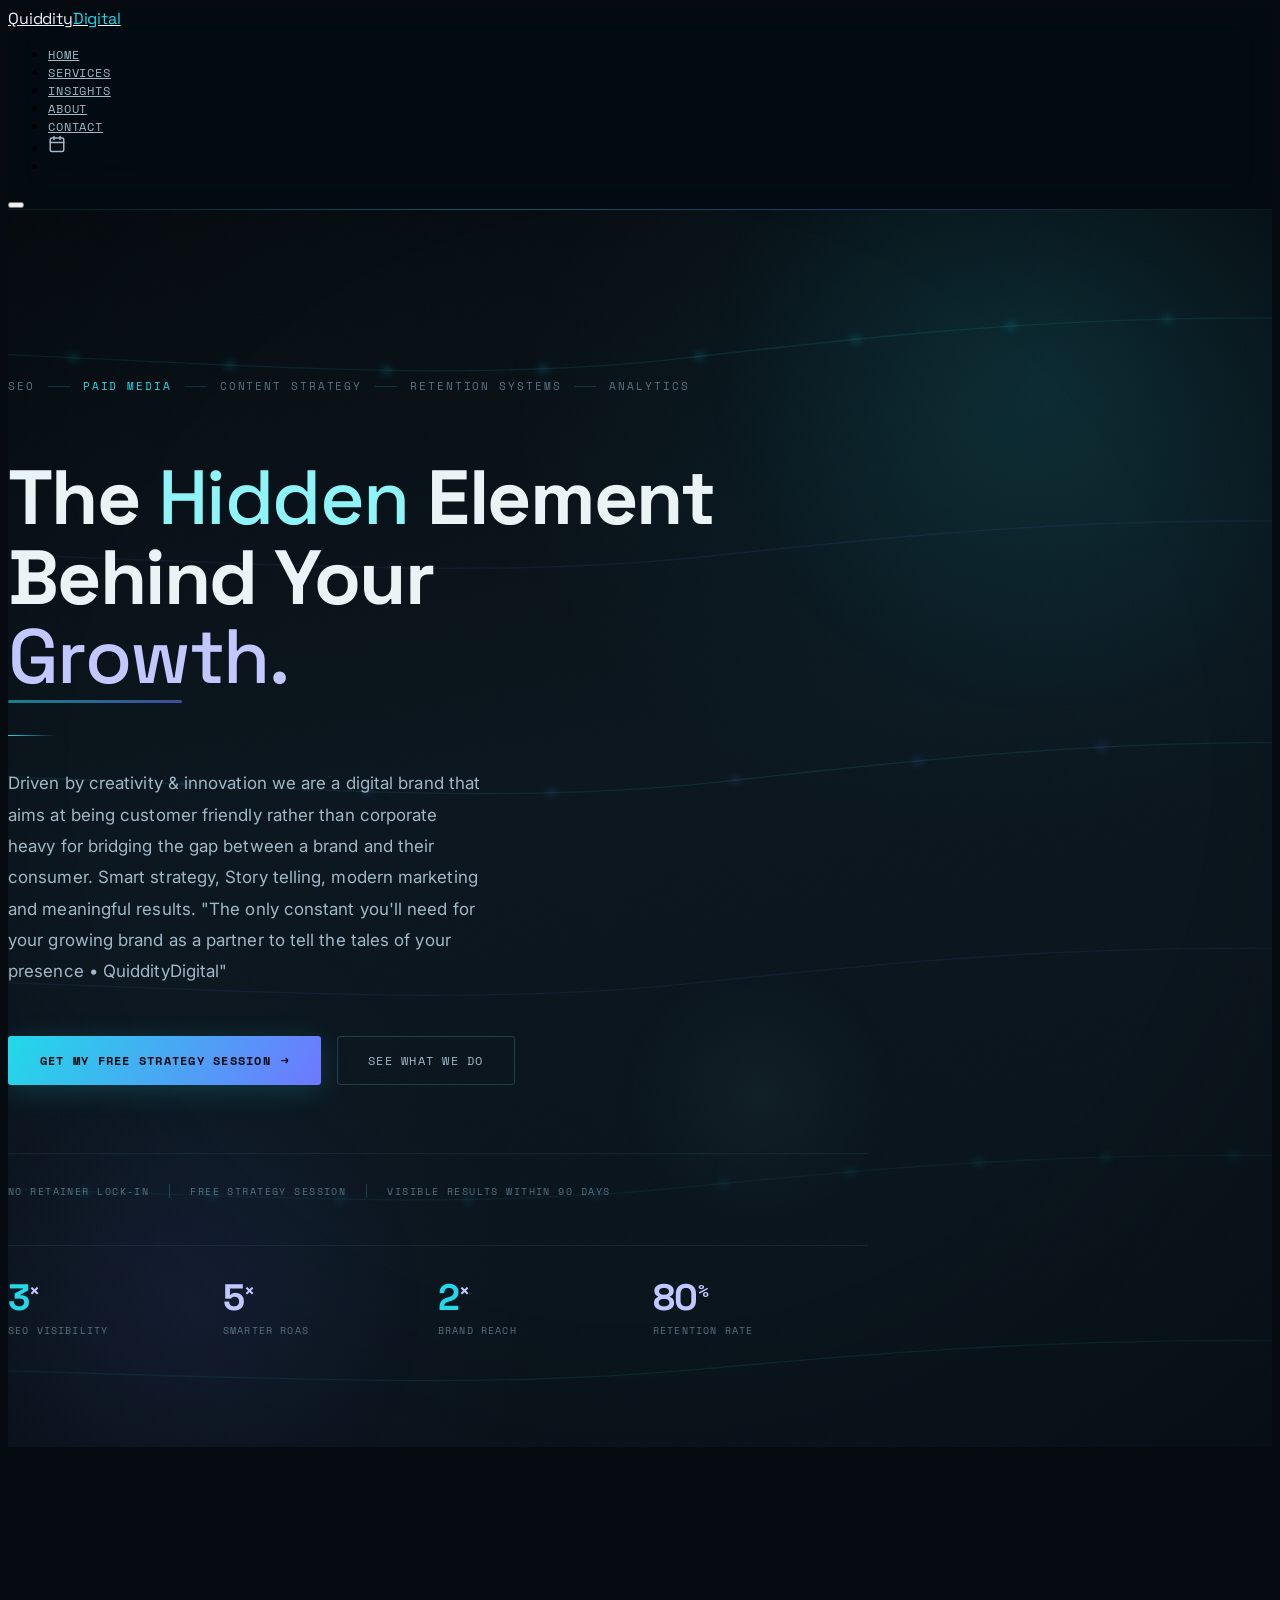
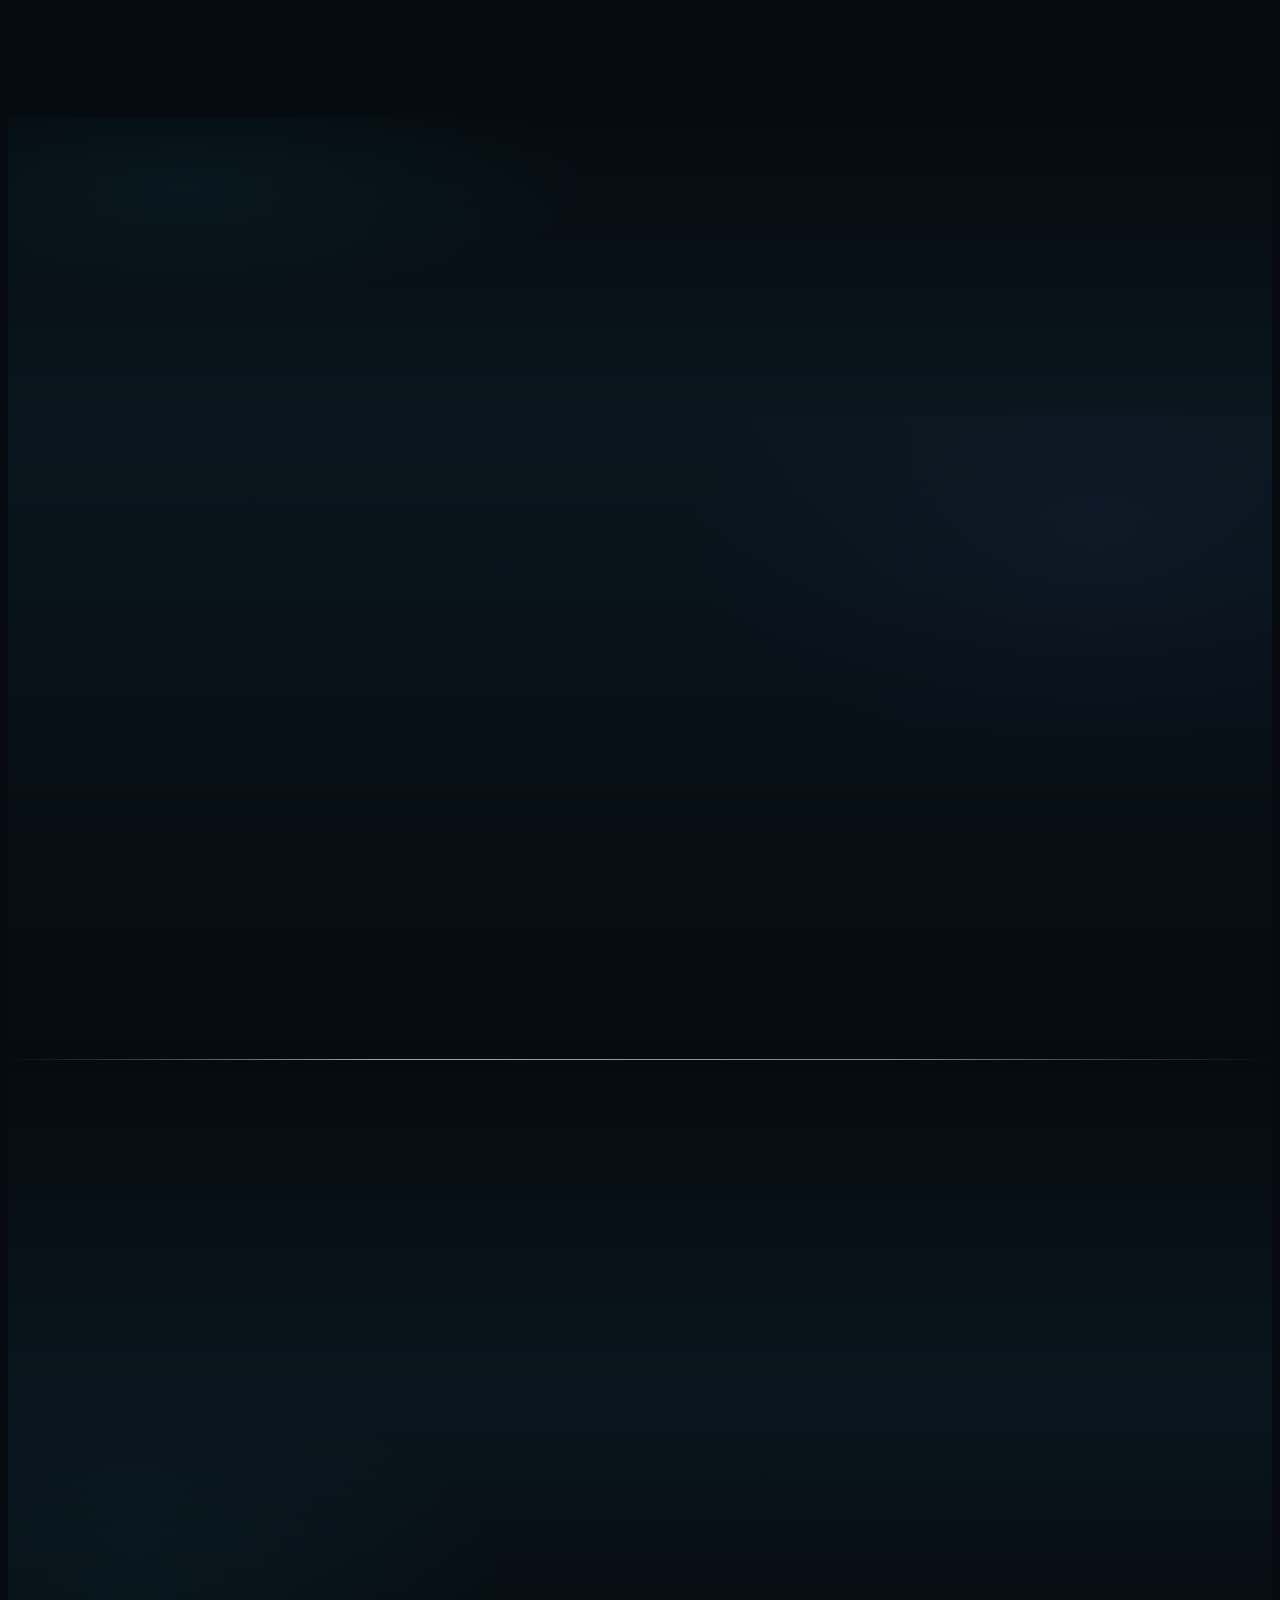
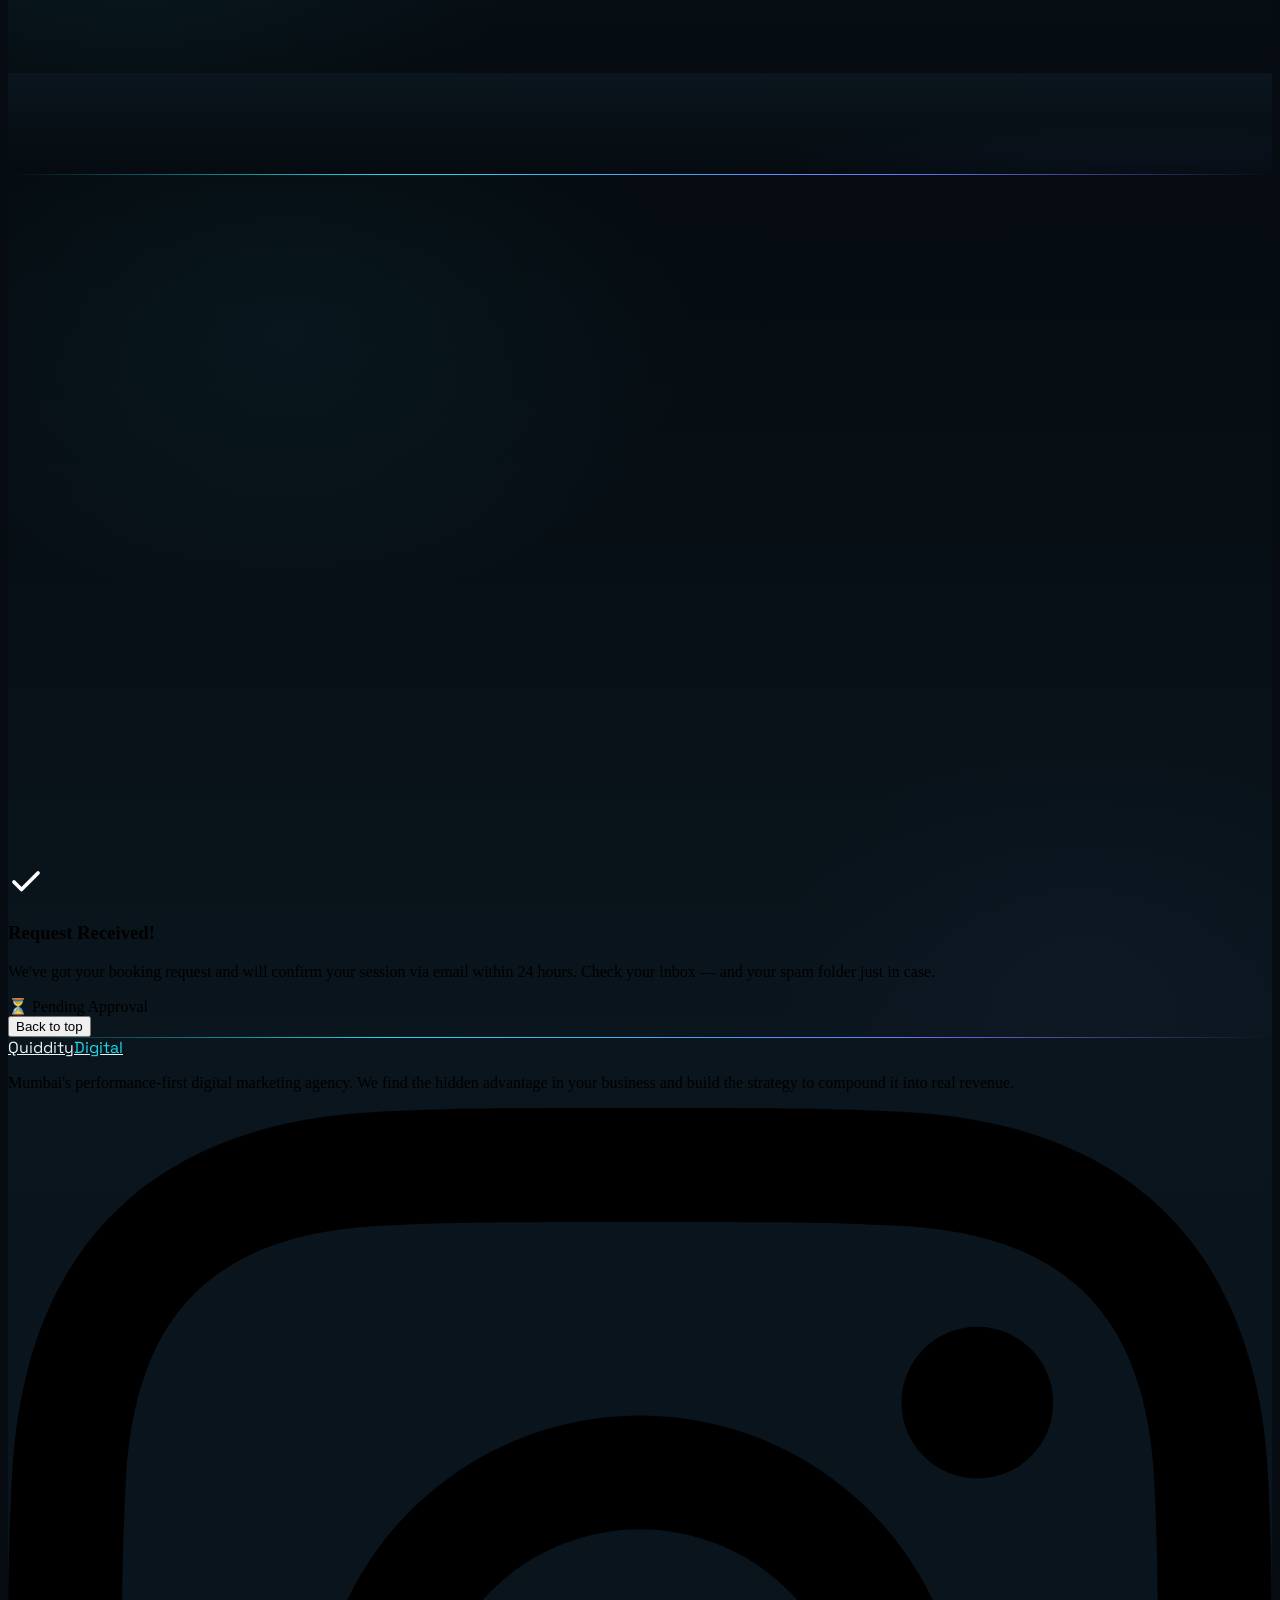
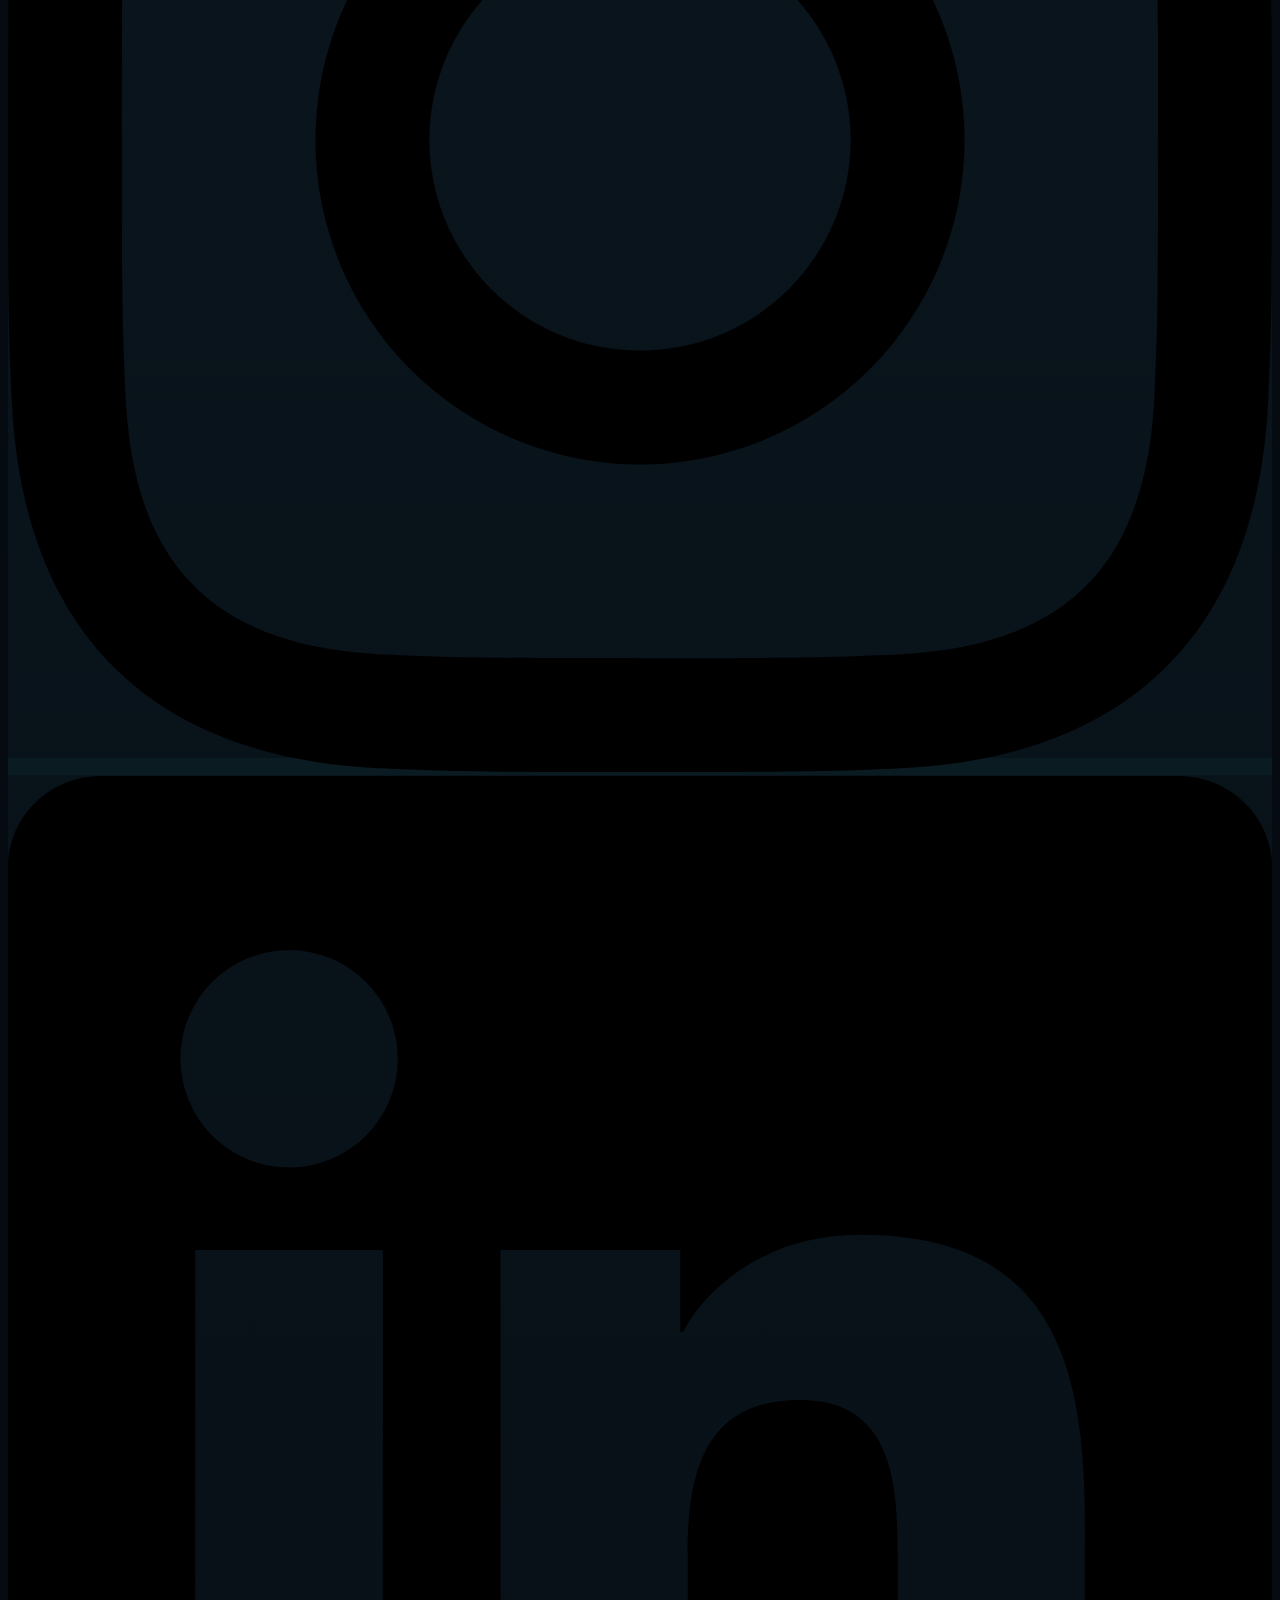
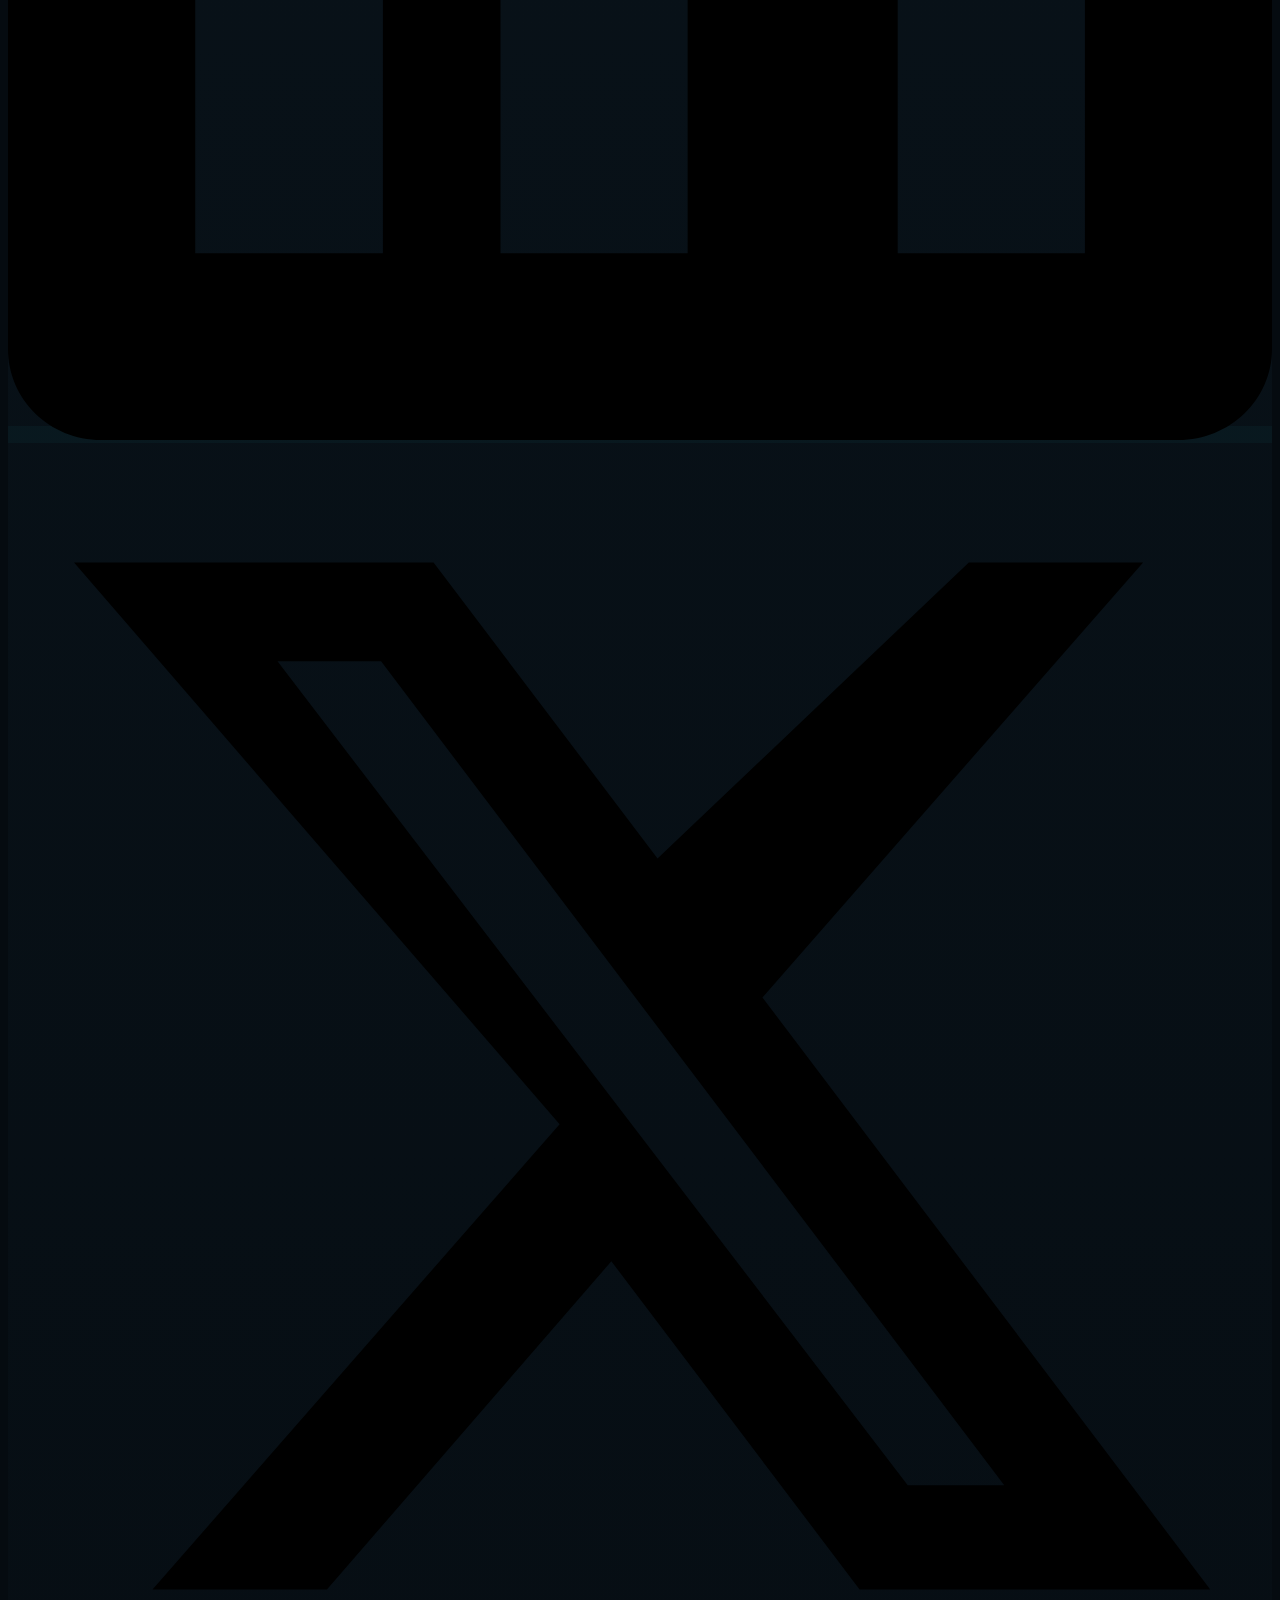
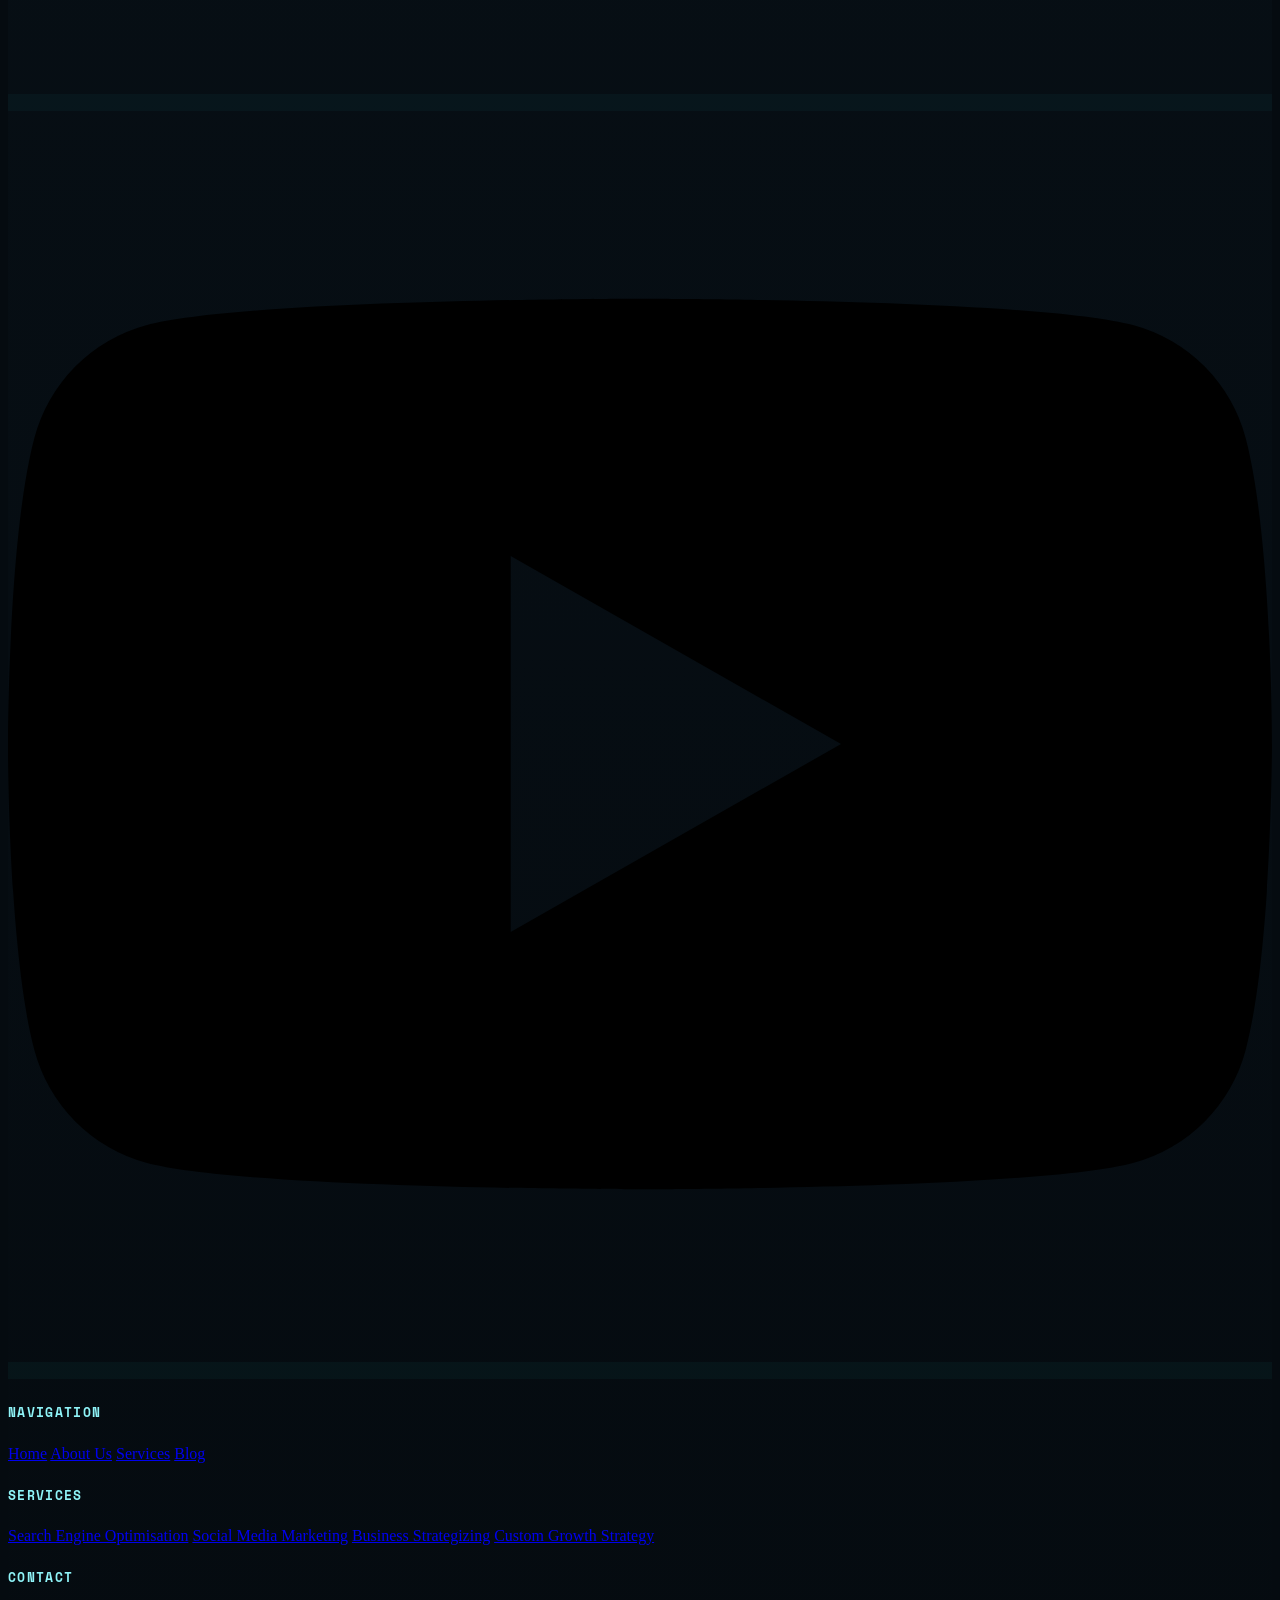
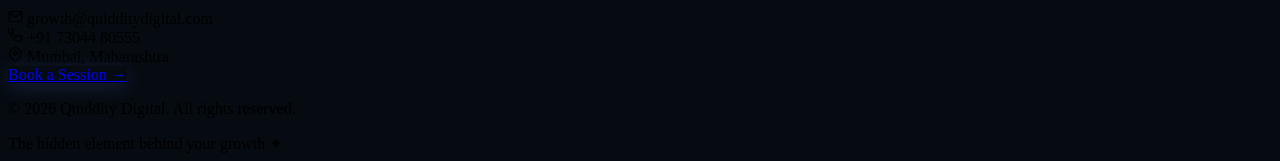
==== index.html @ 029eda93 "Add files via upload" ====
<!DOCTYPE html>
<html lang="en">
<head>
  <meta charset="UTF-8"/>
  <meta name="viewport" content="width=device-width, initial-scale=1.0"/>
  <meta name="robots" content="index, follow, max-snippet:-1, max-image-preview:large, max-video-preview:-1"/>
  <meta name="twitter:site" content="@QuiddityDigi"/>
  <title>Quiddity Digital — Tailored Marketing Solutions</title>
  <meta name="description" content="Driven by creativity & innovation we are a digital brand that aims at being customer friendly rather than corporate heavy for bridging the gap between a brand and their consumer. Smart strategy, Story telling, modern marketing and meaningful results."/>
  <meta name="author" content="Quiddity Digital"/>
  <meta name="keywords" content="digital marketing agency Mumbai, digital marketing agency India,  SEO agency India, social media marketing, business strategy consultant, growth consultancy Mumbai, decision intelligence"/>
  <meta property="og:type" content="website"/>
  <meta property="og:title" content="Quiddity Digital — The Hidden Element Behind Your Growth"/>
  <meta property="og:description" content="Driven by creativity & innovation we are a digital brand that aims at being customer friendly rather than corporate heavy for bridging the gap between a brand and their consumer. Smart strategy, Story telling, modern marketing and meaningful results."/>
  <meta property="og:url" content="https://quidditydigital.com"/>
  <meta property="og:image" content="https://quidditydigital.com/assets/og-image.png"/>
  <meta name="twitter:card" content="summary_large_image"/>
  <meta name="twitter:title" content="Quiddity Digital — The Hidden Element Behind Your Growth"/>
  <meta name="twitter:description" content="Driven by creativity & innovation we are a digital brand that aims at being customer friendly rather than corporate heavy for bridging the gap between a brand and their consumer. Smart strategy, Story telling, modern marketing and meaningful results."/>
  <meta property="og:image:width"  content="1200"/>
  <meta property="og:image:height" content="630"/>
  <meta property="og:locale"       content="en_IN"/>
  <meta name="twitter:image"       content="https://quidditydigital.com/assets/og-image.png"/>
  <link rel="canonical" href="https://quidditydigital.com"/>
  <!-- Font preconnect MUST come before the stylesheet link -->
  <link rel="preconnect" href="https://fonts.googleapis.com"/>
  <link rel="preconnect" href="https://fonts.gstatic.com" crossorigin/>
  <link rel="stylesheet" href="styles.css"/>
  <link rel="stylesheet" href="ocean-current.css"/>
  <style>
    /* Layout-only rules not covered by ocean-current.css */
    .about-copy-full { max-width: 780px; margin: 0 auto }
    .about-copy-full .section-h2 { margin-bottom: 24px }
    .about-copy-full .about-quiddity-badge { margin-bottom: 24px }
    .about-copy-full .body-p { margin-bottom: 16px }
    .about-stats-row {
      display: flex; gap: 40px; flex-wrap: wrap;
      margin: 36px 0 32px; padding: 28px 32px;
      background: rgba(22,49,62,.55); border: 1px solid var(--edge);
      border-radius: 8px; backdrop-filter: blur(6px);
    }
    .about-stat { flex: 1; min-width: 100px }
    .as-n { font-family: var(--ff-h); font-size: 2rem; font-weight: 700; color: var(--current); line-height: 1; margin-bottom: 5px }
    .as-l { font-family: var(--ff-mono); font-size: .62rem; text-transform: uppercase; letter-spacing: .12em; color: var(--text-muted) }
    @media (max-width: 600px) { .about-stats-row { gap: 24px; padding: 20px } .as-n { font-size: 1.65rem } }
  </style>
  <!-- LocalBusiness JSON-LD structured data -->
  <script type="application/ld+json">
  {
    "@context": "https://schema.org",
    "@type": "ProfessionalService",
    "name": "Quiddity Digital",
    "description": "Driven by creativity & innovation we are a digital brand that aims at being customer friendly rather than corporate heavy for bridging the gap between a brand and their consumer. Smart strategy, Story telling, modern marketing and meaningful results.",
    "url": "https://quidditydigital.com",
    "logo": { "@type": "ImageObject", "url": "https://quidditydigital.com/assets/logo.png" },
    "image": "https://quidditydigital.com/assets/logo.png",
    "email": "growth@quidditydigital.com",
    "telephone": "+917304480555",
    "address": {
      "@type": "PostalAddress",
      "addressLocality": "Mumbai",
      "addressRegion": "Maharashtra",
      "addressCountry": "IN"
    },
    "areaServed": [
      { "@type": "City", "name": "Mumbai" },
      { "@type": "Country", "name": "India" }
    ],
    "hasOfferCatalog": {
      "@type": "OfferCatalog",
      "name": "Digital Marketing Services",
      "itemListElement": [
        { "@type": "Offer", "itemOffered": { "@type": "Service", "name": "Search Engine Optimisation" } },
        { "@type": "Offer", "itemOffered": { "@type": "Service", "name": "Google & Meta Ads" } },
        { "@type": "Offer", "itemOffered": { "@type": "Service", "name": "Social Media Marketing" } },
        { "@type": "Offer", "itemOffered": { "@type": "Service", "name": "Content Marketing" } },
        { "@type": "Offer", "itemOffered": { "@type": "Service", "name": "Custom Growth Strategy" } }
      ]
    },
    "sameAs": [
      "https://www.instagram.com/quiddity_digital",
      "https://www.linkedin.com/company/quiddity-digital",
      "https://x.com/QuiddityDigi"
    ]
  }
  </script>

  <!-- GA4 — enable by setting CONFIG.FEATURES.ANALYTICS_ENABLED = true and CONFIG.GA4_ID in config.js -->
  <script>
    document.addEventListener('DOMContentLoaded', function() {
      if (typeof CONFIG === 'undefined' || !CONFIG.FEATURES.ANALYTICS_ENABLED || !CONFIG.GA4_ID) return;
      var s = document.createElement('script');
      s.src = 'https://www.googletagmanager.com/gtag/js?id=' + CONFIG.GA4_ID;
      s.async = true; document.head.appendChild(s);
      window.dataLayer = window.dataLayer || [];
      function gtag(){dataLayer.push(arguments);}
      gtag('js', new Date()); gtag('config', CONFIG.GA4_ID, { anonymize_ip: true });
    });
  </script>
  <!-- Favicons -->
  <link rel="icon" type="image/x-icon"       href="/assets/favicon.ico"/>
  <link rel="icon" type="image/svg+xml"      href="/assets/favicon.svg"/>
  <link rel="icon" type="image/png" sizes="32x32" href="/assets/favicon-32x32.png"/>
  <link rel="icon" type="image/png" sizes="16x16" href="/assets/favicon-16x16.png"/>
  <link rel="apple-touch-icon" sizes="180x180"    href="/assets/apple-touch-icon.png"/>
  <link rel="manifest"                            href="/site.webmanifest"/>
  <meta name="theme-color" content="#0BC4DC"/>
  <meta name="msapplication-TileColor" content="#0f1924"/>
</head>
<body>

<!-- ══════════════════════════════════════════
     NAVBAR
     ══════════════════════════════════════════ -->
<nav id="navbar">
  <div class="container nav-wrap">
    <a href="#home" class="nav-logo">Quiddity<em>Digital</em></a>

    <ul class="nav-links" id="navLinks">
      <li><a href="#home">Home</a></li>
      <li><a href="#services">Services</a></li>
      <li><a href="#blogs">Insights</a></li>
      <li><a href="#about">About</a></li>
      <li><a href="#contact">Contact</a></li>
      <li>
        <a href="#booking" class="nav-cal-icon" aria-label="Book a session" title="Book a free strategy session">
          <svg width="18" height="18" viewBox="0 0 24 24" fill="none" stroke="currentColor" stroke-width="2" stroke-linecap="round" stroke-linejoin="round">
            <rect x="3" y="4" width="18" height="18" rx="2" ry="2"/>
            <line x1="16" y1="2" x2="16" y2="6"/>
            <line x1="8" y1="2" x2="8" y2="6"/>
            <line x1="3" y1="10" x2="21" y2="10"/>
          </svg>
        </a>
      </li>
      <li><a href="#booking" class="nav-cta">Book a Session</a></li>
    </ul>

    <button class="hamburger" id="hamburger" aria-label="Toggle menu" aria-expanded="false">
      <span></span><span></span><span></span>
    </button>
  </div>
</nav>


<!-- ══════════════════════════════════════════
     HERO  #home  — Deep Ocean Editorial
     ══════════════════════════════════════════ -->
<section id="home">

  <!-- ── Current Field — abstract flowing channel lines ─────────── -->
  <svg class="current-field" aria-hidden="true" preserveAspectRatio="xMidYMid slice"
       viewBox="0 0 1440 900" xmlns="http://www.w3.org/2000/svg">
    <defs>
      <filter id="curBlur" x="-20%" y="-200%" width="140%" height="500%">
        <feGaussianBlur stdDeviation="3"/>
      </filter>
    </defs>
    <!-- Base threads — static, very faint -->
    <path class="cl cl--a" d="M-150,105 C220,82 490,138 750,108 S1150,65  1590,98"/>
    <path class="cl cl--b" d="M-150,255 C240,230 510,280 770,252 S1160,215 1590,245"/>
    <path class="cl cl--a" d="M-150,415 C250,390 520,445 780,416 S1165,375 1590,405"/>
    <path class="cl cl--b" d="M-150,565 C225,542 495,590 755,563 S1150,525 1590,556"/>
    <path class="cl cl--c" d="M-150,715 C215,693 485,738 745,712 S1145,677 1590,706"/>
    <path class="cl cl--a" d="M-150,848 C230,828 500,868 760,844 S1155,814 1590,838"/>
    <!-- Traveling pulse segments — glow rendered by filter -->
    <path class="cl cl--a cl--pulse" d="M-150,105 C220,82 490,138 750,108 S1150,65  1590,98"/>
    <path class="cl cl--b cl--pulse" d="M-150,415 C250,390 520,445 780,416 S1165,375 1590,405"/>
    <path class="cl cl--c cl--pulse" d="M-150,715 C215,693 485,738 745,712 S1145,677 1590,706"/>
  </svg>

  <!-- Atmospheric layers (visual only, aria-hidden) -->
  <div class="hero-ocean-canvas" aria-hidden="true">
    <div class="bio-orb bio-orb--a"></div>
    <div class="bio-orb bio-orb--b"></div>
    <div class="bio-orb bio-orb--c"></div>
  </div>
  <div class="hero-particles" id="heroParticles" aria-hidden="true"></div>

  <div class="container">
    <div class="hero-inner">
      <div class="hero-copy hero-editorial">

        <!-- Discipline strip (replaces eyebrow pill) -->
        <div class="hero-eyebrow">
          <div class="discipline-strip">
            <span class="discipline-item active">SEO</span>
            <span class="discipline-sep"></span>
            <span class="discipline-item">Paid Media</span>
            <span class="discipline-sep"></span>
            <span class="discipline-item">Content Strategy</span>
            <span class="discipline-sep"></span>
            <span class="discipline-item">Retention Systems</span>
            <span class="discipline-sep"></span>
            <span class="discipline-item">Analytics</span>
          </div>
        </div>

        <!-- Headline — original text, new typographic treatment -->
        <h1 class="hero-h1">
          <span class="h1-line">The <em>Hidden</em> Element</span>
          <span class="h1-line">Behind Your</span>
          <span class="h1-line h1-accent">Growth.</span>
        </h1>

        <span class="hero-rule"></span>

        <!-- Original subtext preserved verbatim -->
        <p class="hero-sub">
          Driven by creativity &amp; innovation we are a digital brand that aims at being customer friendly rather than corporate heavy for bridging the gap between a brand and their consumer. Smart strategy, Story telling, modern marketing and meaningful results. "The only constant you'll need for your growing brand as a partner to tell the tales of your presence • QuiddityDigital"
        </p>

        <!-- Original CTAs preserved -->
        <div class="hero-actions">
          <a href="#booking" class="btn-ocean-primary">Get My Free Strategy Session <span class="btn-arr">→</span></a>
          <a href="#services" class="btn-ocean-ghost">See What We Do</a>
        </div>

        <!-- Original trust bar text preserved, star icons removed for editorial cleanliness -->
        <div class="hero-trust-bar">
          <span class="trust-item">No retainer lock-in</span>
          <span class="trust-sep">&nbsp;</span>
          <span class="trust-item">Free strategy session</span>
          <span class="trust-sep">&nbsp;</span>
          <span class="trust-item">Visible results within 90 days</span>
        </div>

        <!-- Stats row — preserved but styled for dark theme -->
        <div class="hero-stats">
          <div class="hstat">
            <span class="hstat-n">3<sup>×</sup></span>
            <span class="hstat-l">SEO Visibility</span>
          </div>
          <div class="hstat">
            <span class="hstat-n">5<sup>×</sup></span>
            <span class="hstat-l">Smarter ROAS</span>
          </div>
          <div class="hstat">
            <span class="hstat-n">2<sup>×</sup></span>
            <span class="hstat-l">Brand Reach</span>
          </div>
          <div class="hstat">
            <span class="hstat-n">80<sup>%</sup></span>
            <span class="hstat-l">Retention Rate</span>
          </div>
        </div>

      </div>
      <!-- Hero image column intentionally removed for asymmetric editorial layout -->
    </div>
  </div>
</section>


<!-- ══════════════════════════════════════════
     SIGNAL BAND — Our manifesto as a current readout
     ══════════════════════════════════════════ -->
<div class="philosophy-band signal-band reveal">
  <div class="philosophy-inner signal-inner">

    <!-- Glyph: three flowing current lines + node -->
    <div class="signal-glyph" aria-hidden="true">
      <svg viewBox="0 0 88 72" fill="none" xmlns="http://www.w3.org/2000/svg">
        <path d="M0,16 Q22,4 44,16 T88,16"  stroke="rgba(34,217,232,.40)" stroke-width="1.5" stroke-linecap="round"/>
        <path d="M0,36 Q22,22 44,36 T88,36"  stroke="rgba(34,217,232,.75)" stroke-width="2"   stroke-linecap="round"/>
        <path d="M0,56 Q22,42 44,56 T88,56"  stroke="rgba(110,120,255,.45)" stroke-width="1.5" stroke-linecap="round"/>
        <circle cx="44" cy="36" r="3.5" fill="rgba(34,217,232,.9)"/>
        <circle cx="44" cy="36" r="8"   stroke="rgba(34,217,232,.28)" stroke-width="1" fill="none"/>
      </svg>
    </div>

    <!-- Meta: instrument label -->
    <div class="signal-meta">
      <span class="signal-tag">Signal</span>
      <span class="signal-coords">Quiddity · Mumbai</span>
    </div>

    <!-- The statement -->
    <p class="philosophy-quote signal-text">
      Marketing should <span class="hl">compound</span>,<br>not reset every month.
    </p>

  </div>
</div>


<!-- ══════════════════════════════════════════
     ABOUT  #about
     ══════════════════════════════════════════ -->
<section id="about">
  <div class="container">
    <div class="about-copy-full reveal">

      <div class="section-tag">About Us</div>
      <h2 class="section-h2">India's <span class="c-blue">performance-first</span> digital agency</h2>

      <div class="about-quiddity-badge">
        <span class="aq-word">Quid·di·ty</span>
        <span class="aq-phonetic">/ˈkwɪdɪti/</span>
        <span class="aq-def">The essential nature of a thing — the quality that makes it irreplaceable.</span>
      </div>

      <p class="body-p">That's what we find in every business we work with. The one channel your competitors are sleeping on. The one audience segment that converts at 3× the rate. The one message that turns browsers into buyers.</p>
      <p class="body-p">Based in Mumbai, we work with founders, D2C brands, SaaS startups, and established businesses across India. Every client gets our full attention — direct access to the strategists, not junior account managers.</p>

      <div class="pillar-list">
        <div class="pillar">
          <span class="p-dot p-dot--blue"></span>
          Bespoke strategy — built around your margins and your market, not a template
        </div>
        <div class="pillar">
          <span class="p-dot p-dot--cta"></span>
          Full-funnel transparency — you see exactly what's running, what's working, and why
        </div>
        <div class="pillar">
          <span class="p-dot p-dot--dark"></span>
          Free strategy call — no commitment, no pitch deck, just honest clarity
        </div>
      </div>

    </div>
  </div>
</section>


<!-- ══════════════════════════════════════════
     HOW WE HELP  #help
     ══════════════════════════════════════════ -->
<section id="help">
  <div class="container">
    <div class="help-head reveal">
      <div class="section-tag">Our Process</div>
      <h2 class="section-h2">Diagnosis before <span class="c-cta">prescription</span></h2>
      <p class="body-p">Most agencies skip straight to selling you a package. We find the actual problem first — then build the solution around it.</p>
    </div>

    <div class="hc-grid">
      <div class="hc reveal d1">
        <div class="hc-n">01</div>
        <div class="hc-icon hci--grey">
          <img src="assets/Diagnose.png" alt="Audit & Diagnose">
        </div>
        <h3>Audit &amp; Diagnose</h3>
        <p>A forensic review of your current SEO, ad spend, landing pages, and competitors. We surface exactly where revenue is leaking and which growth channels are being under-leveraged.</p>
        <span class="hc-tag">Discovery &amp; Audit</span>
      </div>
      <div class="hc reveal d2">
        <div class="hc-n">02</div>
        <div class="hc-icon hci--grey">
          <img src="assets/Roadmap.png" alt="Build Your Roadmap">
        </div>
        <h3>Build Your Roadmap</h3>
        <p>A custom multi-channel growth plan — specific to your business, budget, and target audience. Every channel earns its place based on data, not guesswork or agency convenience.</p>
        <span class="hc-tag hct--cta">Data-Driven Strategy</span>
      </div>
      <div class="hc reveal d3">
        <div class="hc-n">03</div>
        <div class="hc-icon hci--grey">
          <img src="assets/Execute.png" alt="Execute & Compound">
        </div>
        <h3>Execute &amp; Compound</h3>
        <p>We launch, test, and optimise continuously. Weekly reporting you can actually read, honest assessments of what's working, and a team that treats your budget like it's their own.</p>
        <span class="hc-tag">Performance &amp; ROI</span>
      </div>
    </div>
  </div>
</section>


<!-- ══════════════════════════════════════════
     SERVICES  #services
     ══════════════════════════════════════════ -->
<section id="services">
  <div class="container">
    <div class="svc-head">
      <div class="reveal">
        <div class="section-tag">What We Do</div>
        <h2 class="section-h2">Services engineered for <span class="c-blue">profit</span></h2>
      </div>
      <p class="body-p reveal d1" style="max-width:340px">Every service we offer is measured by one number: your revenue growth.</p>
    </div>

    <div class="svc-list">

      <div class="svc-row reveal">
        <span class="svc-i">01</span>
        <div class="svc-b">
          <div class="svc-cat">SEO</div>
          <div class="svc-title">Search Engine Optimisation</div>
          <div class="svc-desc">Technical SEO, keyword strategy, and content that ranks for high-commercial-intent searches — the kind where your prospect already has their wallet out. We've moved clients from page 3 to position 1 for terms worth ₹10L+ per month in organic value.</div>
        </div>
      </div>

      <div class="svc-row reveal">
        <span class="svc-i">02</span>
        <div class="svc-b">
          <div class="svc-cat">Social</div>
          <div class="svc-title">Social Media Marketing</div>
          <div class="svc-desc">Platform-native content for Instagram, LinkedIn, and YouTube built to grow audiences that actually buy. We focus on community trust — because warm audiences convert at 4× the rate of cold traffic and cost a fraction of the ad spend.</div>
        </div>
      </div>

      <div class="svc-row reveal">
        <span class="svc-i">03</span>
        <div class="svc-b">
          <div class="svc-cat">Business</div>
          <div class="svc-title">Business Strategizing and Decision Making</div>
          <div class="svc-desc">Clarity before execution. We work with founders and leadership teams to map the real growth levers inside their business — cutting through noise to identify the highest-leverage decisions. Strategy that's built on your numbers, not industry templates.</div>
        </div>
      </div>

      <div class="svc-row svc-row--featured reveal">
        <span class="svc-i">04</span>
        <div class="svc-b">
          <div class="svc-cat svc-cat--cta">Premium</div>
          <div class="svc-title">Custom Growth Strategy</div>
          <div class="svc-desc">The full picture. A bespoke multi-channel growth engine combining SEO, paid media, content, and CRO — built entirely around your business model, your CAC targets, and the revenue milestones you're working toward. This is what fast-growing brands actually need.</div>
        </div>
      </div>

    </div>

    <div class="svc-cta-strip reveal">
      <div class="svc-cta-copy">
        <span class="svc-cta-q">Not sure which service fits your stage?</span>
        <span class="svc-cta-sub">In 30 minutes we'll identify your highest-leverage growth opportunity and give you a clear recommendation — at zero cost and zero obligation.</span>
      </div>
      <a href="#booking" class="btn btn-cta">Book a Free Strategy Call <span class="btn-arr">→</span></a>
    </div>

  </div>
</section>


<!-- ══════════════════════════════════════════
     BLOGS  #blogs
     ══════════════════════════════════════════ -->
<section id="blogs">
  <div class="container">
    <div class="blogs-head reveal">
      <div>
        <div class="section-tag">Insights</div>
        <h2 class="section-h2">From the <span class="c-cta">blog</span></h2>
      </div>
      <a href="/all-posts.html" class="btn btn-ghost btn-sm">All posts →</a>
    </div>

    <div class="blog-grid" id="homeBlogGrid">
      <div class="blog-card blog-skeleton"></div>
      <div class="blog-card blog-skeleton"></div>
      <div class="blog-card blog-skeleton"></div>
    </div>
  </div>
</section>





<!-- ══════════════════════════════════════════
     BOOKING  #booking
     ══════════════════════════════════════════ -->
<section id="booking">
  <div class="container">

    <div class="booking-head reveal">
      <div class="section-tag">Get Started</div>
      <h2 class="section-h2">Book a free <span class="c-blue">strategy session</span></h2>
      <p class="body-p">30 minutes. Zero commitment. We'll diagnose your biggest growth blocker and tell you exactly what we'd do about it — whether you work with us or not.</p>
      <p style="font-size:.85rem;color:var(--tx-lt);margin-top:4px">Slots within the next 7 days are unavailable — the earliest available date is highlighted on the calendar.</p>
      <div class="tz-pill" id="tzPill">🌐 Detecting timezone…</div>
    </div>

    <div class="booking-shell reveal d1" id="bookingShell">

      <!-- Step tabs -->
      <div class="steps-bar">
        <div class="step-btn active" id="tab1">
          <span class="s-num">Step 01</span>
          <span class="s-title">Pick Date &amp; Time</span>
        </div>
        <div class="step-btn" id="tab2">
          <span class="s-num">Step 02</span>
          <span class="s-title">Your Details</span>
        </div>
      </div>

      <!-- STEP 1 -->
      <div class="step-panel active" id="step1">
        <p class="panel-lbl">Select an available date</p>

        <div class="cal-wrap">
          <div class="cal-header">
            <div class="cal-title" id="calTitle">Loading…</div>
            <div class="cal-nav">
              <button id="calPrev" aria-label="Previous month">&#8249;</button>
              <button id="calNext" aria-label="Next month">&#8250;</button>
            </div>
          </div>
          <div class="cal-grid">
            <div class="cal-dow">
              <span>Su</span><span>Mo</span><span>Tu</span>
              <span>We</span><span>Th</span><span>Fr</span><span>Sa</span>
            </div>
            <div class="cal-days" id="calDays"></div>
          </div>
          <div class="cal-legend">
            <div class="leg-item"><span class="leg-dot leg-dot--avail"></span>Available</div>
            <div class="leg-item"><span class="leg-dot leg-dot--block"></span>Unavailable</div>
            <div class="leg-item"><span class="leg-dot leg-dot--sel"></span>Selected</div>
          </div>
        </div>

        <div class="picked-date-show" id="pickedDateShow">
          <span>📅</span>
          <span class="pds-text" id="pickedDateText"></span>
          <span class="pds-chip">⏳ Request Pending</span>
        </div>

        <p class="panel-lbl" style="margin-top:28px">Select a time slot</p>
        <div class="times-row" id="timeGrid"></div>
        <div class="custom-wrap" id="customWrap">
          <input type="time" id="customTimeField"/>
          <span>Your preferred time</span>
        </div>

        <div class="panel-footer">
          <button class="btn btn-cta" onclick="proceedStep1()">
            Continue to Details <span class="btn-arr">→</span>
          </button>
        </div>
      </div>

      <!-- STEP 2 -->
      <div class="step-panel" id="step2">

        <div class="book-summary" id="bookSummary"></div>

        <form id="bookingForm" novalidate>
          <!--
            HONEYPOT: visually hidden, never touched by real users.
            Bots fill it — doPost() silently succeeds and discards the submission.
          -->
          <input
            type="text"
            id="__hp"
            name="__hp"
            value=""
            tabindex="-1"
            autocomplete="off"
            aria-hidden="true"
            style="position:absolute;left:-9999px;opacity:0;pointer-events:none;width:0;height:0;"
          />
          <div class="form-grid">
            <div class="fg">
              <label for="fName">Your Name <span class="req">*</span></label>
              <input type="text" id="fName" placeholder="e.g. Amaan Khan" required/>
            </div>
            <div class="fg">
              <label for="fEmail">Email Address <span class="req">*</span></label>
              <input type="email" id="fEmail" placeholder="you@yourcompany.com" required autocomplete="email"/>
              <span class="field-hint" id="fEmailHint"></span>
            </div>
            <div class="fg">
              <label for="fPhone">WhatsApp / Phone <span class="opt">(optional)</span></label>
              <input type="tel" id="fPhone" placeholder="+91 73044 80555"/>
            </div>
            <div class="fg">
              <label for="fBiz">Type of Business <span class="req">*</span></label>
              <input type="text" id="fBiz" placeholder="e.g. D2C Brand, SaaS, Local Service" required/>
            </div>
            <div class="fg fg-full">
              <label for="fGoals">What's your biggest growth challenge right now?</label>
              <textarea id="fGoals" rows="3" placeholder="E.g. Our ads aren't converting. We're getting traffic but no sales. We've tried SEO but it's not moving. We have no clear strategy…"></textarea>
            </div>
            <div class="fg fg-full">
              <label>Services you're most interested in</label>
              <div class="checks-grid">
                <label class="chk"><input type="checkbox" class="svc-chk" value="SEO"/> Search Engine Optimisation</label>
                <label class="chk"><input type="checkbox" class="svc-chk" value="Social Media"/> Social Media Marketing</label>
                <label class="chk"><input type="checkbox" class="svc-chk" value="Paid Ads"/> Google &amp; Meta Ads</label>
                <label class="chk"><input type="checkbox" class="svc-chk" value="Content"/> Content Marketing</label>
                <label class="chk"><input type="checkbox" class="svc-chk" value="Custom Strategy"/> Custom Growth Strategy</label>
                <label class="chk"><input type="checkbox" class="svc-chk" value="Analytics"/> Analytics &amp; Reporting</label>
              </div>
            </div>
          </div>

          <div class="form-footer">
            <button type="button" class="btn btn-ghost btn-sm" onclick="goToStep(1)">← Back</button>
            <button type="submit" class="btn btn-cta" id="submitBtn">Request My Session →</button>
            <span class="form-note">You'll receive a confirmation email once we approve your slot.</span>
          </div>
        </form>

      </div>
    </div>

    <!-- Success state -->
    <div id="bookingSuccess">
      <div class="success-ring">
        <svg width="36" height="36" viewBox="0 0 24 24" fill="none" stroke="#ffffff" stroke-width="2.5" stroke-linecap="round" stroke-linejoin="round">
          <polyline points="20 6 9 17 4 12"/>
        </svg>
      </div>
      <h3>Request Received!</h3>
      <p>We've got your booking request and will confirm your session via email within 24 hours. Check your inbox — and your spam folder just in case.</p>
      <div class="success-actions">
        <div class="pending-chip">⏳ Pending Approval</div>
        <button class="btn btn-outline btn-sm" onclick="window.scrollTo({top:0,behavior:'smooth'})">Back to top</button>
      </div>
    </div>

  </div>
</section>


<!-- ══════════════════════════════════════════
     FOOTER  #contact
     ══════════════════════════════════════════ -->
<footer id="contact">
  <div class="container">
    <div class="footer-grid">

      <div class="footer-brand">
        <a href="#home" class="footer-logo">Quiddity<em>Digital</em></a>
        <p class="footer-desc">Mumbai's performance-first digital marketing agency. We find the hidden advantage in your business and build the strategy to compound it into real revenue.</p>
        <div class="socials">
          <a href="https://www.instagram.com/quiddity_digital?utm_source=ig_web_button_share_sheet&igsh=ZDNlZDc0MzIxNw==" class="s-lnk" aria-label="Instagram" target="_blank" rel="noopener noreferrer">
            <svg viewBox="0 0 24 24" xmlns="http://www.w3.org/2000/svg"><path d="M12 2.163c3.204 0 3.584.012 4.85.07 3.252.148 4.771 1.691 4.919 4.919.058 1.265.069 1.645.069 4.849 0 3.205-.012 3.584-.069 4.849-.149 3.225-1.664 4.771-4.919 4.919-1.266.058-1.644.07-4.85.07-3.204 0-3.584-.012-4.849-.07-3.26-.149-4.771-1.699-4.919-4.92-.058-1.265-.07-1.644-.07-4.849 0-3.204.013-3.583.07-4.849.149-3.227 1.664-4.771 4.919-4.919 1.266-.057 1.645-.069 4.849-.069zM12 0C8.741 0 8.333.014 7.053.072 2.695.272.273 2.69.073 7.052.014 8.333 0 8.741 0 12c0 3.259.014 3.668.072 4.948.2 4.358 2.618 6.78 6.98 6.98C8.333 23.986 8.741 24 12 24c3.259 0 3.668-.014 4.948-.072 4.354-.2 6.782-2.618 6.979-6.98.059-1.28.073-1.689.073-4.948 0-3.259-.014-3.667-.072-4.947-.196-4.354-2.617-6.78-6.979-6.98C15.668.014 15.259 0 12 0zm0 5.838a6.162 6.162 0 100 12.324 6.162 6.162 0 000-12.324zM12 16a4 4 0 110-8 4 4 0 010 8zm6.406-11.845a1.44 1.44 0 100 2.881 1.44 1.44 0 000-2.881z"/></svg>
          </a>
          <a href="https://www.linkedin.com/company/quiddity-digital" class="s-lnk" aria-label="LinkedIn" target="_blank" rel="noopener noreferrer">
            <svg viewBox="0 0 24 24" xmlns="http://www.w3.org/2000/svg"><path d="M20.447 20.452h-3.554v-5.569c0-1.328-.027-3.037-1.852-3.037-1.853 0-2.136 1.445-2.136 2.939v5.667H9.351V9h3.414v1.561h.046c.477-.9 1.637-1.85 3.37-1.85 3.601 0 4.267 2.37 4.267 5.455v6.286zM5.337 7.433a2.062 2.062 0 01-2.063-2.065 2.064 2.064 0 112.063 2.065zm1.782 13.019H3.555V9h3.564v11.452zM22.225 0H1.771C.792 0 0 .774 0 1.729v20.542C0 23.227.792 24 1.771 24h20.451C23.2 24 24 23.227 24 22.271V1.729C24 .774 23.2 0 22.222 0h.003z"/></svg>
          </a>
          <a href="https://x.com/QuiddityDigi" class="s-lnk" aria-label="Twitter/X" target="_blank" rel="noopener noreferrer">
            <svg viewBox="0 0 24 24" xmlns="http://www.w3.org/2000/svg"><path d="M18.244 2.25h3.308l-7.227 8.26 8.502 11.24H16.17l-4.714-6.231-5.401 6.231H2.744l7.73-8.835L1.254 2.25H8.08l4.253 5.622zm-1.161 17.52h1.833L7.084 4.126H5.117z"/></svg>
          </a>
          <a href="#" class="s-lnk" aria-label="YouTube" aria-hidden="true">
            <svg viewBox="0 0 24 24" xmlns="http://www.w3.org/2000/svg"><path d="M23.498 6.186a3.016 3.016 0 00-2.122-2.136C19.505 3.545 12 3.545 12 3.545s-7.505 0-9.377.505A3.017 3.017 0 00.502 6.186C0 8.07 0 12 0 12s0 3.93.502 5.814a3.016 3.016 0 002.122 2.136c1.871.505 9.376.505 9.376.505s7.505 0 9.377-.505a3.015 3.015 0 002.122-2.136C24 15.93 24 12 24 12s0-3.93-.502-5.814zM9.545 15.568V8.432L15.818 12l-6.273 3.568z"/></svg>
          </a>
        </div>
      </div>

      <div class="footer-col">
        <h5>Navigation</h5>
        <div class="f-links">
          <a href="#home">Home</a>
          <a href="#about">About Us</a>
          <a href="#services">Services</a>
          <a href="#blogs">Blog</a>
        </div>
      </div>

      <div class="footer-col">
        <h5>Services</h5>
        <div class="f-links">
          <a href="#services">Search Engine Optimisation</a>
          <a href="#services">Social Media Marketing</a>
          <a href="#services">Business Strategizing</a>
          <a href="#services">Custom Growth Strategy</a>
        </div>
      </div>

      <div class="footer-col">
        <h5>Contact</h5>
        <div class="f-contact">
          <div class="f-ci">
            <svg width="15" height="15" viewBox="0 0 24 24" fill="none" stroke="currentColor" stroke-width="1.8" stroke-linecap="round" stroke-linejoin="round"><path d="M4 4h16c1.1 0 2 .9 2 2v12c0 1.1-.9 2-2 2H4c-1.1 0-2-.9-2-2V6c0-1.1.9-2 2-2z"/><polyline points="22,6 12,13 2,6"/></svg>
            growth@quidditydigital.com
          </div>
          <div class="f-ci">
            <svg width="15" height="15" viewBox="0 0 24 24" fill="none" stroke="currentColor" stroke-width="1.8" stroke-linecap="round" stroke-linejoin="round"><path d="M22 16.92v3a2 2 0 01-2.18 2 19.79 19.79 0 01-8.63-3.07A19.5 19.5 0 013.07 9.81a19.79 19.79 0 01-3.07-8.63A2 2 0 012 .18h3a2 2 0 012 1.72c.127.96.361 1.903.7 2.81a2 2 0 01-.45 2.11L6.09 7.91a16 16 0 006 6l1.27-1.27a2 2 0 012.11-.45c.907.339 1.85.573 2.81.7A2 2 0 0122 14.92z"/></svg>
            <a href="tel:+917304480555" style="color:inherit;text-decoration:none">+91 73044 80555</a>
          </div>
          <div class="f-ci">
            <svg width="15" height="15" viewBox="0 0 24 24" fill="none" stroke="currentColor" stroke-width="1.8" stroke-linecap="round" stroke-linejoin="round"><path d="M21 10c0 7-9 13-9 13s-9-6-9-13a9 9 0 0118 0z"/><circle cx="12" cy="10" r="3"/></svg>
            Mumbai, Maharashtra
          </div>
        </div>
        <a href="#booking" class="btn btn-cta btn-sm footer-cta-btn">Book a Session →</a>
      </div>

    </div>

    <div class="footer-bottom">
      <p>© 2026 Quiddity Digital. All rights reserved.</p>
      <span>The hidden element behind your growth ✦</span>
    </div>
  </div>
</footer>

<!-- config.js must load synchronously before notion.js and script.js -->
<script src="config.js"></script>
<script src="notion.js"></script>
<script src="script.js" defer></script>

<!-- ── HIDDEN CURRENT — atmosphere & interaction ── -->
<script>
(function(){
  'use strict';

  /* ── 1. Navbar: add/remove scrolled class for glass effect ── */
  var nav = document.getElementById('navbar');
  if (nav) {
    function updateNav() {
      nav.classList.toggle('navbar-scrolled', window.scrollY > 32);
    }
    window.addEventListener('scroll', updateNav, { passive: true });
    updateNav();
  }

  /* ── 2. Bioluminescent particles — 70% cyan, 30% violet ── */
  var pc = document.getElementById('heroParticles');
  if (pc) {
    for (var i = 0; i < 34; i++) {
      var el = document.createElement('div');
      var isViolet = Math.random() < 0.3;
      el.className = 'particle' + (isViolet ? ' p-violet' : '');
      var size = (Math.random() * 1.8 + 0.8).toFixed(1);
      el.style.cssText = [
        'width:'  + size + 'px',
        'height:' + size + 'px',
        'left:'   + (Math.random() * 100).toFixed(1) + '%',
        'bottom:' + (Math.random() * 55).toFixed(1) + '%',
        'animation-duration:'  + (Math.random() * 16 + 10).toFixed(1) + 's',
        'animation-delay:-'    + (Math.random() * 20).toFixed(1) + 's'
      ].join(';');
      pc.appendChild(el);
    }
  }

  /* ── 3. Discipline strip: calm cyclic highlight ── */
  var items = document.querySelectorAll('.discipline-item');
  if (items.length) {
    var cur = 0;
    setInterval(function() {
      items[cur].classList.remove('active');
      cur = (cur + 1) % items.length;
      items[cur].classList.add('active');
    }, 2800);
  }
})();
</script>
</body>
</html>
---- ocean-current.css ----
/* ================================================================
   QUIDDITY DIGITAL — ocean-current.css
   "Hidden Current" — Visual Identity System
   Abstract deep-ocean / bioluminescent / technological aesthetic.
   Typography: Space Grotesk (display) · Inter (body) · Space Mono (data/labels)
   Replaces hero-redesign.css. Loaded after styles.css on every page.
   ================================================================ */

@import url('https://fonts.googleapis.com/css2?family=Space+Grotesk:wght@400;500;600;700&family=Space+Mono:wght@400;700&family=Inter:wght@400;500;600;700&display=swap');

/* ── DESIGN TOKENS ─────────────────────────────────────────────
   Core palette: abyss / depth (structure) · current / undertow (the
   two bioluminescent currents — primary cyan & secondary violet).
   ──────────────────────────────────────────────────────────── */
:root {
  --abyss:         #050B10;
  --depth-1:       #0A151D;
  --depth-2:       #0F202B;
  --depth-3:       #16313E;

  --current:       #22D9E8;
  --current-soft:  #8FF4F8;
  --current-dim:   #0E8C99;

  --undertow:      #6E78FF;
  --undertow-soft: #C2C8FF;
  --undertow-dim:  #41479E;

  --text-bright:   #EAF4F7;
  --text-soft:     #9FB9C7;
  --text-muted:    #56727F;

  --edge:          rgba(110,228,240,.08);
  --edge-strong:   rgba(110,228,240,.20);
  --edge-violet:   rgba(120,130,255,.18);

  --ease-current:  cubic-bezier(.22,.61,.36,1);
  --dur-a: 130s;
  --dur-b: 95s;
  --dur-c: 170s;

  /* ── remap legacy tokens so the existing component library
     re-themes automatically without per-rule edits ── */
  --blue:        var(--current);
  --blue-d:      #6FE6F1;
  --blue-l:      rgba(34,217,232,.07);
  --blue-mid:    rgba(34,217,232,.14);
  --blue-border: rgba(34,217,232,.26);

  --cta-from: var(--undertow);
  --cta-to:   var(--current);

  --white:   var(--depth-1);
  --bg:      var(--abyss);
  --bg-blue: #0B1E27;
  --border:   var(--edge);
  --border-d: var(--edge-strong);

  --tx:     var(--text-bright);
  --tx-sub: var(--text-soft);
  --tx-lt:  var(--text-muted);

  --red:   #FF6B6B;
  --green: #34D8A8;

  --ff-h:    'Space Grotesk', sans-serif;
  --ff-b:    'Inter', sans-serif;
  --ff-mono: 'Space Mono', monospace;

  --shadow-sm:   0 2px 14px rgba(0,0,0,.3);
  --shadow:      0 10px 32px rgba(0,0,0,.4);
  --shadow-md:   0 16px 48px rgba(0,0,0,.5);
  --shadow-blue: 0 8px 32px rgba(34,217,232,.20);
  --shadow-cta:  0 10px 36px rgba(110,120,255,.26);
}

/* ── GLOBAL BASE ──────────────────────────────────────────────── */
html, body { background: var(--abyss); }
* { scrollbar-color: var(--current-dim) var(--depth-1); }
::selection { background: rgba(34,217,232,.25); color: var(--text-bright); }

@keyframes fadeInUp { from { opacity: 0; transform: translateY(28px) } to { opacity: 1; transform: none } }

.reveal { opacity: 0; transform: translateY(20px); transition: opacity .9s var(--ease-current), transform .9s var(--ease-current) }
.reveal.in { opacity: 1; transform: none }


/* ════════════════════════════════════════════════════════════
   NAVBAR — glass, blur, cyan/violet edge glow
   ════════════════════════════════════════════════════════════ */
#navbar {
  background: rgba(5,11,16,.5) !important;
  backdrop-filter: blur(20px) saturate(160%) !important;
  -webkit-backdrop-filter: blur(20px) saturate(160%) !important;
  box-shadow: none !important;
  border-bottom: 1px solid var(--edge) !important;
  transition: background .7s var(--ease-current), border-color .7s var(--ease-current), box-shadow .7s var(--ease-current);
}
#navbar::after {
  content: '';
  position: absolute; left: 0; right: 0; bottom: -1px; height: 1px;
  background: linear-gradient(90deg, transparent 4%, var(--current) 35%, var(--undertow) 65%, transparent 96%);
  opacity: .3;
  pointer-events: none;
}
#navbar.navbar-scrolled {
  background: rgba(5,11,16,.8) !important;
  border-bottom-color: var(--edge-strong) !important;
  box-shadow: 0 12px 40px rgba(0,0,0,.35) !important;
}
.nav-logo { color: var(--text-bright) !important; font-family: var(--ff-h) !important; letter-spacing: -.01em !important; font-style: normal !important }
.nav-logo em { color: var(--current) !important; font-style: normal !important }
.nav-links a:not(.nav-cta) {
  color: var(--text-soft) !important;
  font-family: var(--ff-mono) !important;
  font-size: .76rem !important;
  letter-spacing: .07em !important;
  text-transform: uppercase !important;
}
.nav-links a:not(.nav-cta):hover { color: var(--text-bright) !important; background: rgba(34,217,232,.06) !important }
.nav-links a.nav-cta {
  font-family: var(--ff-h) !important;
  text-transform: none !important;
  letter-spacing: .01em !important;
  font-size: .85rem !important;
  color: var(--abyss) !important;
}
.nav-cal-icon { color: var(--current-soft) !important }
.hamburger span { background: var(--text-bright) !important }


/* ════════════════════════════════════════════════════════════
   HERO  #home — Hidden Current
   ════════════════════════════════════════════════════════════ */
#home {
  min-height: 100vh;
  background:
    radial-gradient(ellipse 70% 60% at 78% 18%, rgba(34,217,232,.06) 0%, transparent 55%),
    radial-gradient(ellipse 60% 70% at 8% 92%,  rgba(110,120,255,.05) 0%, transparent 55%),
    linear-gradient(170deg, var(--abyss) 0%, var(--depth-1) 45%, #08121A 100%) !important;
  position: relative;
  overflow: hidden;
  display: flex;
  flex-direction: column;
  justify-content: center;
}
#home::before, #home::after { display: none !important }

/* atmospheric canvas — noise + vignette */
.hero-ocean-canvas { position: absolute; inset: 0; pointer-events: none; z-index: 0; overflow: hidden }
.hero-ocean-canvas::before {
  content: ''; position: absolute; inset: 0; opacity: .025;
  background-image: url("data:image/svg+xml,%3Csvg viewBox='0 0 256 256' xmlns='http://www.w3.org/2000/svg'%3E%3Cfilter id='n'%3E%3CfeTurbulence type='fractalNoise' baseFrequency='0.9' numOctaves='4' stitchTiles='stitch'/%3E%3C/filter%3E%3Crect width='100%25' height='100%25' filter='url(%23n)'/%3E%3C/svg%3E");
  background-size: 200px 200px;
}
.hero-ocean-canvas::after {
  content: ''; position: absolute; inset: 0;
  background: radial-gradient(ellipse 100% 100% at 50% 45%, transparent 45%, rgba(3,6,9,.6) 100%);
}

/* drifting glow orbs — cyan + violet, asymmetric, very slow */
.bio-orb { position: absolute; border-radius: 50%; pointer-events: none; will-change: transform }
.bio-orb--a {
  width: 760px; height: 760px; top: -220px; right: -160px;
  background: radial-gradient(circle, rgba(34,217,232,.085) 0%, transparent 65%);
  animation: drift-a var(--dur-a) ease-in-out infinite alternate;
}
.bio-orb--b {
  width: 560px; height: 560px; bottom: -140px; left: -100px;
  background: radial-gradient(circle, rgba(110,120,255,.07) 0%, transparent 60%);
  animation: drift-b var(--dur-c) ease-in-out infinite alternate;
}
.bio-orb--c {
  width: 340px; height: 340px; top: 58%; left: 46%;
  background: radial-gradient(circle, rgba(143,244,248,.045) 0%, transparent 60%);
  animation: drift-c var(--dur-b) ease-in-out infinite alternate;
}
@keyframes drift-a { 0% { transform: translate(0,0) scale(1) } 100% { transform: translate(-60px,40px) scale(1.07) } }
@keyframes drift-b { 0% { transform: translate(0,0) scale(1) } 100% { transform: translate(50px,-35px) scale(1.05) } }
@keyframes drift-c { 0% { transform: translate(0,0) scale(.96) } 100% { transform: translate(30px,24px) scale(1.04) } }

/* ── CURRENT FIELD — the signature element ──────────────────
   Layered, slow-flowing channel lines with a traveling glow
   segment. Abstract "data current" rather than literal waves. */
.current-field { position: absolute; inset: 0; width: 100%; height: 100%; z-index: 0 }
.cl { fill: none; stroke-linecap: round }
.cl--a { stroke: var(--current);  opacity: .10; stroke-width: 1 }
.cl--b { stroke: var(--undertow); opacity: .09; stroke-width: 1 }
.cl--c { stroke: var(--current);  opacity: .06; stroke-width: 1 }
.cl--pulse { stroke-width: 2.4; filter: url(#curBlur) }
.cl--a.cl--pulse { stroke: var(--current);  opacity: .50; stroke-dasharray: 4 110; animation: curflow var(--dur-a) linear infinite }
.cl--b.cl--pulse { stroke: var(--undertow); opacity: .45; stroke-dasharray: 4 130; animation: curflow var(--dur-c) linear infinite reverse; animation-delay: -30s }
.cl--c.cl--pulse { stroke: var(--current);  opacity: .35; stroke-dasharray: 3 90;  animation: curflow var(--dur-b) linear infinite; animation-delay: -60s }
@keyframes curflow { to { stroke-dashoffset: -1200 } }

/* bioluminescent particles — cyan + violet */
.hero-particles { position: absolute; inset: 0; pointer-events: none }
.particle {
  position: absolute; border-radius: 50%; opacity: 0;
  background: var(--current);
  box-shadow: 0 0 6px var(--current);
  animation: float-up linear infinite;
}
.particle.p-violet { background: var(--undertow); box-shadow: 0 0 6px var(--undertow) }
@keyframes float-up {
  0%   { opacity: 0;   transform: translateY(0) }
  10%  { opacity: .5 }
  82%  { opacity: .12 }
  100% { opacity: 0;   transform: translateY(-170px) }
}

/* ── HERO LAYOUT ─────────────────────────────────────────────── */
.hero-inner { display: grid; grid-template-columns: 1fr; gap: 0; padding: 0; align-items: stretch; position: relative; z-index: 1 }
.hero-editorial { padding: 168px 0 110px; max-width: 860px }

/* discipline strip — instrument readout, mono */
.hero-eyebrow { display: flex !important; align-items: center !important; gap: 0 !important; margin-bottom: 44px !important }
.discipline-strip { display: flex; align-items: center; gap: 0; flex-wrap: nowrap; opacity: 0; animation: fadeInUp .8s var(--ease-current) .1s forwards }
.discipline-item {
  font-family: var(--ff-mono); font-size: .66rem; font-weight: 400;
  letter-spacing: .18em; text-transform: uppercase; color: var(--text-muted);
  white-space: nowrap; transition: color 1.2s var(--ease-current);
}
.discipline-item.active { color: var(--current) }
.discipline-sep { width: 22px; height: 1px; background: rgba(34,217,232,.18); margin: 0 13px; flex-shrink: 0 }

/* headline */
.hero-h1 {
  font-family: var(--ff-h) !important;
  font-weight: 700 !important;
  font-style: normal !important;
  font-size: clamp(2.9rem, 6vw, 5.7rem) !important;
  line-height: 1.04 !important;
  letter-spacing: -.02em !important;
  color: var(--text-bright) !important;
  margin-bottom: 0 !important;
  max-width: 840px;
  opacity: 0;
  animation: fadeInUp 1s var(--ease-current) .25s forwards;
}
.hero-h1 .h1-line { display: block }
.hero-h1 em {
  font-style: normal !important; font-family: inherit !important;
  font-weight: 500 !important; font-size: 1em !important;
  letter-spacing: inherit !important; color: var(--current-soft) !important;
}
.hero-h1 .h1-accent {
  position: relative; display: inline-block;
  font-style: normal !important; font-family: inherit !important;
  font-weight: 500 !important; font-size: 1em !important;
  letter-spacing: inherit !important; color: var(--undertow-soft) !important;
}
.hero-h1 .h1-accent::after {
  content: ''; position: absolute; left: 0; bottom: -.08em;
  width: 62%; height: 3px; border-radius: 2px;
  background: linear-gradient(90deg, var(--current), var(--undertow));
  opacity: .55;
}

.hero-rule {
  display: block; width: 48px; height: 1px;
  background: linear-gradient(90deg, var(--current), transparent);
  margin: 38px 0 32px; opacity: 0;
  animation: fadeInUp .7s var(--ease-current) .55s forwards;
}

.hero-sub {
  font-family: var(--ff-b) !important; font-size: 1.06rem !important; font-weight: 400 !important;
  line-height: 1.85 !important; color: var(--text-soft) !important; max-width: 480px !important;
  margin-bottom: 48px !important; letter-spacing: .005em;
  opacity: 0; animation: fadeInUp .8s var(--ease-current) .45s forwards;
}

.hero-actions { display: flex !important; flex-wrap: wrap !important; gap: 16px !important; margin-bottom: 68px !important; opacity: 0; animation: fadeInUp .8s var(--ease-current) .6s forwards }

.btn-ocean-primary {
  display: inline-flex; align-items: center; gap: 10px; padding: 15px 32px;
  font-family: var(--ff-mono); font-size: .78rem; font-weight: 700; letter-spacing: .1em; text-transform: uppercase;
  color: var(--abyss);
  background: linear-gradient(120deg, var(--current) 0%, var(--undertow) 100%);
  border: none; border-radius: 3px; cursor: pointer; text-decoration: none;
  transition: transform .4s var(--ease-current), box-shadow .4s var(--ease-current);
  box-shadow: 0 6px 28px rgba(34,217,232,.18);
}
.btn-ocean-primary:hover { transform: translateY(-3px); box-shadow: 0 10px 36px rgba(110,120,255,.32) }
.btn-ocean-primary .btn-arr { transition: transform .4s var(--ease-current); display: inline-block }
.btn-ocean-primary:hover .btn-arr { transform: translateX(5px) }

.btn-ocean-ghost {
  display: inline-flex; align-items: center; gap: 10px; padding: 14px 30px;
  font-family: var(--ff-mono); font-size: .78rem; font-weight: 400; letter-spacing: .1em; text-transform: uppercase;
  color: var(--text-soft); background: transparent; border: 1px solid var(--edge-strong); border-radius: 3px;
  cursor: pointer; text-decoration: none;
  transition: color .4s, border-color .4s, transform .4s var(--ease-current);
}
.btn-ocean-ghost:hover { color: var(--current-soft); border-color: rgba(34,217,232,.4); transform: translateY(-2px) }

/* proof strip */
.hero-trust-bar { display: flex !important; flex-wrap: wrap !important; align-items: center !important; gap: 0 !important; margin-bottom: 0 !important; opacity: 0; animation: fadeInUp .7s var(--ease-current) .75s forwards; border-top: 1px solid var(--edge) !important; padding-top: 30px !important }
.trust-item { display: inline-flex !important; align-items: center !important; font-family: var(--ff-mono) !important; font-size: .64rem !important; font-weight: 400 !important; letter-spacing: .14em !important; text-transform: uppercase !important; color: var(--text-muted) !important; transition: color .3s !important; padding: 0 20px !important }
.trust-item:first-child { padding-left: 0 !important }
.trust-item svg { display: none !important }
.trust-item:hover { color: var(--text-soft) !important }
.trust-sep { width: 1px !important; height: 14px !important; background: var(--edge-strong) !important; display: inline-block !important; font-size: 0 !important }

/* stats row */
.hero-stats { display: flex !important; flex-wrap: wrap !important; gap: 0 !important; margin-top: 46px !important; padding-top: 34px !important; border-top: 1px solid var(--edge) !important; opacity: 0; animation: fadeInUp .7s var(--ease-current) .88s forwards }
.hstat { flex: 1; min-width: 100px; padding: 0 32px 0 0 !important; position: relative }
.hstat-n { font-family: var(--ff-h) !important; font-size: 2.3rem !important; font-weight: 700 !important; line-height: 1 !important; color: var(--current) !important; letter-spacing: -.02em !important }
.hstat-n sup { font-family: var(--ff-mono) !important; font-size: .5em !important; font-weight: 700 !important; vertical-align: super !important; color: var(--undertow-soft) !important }
.hstat-l { font-family: var(--ff-mono) !important; font-size: .6rem !important; font-weight: 400 !important; letter-spacing: .12em !important; text-transform: uppercase !important; color: var(--text-muted) !important; margin-top: 6px !important; display: block !important }
.hstat:nth-child(even) .hstat-n { color: var(--undertow-soft) !important }

.hero-img-col { display: none !important }


/* ════════════════════════════════════════════════════════════
   SIGNAL BAND — replaces the editorial pull-quote.
   Framed as an instrument readout, not a magazine quote.
   ════════════════════════════════════════════════════════════ */
.philosophy-band, .signal-band {
  background-image:
    linear-gradient(90deg, transparent, var(--current) 30%, var(--undertow) 70%, transparent),
    radial-gradient(ellipse 50% 100% at 85% 50%, rgba(110,120,255,.045) 0%, transparent 60%),
    linear-gradient(180deg, var(--depth-1) 0%, var(--abyss) 100%);
  background-size: 100% 1px, auto, auto;
  background-position: top, center, center;
  background-repeat: no-repeat, no-repeat, no-repeat;
  background-color: var(--abyss);
  padding: 64px 0;
  position: relative;
  overflow: hidden;
  border-bottom: 1px solid var(--edge);
}
.philosophy-band::before, .philosophy-band::after,
.signal-band::before, .signal-band::after { display: none !important }

.philosophy-inner, .signal-inner {
  max-width: 1160px; margin: 0 auto; padding: 0 28px;
  display: flex; align-items: center; gap: 40px; flex-wrap: wrap;
}

.signal-glyph { flex-shrink: 0; width: 88px; opacity: .85; line-height: 0 }
.signal-glyph svg { width: 100%; height: auto; display: block }

.signal-meta, .philosophy-band > .philosophy-inner > div:first-child {
  flex-shrink: 0; display: flex; flex-direction: column; gap: 6px;
  font-family: var(--ff-mono);
  padding-right: 32px; border-right: 1px solid var(--edge);
}
.signal-tag, .philosophy-label { font-size: .62rem !important; letter-spacing: .24em !important; text-transform: uppercase !important; color: var(--text-muted) !important; font-weight: 700 !important; font-family: var(--ff-mono) !important; margin-bottom: 0 !important }
.signal-coords { font-size: .7rem; letter-spacing: .04em; color: var(--current-soft) }
.philosophy-marker { display: none !important }

.signal-text, .philosophy-quote {
  flex: 1; min-width: 240px;
  font-family: var(--ff-h) !important; font-weight: 400 !important; font-style: normal !important;
  font-size: clamp(1.3rem, 2.4vw, 1.85rem) !important; line-height: 1.4 !important;
  letter-spacing: -.005em !important; color: var(--text-bright) !important;
}
.signal-text .hl, .philosophy-quote em {
  color: var(--current-soft) !important; font-weight: 600 !important;
  font-style: normal !important; font-family: inherit !important; font-size: 1em !important; letter-spacing: inherit !important;
}
.philosophy-attr { display: none !important }
blockquote .signal-text { font-style: normal }


/* ════════════════════════════════════════════════════════════
   SECTION AMBIENT BACKGROUNDS — asymmetric depth glows
   ════════════════════════════════════════════════════════════ */
#about {
  background-image:
    radial-gradient(ellipse 60% 70% at 14% 22%, rgba(34,217,232,.05) 0%, transparent 55%),
    linear-gradient(180deg, var(--abyss) 0%, var(--depth-1) 100%) !important;
}
#help {
  background-image:
    linear-gradient(90deg, transparent, var(--current) 30%, var(--undertow) 70%, transparent),
    radial-gradient(ellipse 60% 65% at 86% 18%, rgba(110,120,255,.05) 0%, transparent 55%),
    linear-gradient(180deg, var(--depth-1) 0%, var(--abyss) 100%) !important;
  background-size: 100% 1px, auto, auto !important;
  background-position: bottom, center, center !important;
  background-repeat: no-repeat, no-repeat, no-repeat !important;
}
#services {
  background-image:
    radial-gradient(ellipse 55% 60% at 10% 85%, rgba(34,217,232,.045) 0%, transparent 55%),
    linear-gradient(180deg, var(--abyss) 0%, var(--depth-1) 55%, var(--abyss) 100%) !important;
}
#blogs {
  background-image:
    linear-gradient(90deg, transparent, var(--current) 30%, var(--undertow) 70%, transparent),
    radial-gradient(ellipse 55% 65% at 90% 82%, rgba(110,120,255,.045) 0%, transparent 55%),
    linear-gradient(180deg, var(--depth-1) 0%, var(--abyss) 100%) !important;
  background-size: 100% 1px, auto, auto !important;
  background-position: bottom, center, center !important;
  background-repeat: no-repeat, no-repeat, no-repeat !important;
}
#booking {
  background-image:
    radial-gradient(ellipse 60% 60% at 22% 18%, rgba(34,217,232,.05) 0%, transparent 55%),
    radial-gradient(ellipse 45% 50% at 85% 92%, rgba(110,120,255,.04) 0%, transparent 55%),
    linear-gradient(180deg, var(--abyss) 0%, var(--depth-1) 100%) !important;
}
#about::before, #about::after,
#help::before, #help::after,
#services::before, #services::after,
#blogs::before, #blogs::after,
#booking::before, #booking::after { display: none !important }

/* shared accent overrides */
.c-cta, .svc-cat--cta { color: var(--undertow-soft) !important }


/* ════════════════════════════════════════════════════════════
   BUTTONS
   ════════════════════════════════════════════════════════════ */
.btn-cta { box-shadow: 0 4px 20px rgba(110,120,255,.18) !important }
.btn-cta:hover { box-shadow: var(--shadow-cta) !important }
.btn-ghost:hover { background: var(--blue-l) !important; color: var(--current-soft) !important; border-color: var(--current) !important }


/* ════════════════════════════════════════════════════════════
   HOW WE HELP — asymmetric stagger + current-edge hover
   ════════════════════════════════════════════════════════════ */
.hc-grid { align-items: start }
.hc {
  --off: 0px;
  transform: translateY(var(--off));
  transition: transform .6s var(--ease-current), border-color .5s, background .5s, box-shadow .5s;
  position: relative; overflow: hidden;
  background: rgba(15,32,43,.55) !important;
  border-color: var(--edge) !important;
  backdrop-filter: blur(6px);
}
.hc:nth-child(2) { --off: 30px }
.hc:nth-child(3) { --off: 12px }
.hc:hover { transform: translateY(calc(var(--off) - 6px)); border-color: var(--edge-strong) !important; background: rgba(15,32,43,.8) !important; box-shadow: var(--shadow-md) }
.hc::after { display: none !important }
.hc::before {
  content: ''; position: absolute; top: 0; left: 0; right: 0; height: 2px;
  background: linear-gradient(90deg, transparent, var(--current), var(--undertow), transparent);
  transform: scaleX(0); transform-origin: left; transition: transform .8s var(--ease-current);
}
.hc:hover::before { transform: scaleX(1) }
.hc-n { color: rgba(34,217,232,.32) !important; font-family: var(--ff-mono) !important; font-size: .64rem !important; letter-spacing: .16em !important; font-weight: 700 !important }
.hc h3 { color: var(--text-bright) !important; font-family: var(--ff-h) !important; font-weight: 600 !important }
.hc p { color: var(--text-soft) !important; font-family: var(--ff-b) !important }
.hci--grey { background: var(--depth-2) !important; border: 1px solid var(--edge) !important }
.hc-tag { background: var(--blue-l) !important; color: var(--current-soft) !important; border: 1px solid var(--edge) !important; font-family: var(--ff-mono) !important; letter-spacing: .08em !important; font-weight: 400 !important }
.hct--cta { background: rgba(110,120,255,.08) !important; color: var(--undertow-soft) !important; border: 1px solid var(--edge-violet) !important }


/* ════════════════════════════════════════════════════════════
   SERVICES — gentle alternating asymmetry, mono index/labels
   ════════════════════════════════════════════════════════════ */
.svc-row { border-bottom: 1px solid var(--edge) !important; transition: background .5s, padding-left .5s, border-color .5s }
.svc-row:hover { background: rgba(34,217,232,.025) !important; border-radius: var(--r) }
.svc-i { font-family: var(--ff-mono) !important; color: var(--text-muted) !important; letter-spacing: .12em !important; font-weight: 400 !important }
.svc-cat { font-family: var(--ff-mono) !important; color: var(--current) !important; letter-spacing: .18em !important; font-weight: 400 !important }
.svc-title { color: var(--text-bright) !important; font-family: var(--ff-h) !important; font-weight: 600 !important }
.svc-desc { color: var(--text-soft) !important; font-family: var(--ff-b) !important }
.svc-row--featured { background: rgba(110,120,255,.025) !important; border-color: var(--edge-violet) !important }
.svc-row--featured:hover { background: rgba(110,120,255,.05) !important }
.svc-row:nth-child(even):not(.svc-row--featured) .svc-i { color: var(--undertow-soft) !important }
.svc-row:nth-child(even):not(.svc-row--featured):hover { padding-left: 22px !important }
.svc-row:nth-child(odd):hover { padding-left: 14px !important }


/* ════════════════════════════════════════════════════════════
   ABOUT
   ════════════════════════════════════════════════════════════ */
.about-quiddity-badge { background: rgba(34,217,232,.04) !important; border: 1.5px solid var(--edge-strong) !important; border-left: 4px solid var(--current) !important }
.aq-word { color: var(--current-soft) !important; font-family: var(--ff-h) !important }
.aq-phonetic { color: var(--text-muted) !important; font-family: var(--ff-mono) !important }
.aq-def { color: var(--text-soft) !important }
.pillar { color: var(--text-soft) !important; transition: var(--t) }
.pillar:hover { border-color: var(--edge-strong) !important; color: var(--text-bright) !important; background: rgba(34,217,232,.025) !important }
.p-dot--dark { background: var(--undertow) !important }


/* ════════════════════════════════════════════════════════════
   BLOG GRID — featured + duo (home), depth stagger (all-posts)
   ════════════════════════════════════════════════════════════ */
#homeBlogGrid { grid-template-columns: repeat(2,1fr) !important; align-items: stretch }
#homeBlogGrid > .blog-card:first-child { grid-column: 1 / -1; display: grid; grid-template-columns: 1.15fr 1fr }
#homeBlogGrid > .blog-card:first-child .blog-thumb { aspect-ratio: auto; height: 100%; min-height: 280px }
#homeBlogGrid > .blog-card:first-child .blog-body { padding: 36px 40px; justify-content: center }
#homeBlogGrid > .blog-card:first-child .blog-title { font-size: 1.5rem }

#apGrid { align-items: start }
#apGrid > .blog-card:nth-child(3n+2) { margin-top: 34px }
#apGrid > .blog-card:nth-child(3n)   { margin-top: 14px }

/* shared dark card + current-edge hover */
.blog-card { background: rgba(15,32,43,.55) !important; border-color: var(--edge) !important; backdrop-filter: blur(6px); position: relative }
.blog-card::before {
  content: ''; position: absolute; top: 0; left: 0; right: 0; height: 2px; z-index: 2;
  background: linear-gradient(90deg, transparent, var(--current), var(--undertow), transparent);
  transform: scaleX(0); transform-origin: left; transition: transform .8s var(--ease-current);
}
.blog-card:hover::before { transform: scaleX(1) }
.blog-card:hover { border-color: var(--edge-strong) !important; box-shadow: var(--shadow-md) !important }
.blog-cat, .bc-cat { color: var(--current) !important; background: var(--blue-l) !important; font-family: var(--ff-mono) !important; letter-spacing: .06em !important }
.blog-title, .bc-title { color: var(--text-bright) !important; font-family: var(--ff-h) !important }
.blog-excerpt, .bc-excerpt { color: var(--text-soft) !important }
.blog-meta, .bc-meta { color: var(--text-muted) !important; font-family: var(--ff-mono) !important }
.blog-link, .bc-link { color: var(--current-soft) !important }
.blog-thumb-ph { opacity: .3 }


/* ════════════════════════════════════════════════════════════
   BOOKING
   ════════════════════════════════════════════════════════════ */
.booking-shell { background: rgba(10,21,29,.6) !important; border-color: var(--edge) !important; backdrop-filter: blur(8px); box-shadow: 0 20px 60px rgba(0,0,0,.45) !important }
.cal-wrap { background: var(--depth-2) !important; border-color: var(--edge) !important; box-shadow: none !important }
.cal-header { background: var(--bg-blue) !important; border-color: var(--edge) !important }
.cal-nav button { background: var(--depth-1) !important; border-color: var(--edge) !important }
.cal-nav button:hover:not(:disabled) { background: var(--current) !important; color: var(--abyss) !important; border-color: var(--current) !important }
.cal-day.first-available { background: rgba(34,217,232,.08) !important }
.cal-day.selected { box-shadow: 0 0 18px rgba(34,217,232,.45) !important; color: var(--abyss) !important }
.fg input, .fg select, .fg textarea { background: var(--depth-1) !important; border-color: var(--edge) !important; color: var(--text-bright) !important }
.fg input:focus, .fg select:focus, .fg textarea:focus { background: var(--depth-2) !important; border-color: var(--current) !important; box-shadow: 0 0 0 3px rgba(34,217,232,.1) !important }
.fg input::placeholder, .fg textarea::placeholder { color: var(--text-muted) !important }
.step-btn.active { background: rgba(34,217,232,.05) !important }
.chk { color: var(--text-soft) !important }
.book-summary { background: rgba(34,217,232,.04) !important; border-color: var(--edge-strong) !important }


/* ════════════════════════════════════════════════════════════
   FOOTER
   ════════════════════════════════════════════════════════════ */
footer {
  background-image:
    linear-gradient(90deg, transparent, var(--current) 30%, var(--undertow) 70%, transparent),
    linear-gradient(180deg, var(--depth-1) 0%, var(--abyss) 100%) !important;
  background-size: 100% 1px, auto !important;
  background-position: top, center !important;
  background-repeat: no-repeat, no-repeat !important;
  border-top: none !important;
}
.footer-logo { color: var(--text-bright) !important; font-family: var(--ff-h) !important; font-style: normal !important }
.footer-logo em { color: var(--current) !important; font-style: normal !important }
.footer-bottom { border-color: var(--edge) !important }
.f-links a:hover { color: var(--current-soft) !important }
.s-lnk { background: rgba(34,217,232,.04) !important; border-color: var(--edge) !important }
.s-lnk:hover { background: rgba(34,217,232,.1) !important; border-color: var(--edge-strong) !important }
footer h5 { color: var(--current-soft) !important; font-family: var(--ff-mono) !important; letter-spacing: .1em !important; text-transform: uppercase !important; font-weight: 700 !important }


/* ════════════════════════════════════════════════════════════
   MOBILE — simplify, don't strip. Maintain depth.
   ════════════════════════════════════════════════════════════ */
@media (max-width: 768px) {
  .hero-editorial { padding: 128px 0 80px }
  .hero-h1 { font-size: clamp(2.5rem, 9.5vw, 3.6rem) !important }
  .discipline-strip { flex-wrap: wrap; gap: 8px }
  .discipline-sep { display: none }
  .trust-item { padding: 0 12px !important }

  .cl--c { opacity: .04 }
  .cl--c.cl--pulse { opacity: .22 }
  .bio-orb--c { display: none }

  .philosophy-inner, .signal-inner { flex-direction: column; align-items: flex-start; gap: 20px }
  .signal-meta, .philosophy-band > .philosophy-inner > div:first-child {
    flex-direction: row; align-items: center; gap: 14px;
    padding-right: 0; border-right: none;
    padding-bottom: 16px; border-bottom: 1px solid var(--edge); width: 100%;
  }
  .signal-glyph { width: 64px }

  .hc:nth-child(2), .hc:nth-child(3) { --off: 0px }

  #homeBlogGrid { grid-template-columns: 1fr !important }
  #homeBlogGrid > .blog-card:first-child { grid-column: auto; grid-template-columns: 1fr }
  #homeBlogGrid > .blog-card:first-child .blog-thumb { height: auto; aspect-ratio: 16/9; min-height: 0 }
  #apGrid > .blog-card { margin-top: 0 !important }
}

@media (max-width: 480px) {
  .hero-editorial { padding: 108px 0 64px }
  .hero-h1 { font-size: 2.5rem !important }
  .hero-sub { font-size: .95rem !important }
  .hero-actions { gap: 12px !important }
  .btn-ocean-primary, .btn-ocean-ghost { padding: 13px 22px; font-size: .72rem }
  .signal-band, .philosophy-band { padding: 44px 0 }
  .signal-glyph { width: 56px }
  .signal-text, .philosophy-quote { font-size: 1.15rem !important }
  #homeBlogGrid > .blog-card:first-child .blog-body { padding: 24px }
}


/* ════════════════════════════════════════════════════════════
   REDUCED MOTION — currents fade to calm static glows
   ════════════════════════════════════════════════════════════ */
@media (prefers-reduced-motion: reduce) {
  .bio-orb, .particle, .cl--pulse, .discipline-item, .hero-h1, .hero-sub, .hero-rule,
  .hero-actions, .hero-trust-bar, .hero-stats, .discipline-strip { animation: none !important }
  .cl--pulse { opacity: .18 !important }
  .hero-h1, .hero-sub, .hero-rule, .hero-actions, .hero-trust-bar, .hero-stats, .discipline-strip { opacity: 1 !important; transform: none !important }
  .reveal { transition: opacity .3s ease !important; transform: none !important }
}
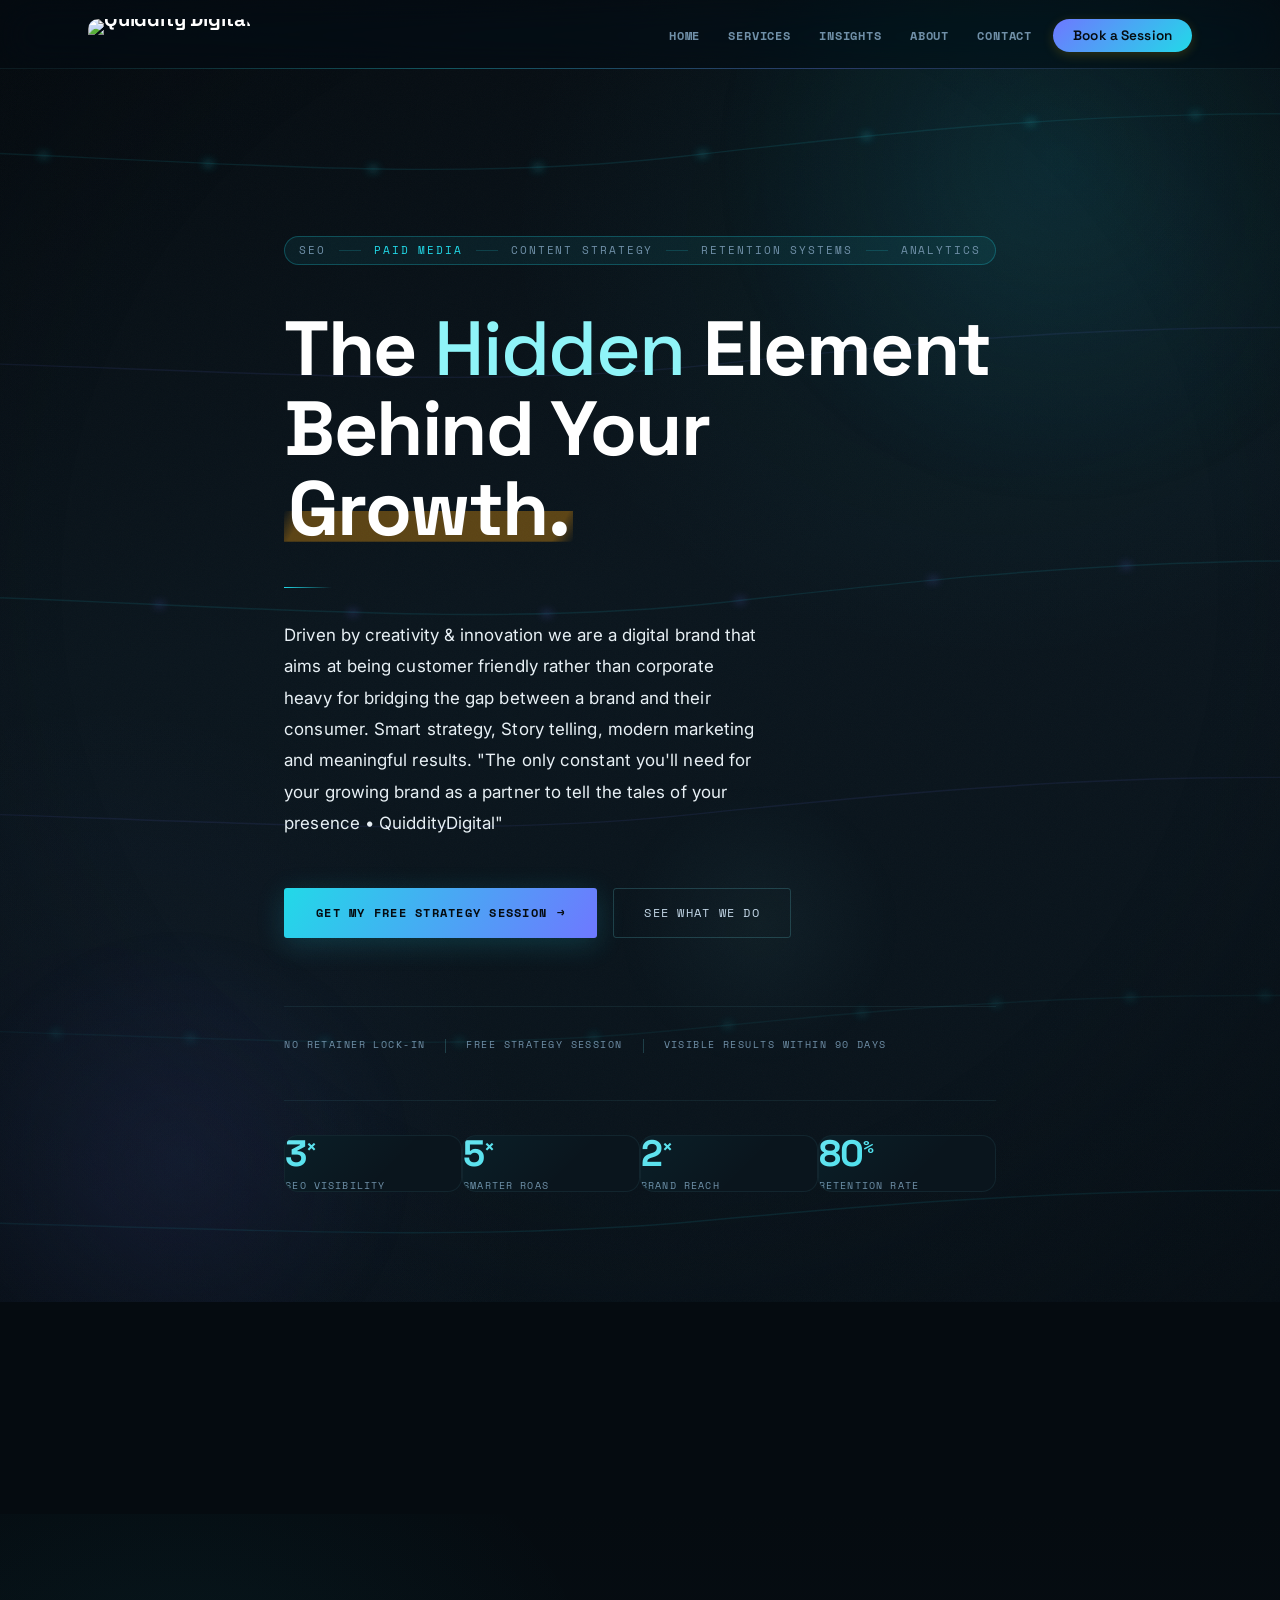
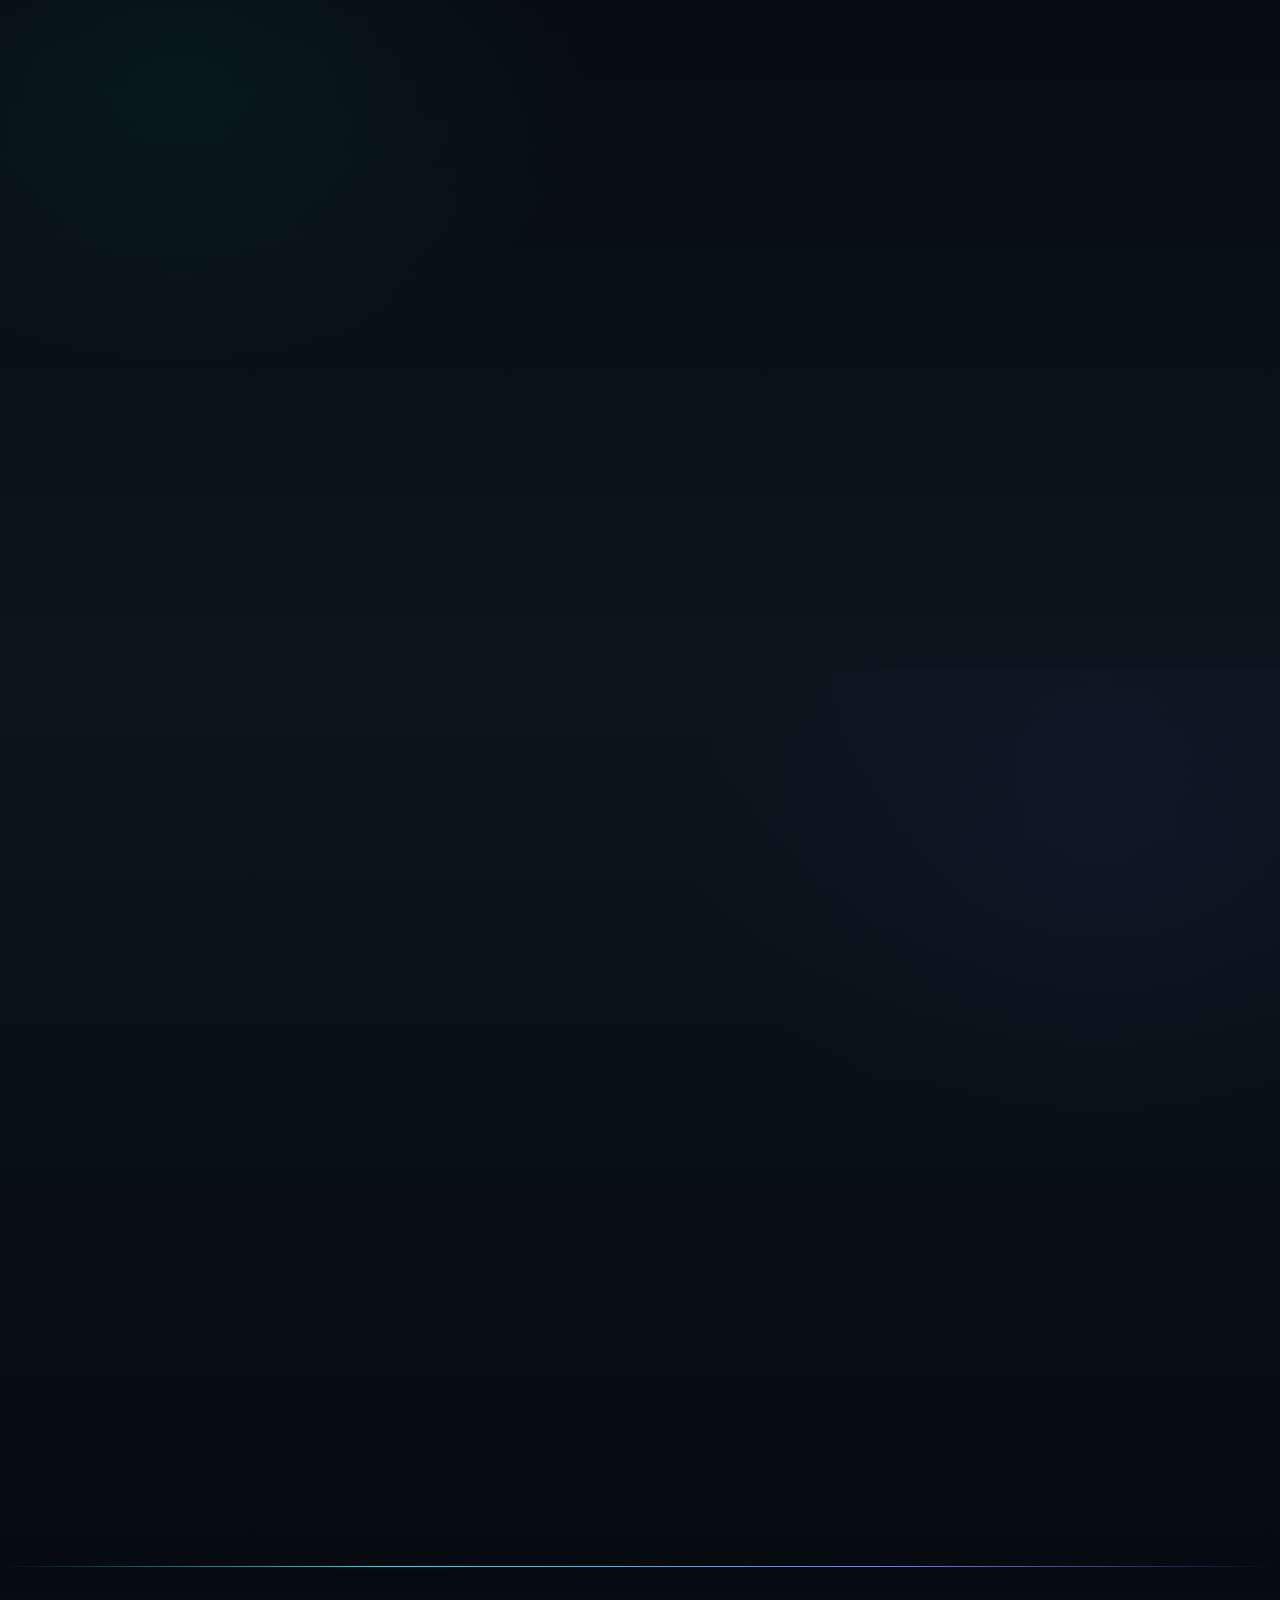
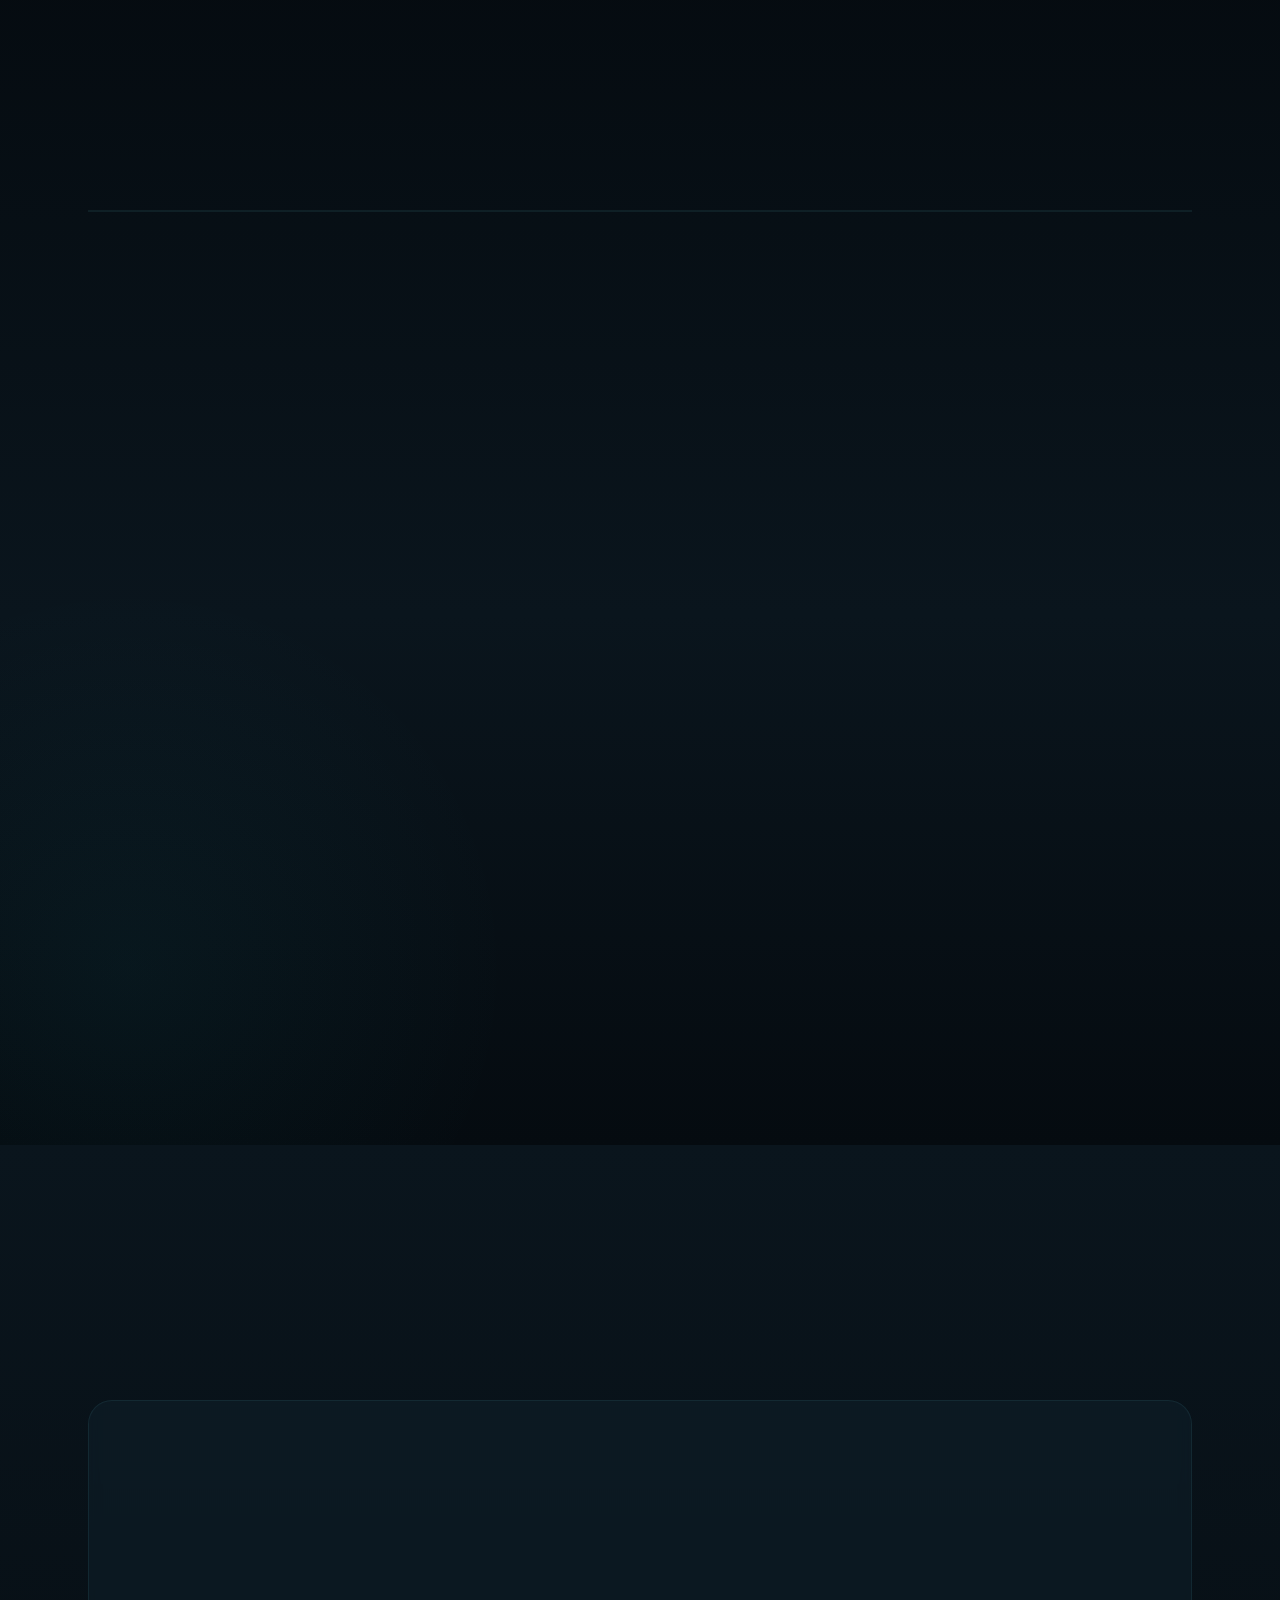
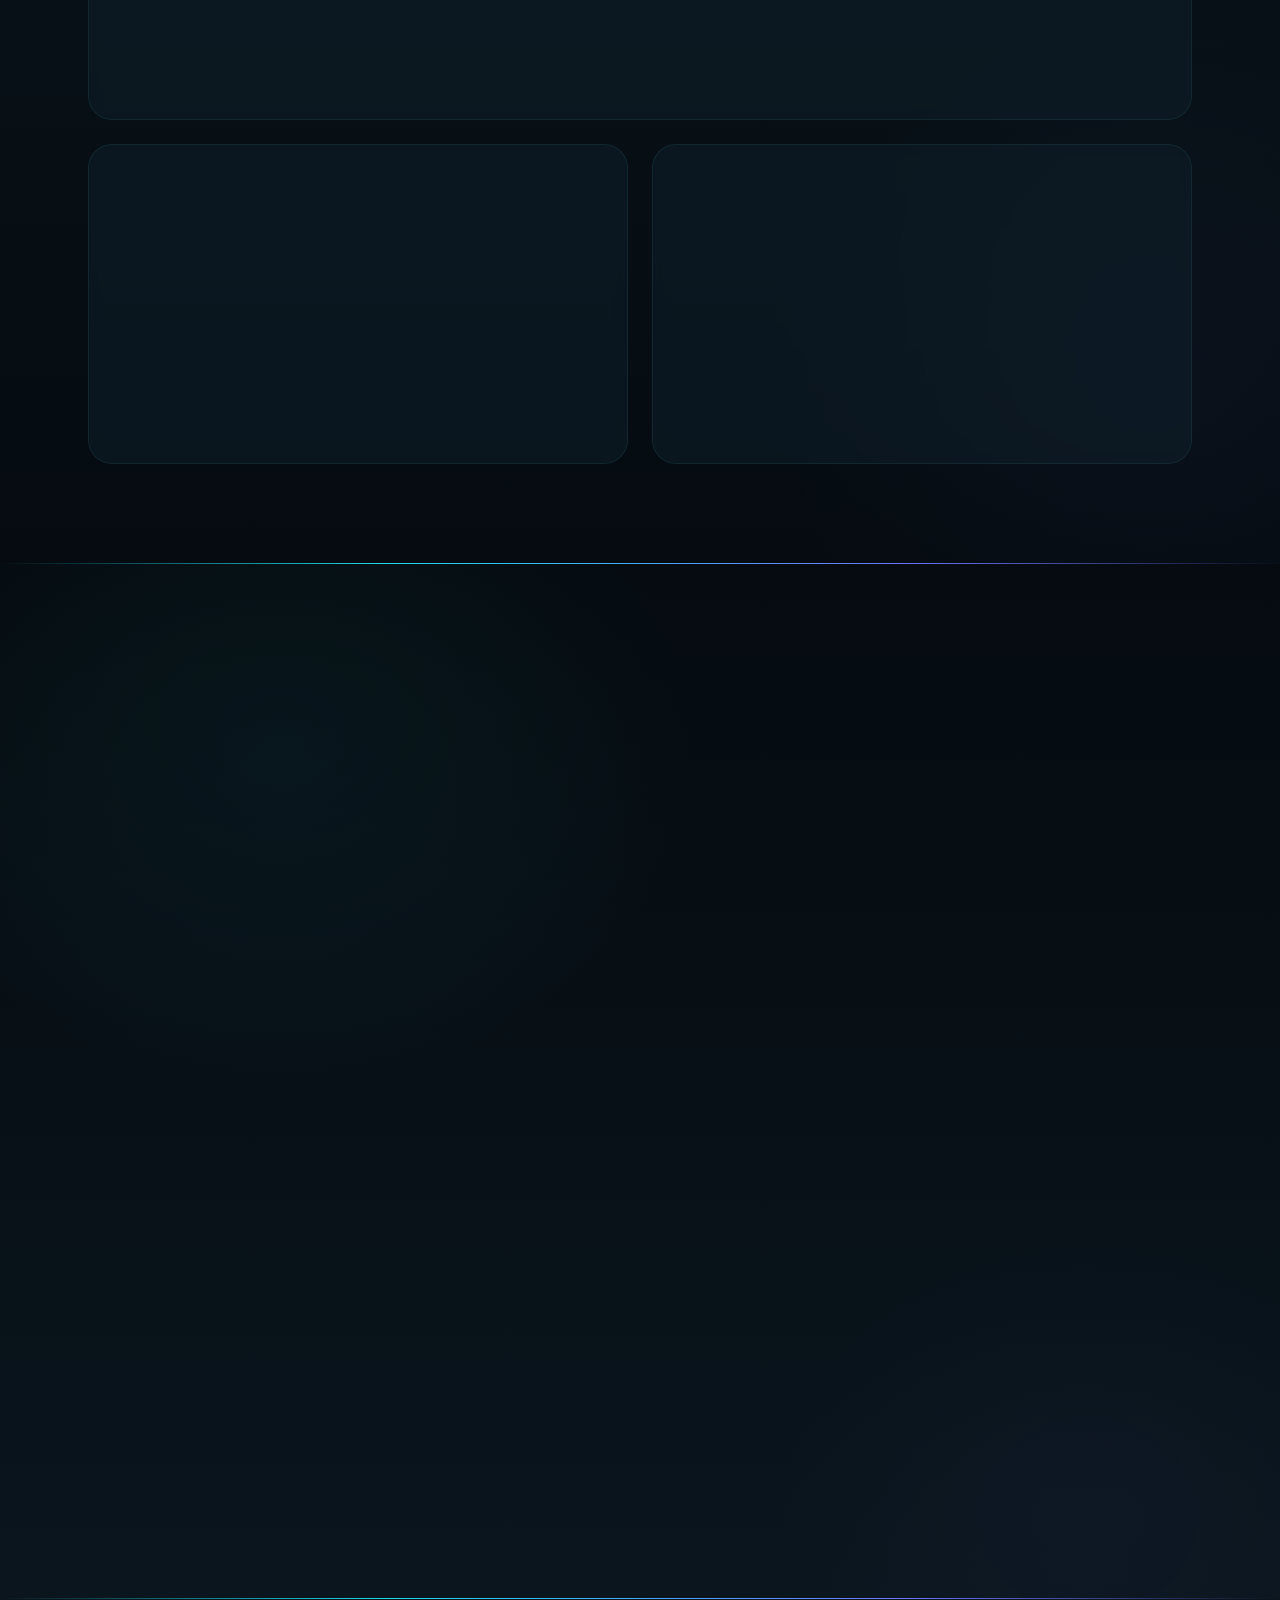
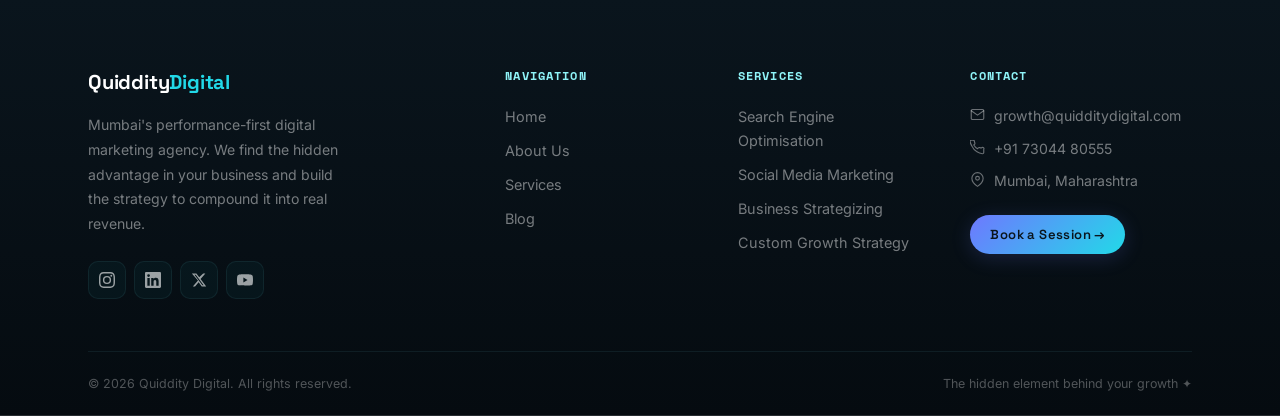
==== commit 606f6bf8: "Add files via upload" ====
--- a/index.html
+++ b/index.html
@@ -114,7 +114,9 @@
      ══════════════════════════════════════════ -->
 <nav id="navbar">
   <div class="container nav-wrap">
-    <a href="#home" class="nav-logo">Quiddity<em>Digital</em></a>
+    <a href="#home" class="nav-logo" aria-label="Quiddity Digital – Home">
+      <span class="nav-logo-wrap"><img src="assets/Header.svg" alt="Quiddity Digital" class="nav-logo-img"></span>
+    </a>
 
     <ul class="nav-links" id="navLinks">
       <li><a href="#home">Home</a></li>
@@ -122,16 +124,6 @@
       <li><a href="#blogs">Insights</a></li>
       <li><a href="#about">About</a></li>
       <li><a href="#contact">Contact</a></li>
-      <li>
-        <a href="#booking" class="nav-cal-icon" aria-label="Book a session" title="Book a free strategy session">
-          <svg width="18" height="18" viewBox="0 0 24 24" fill="none" stroke="currentColor" stroke-width="2" stroke-linecap="round" stroke-linejoin="round">
-            <rect x="3" y="4" width="18" height="18" rx="2" ry="2"/>
-            <line x1="16" y1="2" x2="16" y2="6"/>
-            <line x1="8" y1="2" x2="8" y2="6"/>
-            <line x1="3" y1="10" x2="21" y2="10"/>
-          </svg>
-        </a>
-      </li>
       <li><a href="#booking" class="nav-cta">Book a Session</a></li>
     </ul>
 
--- a/styles.css
+++ b/styles.css
@@ -0,0 +1,1314 @@
+/* ================================================================
+   QUIDDITY DIGITAL — styles.css  v5
+   Theme  : Light / Premium agency
+   Primary: #0BC4DC (brand blue)
+   Accent : #E1AD01 → CTA gradient → #F59E0B
+   BG     : #FFFFFF / #F8F9FA / #F0FAFB
+   Fonts  : Josefin Sans (headings) · Inter (body)
+   ================================================================ */
+
+@import url('https://fonts.googleapis.com/css2?family=Josefin+Sans:wght@300;400;600;700&family=Inter:wght@300;400;500;600&display=swap');
+
+/* ── TOKENS ─────────────────────────────────────────────────────── */
+:root {
+  /* Brand */
+  --blue:        #0BC4DC;
+  --blue-d:      #09a8be;
+  --blue-l:      #e0f8fb;
+  --blue-mid:    rgba(11,196,220,.15);
+  --blue-border: rgba(11,196,220,.3);
+
+  /* CTA gradient */
+  --cta-from:    #E1AD01;
+  --cta-to:      #F59E0B;
+
+  /* Neutrals */
+  --white:   #ffffff;
+  --bg:      #F8F9FA;
+  --bg-blue: #F0FAFB;
+  --border:  #E5E7EB;
+  --border-d:#D1D5DB;
+
+  /* Text */
+  --tx:     #111827;
+  --tx-sub: #6B7280;
+  --tx-lt:  #9CA3AF;
+
+  /* Feedback */
+  --red:     #EF4444;
+  --red-l:   #FEF2F2;
+  --red-b:   #FECACA;
+  --green:   #10B981;
+
+  /* Typography */
+  --ff-h: 'Josefin Sans', sans-serif;
+  --ff-b: 'Inter', sans-serif;
+
+  /* Spacing */
+  --r:    10px;
+  --r-lg: 18px;
+  --r-xl: 24px;
+
+  /* Shadows */
+  --shadow-sm: 0 1px 4px rgba(0,0,0,.06);
+  --shadow:    0 4px 20px rgba(0,0,0,.08);
+  --shadow-md: 0 8px 36px rgba(0,0,0,.12);
+  --shadow-blue: 0 8px 28px rgba(11,196,220,.22);
+  --shadow-cta:  0 8px 28px rgba(225,173,1,.28);
+
+  /* Motion */
+  --ease: cubic-bezier(.4,0,.2,1);
+  --t:    .24s var(--ease);
+}
+
+/* ── RESET ──────────────────────────────────────────────────────── */
+*, *::before, *::after { box-sizing: border-box; margin: 0; padding: 0 }
+html { scroll-behavior: smooth; font-size: 16px; -webkit-font-smoothing: antialiased; -moz-osx-font-smoothing: grayscale }
+body { font-family: var(--ff-b); background: var(--white); color: var(--tx); line-height: 1.65; overflow-x: hidden }
+/* Prevent scroll when mobile nav is open */
+body.nav-open { overflow: hidden }
+img  { max-width: 100%; display: block; border-radius: var(--r) }
+a    { text-decoration: none; color: inherit }
+ul   { list-style: none }
+button { cursor: pointer; font-family: inherit; border: none; background: none }
+input, textarea, select { font-family: inherit }
+
+/* ── LAYOUT ─────────────────────────────────────────────────────── */
+.container { max-width: 1160px; margin: 0 auto; padding: 0 28px }
+
+/* ── SHARED TOKENS ──────────────────────────────────────────────── */
+.section-tag {
+  display: inline-flex;
+  align-items: center;
+  gap: 7px;
+  font-family: var(--ff-h);
+  font-size: .72rem;
+  font-weight: 600;
+  letter-spacing: .12em;
+  text-transform: uppercase;
+  color: var(--blue-d);
+  background: var(--blue-l);
+  padding: 5px 14px;
+  border-radius: 100px;
+  margin-bottom: 16px;
+}
+.section-tag::before { content: ''; width: 6px; height: 6px; border-radius: 50%; background: var(--blue); flex-shrink: 0 }
+
+/*
+ * HEADING TILT FIX:
+ * Josefin Sans italic creates a visible slant on all headings.
+ * We use font-weight + color differentiation only — no italic.
+ * The .c-blue / .c-cta spans provide visual accent via color.
+ */
+.section-h2 {
+  font-family: var(--ff-h);
+  font-weight: 700;
+  font-size: clamp(1.9rem, 3.2vw, 2.7rem);
+  line-height: 1.18;
+  letter-spacing: -.01em;
+  color: var(--tx);
+  margin-bottom: 16px;
+  font-style: normal;
+}
+/* Remove italic from em inside headings — use color only */
+.section-h2 em,
+.section-h2 span {
+  font-style: normal;
+}
+.section-h2 em    { color: var(--blue-d) }
+.c-blue           { color: var(--blue-d) }
+.c-cta            { color: var(--cta-from) }
+
+.body-p { font-size: .97rem; color: var(--tx-sub); line-height: 1.78; margin-bottom: 14px }
+
+/* ── BUTTONS ─────────────────────────────────────────────────────── */
+.btn {
+  display: inline-flex;
+  align-items: center;
+  gap: 8px;
+  padding: 13px 26px;
+  border-radius: 50px;
+  font-family: var(--ff-h);
+  font-weight: 600;
+  font-size: .9rem;
+  letter-spacing: .03em;
+  white-space: nowrap;
+  transition: transform var(--t), box-shadow var(--t), background var(--t), opacity var(--t);
+  cursor: pointer;
+  user-select: none;
+  -webkit-tap-highlight-color: transparent;
+}
+/* ── BUTTON PRESS STATES — feel interactive, not like static images ── */
+.btn:active {
+  transform: scale(.96) !important;
+  opacity: .92;
+}
+
+/* CTA — gradient mustard→orange */
+.btn-cta {
+  background: linear-gradient(135deg, var(--cta-from), var(--cta-to));
+  color: var(--white);
+  box-shadow: 0 4px 16px rgba(225,173,1,.25);
+}
+.btn-cta:hover { transform: translateY(-2px); box-shadow: var(--shadow-cta) }
+.btn-cta:focus-visible { outline: 3px solid var(--cta-from); outline-offset: 3px }
+
+/* Blue outline */
+.btn-outline {
+  background: transparent;
+  color: var(--blue-d);
+  border: 2px solid var(--blue);
+}
+.btn-outline:hover { background: var(--blue-l); transform: translateY(-2px) }
+.btn-outline:focus-visible { outline: 3px solid var(--blue); outline-offset: 3px }
+
+/* Ghost / secondary */
+.btn-ghost {
+  background: transparent;
+  color: var(--tx-sub);
+  border: 1.5px solid var(--border-d);
+}
+.btn-ghost:hover { border-color: var(--blue); color: var(--blue-d); background: var(--blue-l) }
+.btn-ghost:focus-visible { outline: 3px solid var(--blue); outline-offset: 3px }
+
+/* Blue filled */
+.btn-blue {
+  background: var(--blue);
+  color: var(--white);
+  box-shadow: var(--shadow-blue);
+}
+.btn-blue:hover { background: var(--blue-d); transform: translateY(-2px); box-shadow: 0 10px 32px rgba(11,196,220,.3) }
+
+.btn-sm { padding: 9px 20px; font-size: .82rem }
+.btn-arr { transition: transform var(--t); display: inline-block }
+.btn:hover .btn-arr { transform: translateX(4px) }
+
+/* ── REVEAL ─────────────────────────────────────────────────────── */
+.reveal { opacity: 0; transform: translateY(22px); transition: opacity .55s var(--ease), transform .55s var(--ease) }
+.reveal.in { opacity: 1; transform: none }
+.d1 { transition-delay: .08s } .d2 { transition-delay: .16s }
+.d3 { transition-delay: .24s } .d4 { transition-delay: .32s }
+
+
+/* ================================================================
+   NAVBAR
+   ================================================================ */
+#navbar {
+  position: fixed;
+  top: 0; left: 0; right: 0;
+  z-index: 200;
+  background: rgba(255,255,255,.97);
+  backdrop-filter: blur(16px);
+  -webkit-backdrop-filter: blur(16px);
+  box-shadow: 0 1px 0 var(--border), 0 4px 20px rgba(0,0,0,.06);
+  padding: 0;
+}
+#navbar.solid {}
+.nav-wrap {
+  display: flex;
+  align-items: center;
+  justify-content: space-between;
+  height: 68px;
+}
+.nav-logo {
+  font-family: var(--ff-h);
+  font-weight: 700;
+  font-size: 1.25rem;
+  color: var(--tx);
+  letter-spacing: -.01em;
+  font-style: normal;
+  flex-shrink: 0;
+}
+.nav-logo em { font-style: normal; color: var(--blue-d) }
+
+.nav-links { display: flex; align-items: center; gap: 2px }
+.nav-links a {
+  font-family: var(--ff-h);
+  font-size: .8rem;
+  font-weight: 600;
+  letter-spacing: .05em;
+  text-transform: uppercase;
+  color: var(--tx-sub);
+  padding: 7px 13px;
+  border-radius: var(--r);
+  transition: var(--t);
+}
+.nav-links a:hover { color: var(--tx); background: var(--bg) }
+
+.nav-cta {
+  background: linear-gradient(135deg, var(--cta-from), var(--cta-to)) !important;
+  color: var(--white) !important;
+  border-radius: 50px !important;
+  padding: 8px 20px !important;
+  margin-left: 6px;
+  box-shadow: 0 3px 12px rgba(225,173,1,.2);
+  transition: transform var(--t), box-shadow var(--t) !important;
+}
+.nav-cta:hover {
+  transform: translateY(-2px) !important;
+  box-shadow: 0 6px 20px rgba(225,173,1,.35) !important;
+  background: linear-gradient(135deg, var(--cta-from), var(--cta-to)) !important;
+}
+.nav-cta:active { transform: scale(.96) translateY(0) !important }
+
+/* ── HAMBURGER ── */
+.hamburger {
+  display: none;
+  flex-direction: column;
+  gap: 5px;
+  padding: 10px;
+  border-radius: var(--r);
+  transition: background var(--t);
+  z-index: 201;
+}
+.hamburger:hover { background: var(--bg) }
+.hamburger span {
+  display: block;
+  width: 22px;
+  height: 2px;
+  background: var(--tx);
+  border-radius: 2px;
+  transition: transform .3s var(--ease), opacity .3s ease, width .3s ease;
+  transform-origin: center;
+}
+.hamburger.open span:nth-child(1) { transform: translateY(7px) rotate(45deg) }
+.hamburger.open span:nth-child(2) { opacity: 0; transform: scaleX(0) }
+.hamburger.open span:nth-child(3) { transform: translateY(-7px) rotate(-45deg) }
+
+
+/* ================================================================
+   HERO
+   ================================================================ */
+#home {
+  min-height: 100vh;
+  padding-top: 68px;
+  background: var(--white);
+  position: relative;
+  overflow: hidden;
+  display: flex;
+  flex-direction: column;
+  justify-content: center;
+}
+/* Blue blob top-right */
+#home::before {
+  content: '';
+  position: absolute;
+  top: -80px; right: -120px;
+  width: 520px; height: 520px;
+  background: radial-gradient(circle, rgba(11,196,220,.13) 0%, transparent 70%);
+  border-radius: 50%;
+  pointer-events: none;
+}
+/* Yellow blob bottom-left */
+#home::after {
+  content: '';
+  position: absolute;
+  bottom: -60px; left: -80px;
+  width: 420px; height: 420px;
+  background: radial-gradient(circle, rgba(225,173,1,.14) 0%, transparent 70%);
+  border-radius: 50%;
+  pointer-events: none;
+}
+
+.hero-inner {
+  display: grid;
+  grid-template-columns: 1fr 1fr;
+  gap: 56px;
+  align-items: center;
+  padding: 60px 0 48px;
+}
+.hero-eyebrow {
+  display: inline-flex;
+  align-items: center;
+  gap: 8px;
+  background: var(--blue-l);
+  border: 1px solid var(--blue-border);
+  color: var(--blue-d);
+  font-family: var(--ff-h);
+  font-size: .72rem;
+  font-weight: 600;
+  letter-spacing: .1em;
+  text-transform: uppercase;
+  padding: 5px 14px;
+  border-radius: 100px;
+  margin-bottom: 22px;
+}
+.eyebrow-dot { width: 6px; height: 6px; border-radius: 50%; background: var(--blue); animation: blink 2s infinite }
+@keyframes blink { 0%,100%{ opacity:1 } 50%{ opacity:.3 } }
+
+.hero-h1 {
+  font-family: var(--ff-h);
+  font-weight: 700;
+  font-size: clamp(2.4rem, 4.5vw, 3.8rem);
+  line-height: 1.14;
+  letter-spacing: -.01em;
+  color: var(--tx);
+  margin-bottom: 20px;
+  font-style: normal;        /* FIX: no transform/tilt */
+}
+.hero-h1 .c-blue { color: var(--blue-d); font-style: normal }
+.hero-h1 .c-cta  { color: var(--cta-from); font-style: normal }
+
+.hero-sub {
+  font-size: 1.02rem;
+  color: var(--tx-sub);
+  line-height: 1.78;
+  margin-bottom: 28px;
+  max-width: 440px;
+}
+.hero-actions { display: flex; flex-wrap: wrap; gap: 12px; margin-bottom: 20px }
+
+/* Trust bar */
+.hero-trust-bar {
+  display: flex;
+  flex-wrap: wrap;
+  align-items: center;
+  gap: 8px 16px;
+  margin-bottom: 36px;
+}
+.trust-item {
+  display: inline-flex;
+  align-items: center;
+  gap: 5px;
+  font-size: .78rem;
+  color: var(--tx-sub);
+  font-weight: 500;
+}
+.trust-sep { color: var(--border-d); font-size: .8rem }
+
+.hero-stats { display: flex; flex-wrap: wrap; gap: 10px; padding-top: 28px; border-top: 1px solid var(--border) }
+.hstat {
+  flex: 1;
+  min-width: 100px;
+  background: var(--white);
+  border: 1.5px solid var(--border);
+  border-radius: 14px;
+  padding: 14px 16px 13px;
+  position: relative;
+  overflow: hidden;
+  transition: border-color .2s, box-shadow .2s, transform .2s;
+}
+.hstat::before {
+  content: '';
+  position: absolute;
+  inset: 0;
+  background: linear-gradient(135deg, rgba(11,196,220,.06) 0%, transparent 60%);
+  pointer-events: none;
+}
+.hstat:hover {
+  border-color: var(--blue-border);
+  box-shadow: 0 4px 20px rgba(11,196,220,.12);
+  transform: translateY(-2px);
+}
+.hstat-n {
+  display: block;
+  font-family: var(--ff-h);
+  font-weight: 800;
+  font-size: 1.65rem;
+  line-height: 1;
+  letter-spacing: -.03em;
+  font-style: normal;
+  background: linear-gradient(135deg, var(--blue-d) 0%, var(--blue) 100%);
+  -webkit-background-clip: text;
+  -webkit-text-fill-color: transparent;
+  background-clip: text;
+}
+.hstat-n sup {
+  font-size: .52em;
+  font-weight: 700;
+  vertical-align: super;
+}
+.hstat-l {
+  display: block;
+  font-size: .7rem;
+  color: var(--tx-lt);
+  margin-top: 5px;
+  font-weight: 600;
+  letter-spacing: .01em;
+  line-height: 1.3;
+}
+
+/* Hero image */
+.hero-img-col { position: relative }
+.hero-img-card {
+  background: var(--bg-blue);
+  border: 1px solid var(--blue-border);
+  border-radius: var(--r-xl);
+  aspect-ratio: 4/3;
+  overflow: hidden;
+  position: relative;
+  display: flex;
+  align-items: center;
+  justify-content: center;
+}
+.hero-img-card img { width: 100%; height: 100%; object-fit: cover; border-radius: 0 }
+/* Hide placeholder text when a real image loads successfully */
+.hero-img-card img:not([style*="display:none"]) ~ .img-ph { display: none }
+.img-ph {
+  display: flex; flex-direction: column; align-items: center; gap: 12px;
+  color: var(--blue-border);
+  font-family: var(--ff-h);
+  font-size: .75rem;
+  letter-spacing: .08em;
+  text-transform: uppercase;
+}
+.img-ph svg { opacity: .4 }
+
+
+/* ================================================================
+   ABOUT
+   ================================================================ */
+#about {
+  padding: 100px 0;
+  background: var(--bg);
+  position: relative;
+  overflow: hidden;
+}
+/* Yellow blob top-right in about */
+#about::before {
+  content: '';
+  position: absolute;
+  top: -60px; right: -100px;
+  width: 380px; height: 380px;
+  background: radial-gradient(circle, rgba(225,173,1,.1) 0%, transparent 70%);
+  border-radius: 50%;
+  pointer-events: none;
+}
+/* Blue blob bottom-left */
+#about::after {
+  content: '';
+  position: absolute;
+  bottom: -80px; left: -60px;
+  width: 300px; height: 300px;
+  background: radial-gradient(circle, rgba(11,196,220,.08) 0%, transparent 70%);
+  border-radius: 50%;
+  pointer-events: none;
+}
+.about-grid {
+  display: grid;
+  grid-template-columns: 1fr 1fr;
+  gap: 72px;
+  align-items: center;
+}
+
+/* Image mosaic */
+.about-visual { position: relative }
+.av-grid {
+  display: grid;
+  grid-template-columns: 1fr 1fr;
+  grid-template-rows: 200px 200px;
+  gap: 14px;
+}
+.av-cell {
+  border-radius: var(--r-lg);
+  overflow: hidden;
+  position: relative;
+  background: var(--bg-blue);
+  border: 1px solid var(--blue-border);
+  display: flex;
+  align-items: center;
+  justify-content: center;
+}
+.av-cell img { width: 100%; height: 100%; object-fit: cover; border-radius: 0 }
+.av-cell .ph-inner { font-size: 2.4rem; opacity: .5 }
+.av-tall { grid-row: span 2 }
+.av-warm { background: #fff8e6; border-color: rgba(225,173,1,.25) }
+.av-kpi {
+  position: absolute;
+  bottom: -18px; right: -18px;
+  background: var(--blue);
+  color: var(--white);
+  border-radius: var(--r-lg);
+  padding: 16px 20px;
+  text-align: center;
+  box-shadow: var(--shadow-blue);
+}
+.kpi-n { font-family: var(--ff-h); font-size: 2rem; font-weight: 700; line-height: 1; font-style: normal }
+.kpi-l { font-size: .68rem; opacity: .8; margin-top: 4px; text-transform: uppercase; letter-spacing: .08em }
+
+/* Quiddity definition badge */
+.about-quiddity-badge {
+  display: flex;
+  flex-wrap: wrap;
+  align-items: baseline;
+  gap: 8px 12px;
+  background: var(--white);
+  border: 1.5px solid var(--blue-border);
+  border-left: 4px solid var(--blue);
+  border-radius: 0 var(--r) var(--r) 0;
+  padding: 14px 18px;
+  margin-bottom: 20px;
+}
+.aq-word {
+  font-family: var(--ff-h);
+  font-weight: 700;
+  font-size: 1rem;
+  color: var(--blue-d);
+}
+.aq-phonetic {
+  font-family: var(--ff-b);
+  font-size: .78rem;
+  color: var(--tx-lt);
+}
+.aq-def {
+  width: 100%;
+  font-size: .85rem;
+  color: var(--tx-sub);
+  line-height: 1.6;
+  font-style: normal;
+}
+
+/* Copy */
+.pillar-list { display: flex; flex-direction: column; gap: 10px; margin-top: 28px }
+.pillar {
+  display: flex;
+  align-items: center;
+  gap: 12px;
+  padding: 12px 16px;
+  background: var(--white);
+  border: 1px solid var(--border);
+  border-radius: var(--r);
+  font-size: .93rem;
+  color: var(--tx-sub);
+  transition: var(--t);
+}
+.pillar:hover { border-color: var(--blue-border); color: var(--tx); background: var(--bg-blue) }
+.p-dot { width: 8px; height: 8px; border-radius: 50%; flex-shrink: 0 }
+.p-dot--blue   { background: var(--blue) }
+.p-dot--cta    { background: var(--cta-from) }
+.p-dot--dark   { background: var(--tx) }
+
+
+/* ================================================================
+   HOW WE HELP
+   ================================================================ */
+#help {
+  padding: 100px 0;
+  background: var(--white);
+  position: relative;
+  overflow: hidden;
+}
+#help::before {
+  content: '';
+  position: absolute;
+  top: -40px; left: 50%;
+  transform: translateX(-50%);
+  width: 500px; height: 300px;
+  background: radial-gradient(ellipse, rgba(225,173,1,.07) 0%, transparent 70%);
+  border-radius: 50%;
+  pointer-events: none;
+}
+.help-head {
+  text-align: center;
+  max-width: 580px;
+  margin: 0 auto 56px;
+}
+.hc-grid {
+  display: grid;
+  grid-template-columns: repeat(3, 1fr);
+  gap: 22px;
+}
+.hc {
+  background: var(--white);
+  border: 1.5px solid var(--border);
+  border-radius: var(--r-xl);
+  padding: 36px 28px;
+  transition: var(--t);
+  position: relative;
+  overflow: hidden;
+}
+.hc::after {
+  content: '';
+  position: absolute;
+  top: 0; left: 0; right: 0;
+  height: 3px;
+  background: linear-gradient(90deg, var(--blue), var(--blue-d));
+  transform: scaleX(0);
+  transform-origin: left;
+  transition: transform var(--t);
+}
+.hc:hover { box-shadow: var(--shadow-md); transform: translateY(-4px); border-color: var(--blue-border) }
+.hc:hover::after { transform: scaleX(1) }
+.hc-n { font-family: var(--ff-h); font-size: .68rem; font-weight: 600; letter-spacing: .14em; color: var(--tx-lt); margin-bottom: 20px }
+.hc-icon {
+  width: 130px;
+  height: 130px;
+  display: flex;
+  align-items: center;
+  justify-content: center;
+  border-radius: 20px;
+  margin: 0 auto 24px;
+  padding: 14px;
+  flex-shrink: 0;
+}
+.hc-icon img {
+  width: 100%;
+  height: 100%;
+  object-fit: contain;
+  display: block;
+}
+.hci--blue   { background: var(--blue-l); border: 1px solid var(--blue-border) }
+.hci--cta    { background: #fff8e1; border: 1px solid rgba(225,173,1,.25) }
+.hci--grey   { background: #F0F2F5; border: 1px solid #E2E5EA }
+.hc h3 { font-family: var(--ff-h); font-size: 1.1rem; font-weight: 700; color: var(--tx); margin-bottom: 10px; font-style: normal }
+.hc p  { font-size: .9rem; color: var(--tx-sub); line-height: 1.7; margin-bottom: 20px }
+.hc-tag { font-family: var(--ff-h); font-size: .68rem; font-weight: 600; letter-spacing: .1em; text-transform: uppercase; color: var(--blue-d); background: var(--blue-l); padding: 4px 11px; border-radius: 100px; display: inline-block }
+.hct--cta { color: var(--cta-from); background: #fff8e1 }
+
+
+/* ================================================================
+   SERVICES
+   ================================================================ */
+#services { padding: 100px 0; background: var(--bg) }
+.svc-head {
+  display: flex;
+  justify-content: space-between;
+  align-items: flex-end;
+  border-bottom: 2px solid var(--border);
+  padding-bottom: 32px;
+  margin-bottom: 0;
+  gap: 24px;
+}
+.svc-list { display: flex; flex-direction: column }
+.svc-row {
+  display: grid;
+  grid-template-columns: 48px 1fr;
+  gap: 28px;
+  align-items: start;
+  padding: 28px 0;
+  border-bottom: 1px solid var(--border);
+  transition: background var(--t), padding-left var(--t);
+  border-radius: 0;
+}
+.svc-row:hover { background: var(--bg-blue); padding-left: 12px; border-radius: var(--r) }
+.svc-row--featured {
+  background: var(--blue-l);
+  border-color: var(--blue-border);
+  border-radius: var(--r);
+  padding: 28px 24px;
+  margin-top: 12px;
+}
+.svc-row--featured:hover { background: rgba(11,196,220,.14); padding-left: 24px }
+.svc-i {
+  font-family: var(--ff-h);
+  font-size: .68rem;
+  font-weight: 700;
+  letter-spacing: .1em;
+  color: var(--tx-lt);
+  padding-top: 4px;
+}
+.svc-cat { font-family: var(--ff-h); font-size: .68rem; font-weight: 700; letter-spacing: .12em; text-transform: uppercase; color: var(--blue-d); margin-bottom: 5px }
+.svc-cat--cta { color: var(--cta-from) }
+.svc-title { font-family: var(--ff-h); font-size: 1.15rem; font-weight: 700; color: var(--tx); margin-bottom: 5px; font-style: normal }
+.svc-desc  { font-size: .88rem; color: var(--tx-sub); line-height: 1.65 }
+
+/* ── Services bottom CTA strip (replaces right-side tags) ── */
+.svc-cta-strip {
+  display: flex;
+  align-items: center;
+  justify-content: space-between;
+  gap: 28px;
+  flex-wrap: wrap;
+  background: var(--white);
+  border: 1.5px solid var(--border);
+  border-radius: var(--r-xl);
+  padding: 28px 32px;
+  margin-top: 36px;
+}
+.svc-cta-copy { flex: 1; min-width: 240px }
+.svc-cta-q {
+  display: block;
+  font-family: var(--ff-h);
+  font-weight: 700;
+  font-size: 1.05rem;
+  color: var(--tx);
+  margin-bottom: 6px;
+}
+.svc-cta-sub {
+  display: block;
+  font-size: .88rem;
+  color: var(--tx-sub);
+  line-height: 1.65;
+  max-width: 500px;
+}
+
+
+/* ================================================================
+   BLOGS
+   ================================================================ */
+#blogs { padding: 100px 0; background: var(--white) }
+.blogs-head { display: flex; justify-content: space-between; align-items: flex-end; margin-bottom: 44px; gap: 16px }
+.blog-grid { display: grid; grid-template-columns: repeat(3, 1fr); gap: 24px }
+.blog-card {
+  background: var(--white);
+  border: 1.5px solid var(--border);
+  border-radius: var(--r-xl);
+  overflow: hidden;
+  transition: var(--t);
+  display: flex;
+  flex-direction: column;
+}
+.blog-card:hover { box-shadow: var(--shadow-md); transform: translateY(-5px); border-color: var(--blue-border) }
+.blog-thumb {
+  aspect-ratio: 16/9;
+  background: var(--bg-blue);
+  overflow: hidden;
+  display: flex;
+  align-items: center;
+  justify-content: center;
+  position: relative;
+  border-radius: 0;
+}
+.blog-thumb img { width: 100%; height: 100%; object-fit: cover; border-radius: 0; transition: transform .4s var(--ease) }
+.blog-card:hover .blog-thumb img { transform: scale(1.04) }
+.blog-thumb-ph { font-size: 2.8rem; opacity: .4 }
+.bt-overlay { position: absolute; inset: 0; background: linear-gradient(to bottom, transparent 40%, rgba(11,196,220,.06)); pointer-events: none }
+.blog-body { padding: 22px; flex: 1; display: flex; flex-direction: column }
+.blog-meta { display: flex; gap: 8px; align-items: center; font-family: var(--ff-h); font-size: .68rem; font-weight: 600; letter-spacing: .08em; text-transform: uppercase; color: var(--tx-lt); margin-bottom: 10px }
+.bc { color: var(--blue-d) }
+.blog-card h3 { font-family: var(--ff-h); font-size: 1rem; font-weight: 700; color: var(--tx); line-height: 1.42; margin-bottom: 8px; flex: 1; font-style: normal }
+.blog-exc { font-size: .85rem; color: var(--tx-sub); line-height: 1.65; margin-bottom: 16px }
+.blog-cta { font-family: var(--ff-h); font-size: .75rem; font-weight: 700; letter-spacing: .06em; text-transform: uppercase; color: var(--blue-d); display: inline-flex; align-items: center; gap: 5px; transition: gap var(--t) }
+.blog-card:hover .blog-cta { gap: 9px }
+
+
+/* ================================================================
+   TESTIMONIALS
+   ================================================================ */
+#clients { padding: 100px 0; background: var(--bg) }
+.clients-head { text-align: center; margin-bottom: 52px }
+.positioning-banner {
+  background: linear-gradient(135deg, var(--blue-l), #e0f0ff);
+  border: 1px solid var(--blue-border);
+  border-radius: var(--r-xl);
+  padding: 36px 40px;
+  text-align: center;
+  margin-bottom: 56px;
+}
+.positioning-banner h3 { font-family: var(--ff-h); font-size: 1.2rem; font-weight: 700; color: var(--tx); margin-bottom: 8px; font-style: normal }
+.positioning-banner p { font-size: .95rem; color: var(--tx-sub); max-width: 520px; margin: 0 auto }
+
+.testi-grid { display: grid; grid-template-columns: repeat(3, 1fr); gap: 20px }
+.testi-card {
+  background: var(--white);
+  border: 1.5px solid var(--border);
+  border-radius: var(--r-xl);
+  padding: 28px;
+  transition: var(--t);
+}
+.testi-card:hover { box-shadow: var(--shadow-md); border-color: var(--blue-border); transform: translateY(-3px) }
+.testi-stars { color: var(--cta-from); font-size: .95rem; letter-spacing: .08em; margin-bottom: 14px }
+.testi-q { font-size: .93rem; color: var(--tx-sub); line-height: 1.75; margin-bottom: 22px; position: relative; padding-left: 16px }
+.testi-q::before { content: '"'; position: absolute; left: 0; top: -4px; font-size: 1.6rem; color: var(--blue-border); font-family: var(--ff-h); font-style: normal; line-height: 1 }
+.testi-auth { display: flex; align-items: center; gap: 12px }
+.t-av { width: 42px; height: 42px; border-radius: 50%; background: linear-gradient(135deg, var(--blue), var(--blue-d)); display: flex; align-items: center; justify-content: center; font-family: var(--ff-h); font-weight: 700; font-size: .85rem; color: var(--white); flex-shrink: 0 }
+.t-name { font-family: var(--ff-h); font-weight: 700; font-size: .92rem; color: var(--tx); font-style: normal }
+.t-co   { font-size: .78rem; color: var(--tx-lt) }
+
+
+/* ================================================================
+   BOOKING
+   ================================================================ */
+#booking {
+  padding: 100px 0;
+  background: var(--bg-blue);
+  position: relative;
+  overflow: hidden;
+}
+#booking::before {
+  content: '';
+  position: absolute;
+  top: -80px; right: -80px;
+  width: 420px; height: 420px;
+  background: radial-gradient(circle, rgba(225,173,1,.1) 0%, transparent 70%);
+  border-radius: 50%;
+  pointer-events: none;
+}
+#booking::after {
+  content: '';
+  position: absolute;
+  bottom: -60px; left: -60px;
+  width: 300px; height: 300px;
+  background: radial-gradient(circle, rgba(11,196,220,.12) 0%, transparent 70%);
+  border-radius: 50%;
+  pointer-events: none;
+}
+.booking-head { max-width: 620px; margin-bottom: 48px }
+.tz-pill {
+  display: inline-flex;
+  align-items: center;
+  gap: 7px;
+  background: var(--white);
+  border: 1px solid var(--blue-border);
+  color: var(--blue-d);
+  font-family: var(--ff-h);
+  font-size: .72rem;
+  font-weight: 600;
+  letter-spacing: .08em;
+  text-transform: uppercase;
+  padding: 6px 14px;
+  border-radius: 100px;
+  margin-top: 14px;
+}
+
+.booking-shell {
+  background: var(--white);
+  border: 1.5px solid var(--border);
+  border-radius: var(--r-xl);
+  overflow: hidden;
+  box-shadow: var(--shadow);
+}
+
+/* Steps bar */
+.steps-bar { display: grid; grid-template-columns: 1fr 1fr; border-bottom: 1.5px solid var(--border) }
+.step-btn { padding: 18px 28px; border-bottom: 3px solid transparent; transition: var(--t); background: none; text-align: left }
+.s-num   { display: block; font-family: var(--ff-h); font-size: .65rem; font-weight: 600; letter-spacing: .12em; text-transform: uppercase; color: var(--tx-lt); margin-bottom: 3px }
+.s-title { display: block; font-family: var(--ff-h); font-size: .95rem; font-weight: 700; color: var(--tx-sub) }
+.step-btn.active .s-num   { color: var(--blue-d) }
+.step-btn.active .s-title { color: var(--tx) }
+.step-btn.active          { border-bottom-color: var(--blue); background: var(--bg-blue) }
+.step-btn.done .s-num, .step-btn.done .s-title { color: var(--tx-lt) }
+
+.step-panel        { display: none; padding: 36px }
+.step-panel.active { display: block }
+.panel-lbl { font-family: var(--ff-h); font-size: .72rem; font-weight: 600; letter-spacing: .1em; text-transform: uppercase; color: var(--tx-sub); margin-bottom: 14px }
+
+/* ── CALENDAR ── */
+.cal-wrap {
+  background: var(--white);
+  border: 1.5px solid var(--border);
+  border-radius: var(--r-xl);
+  overflow: hidden;
+  max-width: 400px;
+  margin-bottom: 28px;
+  box-shadow: var(--shadow-sm);
+}
+.cal-header {
+  padding: 16px 20px 12px;
+  border-bottom: 1px solid var(--border);
+  display: flex;
+  align-items: center;
+  justify-content: space-between;
+  background: var(--bg-blue);
+}
+.cal-title { font-family: var(--ff-h); font-weight: 700; font-size: .98rem; color: var(--tx); letter-spacing: -.01em; font-style: normal }
+.cal-nav { display: flex; gap: 4px }
+.cal-nav button {
+  width: 30px; height: 30px;
+  border-radius: 8px;
+  background: var(--white);
+  border: 1px solid var(--border);
+  color: var(--tx-sub);
+  font-size: 1rem;
+  display: flex; align-items: center; justify-content: center;
+  transition: var(--t);
+}
+.cal-nav button:hover:not(:disabled) { background: var(--blue); color: var(--white); border-color: var(--blue) }
+.cal-nav button:active:not(:disabled) { transform: scale(.93) }
+.cal-nav button:disabled { opacity: .3; cursor: not-allowed }
+
+.cal-grid { padding: 10px 12px 14px }
+.cal-dow { display: grid; grid-template-columns: repeat(7,1fr); margin-bottom: 4px }
+.cal-dow span { font-family: var(--ff-h); font-size: .65rem; font-weight: 600; letter-spacing: .08em; text-transform: uppercase; color: var(--tx-lt); text-align: center; padding: 5px 0 }
+
+.cal-days { display: grid; grid-template-columns: repeat(7,1fr); gap: 2px }
+.cal-day {
+  aspect-ratio: 1;
+  border-radius: 8px;
+  display: flex; align-items: center; justify-content: center;
+  font-family: var(--ff-h);
+  font-size: .85rem;
+  font-weight: 600;
+  color: var(--tx-sub);
+  cursor: pointer;
+  transition: var(--t);
+  position: relative;
+}
+.cal-day:hover:not(.disabled):not(.blocked):not(.past):not(.other-month) {
+  background: var(--bg-blue);
+  color: var(--blue-d);
+}
+.cal-day:active:not(.disabled):not(.blocked):not(.past):not(.other-month) {
+  transform: scale(.9);
+}
+.cal-day.today { color: var(--blue-d); font-weight: 700 }
+.cal-day.today::after { content:''; position:absolute; bottom:3px; left:50%; transform:translateX(-50%); width:4px; height:4px; border-radius:50%; background:var(--blue) }
+.cal-day.blocked, .cal-day.past { color: var(--tx-lt); cursor: not-allowed; opacity: .45; text-decoration: line-through; text-decoration-color: var(--border-d) }
+.cal-day.other-month { opacity: .2; cursor: not-allowed }
+.cal-day.available  { color: var(--tx) }
+.cal-day.first-available {
+  background: var(--blue-l);
+  color: var(--blue-d);
+  border: 1.5px solid var(--blue-border);
+  font-weight: 700;
+}
+.cal-day.first-available:hover { background: rgba(11,196,220,.2) }
+.cal-day.selected {
+  background: var(--blue) !important;
+  color: var(--white) !important;
+  box-shadow: 0 3px 10px rgba(11,196,220,.35);
+  font-weight: 700;
+}
+
+/* Legend */
+.cal-legend { display: flex; gap: 14px; flex-wrap: wrap; padding: 0 12px 12px; border-top: 1px solid var(--border); padding-top: 10px; margin-top: 4px }
+.leg-item { display: flex; align-items: center; gap: 6px; font-size: .65rem; color: var(--tx-lt); font-family: var(--ff-h); letter-spacing: .06em; text-transform: uppercase }
+.leg-dot { width: 8px; height: 8px; border-radius: 50%; flex-shrink: 0 }
+.leg-dot--avail { background: var(--blue) }
+.leg-dot--block { background: var(--border-d) }
+.leg-dot--sel   { background: linear-gradient(135deg, var(--cta-from), var(--cta-to)) }
+
+/* Picked date confirmation */
+.picked-date-show {
+  display: none;
+  align-items: center;
+  gap: 12px;
+  background: var(--blue-l);
+  border: 1.5px solid var(--blue-border);
+  border-radius: var(--r);
+  padding: 12px 18px;
+  margin-bottom: 24px;
+}
+.picked-date-show.visible { display: flex }
+.pds-text { font-family: var(--ff-h); font-weight: 700; color: var(--blue-d); font-size: .93rem }
+.pds-chip {
+  font-family: var(--ff-h);
+  font-size: .68rem;
+  font-weight: 600;
+  letter-spacing: .08em;
+  text-transform: uppercase;
+  background: linear-gradient(135deg, var(--cta-from), var(--cta-to));
+  color: var(--white);
+  padding: 4px 12px;
+  border-radius: 100px;
+}
+
+/* Time slots */
+.times-row { display: flex; gap: 10px; flex-wrap: wrap }
+.t-btn {
+  background: var(--bg);
+  border: 1.5px solid var(--border);
+  border-radius: 50px;
+  padding: 10px 20px;
+  font-family: var(--ff-h);
+  font-size: .82rem;
+  font-weight: 600;
+  color: var(--tx-sub);
+  cursor: pointer;
+  transition: var(--t);
+  -webkit-tap-highlight-color: transparent;
+}
+.t-btn:hover { border-color: var(--blue); color: var(--blue-d); background: var(--blue-l) }
+.t-btn:active { transform: scale(.93) }
+.t-btn.sel   { background: var(--blue); border-color: var(--blue); color: var(--white); box-shadow: 0 3px 12px rgba(11,196,220,.25) }
+.t-btn.custom{ border-style: dashed }
+
+.custom-wrap { display: none; margin-top: 12px; align-items: center; gap: 12px }
+.custom-wrap.show { display: flex }
+.custom-wrap input {
+  background: var(--white);
+  border: 1.5px solid var(--border);
+  border-radius: var(--r);
+  padding: 10px 16px;
+  color: var(--tx);
+  font-family: var(--ff-h);
+  font-size: .88rem;
+  width: 150px;
+  transition: border-color var(--t);
+}
+.custom-wrap input:focus { outline: none; border-color: var(--blue) }
+.custom-wrap span { font-size: .78rem; color: var(--tx-lt) }
+
+.panel-footer { margin-top: 32px; padding-top: 24px; border-top: 1px solid var(--border); display: flex; justify-content: flex-end }
+
+/* Summary bar step 2 */
+.book-summary {
+  background: var(--bg-blue);
+  border: 1.5px solid var(--blue-border);
+  border-radius: var(--r);
+  padding: 14px 20px;
+  display: flex;
+  align-items: center;
+  gap: 20px;
+  flex-wrap: wrap;
+  margin-bottom: 28px;
+}
+.bs-item { font-family: var(--ff-h); font-size: .78rem; font-weight: 600; color: var(--tx-sub); display: flex; align-items: center; gap: 6px }
+.bs-item strong { color: var(--blue-d); font-weight: 700 }
+
+/* Form */
+.form-grid { display: grid; grid-template-columns: 1fr 1fr; gap: 16px }
+.fg { display: flex; flex-direction: column; gap: 6px }
+.fg-full { grid-column: span 2 }
+.fg label { font-family: var(--ff-h); font-size: .72rem; font-weight: 600; letter-spacing: .06em; text-transform: uppercase; color: var(--tx-sub) }
+.req { color: var(--cta-from); font-style: normal }
+.opt { font-size: .62rem; color: var(--tx-lt); font-style: normal; text-transform: lowercase; letter-spacing: 0 }
+.fg input, .fg textarea {
+  background: var(--bg);
+  border: 1.5px solid var(--border);
+  border-radius: var(--r);
+  padding: 11px 16px;
+  color: var(--tx);
+  font-size: .93rem;
+  transition: border-color var(--t), box-shadow var(--t);
+}
+.fg input::placeholder, .fg textarea::placeholder { color: var(--tx-lt) }
+.fg input:focus, .fg textarea:focus { outline: none; border-color: var(--blue); box-shadow: 0 0 0 3px rgba(11,196,220,.1); background: var(--white) }
+.fg textarea { resize: vertical; min-height: 88px }
+.fg .field-err { font-size: .72rem; color: var(--red); margin-top: 3px; display: flex; align-items: center; gap: 4px }
+.fg .field-err::before { content: '⚠'; font-size: .68rem }
+.fg input.invalid { border-color: var(--red) !important; box-shadow: 0 0 0 3px rgba(239,68,68,.1) !important }
+.fg .field-hint { font-size: .72rem; color: var(--green); margin-top: 3px; display: none }
+.fg .field-hint.show { display: flex; align-items: center; gap: 4px }
+.fg .field-hint::before { content: '✓' }
+
+.checks-grid { display: grid; grid-template-columns: 1fr 1fr; gap: 8px; margin-top: 4px }
+.chk {
+  display: flex; align-items: center; gap: 9px;
+  font-size: .88rem; color: var(--tx-sub);
+  cursor: pointer;
+  padding: 9px 13px;
+  background: var(--bg);
+  border: 1.5px solid var(--border);
+  border-radius: var(--r);
+  transition: var(--t);
+}
+.chk:hover { border-color: var(--blue-border); color: var(--tx); background: var(--blue-l) }
+.chk input[type="checkbox"] { accent-color: var(--blue); width: 15px; height: 15px; flex-shrink: 0 }
+
+.form-footer { display: flex; align-items: center; gap: 14px; flex-wrap: wrap; margin-top: 28px; padding-top: 24px; border-top: 1px solid var(--border) }
+.form-note { font-size: .78rem; color: var(--tx-lt); flex: 1 }
+
+/* ── BOOKING SUCCESS STATE ── */
+#bookingSuccess { display: none; text-align: center; padding: 80px 32px }
+#bookingSuccess.show { display: block }
+
+.success-ring {
+  width: 80px;
+  height: 80px;
+  border-radius: 50%;
+  background: var(--green);
+  border: 4px solid var(--blue-l);
+  display: flex;
+  align-items: center;
+  justify-content: center;
+  margin: 0 auto 28px;
+  animation: popIn .45s var(--ease) both;
+  box-shadow: 0 0 0 8px var(--blue-l);
+}
+@keyframes popIn {
+  0%  { transform: scale(.4); opacity: 0 }
+  60% { transform: scale(1.1) }
+  100%{ transform: scale(1);  opacity: 1 }
+}
+#bookingSuccess h3 {
+  font-family: var(--ff-h);
+  font-size: 2rem;
+  font-weight: 700;
+  color: var(--tx);
+  margin-bottom: 12px;
+  font-style: normal;
+  animation: fadeUp .4s var(--ease) .2s both;
+}
+#bookingSuccess p {
+  color: var(--tx-sub);
+  max-width: 400px;
+  margin: 0 auto 28px;
+  font-size: .97rem;
+  line-height: 1.7;
+  animation: fadeUp .4s var(--ease) .3s both;
+}
+.success-actions {
+  display: flex;
+  align-items: center;
+  justify-content: center;
+  gap: 14px;
+  flex-wrap: wrap;
+  animation: fadeUp .4s var(--ease) .4s both;
+}
+.pending-chip {
+  display: inline-flex;
+  align-items: center;
+  gap: 7px;
+  background: linear-gradient(135deg, var(--cta-from), var(--cta-to));
+  color: var(--white);
+  font-family: var(--ff-h);
+  font-size: .72rem;
+  font-weight: 700;
+  letter-spacing: .1em;
+  text-transform: uppercase;
+  padding: 10px 22px;
+  border-radius: 50px;
+}
+@keyframes fadeUp {
+  from { opacity: 0; transform: translateY(12px) }
+  to   { opacity: 1; transform: none }
+}
+
+
+/* ================================================================
+   FOOTER
+   ================================================================ */
+footer { background: var(--tx); color: rgba(255,255,255,.75) }
+.footer-grid { display: grid; grid-template-columns: 2fr 1fr 1fr 1.2fr; gap: 48px; padding: 68px 0 52px }
+.footer-logo { font-family: var(--ff-h); font-weight: 700; font-size: 1.25rem; color: var(--white); display: block; margin-bottom: 14px; letter-spacing: -.01em; font-style: normal }
+.footer-logo em { font-style: normal; color: var(--blue) }
+.footer-desc { font-size: .88rem; line-height: 1.75; color: rgba(255,255,255,.45); margin-bottom: 24px; max-width: 260px }
+.socials { display: flex; gap: 8px }
+.s-lnk {
+  width: 38px; height: 38px;
+  background: rgba(255,255,255,.08);
+  border: 1px solid rgba(255,255,255,.12);
+  border-radius: 10px;
+  display: flex; align-items: center; justify-content: center;
+  transition: var(--t);
+}
+.s-lnk:hover { background: var(--blue); border-color: var(--blue); transform: translateY(-2px) }
+.s-lnk:active { transform: scale(.92) }
+.s-lnk svg { width: 16px; height: 16px; fill: rgba(255,255,255,.6) }
+.s-lnk:hover svg { fill: var(--white) }
+.footer-col h5 { font-family: var(--ff-h); font-size: .72rem; font-weight: 700; letter-spacing: .12em; text-transform: uppercase; color: var(--white); margin-bottom: 20px }
+.f-links { display: flex; flex-direction: column; gap: 10px }
+.f-links a { font-size: .9rem; color: rgba(255,255,255,.45); transition: color var(--t) }
+.f-links a:hover { color: var(--white) }
+.f-contact { display: flex; flex-direction: column; gap: 11px; margin-bottom: 20px }
+.f-ci { font-size: .88rem; color: rgba(255,255,255,.45); display: flex; align-items: flex-start; gap: 9px; line-height: 1.5 }
+.f-ci svg { flex-shrink: 0; margin-top: 2px; stroke: rgba(255,255,255,.4) }
+
+/* Footer CTA button */
+.footer-cta-btn {
+  display: inline-flex !important;
+  margin-top: 4px;
+}
+
+.footer-bottom { border-top: 1px solid rgba(255,255,255,.08); padding: 22px 0; display: flex; justify-content: space-between; align-items: center; flex-wrap: wrap; gap: 12px }
+.footer-bottom p, .footer-bottom span { font-size: .78rem; color: rgba(255,255,255,.3) }
+
+
+/* ================================================================
+   RESPONSIVE — MOBILE FIRST
+   ================================================================ */
+@media (max-width: 1024px) {
+  .footer-grid { grid-template-columns: 1fr 1fr; gap: 36px }
+  .svc-head { flex-direction: column; align-items: flex-start }
+  .svc-row { grid-template-columns: 40px 1fr }
+}
+
+@media (max-width: 820px) {
+  .hero-inner { grid-template-columns: 1fr; gap: 40px }
+  .hero-sub { max-width: 100% }
+  .about-grid { grid-template-columns: 1fr; gap: 52px }
+  .av-kpi { bottom: -12px; right: 0 }
+  .hc-grid { grid-template-columns: 1fr }
+  .blog-grid { grid-template-columns: 1fr 1fr }
+  .testi-grid { grid-template-columns: 1fr }
+  .blogs-head { flex-direction: column; align-items: flex-start; gap: 14px }
+  .form-grid { grid-template-columns: 1fr }
+  .fg-full { grid-column: span 1 }
+  .checks-grid { grid-template-columns: 1fr }
+  .step-panel { padding: 24px 20px }
+  .footer-grid { grid-template-columns: 1fr 1fr; gap: 28px; padding: 48px 0 36px }
+  .svc-row { grid-template-columns: 1fr }
+  .svc-i { display: none }
+  .svc-cta-strip { flex-direction: column; align-items: flex-start; padding: 24px 22px }
+  .svc-cta-strip .btn { width: 100%; justify-content: center }
+}
+
+@media (max-width: 768px) {
+  .container { padding: 0 18px }
+
+  /* ── MOBILE NAVBAR — smooth slide + fade animation ── */
+  .nav-links {
+    /* Hidden state: slide up + fade out */
+    position: fixed;
+    top: 0;
+    left: 0;
+    right: 0;
+    height: 100vh;
+    padding-top: 90px;
+
+    background: rgba(255,255,255,.98);
+    backdrop-filter: blur(16px);
+    -webkit-backdrop-filter: blur(16px);
+    flex-direction: column;
+    gap: 0;
+    padding: 20px 0 40px;
+    overflow-y: auto;
+    /* Animation */
+    opacity: 0;
+    transform: translateY(-12px);
+    pointer-events: none;
+    transition: opacity .28s var(--ease), transform .28s var(--ease);
+    /* Override desktop display */
+    display: flex !important;
+    border-bottom: none;
+    box-shadow: none;
+  }
+  .nav-links.open {
+    opacity: 1;
+    transform: translateY(0);
+    pointer-events: auto;
+  }
+  .nav-links li { width: 100% }
+  .nav-links a {
+    display: block;
+    border-radius: 0;
+    padding: 16px 28px;
+    border-bottom: 1px solid var(--border);
+    font-size: .9rem;
+    color: var(--tx);
+    letter-spacing: .04em;
+    transition: background var(--t), color var(--t);
+  }
+  .nav-links a:hover { background: var(--bg-blue); color: var(--blue-d) }
+
+  .nav-cta {
+    margin: 12px 28px !important;
+    border-radius: 50px !important;
+    text-align: center;
+    justify-content: center;
+    display: flex !important;
+    border-bottom: none !important;
+  }
+
+  .hamburger { display: flex }
+  .hero-actions { flex-direction: column }
+  .hero-actions .btn { width: 100%; justify-content: center }
+  .hero-stats .hstat:last-child { display: none }
+
+  .hero-img-card { aspect-ratio: 4/2.5 }
+  .cal-wrap { max-width: 100% }
+  .svc-row--featured { padding: 20px 16px }
+  .hero-trust-bar { gap: 6px 12px }
+  .trust-sep { display: none }
+}
+
+@media (max-width: 540px) {
+  .blog-grid { grid-template-columns: 1fr }
+  .footer-grid { grid-template-columns: 1fr }
+  .footer-bottom { flex-direction: column; text-align: center }
+  .hc-grid { gap: 14px }
+  .hero-stats { gap: 8px }
+  .hstat { min-width: 80px; padding: 12px 12px 11px }
+  .positioning-banner { padding: 24px 20px }
+  #bookingSuccess { padding: 60px 20px }
+  .success-actions { flex-direction: column }
+  .pending-chip { width: 100%; justify-content: center }
+  .success-actions .btn { width: 100%; justify-content: center }
+}
+
+
+/* ── BLOG SKELETON LOADER ── */
+.blog-skeleton {
+  min-height: 320px;
+  background: linear-gradient(90deg, var(--bg) 25%, var(--border) 50%, var(--bg) 75%);
+  background-size: 200% 100%;
+  animation: shimmer 1.4s infinite;
+  border-radius: var(--r-xl);
+  border: 1.5px solid var(--border);
+  pointer-events: none;
+}
+@keyframes shimmer {
+  0%   { background-position: 200% 0 }
+  100% { background-position: -200% 0 }
+}
--- a/ocean-current.css
+++ b/ocean-current.css
@@ -3,7 +3,7 @@
    "Hidden Current" — Visual Identity System
    Abstract deep-ocean / bioluminescent / technological aesthetic.
    Typography: Space Grotesk (display) · Inter (body) · Space Mono (data/labels)
-   Replaces hero-redesign.css. Loaded after styles.css on every page.
+   Loaded after styles.css on every page.
    ================================================================ */
 
 @import url('https://fonts.googleapis.com/css2?family=Space+Grotesk:wght@400;500;600;700&family=Space+Mono:wght@400;700&family=Inter:wght@400;500;600;700&display=swap');
@@ -86,6 +86,24 @@
 
 
 /* ════════════════════════════════════════════════════════════
+   DESIGN TOKENS — additions / corrections
+   ════════════════════════════════════════════════════════════ */
+:root {
+  /* Gold — back as a highlighter accent */
+  --gold:      #F59E0B;
+  --gold-hi:   #FBC741;
+  --gold-8:    rgba(245,158,11,.08);
+  --gold-20:   rgba(245,158,11,.20);
+  --gold-35:   rgba(245,158,11,.35);
+
+  /* Text — brighter across the board */
+  --text-bright: #FFFFFF;
+  --text-main:   #E8F0F5;
+  --text-soft:   #C4D8E8;
+  --text-muted:  #7090A8;
+}
+
+/* ════════════════════════════════════════════════════════════
    NAVBAR — glass, blur, cyan/violet edge glow
    ════════════════════════════════════════════════════════════ */
 #navbar {
@@ -103,15 +121,29 @@
   opacity: .3;
   pointer-events: none;
 }
-#navbar.navbar-scrolled {
-  background: rgba(5,11,16,.8) !important;
+#navbar.navbar-scrolled, #navbar.solid {
+  background: rgba(5,11,16,.85) !important;
   border-bottom-color: var(--edge-strong) !important;
   box-shadow: 0 12px 40px rgba(0,0,0,.35) !important;
 }
-.nav-logo { color: var(--text-bright) !important; font-family: var(--ff-h) !important; letter-spacing: -.01em !important; font-style: normal !important }
-.nav-logo em { color: var(--current) !important; font-style: normal !important }
+
+/* ── Logo — pre-cropped wordmark asset (assets/Header.svg).
+   Gold "QUIDDITY" + white "DIGITAL", icon mark already removed
+   at the asset level, so this is just a plain sized image. ── */
+.nav-logo {
+  display: inline-flex !important;
+  align-items: center !important;
+  text-decoration: none !important;
+  line-height: 0 !important;
+}
+.nav-logo-wrap { display: inline-block; line-height: 0 }
+.nav-logo-img { height: 30px; width: auto; display: block }
+@media (max-width: 768px) {
+  .nav-logo-img { height: 20px }
+}
+
 .nav-links a:not(.nav-cta) {
-  color: var(--text-soft) !important;
+  color: var(--text-muted) !important;
   font-family: var(--ff-mono) !important;
   font-size: .76rem !important;
   letter-spacing: .07em !important;
@@ -125,7 +157,6 @@
   font-size: .85rem !important;
   color: var(--abyss) !important;
 }
-.nav-cal-icon { color: var(--current-soft) !important }
 .hamburger span { background: var(--text-bright) !important }
 
 
@@ -247,14 +278,15 @@
 .hero-h1 .h1-accent {
   position: relative; display: inline-block;
   font-style: normal !important; font-family: inherit !important;
-  font-weight: 500 !important; font-size: 1em !important;
-  letter-spacing: inherit !important; color: var(--undertow-soft) !important;
-}
-.hero-h1 .h1-accent::after {
-  content: ''; position: absolute; left: 0; bottom: -.08em;
-  width: 62%; height: 3px; border-radius: 2px;
-  background: linear-gradient(90deg, var(--current), var(--undertow));
-  opacity: .55;
+  font-weight: 700 !important; font-size: 1em !important;
+  letter-spacing: inherit !important;
+  color: var(--text-bright) !important;
+  background-image: linear-gradient(120deg, transparent 0%, var(--gold-35) 7%, var(--gold-35) 93%, transparent 100%);
+  background-size: 100% .4em;
+  background-position: 0 86%;
+  background-repeat: no-repeat;
+  padding: 0 .05em;
+  border-radius: 2px;
 }
 
 .hero-rule {
@@ -266,7 +298,7 @@
 
 .hero-sub {
   font-family: var(--ff-b) !important; font-size: 1.06rem !important; font-weight: 400 !important;
-  line-height: 1.85 !important; color: var(--text-soft) !important; max-width: 480px !important;
+  line-height: 1.85 !important; color: var(--text-main) !important; max-width: 480px !important;
   margin-bottom: 48px !important; letter-spacing: .005em;
   opacity: 0; animation: fadeInUp .8s var(--ease-current) .45s forwards;
 }
@@ -410,7 +442,23 @@
 #booking::before, #booking::after { display: none !important }
 
 /* shared accent overrides */
-.c-cta, .svc-cat--cta { color: var(--undertow-soft) !important }
+.c-cta {
+  color: var(--text-bright) !important;
+  background-image: linear-gradient(120deg, transparent 0%, var(--gold-35) 7%, var(--gold-35) 93%, transparent 100%);
+  background-size: 100% .36em;
+  background-position: 0 88%;
+  background-repeat: no-repeat;
+  padding: 0 .05em;
+  border-radius: 2px;
+}
+.svc-cat--cta { color: var(--undertow-soft) !important }
+
+/* Gold as section highlighter */
+.c-gold { color: var(--gold) !important }
+.section-h2 em, .section-h2 .c-cta { color: var(--undertow-soft) !important }
+
+/* Main content paragraph copy — bright, near-white */
+.body-p { color: var(--text-main) !important }
 
 
 /* ════════════════════════════════════════════════════════════
@@ -446,7 +494,7 @@
 .hc:hover::before { transform: scaleX(1) }
 .hc-n { color: rgba(34,217,232,.32) !important; font-family: var(--ff-mono) !important; font-size: .64rem !important; letter-spacing: .16em !important; font-weight: 700 !important }
 .hc h3 { color: var(--text-bright) !important; font-family: var(--ff-h) !important; font-weight: 600 !important }
-.hc p { color: var(--text-soft) !important; font-family: var(--ff-b) !important }
+.hc p { color: var(--text-main) !important; font-family: var(--ff-b) !important }
 .hci--grey { background: var(--depth-2) !important; border: 1px solid var(--edge) !important }
 .hc-tag { background: var(--blue-l) !important; color: var(--current-soft) !important; border: 1px solid var(--edge) !important; font-family: var(--ff-mono) !important; letter-spacing: .08em !important; font-weight: 400 !important }
 .hct--cta { background: rgba(110,120,255,.08) !important; color: var(--undertow-soft) !important; border: 1px solid var(--edge-violet) !important }
@@ -460,7 +508,7 @@
 .svc-i { font-family: var(--ff-mono) !important; color: var(--text-muted) !important; letter-spacing: .12em !important; font-weight: 400 !important }
 .svc-cat { font-family: var(--ff-mono) !important; color: var(--current) !important; letter-spacing: .18em !important; font-weight: 400 !important }
 .svc-title { color: var(--text-bright) !important; font-family: var(--ff-h) !important; font-weight: 600 !important }
-.svc-desc { color: var(--text-soft) !important; font-family: var(--ff-b) !important }
+.svc-desc { color: var(--text-main) !important; font-family: var(--ff-b) !important }
 .svc-row--featured { background: rgba(110,120,255,.025) !important; border-color: var(--edge-violet) !important }
 .svc-row--featured:hover { background: rgba(110,120,255,.05) !important }
 .svc-row:nth-child(even):not(.svc-row--featured) .svc-i { color: var(--undertow-soft) !important }
@@ -474,8 +522,8 @@
 .about-quiddity-badge { background: rgba(34,217,232,.04) !important; border: 1.5px solid var(--edge-strong) !important; border-left: 4px solid var(--current) !important }
 .aq-word { color: var(--current-soft) !important; font-family: var(--ff-h) !important }
 .aq-phonetic { color: var(--text-muted) !important; font-family: var(--ff-mono) !important }
-.aq-def { color: var(--text-soft) !important }
-.pillar { color: var(--text-soft) !important; transition: var(--t) }
+.aq-def { color: var(--text-main) !important }
+.pillar { color: var(--text-main) !important; transition: var(--t) }
 .pillar:hover { border-color: var(--edge-strong) !important; color: var(--text-bright) !important; background: rgba(34,217,232,.025) !important }
 .p-dot--dark { background: var(--undertow) !important }
 
@@ -487,7 +535,7 @@
 #homeBlogGrid > .blog-card:first-child { grid-column: 1 / -1; display: grid; grid-template-columns: 1.15fr 1fr }
 #homeBlogGrid > .blog-card:first-child .blog-thumb { aspect-ratio: auto; height: 100%; min-height: 280px }
 #homeBlogGrid > .blog-card:first-child .blog-body { padding: 36px 40px; justify-content: center }
-#homeBlogGrid > .blog-card:first-child .blog-title { font-size: 1.5rem }
+#homeBlogGrid > .blog-card:first-child h3 { font-size: 1.5rem }
 
 #apGrid { align-items: start }
 #apGrid > .blog-card:nth-child(3n+2) { margin-top: 34px }
@@ -502,11 +550,11 @@
 }
 .blog-card:hover::before { transform: scaleX(1) }
 .blog-card:hover { border-color: var(--edge-strong) !important; box-shadow: var(--shadow-md) !important }
-.blog-cat, .bc-cat { color: var(--current) !important; background: var(--blue-l) !important; font-family: var(--ff-mono) !important; letter-spacing: .06em !important }
-.blog-title, .bc-title { color: var(--text-bright) !important; font-family: var(--ff-h) !important }
-.blog-excerpt, .bc-excerpt { color: var(--text-soft) !important }
-.blog-meta, .bc-meta { color: var(--text-muted) !important; font-family: var(--ff-mono) !important }
-.blog-link, .bc-link { color: var(--current-soft) !important }
+.bc { color: var(--current) !important; font-family: var(--ff-mono) !important; letter-spacing: .06em !important }
+.blog-card h3 { color: var(--text-bright) !important; font-family: var(--ff-h) !important }
+.blog-exc { color: var(--text-main) !important }
+.blog-meta { color: var(--text-muted) !important; font-family: var(--ff-mono) !important }
+.blog-cta { color: var(--current-soft) !important }
 .blog-thumb-ph { opacity: .3 }
 
 
@@ -524,7 +572,7 @@
 .fg input:focus, .fg select:focus, .fg textarea:focus { background: var(--depth-2) !important; border-color: var(--current) !important; box-shadow: 0 0 0 3px rgba(34,217,232,.1) !important }
 .fg input::placeholder, .fg textarea::placeholder { color: var(--text-muted) !important }
 .step-btn.active { background: rgba(34,217,232,.05) !important }
-.chk { color: var(--text-soft) !important }
+.chk { color: var(--text-main) !important }
 .book-summary { background: rgba(34,217,232,.04) !important; border-color: var(--edge-strong) !important }
 
 
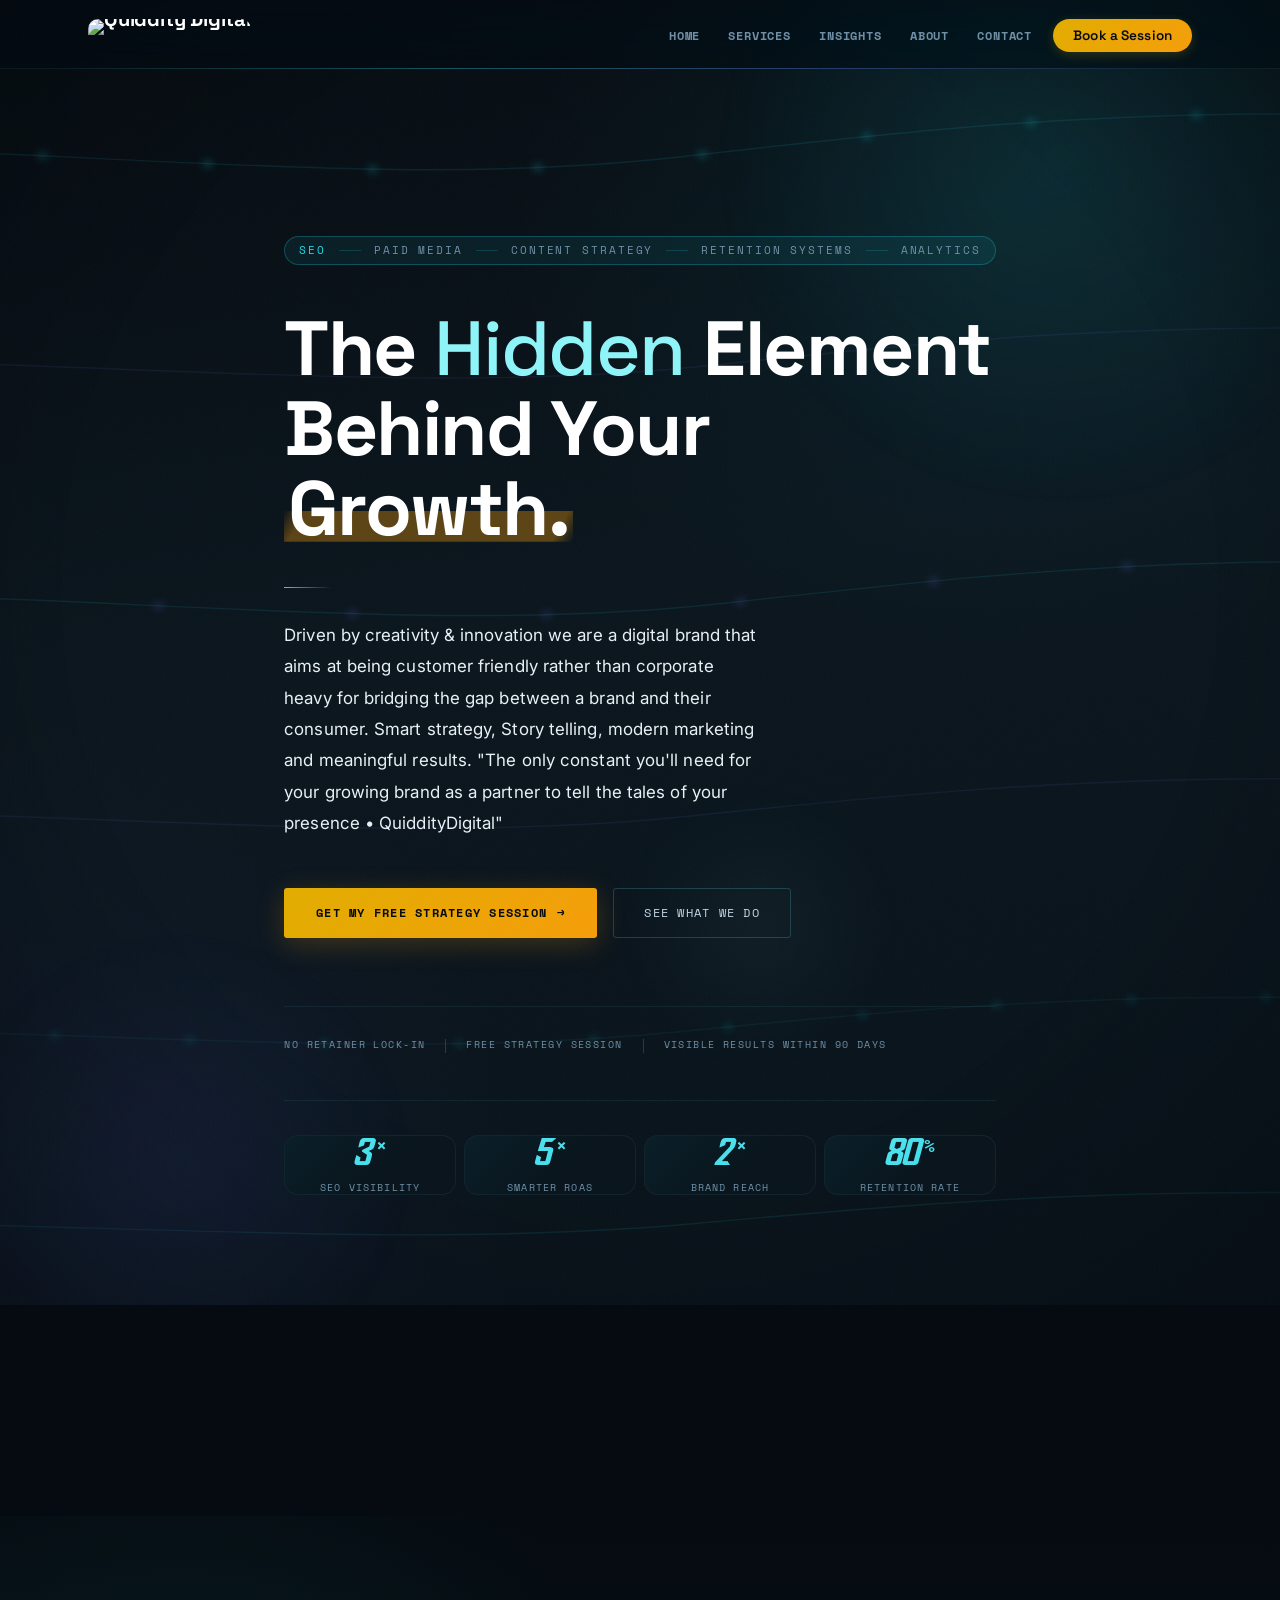
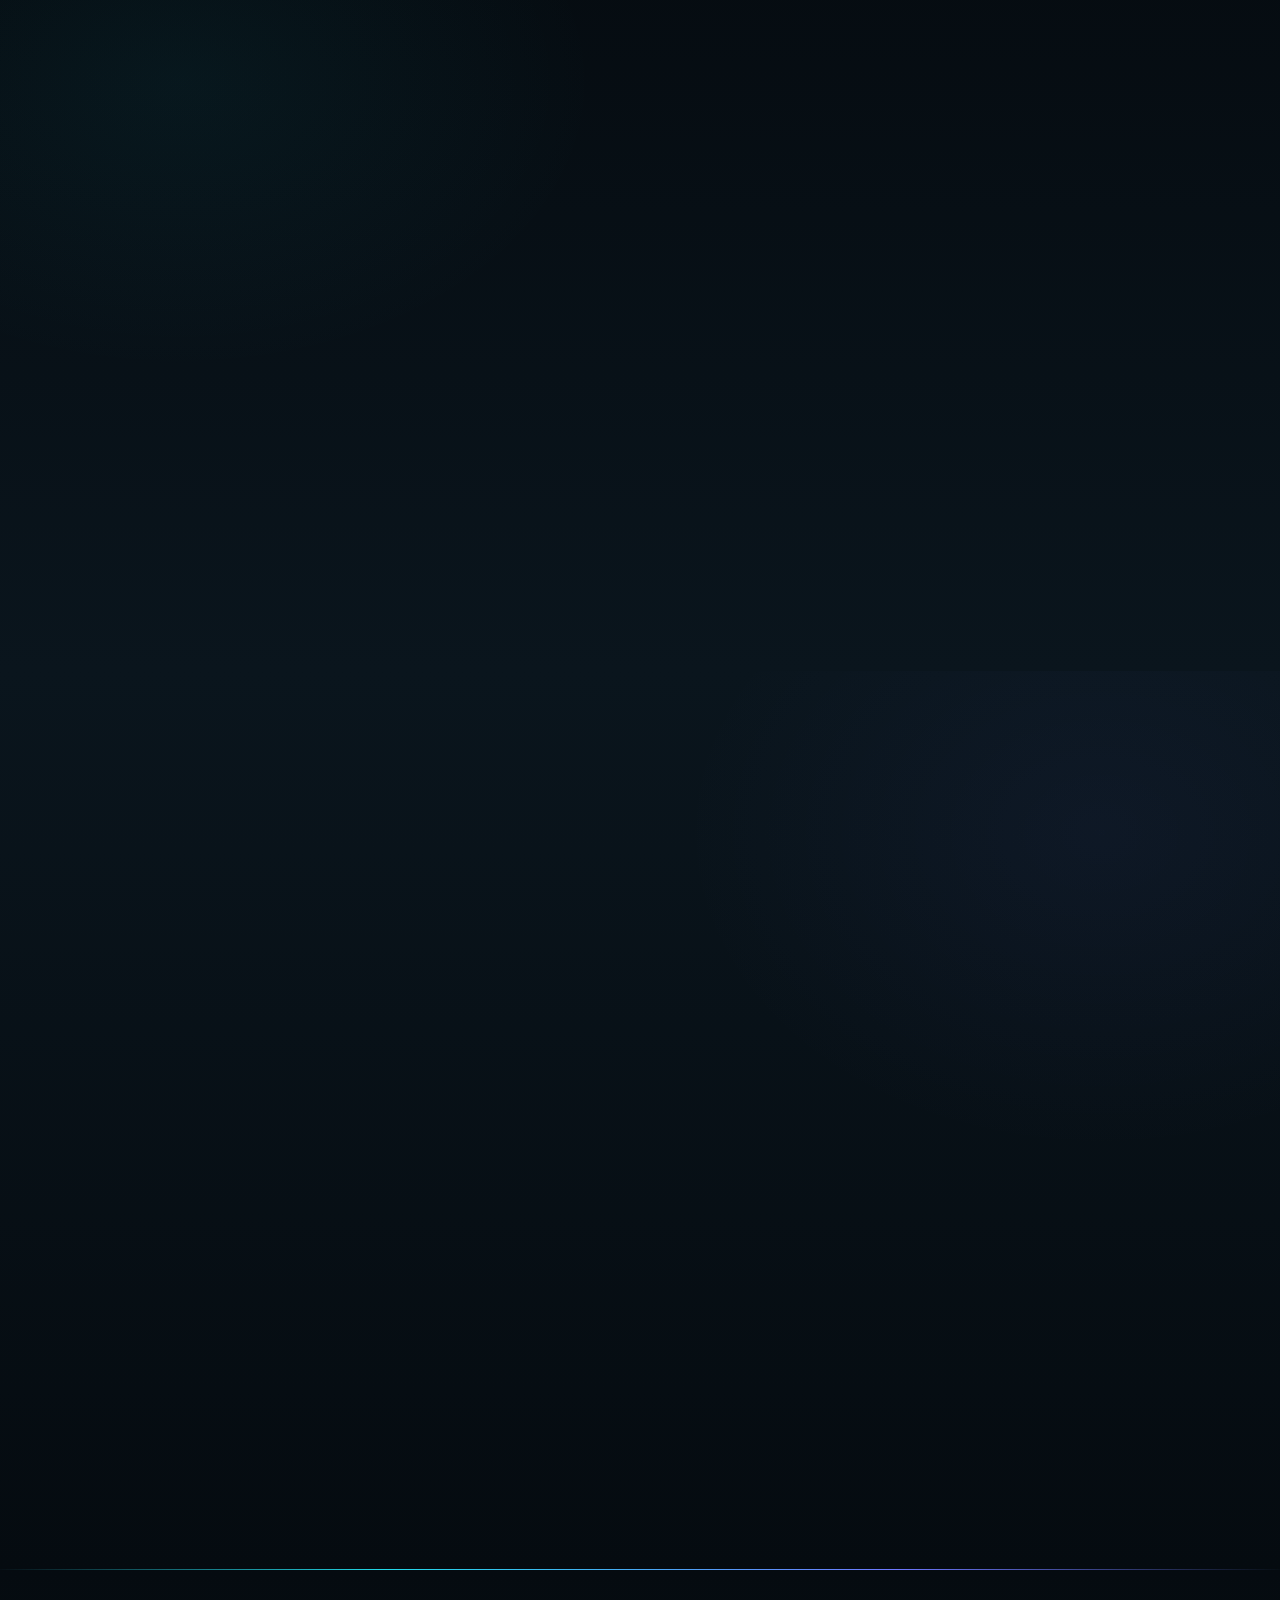
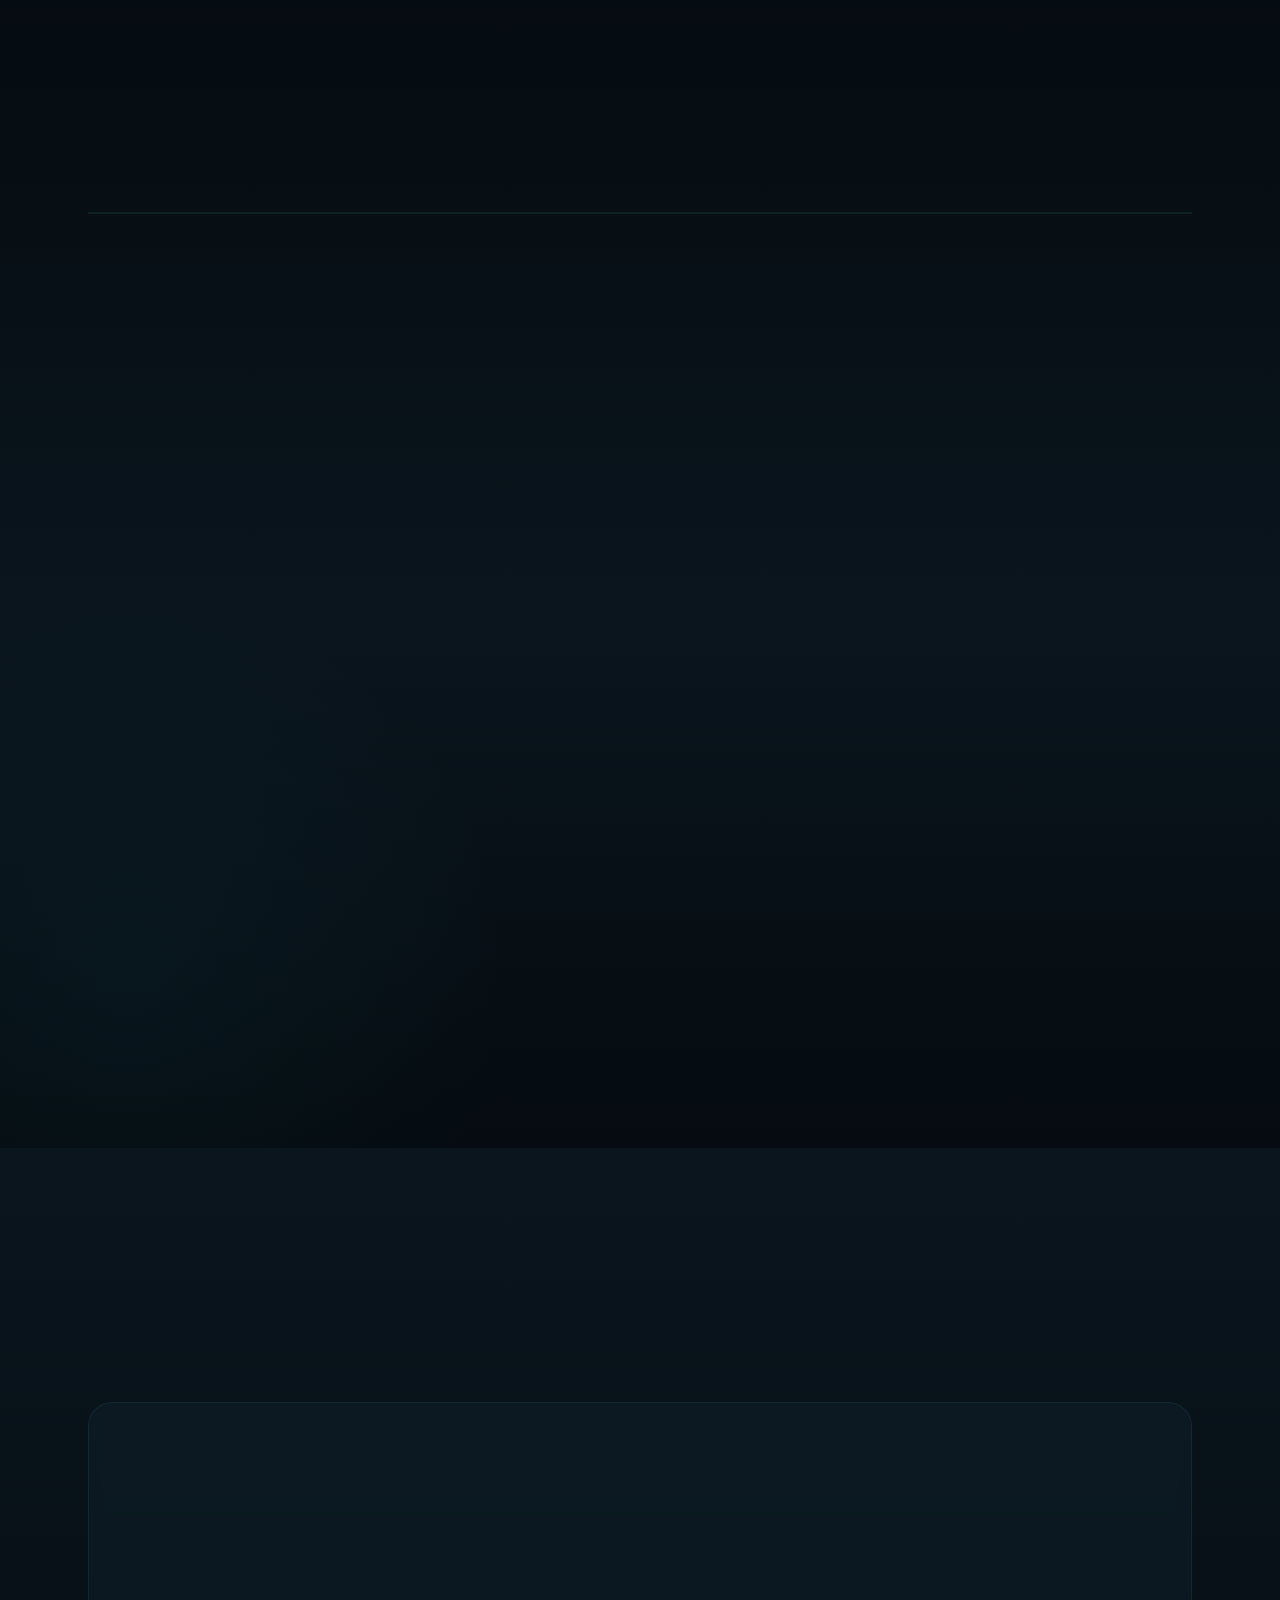
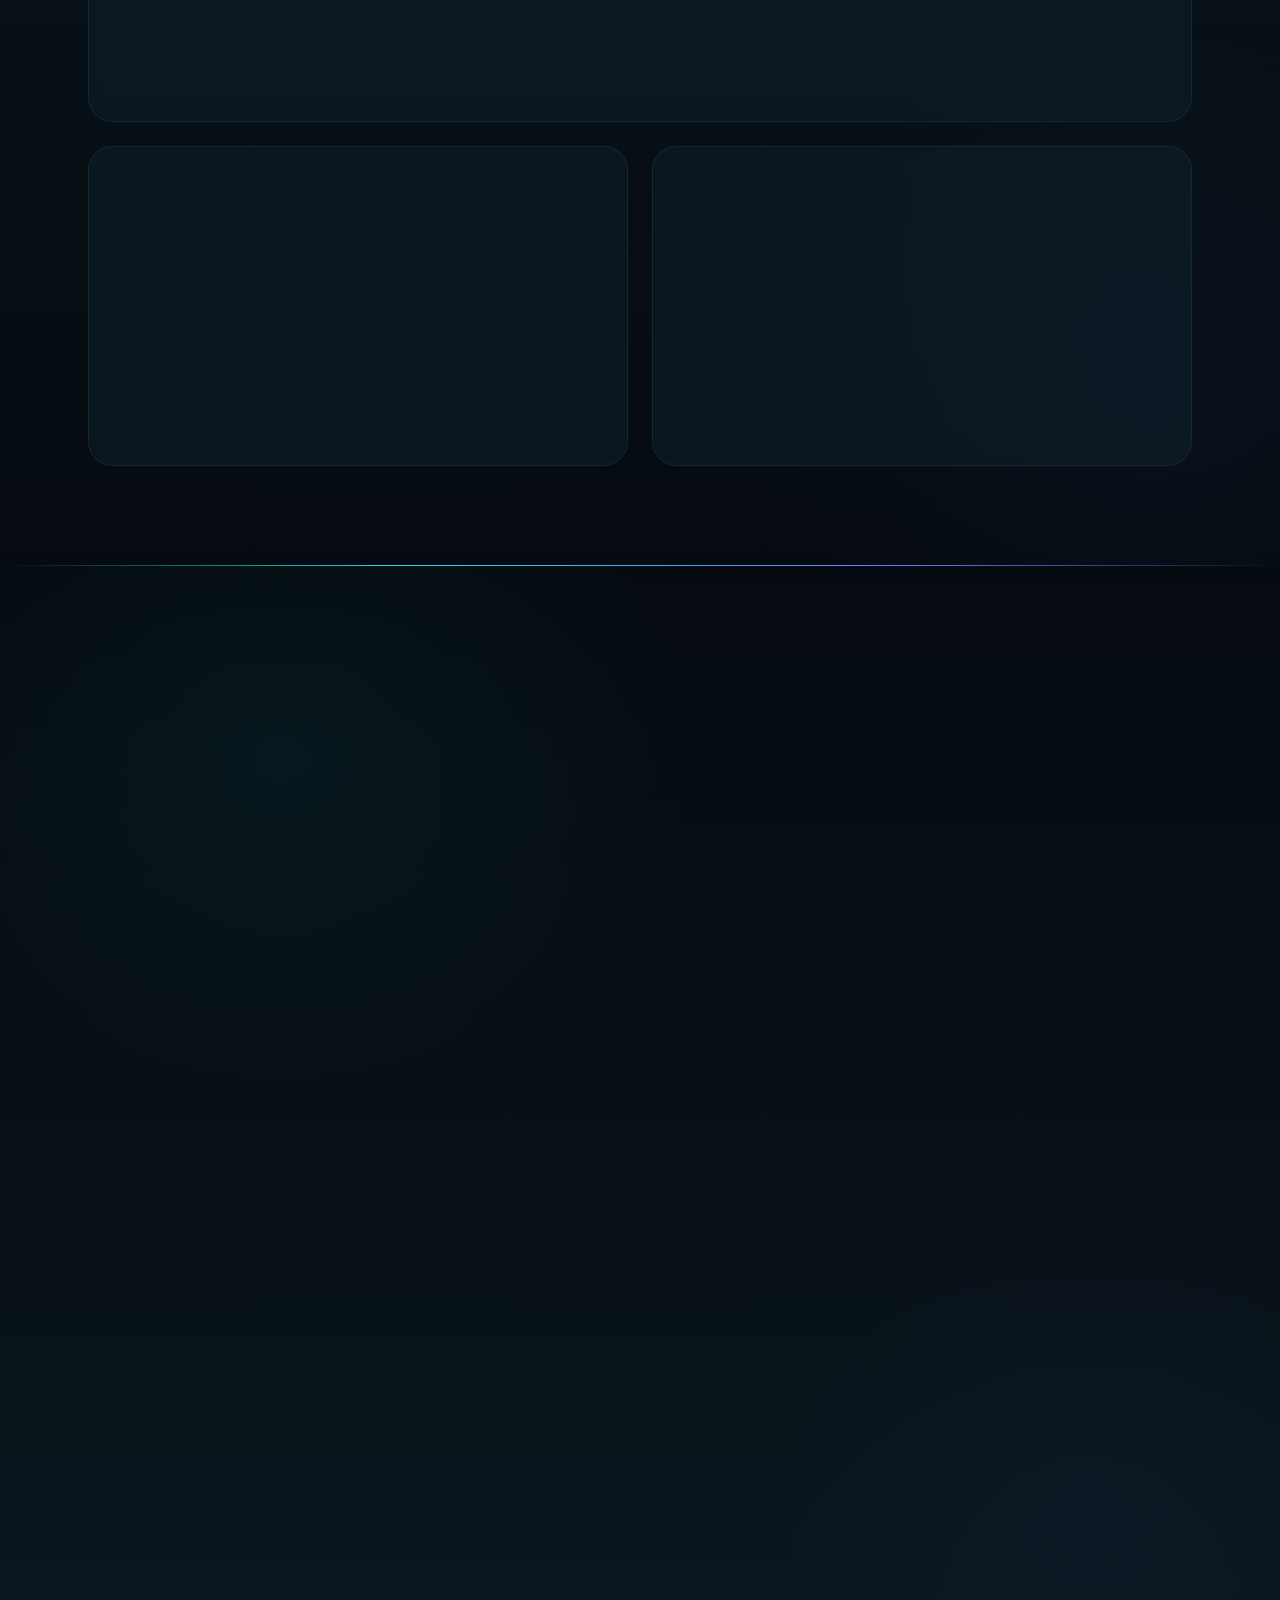
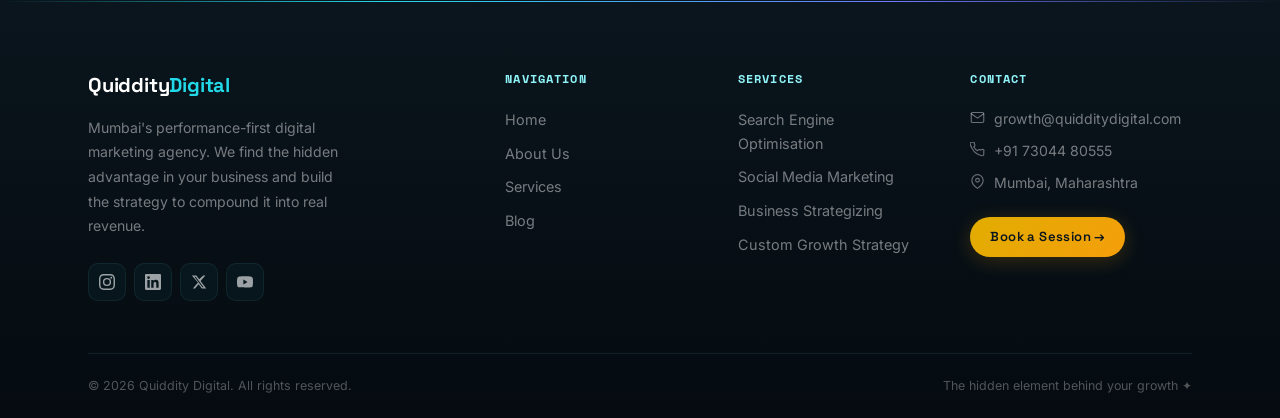
==== commit cdaaa1b4: "Add files via upload" ====
--- a/index.html
+++ b/index.html
@@ -115,7 +115,7 @@
 <nav id="navbar">
   <div class="container nav-wrap">
     <a href="#home" class="nav-logo" aria-label="Quiddity Digital – Home">
-      <span class="nav-logo-wrap"><img src="assets/Header.svg" alt="Quiddity Digital" class="nav-logo-img"></span>
+      <span class="nav-logo-wrap"><img src="assets/Header-wordmark.svg" alt="Quiddity Digital" class="nav-logo-img"></span>
     </a>
 
     <ul class="nav-links" id="navLinks">
@@ -703,17 +703,17 @@
   /* ── 2. Bioluminescent particles — 70% cyan, 30% violet ── */
   var pc = document.getElementById('heroParticles');
   if (pc) {
-    for (var i = 0; i < 34; i++) {
+    for (var i = 0; i < 58; i++) {
       var el = document.createElement('div');
       var isViolet = Math.random() < 0.3;
       el.className = 'particle' + (isViolet ? ' p-violet' : '');
-      var size = (Math.random() * 1.8 + 0.8).toFixed(1);
+      var size = (Math.random() * 2.6 + 1.6).toFixed(1);
       el.style.cssText = [
         'width:'  + size + 'px',
         'height:' + size + 'px',
         'left:'   + (Math.random() * 100).toFixed(1) + '%',
-        'bottom:' + (Math.random() * 55).toFixed(1) + '%',
-        'animation-duration:'  + (Math.random() * 16 + 10).toFixed(1) + 's',
+        'bottom:' + (Math.random() * 62).toFixed(1) + '%',
+        'animation-duration:'  + (Math.random() * 13 + 9).toFixed(1) + 's',
         'animation-delay:-'    + (Math.random() * 20).toFixed(1) + 's'
       ].join(';');
       pc.appendChild(el);
--- a/ocean-current.css
+++ b/ocean-current.css
@@ -2,11 +2,23 @@
    QUIDDITY DIGITAL — ocean-current.css
    "Hidden Current" — Visual Identity System
    Abstract deep-ocean / bioluminescent / technological aesthetic.
-   Typography: Space Grotesk (display) · Inter (body) · Space Mono (data/labels)
+   Typography: Space Grotesk (display) · Inter (body) · Space Mono
+   (data/labels) · Dash Horizon (display numerals only — digits 0-9)
    Loaded after styles.css on every page.
    ================================================================ */
 
 @import url('https://fonts.googleapis.com/css2?family=Space+Grotesk:wght@400;500;600;700&family=Space+Mono:wght@400;700&family=Inter:wght@400;500;600;700&display=swap');
+
+/* Dash Horizon — demo charset is digits + A-Z/a-z only (no symbols).
+   Used ONLY where markup isolates pure digits from any suffix glyph
+   (×, %, +), so the missing-glyph fallback risk is zero. */
+@font-face {
+  font-family: 'Dash Horizon';
+  src: url('public/fonts/Dash-Horizon-Demo.otf') format('opentype');
+  font-weight: 100 900;
+  font-style: normal;
+  font-display: swap;
+}
 
 /* ── DESIGN TOKENS ─────────────────────────────────────────────
    Core palette: abyss / depth (structure) · current / undertow (the
@@ -47,8 +59,10 @@
   --blue-mid:    rgba(34,217,232,.14);
   --blue-border: rgba(34,217,232,.26);
 
-  --cta-from: var(--undertow);
-  --cta-to:   var(--current);
+  /* --cta-from / --cta-to intentionally NOT remapped here —
+     they fall through to styles.css's original gold values
+     (#E1AD01 → #F59E0B). Gold is the site's CTA colour;
+     current/undertow are the ocean-identity accent colours. */
 
   --white:   var(--depth-1);
   --bg:      var(--abyss);
@@ -71,7 +85,7 @@
   --shadow:      0 10px 32px rgba(0,0,0,.4);
   --shadow-md:   0 16px 48px rgba(0,0,0,.5);
   --shadow-blue: 0 8px 32px rgba(34,217,232,.20);
-  --shadow-cta:  0 10px 36px rgba(110,120,255,.26);
+  --shadow-cta:  0 10px 36px rgba(245,158,11,.30);
 }
 
 /* ── GLOBAL BASE ──────────────────────────────────────────────── */
@@ -127,7 +141,7 @@
   box-shadow: 0 12px 40px rgba(0,0,0,.35) !important;
 }
 
-/* ── Logo — pre-cropped wordmark asset (assets/Header.svg).
+/* ── Logo — pre-cropped wordmark asset (assets/Header-wordmark.svg).
    Gold "QUIDDITY" + white "DIGITAL", icon mark already removed
    at the asset level, so this is just a plain sized image. ── */
 .nav-logo {
@@ -229,15 +243,15 @@
 .particle {
   position: absolute; border-radius: 50%; opacity: 0;
   background: var(--current);
-  box-shadow: 0 0 6px var(--current);
+  box-shadow: 0 0 10px var(--current), 0 0 2px var(--current-soft);
   animation: float-up linear infinite;
 }
-.particle.p-violet { background: var(--undertow); box-shadow: 0 0 6px var(--undertow) }
+.particle.p-violet { background: var(--undertow); box-shadow: 0 0 10px var(--undertow), 0 0 2px var(--undertow-soft) }
 @keyframes float-up {
   0%   { opacity: 0;   transform: translateY(0) }
-  10%  { opacity: .5 }
-  82%  { opacity: .12 }
-  100% { opacity: 0;   transform: translateY(-170px) }
+  10%  { opacity: .82 }
+  82%  { opacity: .28 }
+  100% { opacity: 0;   transform: translateY(-230px) }
 }
 
 /* ── HERO LAYOUT ─────────────────────────────────────────────── */
@@ -309,12 +323,12 @@
   display: inline-flex; align-items: center; gap: 10px; padding: 15px 32px;
   font-family: var(--ff-mono); font-size: .78rem; font-weight: 700; letter-spacing: .1em; text-transform: uppercase;
   color: var(--abyss);
-  background: linear-gradient(120deg, var(--current) 0%, var(--undertow) 100%);
+  background: linear-gradient(135deg, var(--cta-from), var(--cta-to));
   border: none; border-radius: 3px; cursor: pointer; text-decoration: none;
   transition: transform .4s var(--ease-current), box-shadow .4s var(--ease-current);
-  box-shadow: 0 6px 28px rgba(34,217,232,.18);
-}
-.btn-ocean-primary:hover { transform: translateY(-3px); box-shadow: 0 10px 36px rgba(110,120,255,.32) }
+  box-shadow: 0 6px 28px rgba(245,158,11,.22);
+}
+.btn-ocean-primary:hover { transform: translateY(-3px); box-shadow: var(--shadow-cta) }
 .btn-ocean-primary .btn-arr { transition: transform .4s var(--ease-current); display: inline-block }
 .btn-ocean-primary:hover .btn-arr { transform: translateX(5px) }
 
@@ -336,9 +350,9 @@
 .trust-sep { width: 1px !important; height: 14px !important; background: var(--edge-strong) !important; display: inline-block !important; font-size: 0 !important }
 
 /* stats row */
-.hero-stats { display: flex !important; flex-wrap: wrap !important; gap: 0 !important; margin-top: 46px !important; padding-top: 34px !important; border-top: 1px solid var(--edge) !important; opacity: 0; animation: fadeInUp .7s var(--ease-current) .88s forwards }
-.hstat { flex: 1; min-width: 100px; padding: 0 32px 0 0 !important; position: relative }
-.hstat-n { font-family: var(--ff-h) !important; font-size: 2.3rem !important; font-weight: 700 !important; line-height: 1 !important; color: var(--current) !important; letter-spacing: -.02em !important }
+.hero-stats { display: flex !important; flex-wrap: wrap !important; gap: 8px !important; margin-top: 46px !important; padding-top: 34px !important; border-top: 1px solid var(--edge) !important; opacity: 0; animation: fadeInUp .7s var(--ease-current) .88s forwards }
+.hstat { flex: 1; min-width: 100px; padding: 0 !important; position: relative; text-align: center }
+.hstat-n { font-family: 'Dash Horizon', var(--ff-h) !important; font-size: 2.3rem !important; font-weight: 700 !important; line-height: 1 !important; color: var(--current) !important; letter-spacing: -.02em !important }
 .hstat-n sup { font-family: var(--ff-mono) !important; font-size: .5em !important; font-weight: 700 !important; vertical-align: super !important; color: var(--undertow-soft) !important }
 .hstat-l { font-family: var(--ff-mono) !important; font-size: .6rem !important; font-weight: 400 !important; letter-spacing: .12em !important; text-transform: uppercase !important; color: var(--text-muted) !important; margin-top: 6px !important; display: block !important }
 .hstat:nth-child(even) .hstat-n { color: var(--undertow-soft) !important }
@@ -391,7 +405,7 @@
   letter-spacing: -.005em !important; color: var(--text-bright) !important;
 }
 .signal-text .hl, .philosophy-quote em {
-  color: var(--current-soft) !important; font-weight: 600 !important;
+  color: var(--gold) !important; font-weight: 600 !important;
   font-style: normal !important; font-family: inherit !important; font-size: 1em !important; letter-spacing: inherit !important;
 }
 .philosophy-attr { display: none !important }
@@ -451,7 +465,7 @@
   padding: 0 .05em;
   border-radius: 2px;
 }
-.svc-cat--cta { color: var(--undertow-soft) !important }
+.svc-cat.svc-cat--cta { color: var(--gold) !important }
 
 /* Gold as section highlighter */
 .c-gold { color: var(--gold) !important }
@@ -464,7 +478,7 @@
 /* ════════════════════════════════════════════════════════════
    BUTTONS
    ════════════════════════════════════════════════════════════ */
-.btn-cta { box-shadow: 0 4px 20px rgba(110,120,255,.18) !important }
+.btn-cta { box-shadow: 0 4px 20px rgba(245,158,11,.20) !important }
 .btn-cta:hover { box-shadow: var(--shadow-cta) !important }
 .btn-ghost:hover { background: var(--blue-l) !important; color: var(--current-soft) !important; border-color: var(--current) !important }
 
@@ -492,12 +506,12 @@
   transform: scaleX(0); transform-origin: left; transition: transform .8s var(--ease-current);
 }
 .hc:hover::before { transform: scaleX(1) }
-.hc-n { color: rgba(34,217,232,.32) !important; font-family: var(--ff-mono) !important; font-size: .64rem !important; letter-spacing: .16em !important; font-weight: 700 !important }
+.hc-n { color: rgba(34,217,232,.32) !important; font-family: 'Dash Horizon', var(--ff-mono) !important; font-size: .64rem !important; letter-spacing: .16em !important; font-weight: 700 !important }
 .hc h3 { color: var(--text-bright) !important; font-family: var(--ff-h) !important; font-weight: 600 !important }
 .hc p { color: var(--text-main) !important; font-family: var(--ff-b) !important }
 .hci--grey { background: var(--depth-2) !important; border: 1px solid var(--edge) !important }
 .hc-tag { background: var(--blue-l) !important; color: var(--current-soft) !important; border: 1px solid var(--edge) !important; font-family: var(--ff-mono) !important; letter-spacing: .08em !important; font-weight: 400 !important }
-.hct--cta { background: rgba(110,120,255,.08) !important; color: var(--undertow-soft) !important; border: 1px solid var(--edge-violet) !important }
+.hct--cta { background: rgba(245,158,11,.08) !important; color: var(--gold) !important; border: 1px solid rgba(245,158,11,.30) !important }
 
 
 /* ════════════════════════════════════════════════════════════
@@ -505,12 +519,12 @@
    ════════════════════════════════════════════════════════════ */
 .svc-row { border-bottom: 1px solid var(--edge) !important; transition: background .5s, padding-left .5s, border-color .5s }
 .svc-row:hover { background: rgba(34,217,232,.025) !important; border-radius: var(--r) }
-.svc-i { font-family: var(--ff-mono) !important; color: var(--text-muted) !important; letter-spacing: .12em !important; font-weight: 400 !important }
+.svc-i { font-family: 'Dash Horizon', var(--ff-mono) !important; color: var(--text-muted) !important; letter-spacing: .12em !important; font-weight: 400 !important }
 .svc-cat { font-family: var(--ff-mono) !important; color: var(--current) !important; letter-spacing: .18em !important; font-weight: 400 !important }
 .svc-title { color: var(--text-bright) !important; font-family: var(--ff-h) !important; font-weight: 600 !important }
 .svc-desc { color: var(--text-main) !important; font-family: var(--ff-b) !important }
-.svc-row--featured { background: rgba(110,120,255,.025) !important; border-color: var(--edge-violet) !important }
-.svc-row--featured:hover { background: rgba(110,120,255,.05) !important }
+.svc-row--featured { background: rgba(245,158,11,.04) !important; border-color: rgba(245,158,11,.22) !important }
+.svc-row--featured:hover { background: rgba(245,158,11,.07) !important }
 .svc-row:nth-child(even):not(.svc-row--featured) .svc-i { color: var(--undertow-soft) !important }
 .svc-row:nth-child(even):not(.svc-row--featured):hover { padding-left: 22px !important }
 .svc-row:nth-child(odd):hover { padding-left: 14px !important }
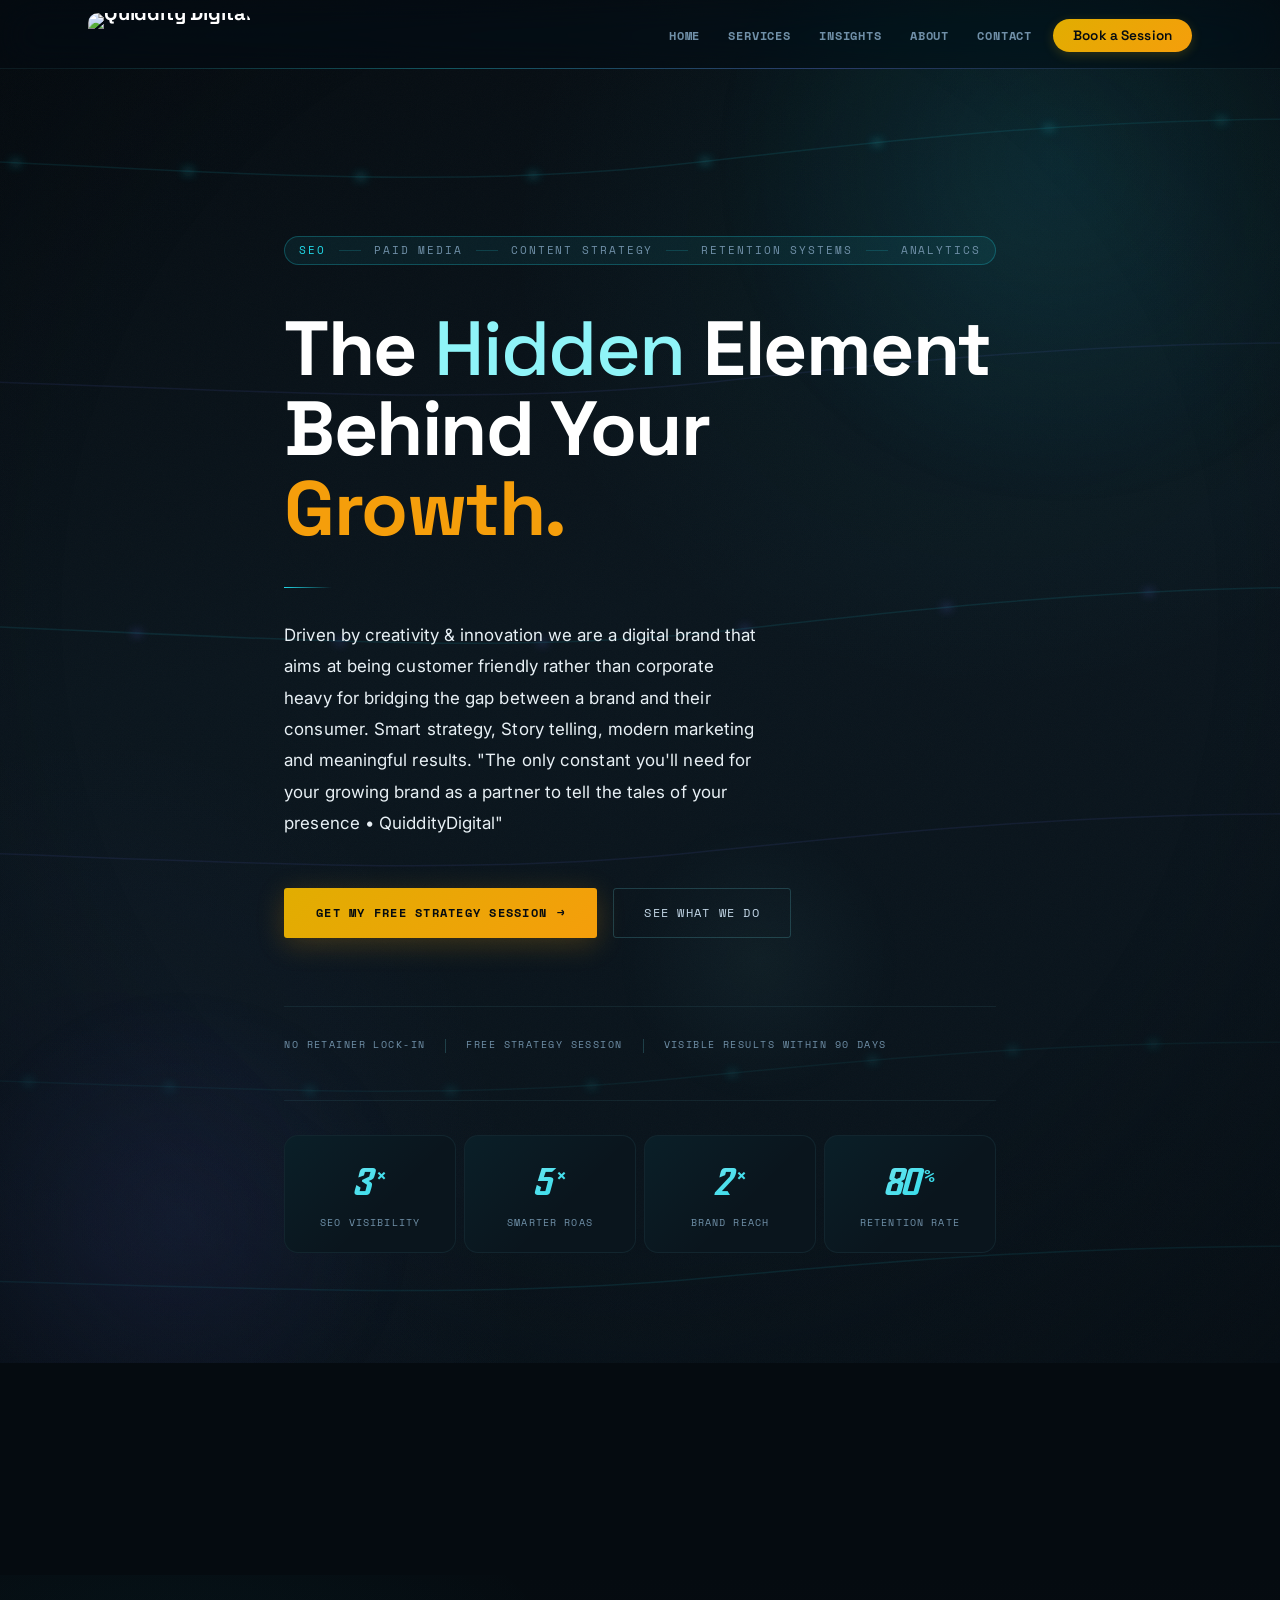
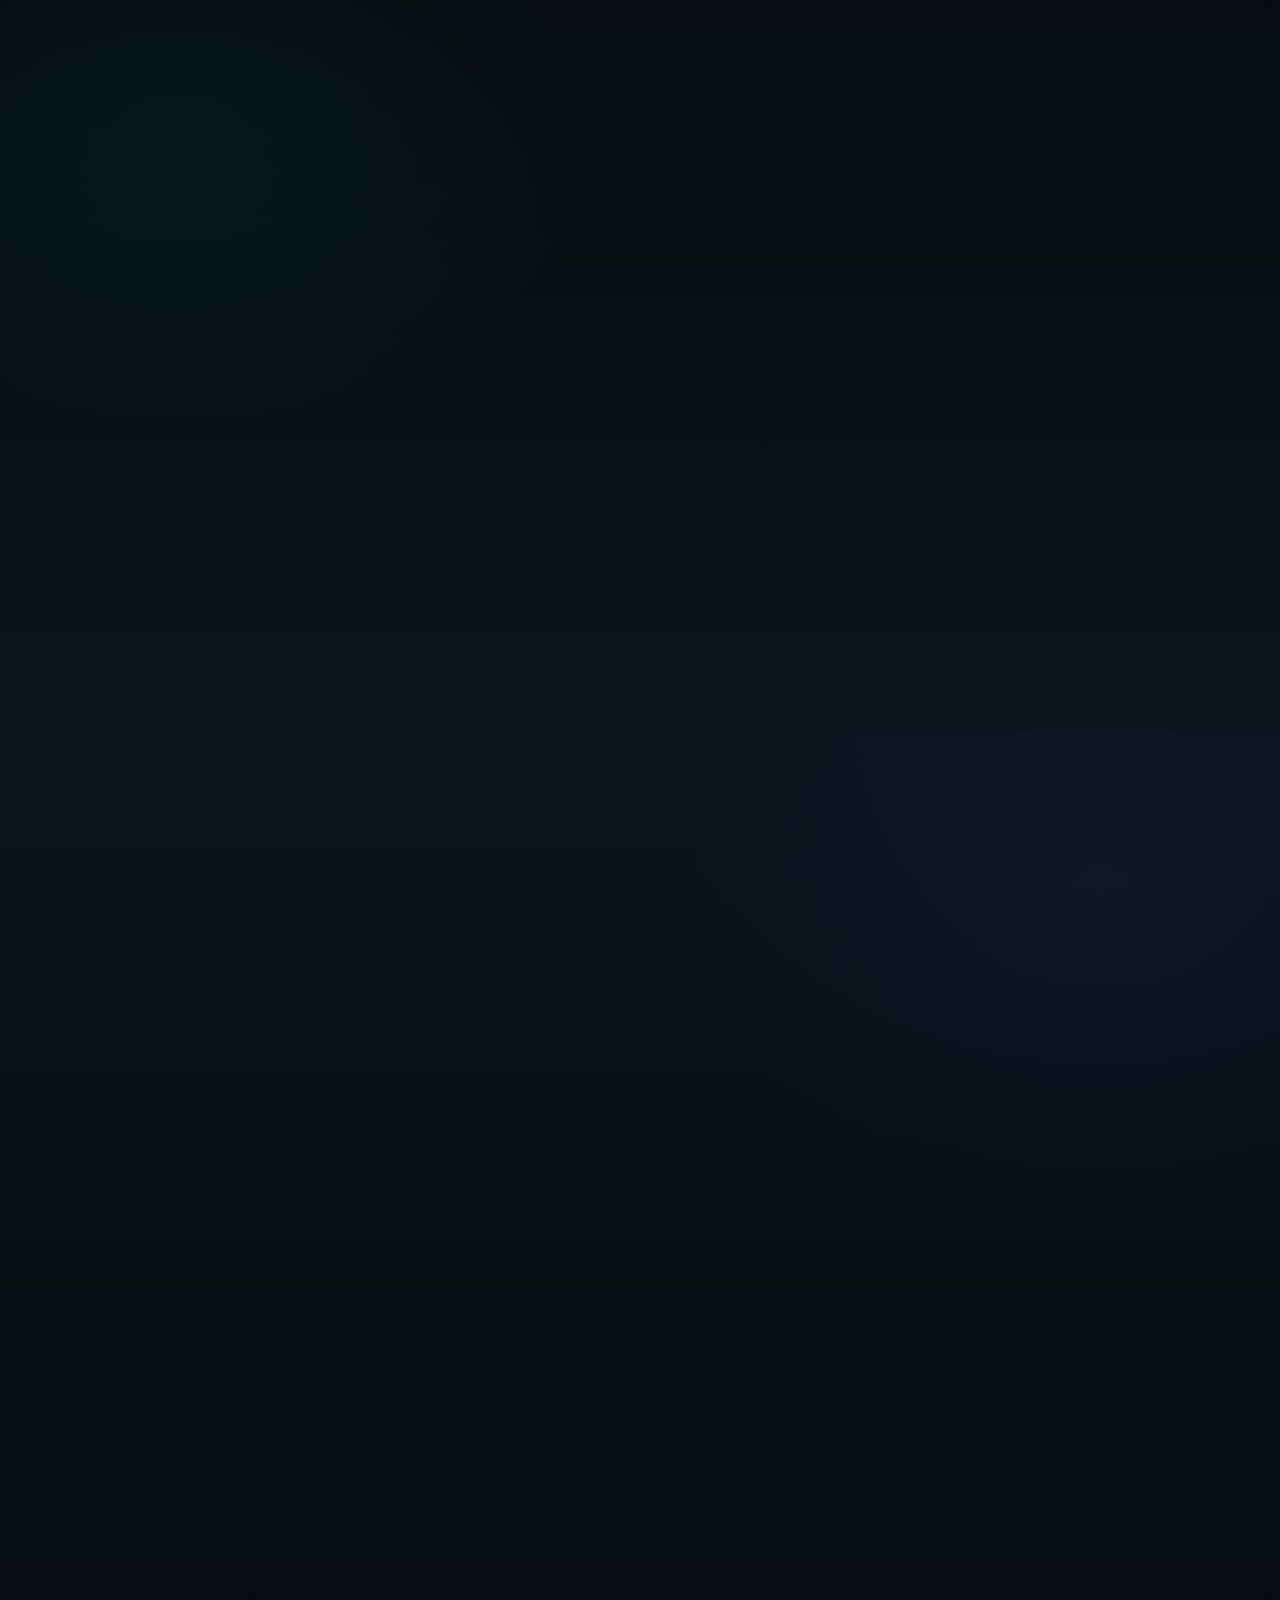
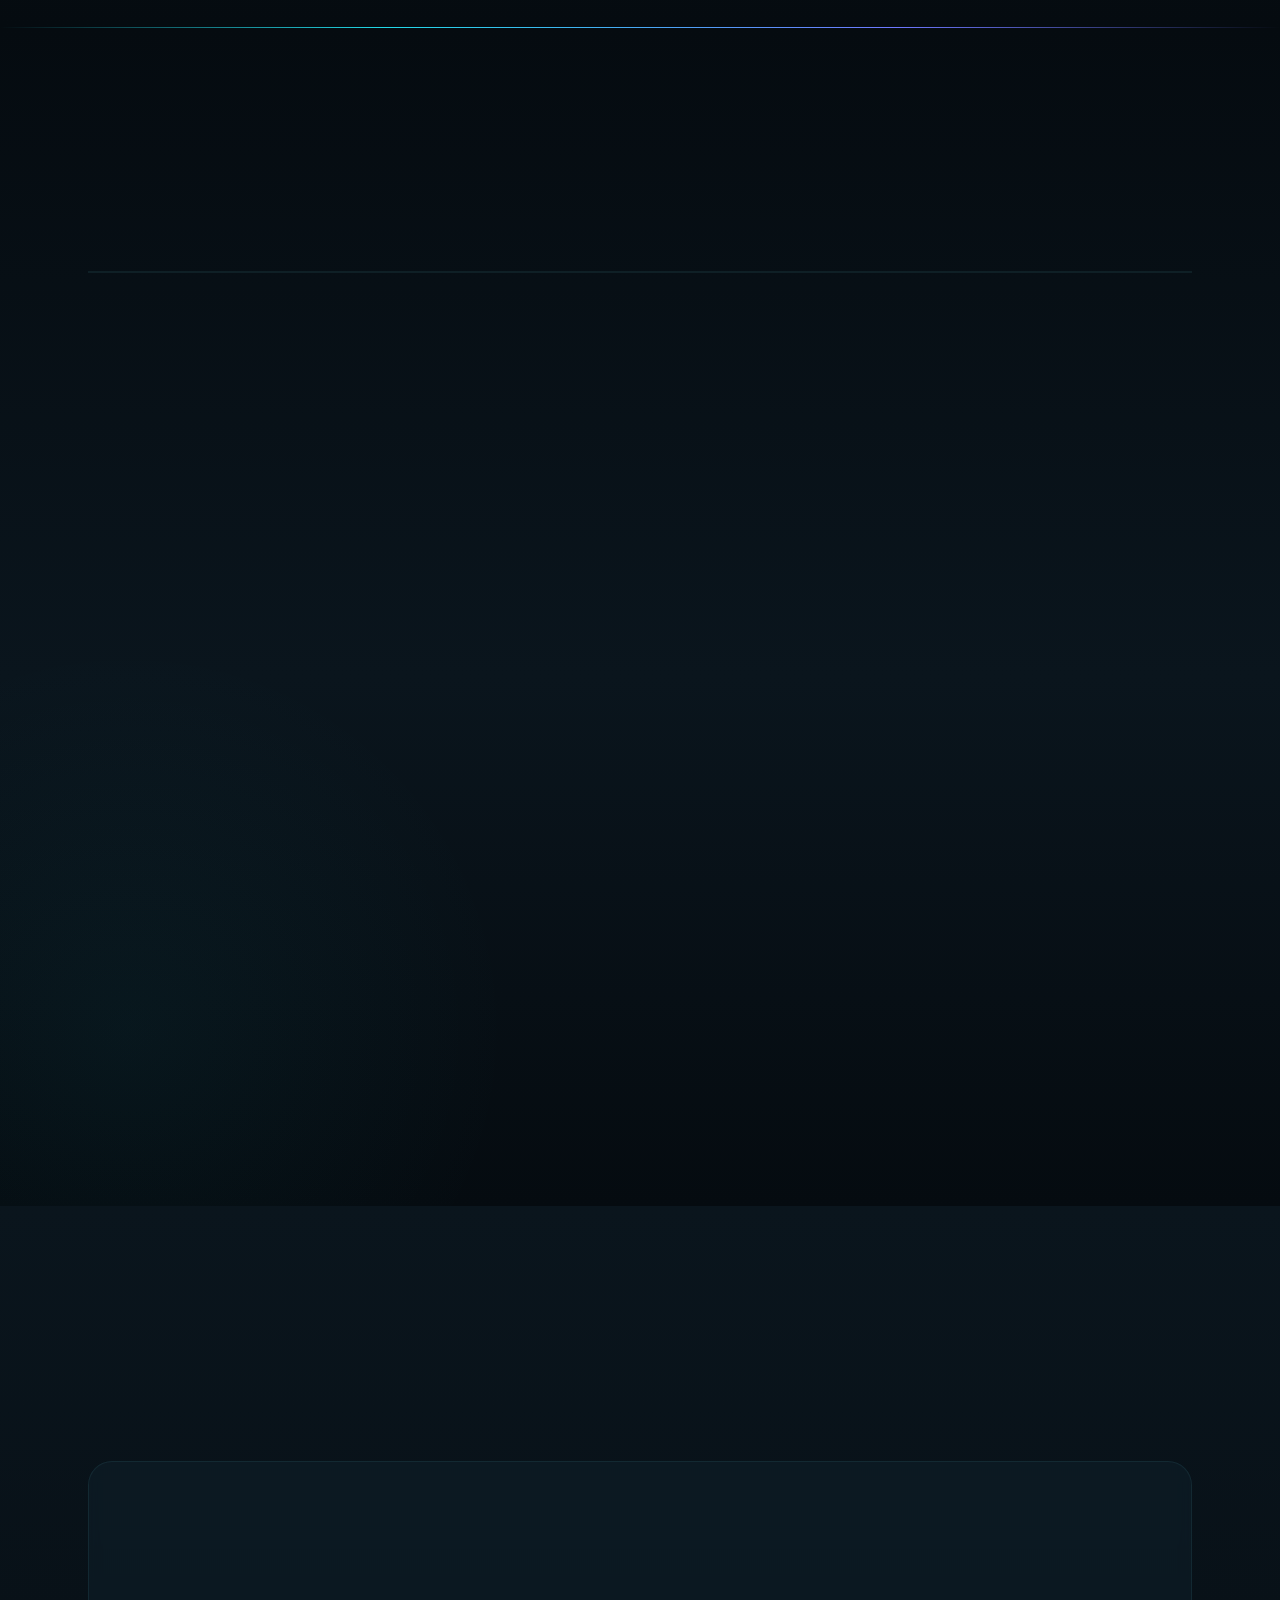
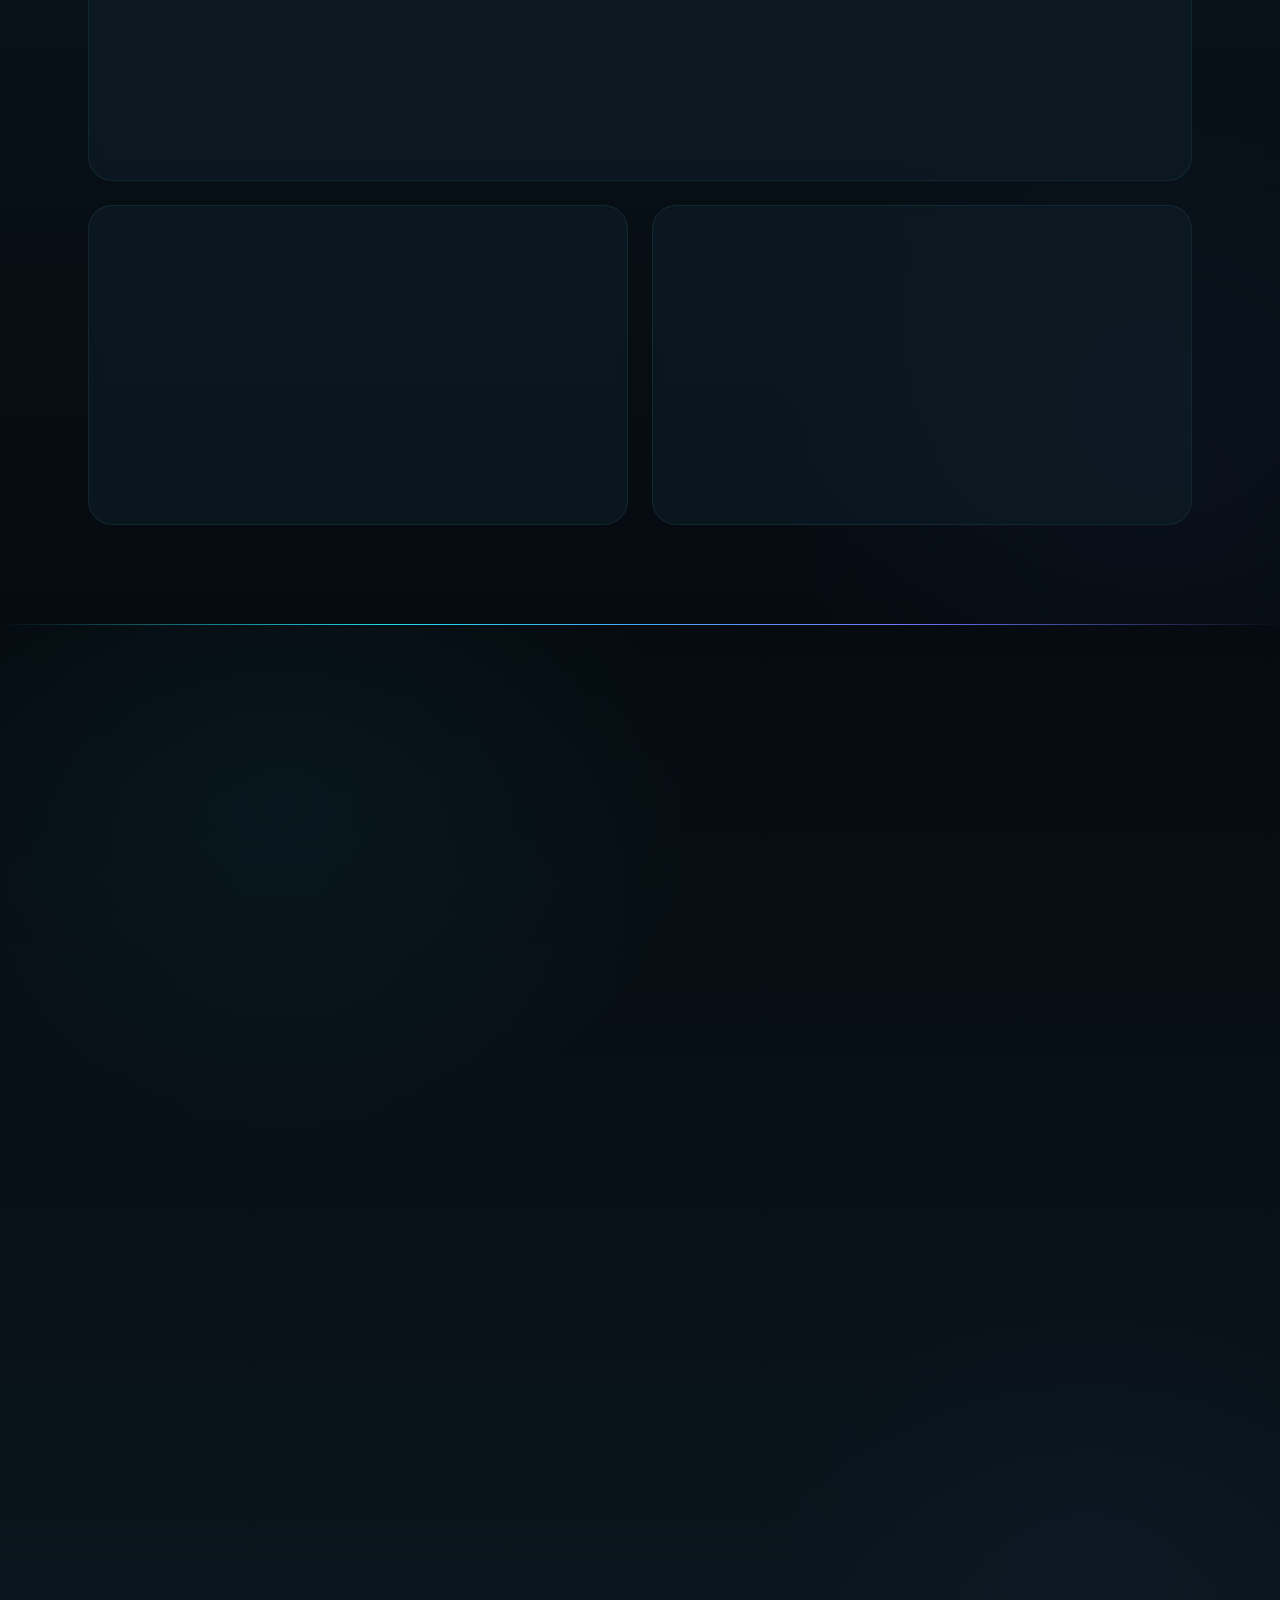
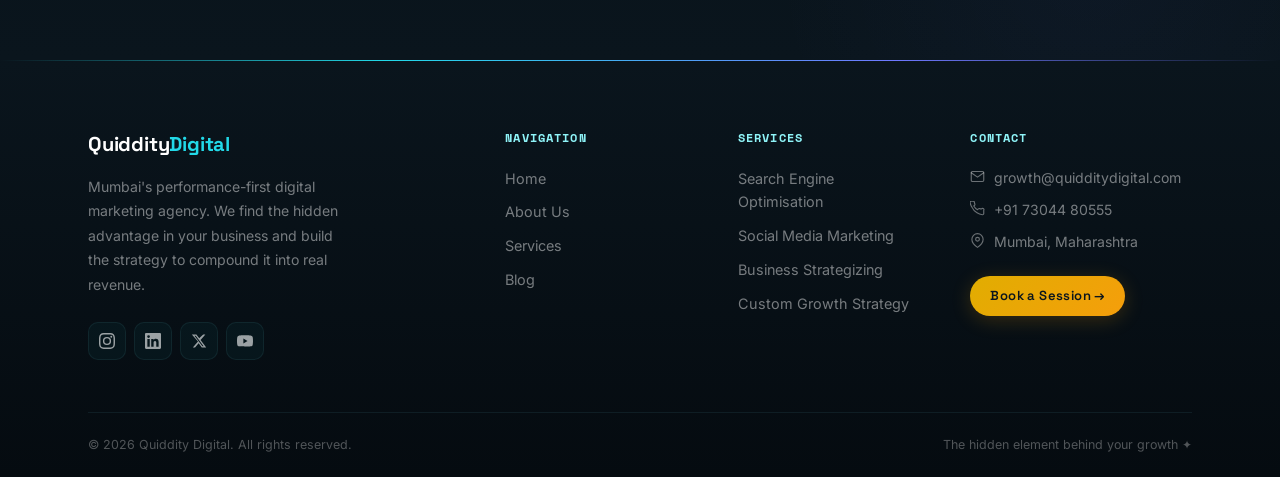
==== commit 870ccbef: "Add files via upload" ====
--- a/index.html
+++ b/index.html
@@ -115,7 +115,7 @@
 <nav id="navbar">
   <div class="container nav-wrap">
     <a href="#home" class="nav-logo" aria-label="Quiddity Digital – Home">
-      <span class="nav-logo-wrap"><img src="assets/Header-wordmark.svg" alt="Quiddity Digital" class="nav-logo-img"></span>
+      <span class="nav-logo-wrap"><img src="assets/Header-wordmark-v3.svg" alt="Quiddity Digital" class="nav-logo-img"></span>
     </a>
 
     <ul class="nav-links" id="navLinks">
--- a/ocean-current.css
+++ b/ocean-current.css
@@ -141,19 +141,28 @@
   box-shadow: 0 12px 40px rgba(0,0,0,.35) !important;
 }
 
-/* ── Logo — pre-cropped wordmark asset (assets/Header-wordmark.svg).
+/* ── Logo — pre-cropped wordmark asset (assets/Header-wordmark-v3.svg).
    Gold "QUIDDITY" + white "DIGITAL", icon mark already removed
-   at the asset level, so this is just a plain sized image. ── */
+   at the asset level, so this is just a plain sized image.
+   Sized larger for a real brand-mark presence; scales down in
+   stages at the existing layout breakpoints, never stretched
+   (height set, width auto preserves the SVG's native ratio). ── */
 .nav-logo {
   display: inline-flex !important;
   align-items: center !important;
   text-decoration: none !important;
   line-height: 0 !important;
 }
-.nav-logo-wrap { display: inline-block; line-height: 0 }
-.nav-logo-img { height: 30px; width: auto; display: block }
+.nav-logo-wrap { display: inline-block; line-height: 0; transition: height .3s var(--ease-current) }
+.nav-logo-img { height: 42px; width: auto; display: block; transition: height .3s var(--ease-current) }
+@media (max-width: 1024px) {
+  .nav-logo-img { height: 36px }
+}
 @media (max-width: 768px) {
-  .nav-logo-img { height: 20px }
+  .nav-logo-img { height: 28px }
+}
+@media (max-width: 480px) {
+  .nav-logo-img { height: 25px }
 }
 
 .nav-links a:not(.nav-cta) {
@@ -290,17 +299,10 @@
   letter-spacing: inherit !important; color: var(--current-soft) !important;
 }
 .hero-h1 .h1-accent {
-  position: relative; display: inline-block;
   font-style: normal !important; font-family: inherit !important;
   font-weight: 700 !important; font-size: 1em !important;
   letter-spacing: inherit !important;
-  color: var(--text-bright) !important;
-  background-image: linear-gradient(120deg, transparent 0%, var(--gold-35) 7%, var(--gold-35) 93%, transparent 100%);
-  background-size: 100% .4em;
-  background-position: 0 86%;
-  background-repeat: no-repeat;
-  padding: 0 .05em;
-  border-radius: 2px;
+  color: var(--gold) !important;
 }
 
 .hero-rule {
@@ -348,11 +350,16 @@
 .trust-item svg { display: none !important }
 .trust-item:hover { color: var(--text-soft) !important }
 .trust-sep { width: 1px !important; height: 14px !important; background: var(--edge-strong) !important; display: inline-block !important; font-size: 0 !important }
+@media (max-width: 768px) {
+  .hero-trust-bar { flex-direction: column !important; align-items: flex-start !important; gap: 12px !important }
+  .trust-item { padding: 0 !important }
+  .trust-sep { display: none !important }
+}
 
 /* stats row */
 .hero-stats { display: flex !important; flex-wrap: wrap !important; gap: 8px !important; margin-top: 46px !important; padding-top: 34px !important; border-top: 1px solid var(--edge) !important; opacity: 0; animation: fadeInUp .7s var(--ease-current) .88s forwards }
-.hstat { flex: 1; min-width: 100px; padding: 0 !important; position: relative; text-align: center }
-.hstat-n { font-family: 'Dash Horizon', var(--ff-h) !important; font-size: 2.3rem !important; font-weight: 700 !important; line-height: 1 !important; color: var(--current) !important; letter-spacing: -.02em !important }
+.hstat { flex: 1; min-width: 100px; padding: 26px 14px 24px !important; position: relative; text-align: center }
+.hstat-n { font-family: 'Dash Horizon', var(--ff-h) !important; font-size: 2.3rem !important; font-weight: 700 !important; line-height: 1.3 !important; color: var(--current) !important; letter-spacing: -.02em !important; display: inline-block !important }
 .hstat-n sup { font-family: var(--ff-mono) !important; font-size: .5em !important; font-weight: 700 !important; vertical-align: super !important; color: var(--undertow-soft) !important }
 .hstat-l { font-family: var(--ff-mono) !important; font-size: .6rem !important; font-weight: 400 !important; letter-spacing: .12em !important; text-transform: uppercase !important; color: var(--text-muted) !important; margin-top: 6px !important; display: block !important }
 .hstat:nth-child(even) .hstat-n { color: var(--undertow-soft) !important }
@@ -389,7 +396,7 @@
 .signal-glyph { flex-shrink: 0; width: 88px; opacity: .85; line-height: 0 }
 .signal-glyph svg { width: 100%; height: auto; display: block }
 
-.signal-meta, .philosophy-band > .philosophy-inner > div:first-child {
+.signal-meta {
   flex-shrink: 0; display: flex; flex-direction: column; gap: 6px;
   font-family: var(--ff-mono);
   padding-right: 32px; border-right: 1px solid var(--edge);
@@ -456,20 +463,11 @@
 #booking::before, #booking::after { display: none !important }
 
 /* shared accent overrides */
-.c-cta {
-  color: var(--text-bright) !important;
-  background-image: linear-gradient(120deg, transparent 0%, var(--gold-35) 7%, var(--gold-35) 93%, transparent 100%);
-  background-size: 100% .36em;
-  background-position: 0 88%;
-  background-repeat: no-repeat;
-  padding: 0 .05em;
-  border-radius: 2px;
-}
+.c-cta { color: var(--gold) !important }
 .svc-cat.svc-cat--cta { color: var(--gold) !important }
 
 /* Gold as section highlighter */
 .c-gold { color: var(--gold) !important }
-.section-h2 em, .section-h2 .c-cta { color: var(--undertow-soft) !important }
 
 /* Main content paragraph copy — bright, near-white */
 .body-p { color: var(--text-main) !important }
@@ -619,19 +617,18 @@
   .hero-h1 { font-size: clamp(2.5rem, 9.5vw, 3.6rem) !important }
   .discipline-strip { flex-wrap: wrap; gap: 8px }
   .discipline-sep { display: none }
-  .trust-item { padding: 0 12px !important }
 
   .cl--c { opacity: .04 }
   .cl--c.cl--pulse { opacity: .22 }
   .bio-orb--c { display: none }
 
   .philosophy-inner, .signal-inner { flex-direction: column; align-items: flex-start; gap: 20px }
-  .signal-meta, .philosophy-band > .philosophy-inner > div:first-child {
+  .signal-meta {
     flex-direction: row; align-items: center; gap: 14px;
     padding-right: 0; border-right: none;
     padding-bottom: 16px; border-bottom: 1px solid var(--edge); width: 100%;
   }
-  .signal-glyph { width: 64px }
+  .signal-glyph { width: 64px !important }
 
   .hc:nth-child(2), .hc:nth-child(3) { --off: 0px }
 
@@ -648,7 +645,7 @@
   .hero-actions { gap: 12px !important }
   .btn-ocean-primary, .btn-ocean-ghost { padding: 13px 22px; font-size: .72rem }
   .signal-band, .philosophy-band { padding: 44px 0 }
-  .signal-glyph { width: 56px }
+  .signal-glyph { width: 56px !important }
   .signal-text, .philosophy-quote { font-size: 1.15rem !important }
   #homeBlogGrid > .blog-card:first-child .blog-body { padding: 24px }
 }
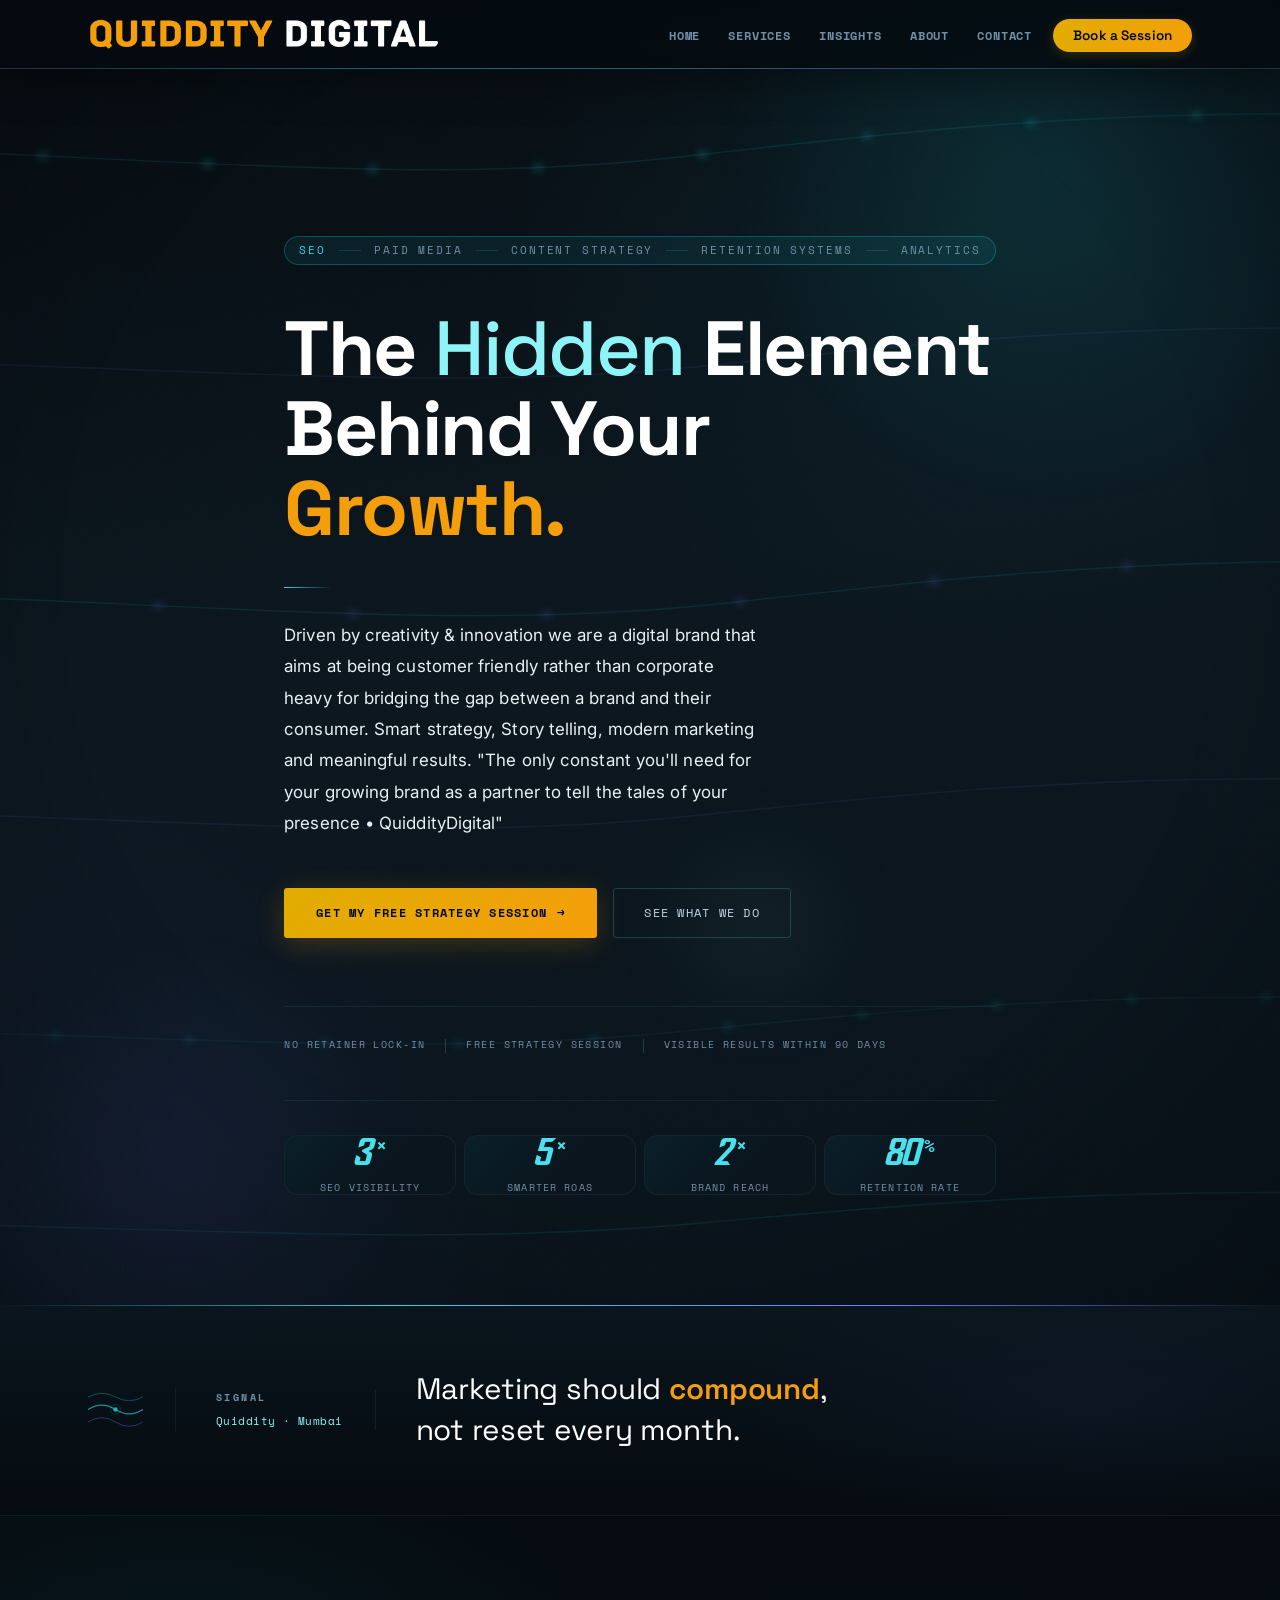
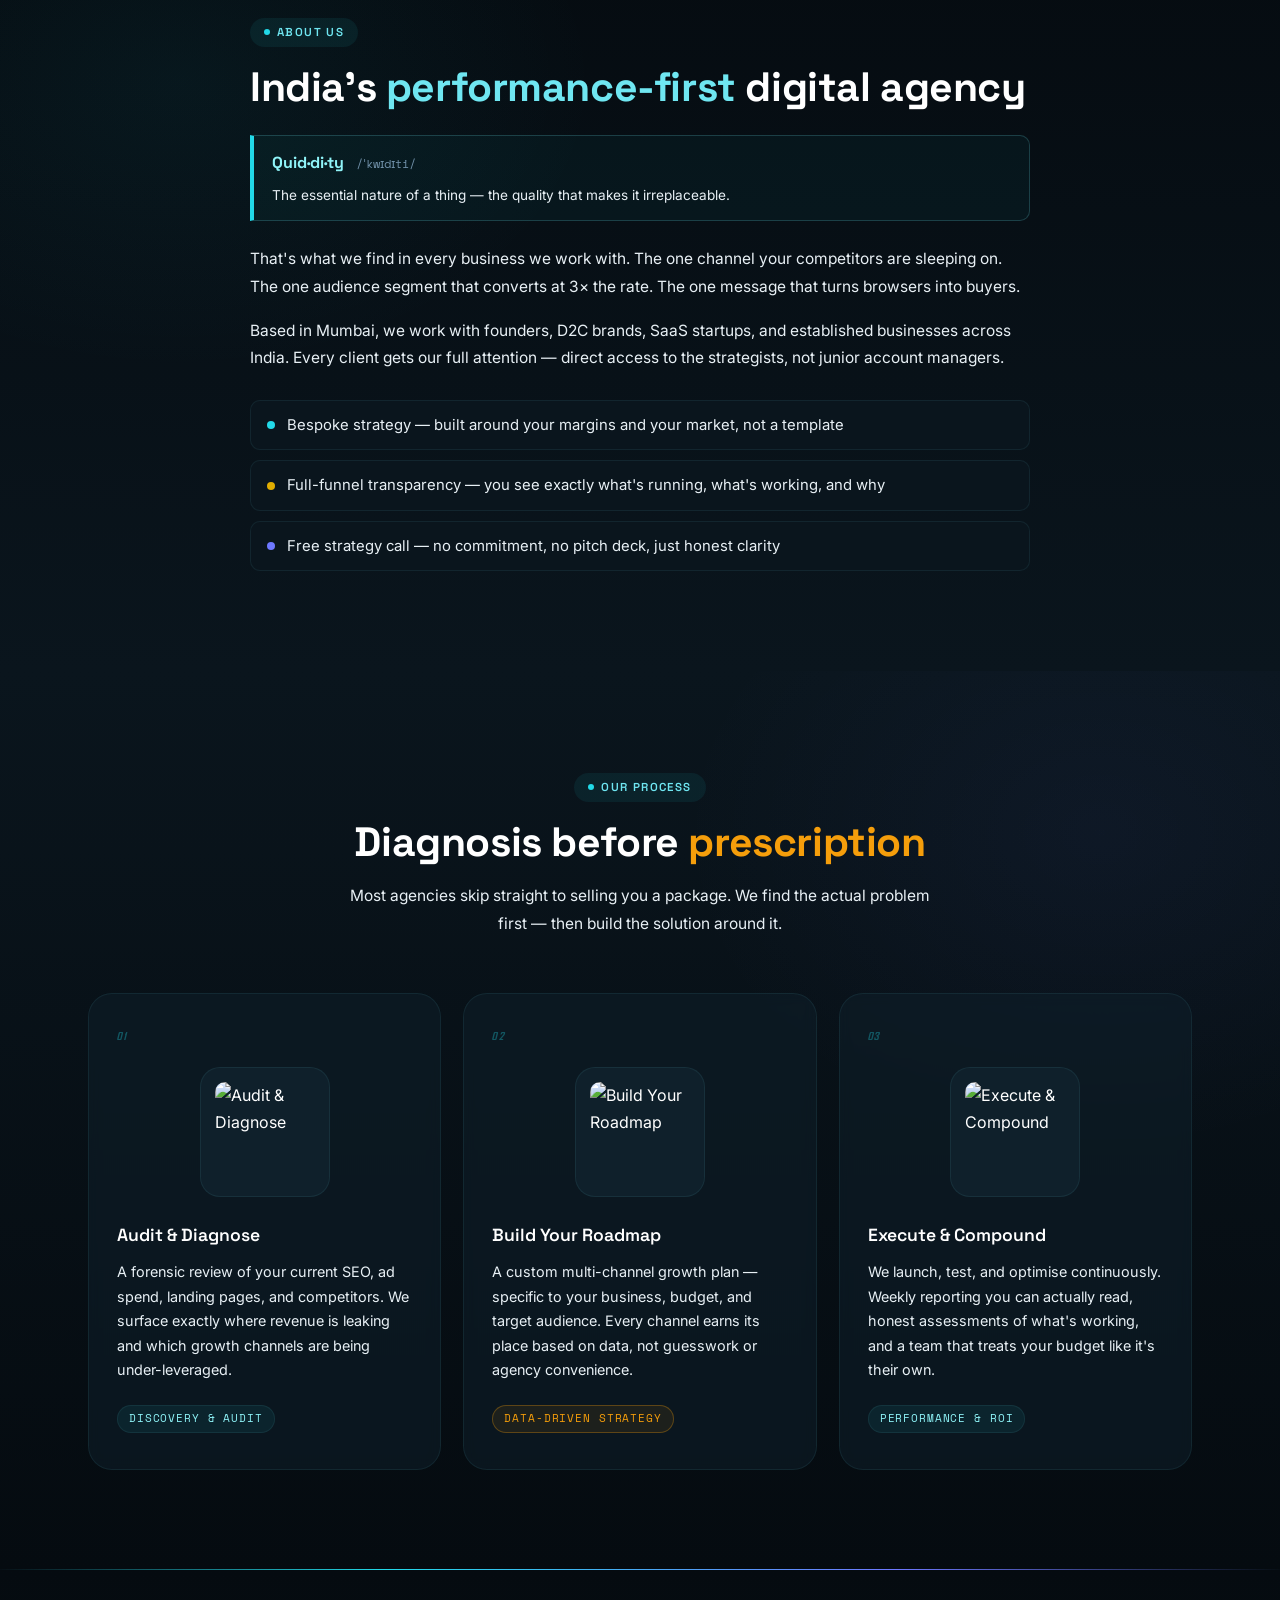
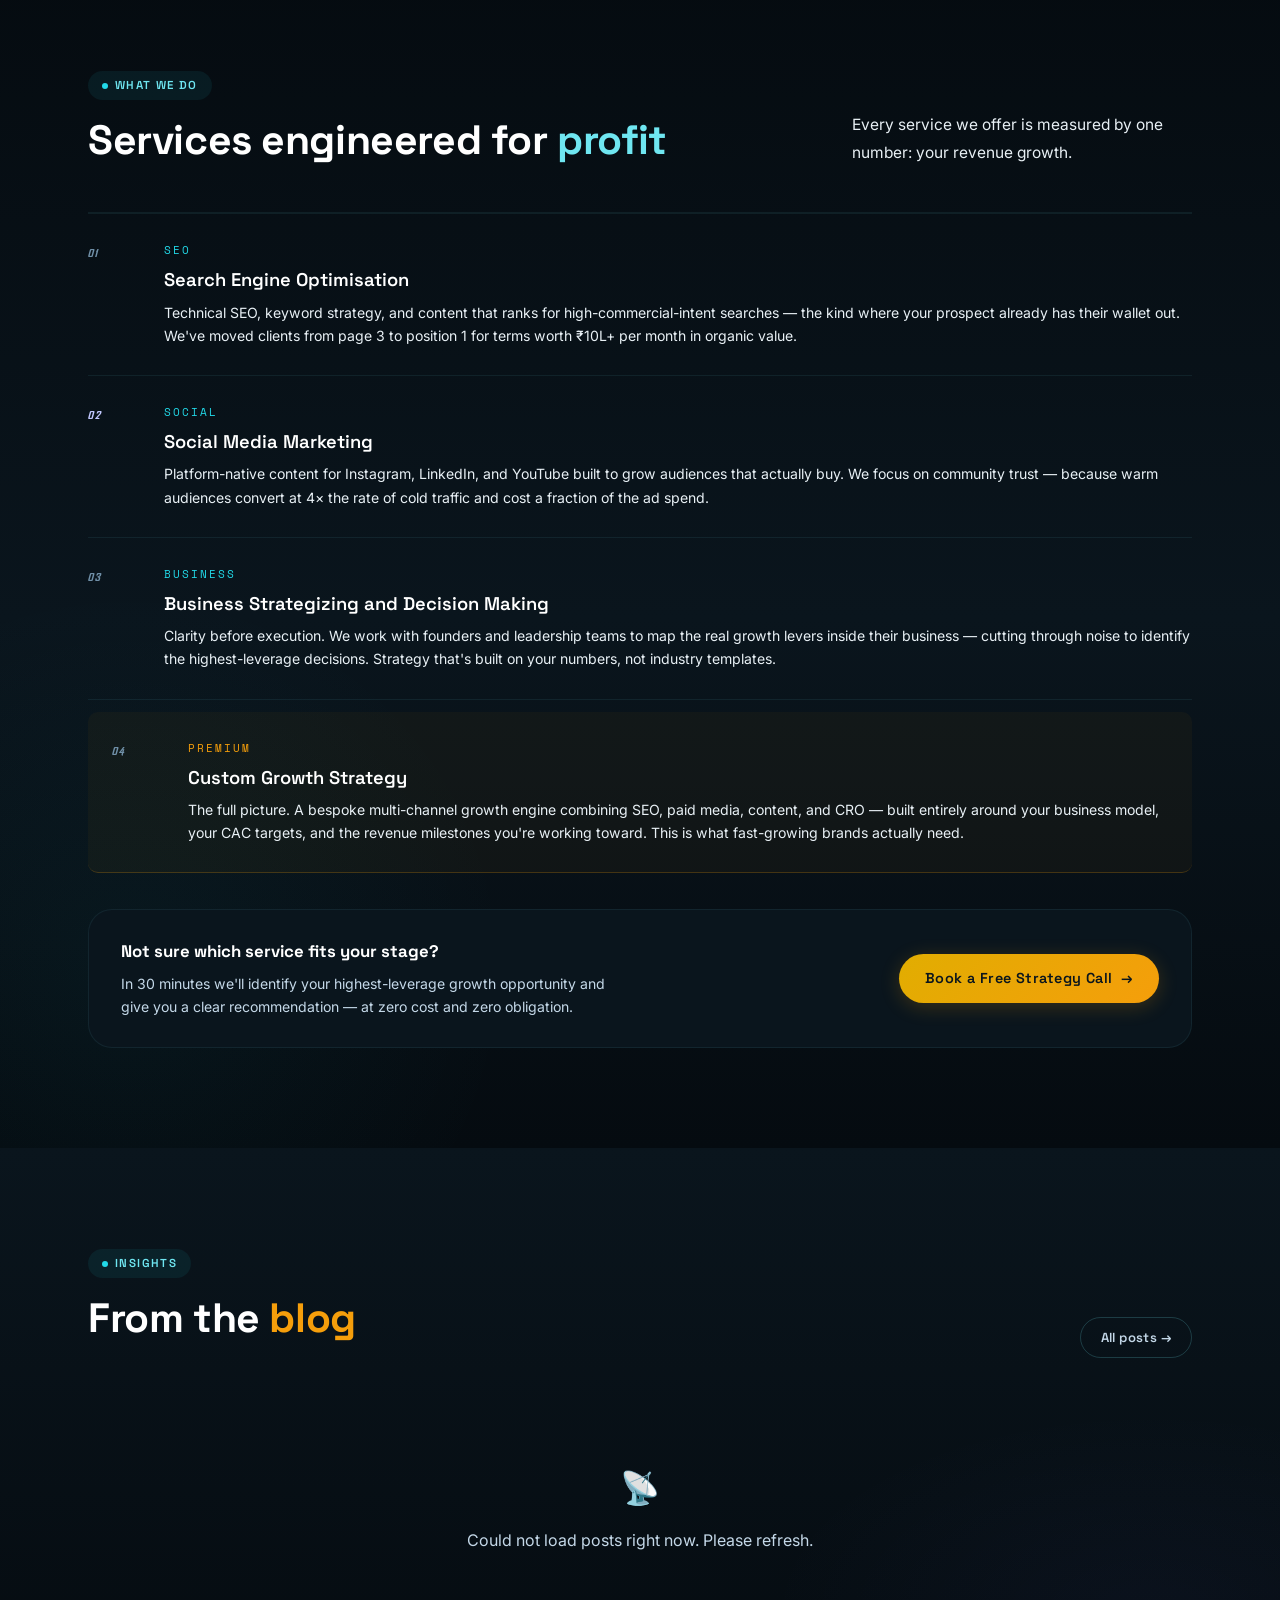
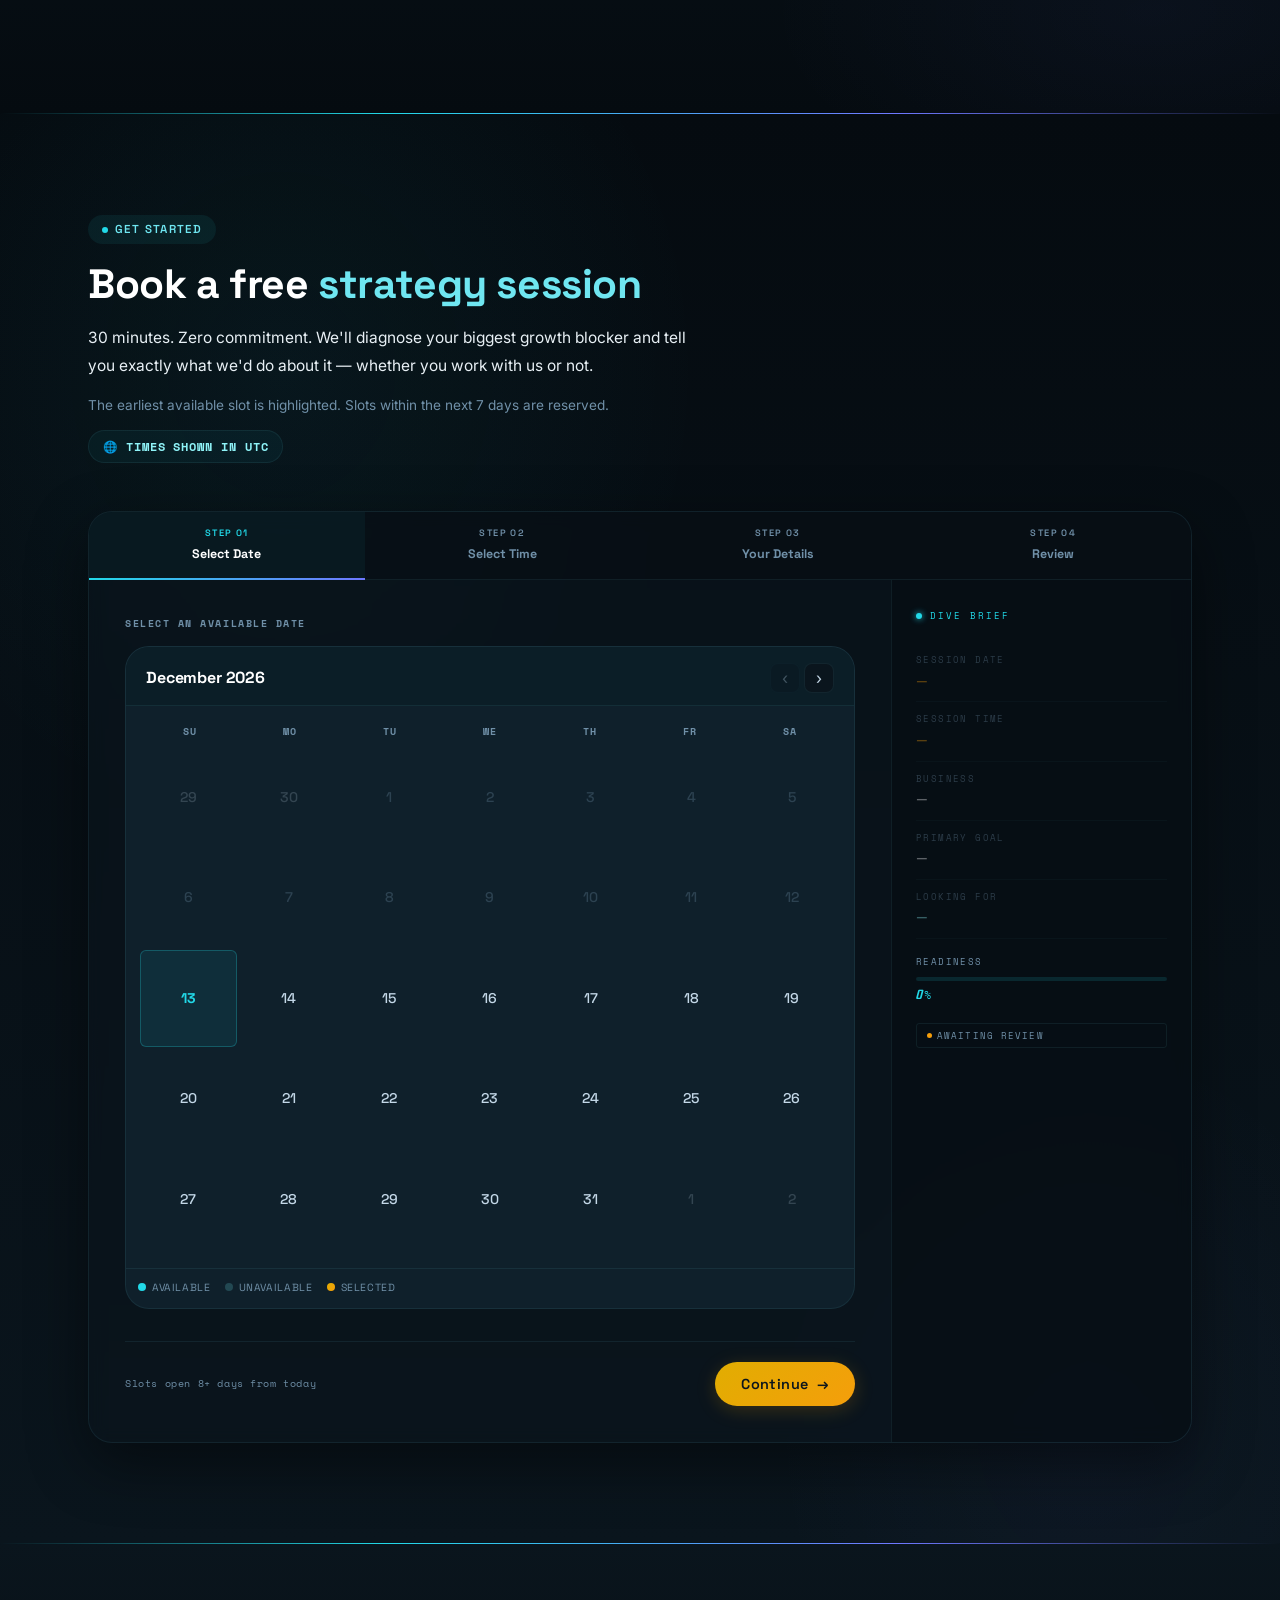
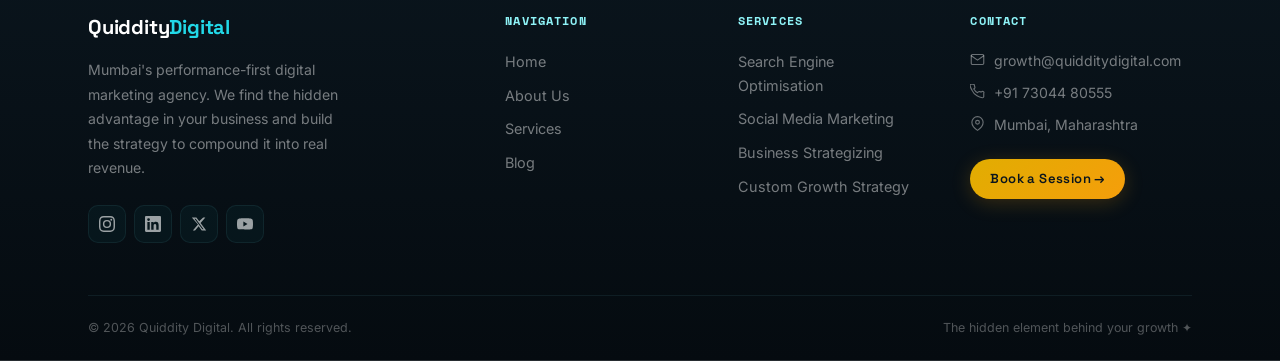
==== commit df5d7691: "Add files via upload" ====
--- a/index.html
+++ b/index.html
@@ -27,6 +27,7 @@
   <link rel="preconnect" href="https://fonts.gstatic.com" crossorigin/>
   <link rel="stylesheet" href="styles.css"/>
   <link rel="stylesheet" href="ocean-current.css"/>
+  <link rel="stylesheet" href="booking-v2.css"/>
   <style>
     /* Layout-only rules not covered by ocean-current.css */
     .about-copy-full { max-width: 780px; margin: 0 auto }
@@ -115,7 +116,7 @@
 <nav id="navbar">
   <div class="container nav-wrap">
     <a href="#home" class="nav-logo" aria-label="Quiddity Digital – Home">
-      <span class="nav-logo-wrap"><img src="assets/Header-wordmark-v3.svg" alt="Quiddity Digital" class="nav-logo-img"></span>
+      <span class="nav-logo-wrap"><img src="assets/Header-wordmark.svg" alt="Quiddity Digital" class="nav-logo-img"></span>
     </a>
 
     <ul class="nav-links" id="navLinks">
@@ -458,153 +459,352 @@
       <div class="section-tag">Get Started</div>
       <h2 class="section-h2">Book a free <span class="c-blue">strategy session</span></h2>
       <p class="body-p">30 minutes. Zero commitment. We'll diagnose your biggest growth blocker and tell you exactly what we'd do about it — whether you work with us or not.</p>
-      <p style="font-size:.85rem;color:var(--tx-lt);margin-top:4px">Slots within the next 7 days are unavailable — the earliest available date is highlighted on the calendar.</p>
+      <p style="font-size:.85rem;color:var(--text-muted);margin-top:4px">The earliest available slot is highlighted. Slots within the next 7 days are reserved.</p>
       <div class="tz-pill" id="tzPill">🌐 Detecting timezone…</div>
     </div>
 
     <div class="booking-shell reveal d1" id="bookingShell">
 
-      <!-- Step tabs -->
-      <div class="steps-bar">
+      <!-- 4-Step progress bar -->
+      <div class="steps-bar" id="stepsBar" data-step="1">
         <div class="step-btn active" id="tab1">
           <span class="s-num">Step 01</span>
-          <span class="s-title">Pick Date &amp; Time</span>
+          <span class="s-title">Select Date</span>
         </div>
         <div class="step-btn" id="tab2">
           <span class="s-num">Step 02</span>
+          <span class="s-title">Select Time</span>
+        </div>
+        <div class="step-btn" id="tab3">
+          <span class="s-num">Step 03</span>
           <span class="s-title">Your Details</span>
         </div>
-      </div>
-
-      <!-- STEP 1 -->
-      <div class="step-panel active" id="step1">
-        <p class="panel-lbl">Select an available date</p>
-
-        <div class="cal-wrap">
-          <div class="cal-header">
-            <div class="cal-title" id="calTitle">Loading…</div>
-            <div class="cal-nav">
-              <button id="calPrev" aria-label="Previous month">&#8249;</button>
-              <button id="calNext" aria-label="Next month">&#8250;</button>
+        <div class="step-btn" id="tab4">
+          <span class="s-num">Step 04</span>
+          <span class="s-title">Review</span>
+        </div>
+      </div>
+
+      <!-- Two-column body: steps left, Dive Brief right -->
+      <div class="bk-body">
+
+        <!-- ── STEPS ── -->
+        <div class="bk-steps-col">
+
+          <!-- Race-condition conflict banner (hidden by default) -->
+          <div class="date-conflict-msg" id="dateConflictMsg" style="margin:24px 36px 0;display:none;align-items:center">
+            This session was just claimed by another business. Please select a new available date.
+          </div>
+
+          <!-- ─────────────────────────────
+               STEP 1 — DATE
+          ───────────────────────────── -->
+          <div class="step-panel active" id="step1">
+            <p class="panel-lbl">Select an available date</p>
+
+            <div class="cal-wrap" style="position:relative">
+              <!-- Loading overlay -->
+              <div class="cal-loading-overlay" id="calLoadingOverlay">
+                <div class="cal-spinner"></div>
+              </div>
+
+              <div class="cal-header">
+                <div class="cal-title" id="calTitle">Loading…</div>
+                <div class="cal-nav">
+                  <button id="calPrev" aria-label="Previous month">&#8249;</button>
+                  <button id="calNext" aria-label="Next month">&#8250;</button>
+                </div>
+              </div>
+              <div class="cal-grid">
+                <div class="cal-dow">
+                  <span>Su</span><span>Mo</span><span>Tu</span>
+                  <span>We</span><span>Th</span><span>Fr</span><span>Sa</span>
+                </div>
+                <div class="cal-days" id="calDays"></div>
+              </div>
+              <div class="cal-legend">
+                <div class="leg-item"><span class="leg-dot leg-dot--avail"></span>Available</div>
+                <div class="leg-item"><span class="leg-dot leg-dot--block"></span>Unavailable</div>
+                <div class="leg-item"><span class="leg-dot leg-dot--sel"></span>Selected</div>
+              </div>
             </div>
-          </div>
-          <div class="cal-grid">
-            <div class="cal-dow">
-              <span>Su</span><span>Mo</span><span>Tu</span>
-              <span>We</span><span>Th</span><span>Fr</span><span>Sa</span>
+
+            <div class="panel-footer">
+              <span class="panel-footer-note">Slots open 8+ days from today</span>
+              <button class="btn btn-cta" onclick="proceedStep1()">
+                Continue <span class="btn-arr">→</span>
+              </button>
             </div>
-            <div class="cal-days" id="calDays"></div>
-          </div>
-          <div class="cal-legend">
-            <div class="leg-item"><span class="leg-dot leg-dot--avail"></span>Available</div>
-            <div class="leg-item"><span class="leg-dot leg-dot--block"></span>Unavailable</div>
-            <div class="leg-item"><span class="leg-dot leg-dot--sel"></span>Selected</div>
-          </div>
-        </div>
-
-        <div class="picked-date-show" id="pickedDateShow">
-          <span>📅</span>
-          <span class="pds-text" id="pickedDateText"></span>
-          <span class="pds-chip">⏳ Request Pending</span>
-        </div>
-
-        <p class="panel-lbl" style="margin-top:28px">Select a time slot</p>
-        <div class="times-row" id="timeGrid"></div>
-        <div class="custom-wrap" id="customWrap">
-          <input type="time" id="customTimeField"/>
-          <span>Your preferred time</span>
-        </div>
-
-        <div class="panel-footer">
-          <button class="btn btn-cta" onclick="proceedStep1()">
-            Continue to Details <span class="btn-arr">→</span>
-          </button>
-        </div>
-      </div>
-
-      <!-- STEP 2 -->
-      <div class="step-panel" id="step2">
-
-        <div class="book-summary" id="bookSummary"></div>
-
-        <form id="bookingForm" novalidate>
-          <!--
-            HONEYPOT: visually hidden, never touched by real users.
-            Bots fill it — doPost() silently succeeds and discards the submission.
-          -->
-          <input
-            type="text"
-            id="__hp"
-            name="__hp"
-            value=""
-            tabindex="-1"
-            autocomplete="off"
-            aria-hidden="true"
-            style="position:absolute;left:-9999px;opacity:0;pointer-events:none;width:0;height:0;"
-          />
-          <div class="form-grid">
-            <div class="fg">
-              <label for="fName">Your Name <span class="req">*</span></label>
-              <input type="text" id="fName" placeholder="e.g. Amaan Khan" required/>
+          </div>
+
+          <!-- ─────────────────────────────
+               STEP 2 — TIME
+          ───────────────────────────── -->
+          <div class="step-panel" id="step2">
+            <p class="panel-lbl">Select a time slot</p>
+
+            <div class="times-grid-v2" id="timeGridV2"></div>
+
+            <div class="custom-time-reveal" id="customTimeReveal">
+              <input type="time" id="customTimeFieldV2" aria-label="Preferred time"/>
+              <span>Your preferred time (we'll confirm availability)</span>
             </div>
-            <div class="fg">
-              <label for="fEmail">Email Address <span class="req">*</span></label>
-              <input type="email" id="fEmail" placeholder="you@yourcompany.com" required autocomplete="email"/>
-              <span class="field-hint" id="fEmailHint"></span>
+
+            <div class="panel-footer">
+              <button class="btn-back" onclick="goToStep(1)">← Back</button>
+              <button class="btn btn-cta" onclick="proceedStep2()">
+                Continue <span class="btn-arr">→</span>
+              </button>
             </div>
-            <div class="fg">
-              <label for="fPhone">WhatsApp / Phone <span class="opt">(optional)</span></label>
-              <input type="tel" id="fPhone" placeholder="+91 73044 80555"/>
+          </div>
+
+          <!-- ─────────────────────────────
+               STEP 3 — DETAILS
+          ───────────────────────────── -->
+          <div class="step-panel" id="step3">
+
+            <!-- Session summary banner -->
+            <div class="session-banner" id="sessionBanner3">
+              <span class="sb-icon">📍</span>
+              <span class="sb-text">—</span>
+              <span class="sb-chip">Awaiting Review</span>
             </div>
-            <div class="fg">
-              <label for="fBiz">Type of Business <span class="req">*</span></label>
-              <input type="text" id="fBiz" placeholder="e.g. D2C Brand, SaaS, Local Service" required/>
+
+            <!-- Honeypot -->
+            <input type="text" id="__hp" name="__hp" value="" tabindex="-1" autocomplete="off"
+              aria-hidden="true"
+              style="position:absolute;left:-9999px;opacity:0;pointer-events:none;width:0;height:0;"/>
+
+            <div class="form-grid">
+
+              <!-- Name -->
+              <div class="fg">
+                <label for="fName">Full Name <span class="req">*</span></label>
+                <input type="text" id="fName" placeholder="e.g. Amaan Khan" required autocomplete="name"/>
+              </div>
+
+              <!-- Email -->
+              <div class="fg">
+                <label for="fEmail">Email Address <span class="req">*</span></label>
+                <input type="email" id="fEmail" placeholder="you@yourcompany.com" required autocomplete="email"/>
+                <span class="field-hint" id="fEmailHint"></span>
+              </div>
+
+              <!-- Phone -->
+              <div class="fg">
+                <label for="fPhone">WhatsApp / Phone <span class="opt">(optional)</span></label>
+                <input type="tel" id="fPhone" placeholder="+91 73044 80555" autocomplete="tel"/>
+              </div>
+
+              <!-- Business Type -->
+              <div class="fg">
+                <label for="fBiz">Type of Business <span class="req">*</span></label>
+                <input type="text" id="fBiz" placeholder="e.g. D2C Brand, SaaS, Local Service" required/>
+              </div>
+
+              <!-- Website -->
+              <div class="fg fg-full">
+                <label for="fWebsite">Website or Social Profile <span class="opt">(optional)</span></label>
+                <input type="url" id="fWebsite" placeholder="https://yourbrand.com or @handle"/>
+              </div>
+
+              <!-- Primary Goal -->
+              <div class="fg fg-full">
+                <label>What is your primary goal? <span class="req">*</span></label>
+                <div class="radio-group">
+                  <label class="radio-opt"><input type="radio" name="primaryGoal" value="Generate More Leads"/> Generate More Leads</label>
+                  <label class="radio-opt"><input type="radio" name="primaryGoal" value="Increase Sales"/> Increase Sales</label>
+                  <label class="radio-opt"><input type="radio" name="primaryGoal" value="Improve Branding"/> Improve Branding</label>
+                  <label class="radio-opt"><input type="radio" name="primaryGoal" value="Grow Organic Traffic"/> Grow Organic Traffic</label>
+                  <label class="radio-opt"><input type="radio" name="primaryGoal" value="Improve SEO"/> Improve SEO</label>
+                  <label class="radio-opt"><input type="radio" name="primaryGoal" value="Scale Paid Ads"/> Scale Paid Ads</label>
+                  <label class="radio-opt"><input type="radio" name="primaryGoal" value="Grow Social Media"/> Grow Social Media</label>
+                  <label class="radio-opt"><input type="radio" name="primaryGoal" value="Build Marketing Strategy"/> Build Marketing Strategy</label>
+                </div>
+              </div>
+
+              <!-- What are you looking for -->
+              <div class="fg fg-full">
+                <label>What are you looking for help with?</label>
+                <div class="outcome-grid">
+                  <label class="outcome-chk"><input type="checkbox" class="svc-chk" value="Getting More Leads"/> Getting More Leads</label>
+                  <label class="outcome-chk"><input type="checkbox" class="svc-chk" value="Improving Website Conversions"/> Improving Website Conversions</label>
+                  <label class="outcome-chk"><input type="checkbox" class="svc-chk" value="Ranking Higher On Google"/> Ranking Higher On Google</label>
+                  <label class="outcome-chk"><input type="checkbox" class="svc-chk" value="Growing Social Media"/> Growing Social Media</label>
+                  <label class="outcome-chk"><input type="checkbox" class="svc-chk" value="Running Paid Advertising"/> Running Paid Advertising</label>
+                  <label class="outcome-chk"><input type="checkbox" class="svc-chk" value="Build A Marketing Strategy"/> Building A Marketing Strategy</label>
+                  <label class="outcome-chk"><input type="checkbox" class="svc-chk" value="Tracking Performance"/> Tracking Performance</label>
+                </div>
+              </div>
+
+              <!-- Challenge -->
+              <div class="fg fg-full">
+                <label for="fChallenge">Tell us more about your current challenge</label>
+                <textarea id="fChallenge" rows="3"
+                  placeholder="We're getting traffic but not enough conversions… We've tried SEO but aren't seeing results… We need a clear growth strategy…"></textarea>
+              </div>
+
             </div>
-            <div class="fg fg-full">
-              <label for="fGoals">What's your biggest growth challenge right now?</label>
-              <textarea id="fGoals" rows="3" placeholder="E.g. Our ads aren't converting. We're getting traffic but no sales. We've tried SEO but it's not moving. We have no clear strategy…"></textarea>
+
+            <!-- Optional qualification fields (collapsed) -->
+            <div class="opt-section">
+              <button class="opt-section-toggle" type="button" aria-expanded="false">
+                <span class="toggle-icon">▶</span>
+                Optional · Help us prepare better for your session
+              </button>
+              <div class="opt-section-body">
+                <div class="form-grid" style="margin-top:0">
+
+                  <!-- Budget -->
+                  <div class="fg fg-full">
+                    <label>Monthly Marketing Budget</label>
+                    <div class="radio-group">
+                      <label class="radio-opt"><input type="radio" name="budget" value="Under ₹10k"/> Under ₹10k</label>
+                      <label class="radio-opt"><input type="radio" name="budget" value="₹10k-₹50k"/> ₹10k – ₹50k</label>
+                      <label class="radio-opt"><input type="radio" name="budget" value="₹50k-1L"/> ₹50k – ₹1L</label>
+                      <label class="radio-opt"><input type="radio" name="budget" value="₹1L-5L"/> ₹1L – ₹5L</label>
+                      <label class="radio-opt"><input type="radio" name="budget" value="₹5L+"/> ₹5L+</label>
+                    </div>
+                  </div>
+
+                  <!-- Business Stage -->
+                  <div class="fg fg-full">
+                    <label>Business Stage</label>
+                    <div class="radio-group">
+                      <label class="radio-opt"><input type="radio" name="bizStage" value="Just Starting"/> Just Starting</label>
+                      <label class="radio-opt"><input type="radio" name="bizStage" value="Getting First Customers"/> Getting First Customers</label>
+                      <label class="radio-opt"><input type="radio" name="bizStage" value="Growing Consistently"/> Growing Consistently</label>
+                      <label class="radio-opt"><input type="radio" name="bizStage" value="Scaling Aggressively"/> Scaling Aggressively</label>
+                    </div>
+                  </div>
+
+                  <!-- Team Size -->
+                  <div class="fg">
+                    <label>Team Size</label>
+                    <div class="radio-group" style="grid-template-columns:1fr 1fr">
+                      <label class="radio-opt"><input type="radio" name="teamSize" value="Solo Founder"/> Solo Founder</label>
+                      <label class="radio-opt"><input type="radio" name="teamSize" value="2-5"/> 2–5</label>
+                      <label class="radio-opt"><input type="radio" name="teamSize" value="6-20"/> 6–20</label>
+                      <label class="radio-opt"><input type="radio" name="teamSize" value="20+"/> 20+</label>
+                    </div>
+                  </div>
+
+                  <!-- Referral -->
+                  <div class="fg">
+                    <label>How did you hear about us?</label>
+                    <div class="radio-group" style="grid-template-columns:1fr 1fr">
+                      <label class="radio-opt"><input type="radio" name="referral" value="Google"/> Google</label>
+                      <label class="radio-opt"><input type="radio" name="referral" value="Blog"/> Blog</label>
+                      <label class="radio-opt"><input type="radio" name="referral" value="LinkedIn"/> LinkedIn</label>
+                      <label class="radio-opt"><input type="radio" name="referral" value="Instagram"/> Instagram</label>
+                      <label class="radio-opt"><input type="radio" name="referral" value="Referral"/> Referral</label>
+                      <label class="radio-opt"><input type="radio" name="referral" value="Other"/> Other</label>
+                    </div>
+                  </div>
+
+                </div>
+              </div>
             </div>
-            <div class="fg fg-full">
-              <label>Services you're most interested in</label>
-              <div class="checks-grid">
-                <label class="chk"><input type="checkbox" class="svc-chk" value="SEO"/> Search Engine Optimisation</label>
-                <label class="chk"><input type="checkbox" class="svc-chk" value="Social Media"/> Social Media Marketing</label>
-                <label class="chk"><input type="checkbox" class="svc-chk" value="Paid Ads"/> Google &amp; Meta Ads</label>
-                <label class="chk"><input type="checkbox" class="svc-chk" value="Content"/> Content Marketing</label>
-                <label class="chk"><input type="checkbox" class="svc-chk" value="Custom Strategy"/> Custom Growth Strategy</label>
-                <label class="chk"><input type="checkbox" class="svc-chk" value="Analytics"/> Analytics &amp; Reporting</label>
-              </div>
+
+            <div class="panel-footer">
+              <button class="btn-back" onclick="goToStep(2)">← Back</button>
+              <button class="btn btn-cta" onclick="proceedStep3()">
+                Review &amp; Submit <span class="btn-arr">→</span>
+              </button>
             </div>
           </div>
 
-          <div class="form-footer">
-            <button type="button" class="btn btn-ghost btn-sm" onclick="goToStep(1)">← Back</button>
-            <button type="submit" class="btn btn-cta" id="submitBtn">Request My Session →</button>
-            <span class="form-note">You'll receive a confirmation email once we approve your slot.</span>
-          </div>
-        </form>
-
-      </div>
-    </div>
-
-    <!-- Success state -->
+          <!-- ─────────────────────────────
+               STEP 4 — REVIEW & SUBMIT
+          ───────────────────────────── -->
+          <div class="step-panel" id="step4">
+
+            <!-- Review cards -->
+            <p class="panel-lbl" style="margin-bottom:16px">Review your session request</p>
+            <div class="review-grid" id="reviewCards"></div>
+
+            <!-- What to expect -->
+            <div class="expect-panel">
+              <div class="ep-heading">What to Expect</div>
+              <div class="expect-items">
+                <div class="expect-item">30 Minute Growth Consultation</div>
+                <div class="expect-item">Marketing &amp; Website Review</div>
+                <div class="expect-item">Growth Opportunities Assessment</div>
+                <div class="expect-item">Strategic Recommendations</div>
+                <div class="expect-item">No Pressure Sales Conversation</div>
+                <div class="expect-item">Follow-Up Roadmap (If Applicable)</div>
+              </div>
+            </div>
+
+            <div class="panel-footer">
+              <button class="btn-back" onclick="goToStep(3)">← Back</button>
+              <button class="btn btn-cta" id="submitBookingBtn" onclick="submitBooking()">
+                Request My Session <span class="btn-arr">→</span>
+              </button>
+              <span class="panel-footer-note">You'll receive a confirmation email once we approve your slot.</span>
+            </div>
+
+          </div>
+
+        </div><!-- /bk-steps-col -->
+
+        <!-- ── DIVE BRIEF PANEL ── -->
+        <div class="dive-brief db-empty" id="diveBrief">
+          <div class="db-heading">Dive Brief</div>
+
+          <div class="db-row db-dim" id="db-date">
+            <span class="db-label">Session Date</span>
+            <span class="db-value dv-gold">—</span>
+          </div>
+          <div class="db-row db-dim" id="db-time">
+            <span class="db-label">Session Time</span>
+            <span class="db-value dv-gold">—</span>
+          </div>
+          <div class="db-row db-dim" id="db-biz">
+            <span class="db-label">Business</span>
+            <span class="db-value">—</span>
+          </div>
+          <div class="db-row db-dim" id="db-goal">
+            <span class="db-label">Primary Goal</span>
+            <span class="db-value">—</span>
+          </div>
+          <div class="db-row db-dim" id="db-svc">
+            <span class="db-label">Looking For</span>
+            <span class="db-value dv-cyan">—</span>
+          </div>
+
+          <div class="db-readiness">
+            <div class="db-label">Readiness</div>
+            <div class="db-bar-track"><div class="db-bar-fill"></div></div>
+            <span class="db-pct">0%</span>
+          </div>
+
+          <div class="db-status-chip">Awaiting Review</div>
+        </div>
+
+      </div><!-- /bk-body -->
+
+    </div><!-- /bookingShell -->
+
+    <!-- ── SUCCESS STATE ── -->
     <div id="bookingSuccess">
       <div class="success-ring">
-        <svg width="36" height="36" viewBox="0 0 24 24" fill="none" stroke="#ffffff" stroke-width="2.5" stroke-linecap="round" stroke-linejoin="round">
+        <svg width="32" height="32" viewBox="0 0 24 24" fill="none" stroke="var(--current)"
+          stroke-width="2.5" stroke-linecap="round" stroke-linejoin="round">
           <polyline points="20 6 9 17 4 12"/>
         </svg>
       </div>
-      <h3>Request Received!</h3>
-      <p>We've got your booking request and will confirm your session via email within 24 hours. Check your inbox — and your spam folder just in case.</p>
+      <p class="success-id">Booking ID: <span>—</span></p>
+      <h3>Request Received</h3>
+      <p>We'll review your business and confirm your consultation within 24 hours. Check your inbox — and your spam folder just in case. This consultation is not automatically confirmed.</p>
       <div class="success-actions">
-        <div class="pending-chip">⏳ Pending Approval</div>
-        <button class="btn btn-outline btn-sm" onclick="window.scrollTo({top:0,behavior:'smooth'})">Back to top</button>
+        <div class="pending-chip">⏳ Awaiting Review</div>
+        <button class="btn btn-ghost btn-sm" onclick="window.scrollTo({top:0,behavior:'smooth'})">Back to top</button>
       </div>
     </div>
 
   </div>
 </section>
-
 
 <!-- ══════════════════════════════════════════
      FOOTER  #contact
@@ -684,6 +884,7 @@
 <script src="config.js"></script>
 <script src="notion.js"></script>
 <script src="script.js" defer></script>
+<script src="booking-v2.js" defer></script>
 
 <!-- ── HIDDEN CURRENT — atmosphere & interaction ── -->
 <script>
--- a/ocean-current.css
+++ b/ocean-current.css
@@ -141,28 +141,19 @@
   box-shadow: 0 12px 40px rgba(0,0,0,.35) !important;
 }
 
-/* ── Logo — pre-cropped wordmark asset (assets/Header-wordmark-v3.svg).
+/* ── Logo — pre-cropped wordmark asset (assets/Header-wordmark.svg).
    Gold "QUIDDITY" + white "DIGITAL", icon mark already removed
-   at the asset level, so this is just a plain sized image.
-   Sized larger for a real brand-mark presence; scales down in
-   stages at the existing layout breakpoints, never stretched
-   (height set, width auto preserves the SVG's native ratio). ── */
+   at the asset level, so this is just a plain sized image. ── */
 .nav-logo {
   display: inline-flex !important;
   align-items: center !important;
   text-decoration: none !important;
   line-height: 0 !important;
 }
-.nav-logo-wrap { display: inline-block; line-height: 0; transition: height .3s var(--ease-current) }
-.nav-logo-img { height: 42px; width: auto; display: block; transition: height .3s var(--ease-current) }
-@media (max-width: 1024px) {
-  .nav-logo-img { height: 36px }
-}
+.nav-logo-wrap { display: inline-block; line-height: 0 }
+.nav-logo-img { height: 30px; width: auto; display: block }
 @media (max-width: 768px) {
-  .nav-logo-img { height: 28px }
-}
-@media (max-width: 480px) {
-  .nav-logo-img { height: 25px }
+  .nav-logo-img { height: 20px }
 }
 
 .nav-links a:not(.nav-cta) {
@@ -350,16 +341,11 @@
 .trust-item svg { display: none !important }
 .trust-item:hover { color: var(--text-soft) !important }
 .trust-sep { width: 1px !important; height: 14px !important; background: var(--edge-strong) !important; display: inline-block !important; font-size: 0 !important }
-@media (max-width: 768px) {
-  .hero-trust-bar { flex-direction: column !important; align-items: flex-start !important; gap: 12px !important }
-  .trust-item { padding: 0 !important }
-  .trust-sep { display: none !important }
-}
 
 /* stats row */
 .hero-stats { display: flex !important; flex-wrap: wrap !important; gap: 8px !important; margin-top: 46px !important; padding-top: 34px !important; border-top: 1px solid var(--edge) !important; opacity: 0; animation: fadeInUp .7s var(--ease-current) .88s forwards }
-.hstat { flex: 1; min-width: 100px; padding: 26px 14px 24px !important; position: relative; text-align: center }
-.hstat-n { font-family: 'Dash Horizon', var(--ff-h) !important; font-size: 2.3rem !important; font-weight: 700 !important; line-height: 1.3 !important; color: var(--current) !important; letter-spacing: -.02em !important; display: inline-block !important }
+.hstat { flex: 1; min-width: 100px; padding: 0 !important; position: relative; text-align: center }
+.hstat-n { font-family: 'Dash Horizon', var(--ff-h) !important; font-size: 2.3rem !important; font-weight: 700 !important; line-height: 1 !important; color: var(--current) !important; letter-spacing: -.02em !important }
 .hstat-n sup { font-family: var(--ff-mono) !important; font-size: .5em !important; font-weight: 700 !important; vertical-align: super !important; color: var(--undertow-soft) !important }
 .hstat-l { font-family: var(--ff-mono) !important; font-size: .6rem !important; font-weight: 400 !important; letter-spacing: .12em !important; text-transform: uppercase !important; color: var(--text-muted) !important; margin-top: 6px !important; display: block !important }
 .hstat:nth-child(even) .hstat-n { color: var(--undertow-soft) !important }
@@ -396,7 +382,7 @@
 .signal-glyph { flex-shrink: 0; width: 88px; opacity: .85; line-height: 0 }
 .signal-glyph svg { width: 100%; height: auto; display: block }
 
-.signal-meta {
+.signal-meta, .philosophy-band > .philosophy-inner > div:first-child {
   flex-shrink: 0; display: flex; flex-direction: column; gap: 6px;
   font-family: var(--ff-mono);
   padding-right: 32px; border-right: 1px solid var(--edge);
@@ -617,18 +603,19 @@
   .hero-h1 { font-size: clamp(2.5rem, 9.5vw, 3.6rem) !important }
   .discipline-strip { flex-wrap: wrap; gap: 8px }
   .discipline-sep { display: none }
+  .trust-item { padding: 0 12px !important }
 
   .cl--c { opacity: .04 }
   .cl--c.cl--pulse { opacity: .22 }
   .bio-orb--c { display: none }
 
   .philosophy-inner, .signal-inner { flex-direction: column; align-items: flex-start; gap: 20px }
-  .signal-meta {
+  .signal-meta, .philosophy-band > .philosophy-inner > div:first-child {
     flex-direction: row; align-items: center; gap: 14px;
     padding-right: 0; border-right: none;
     padding-bottom: 16px; border-bottom: 1px solid var(--edge); width: 100%;
   }
-  .signal-glyph { width: 64px !important }
+  .signal-glyph { width: 64px }
 
   .hc:nth-child(2), .hc:nth-child(3) { --off: 0px }
 
@@ -645,7 +632,7 @@
   .hero-actions { gap: 12px !important }
   .btn-ocean-primary, .btn-ocean-ghost { padding: 13px 22px; font-size: .72rem }
   .signal-band, .philosophy-band { padding: 44px 0 }
-  .signal-glyph { width: 56px !important }
+  .signal-glyph { width: 56px }
   .signal-text, .philosophy-quote { font-size: 1.15rem !important }
   #homeBlogGrid > .blog-card:first-child .blog-body { padding: 24px }
 }
--- a/booking-v2.css
+++ b/booking-v2.css
@@ -0,0 +1,848 @@
+/* ================================================================
+   QUIDDITY DIGITAL — booking-v2.css
+   4-Step "Hidden Current" Booking System
+   Layered on top of ocean-current.css. Never modifies styles.css.
+   ================================================================ */
+
+/* ══════════════════════════════════════════════════════════════
+   STEP PROGRESS BAR — 4 steps
+   ══════════════════════════════════════════════════════════════ */
+.steps-bar {
+  display: grid !important;
+  grid-template-columns: repeat(4, 1fr) !important;
+  border-bottom: 1px solid var(--edge) !important;
+  background: rgba(5,11,16,.4) !important;
+  position: relative;
+}
+
+/* Animated current line below bar */
+.steps-bar::after {
+  content: '';
+  position: absolute;
+  bottom: -1px; left: 0;
+  height: 2px; width: 25%;
+  background: linear-gradient(90deg, var(--current), var(--undertow));
+  transition: left .45s var(--ease-current), width .45s var(--ease-current);
+  pointer-events: none;
+}
+.steps-bar[data-step="1"]::after { left: 0;   width: 25% }
+.steps-bar[data-step="2"]::after { left: 25%;  width: 25% }
+.steps-bar[data-step="3"]::after { left: 50%;  width: 25% }
+.steps-bar[data-step="4"]::after { left: 75%;  width: 25% }
+
+.step-btn {
+  padding: 14px 12px !important;
+  border-bottom: none !important;
+  text-align: center !important;
+  cursor: default;
+  transition: background .3s var(--ease-current) !important;
+  position: relative;
+}
+.step-btn .s-num {
+  color: var(--text-muted) !important;
+  font-size: .58rem !important;
+  letter-spacing: .15em !important;
+}
+.step-btn .s-title {
+  font-size: .78rem !important;
+  color: var(--text-muted) !important;
+  font-family: var(--ff-h) !important;
+}
+.step-btn.active .s-num   { color: var(--current) !important }
+.step-btn.active .s-title { color: var(--text-bright) !important }
+.step-btn.active { background: rgba(34,217,232,.05) !important }
+.step-btn.done .s-num, .step-btn.done .s-title { color: rgba(34,217,232,.45) !important }
+.step-btn.done .s-title::before {
+  content: '✓ ';
+  color: var(--current);
+  font-size: .7em;
+}
+
+@media (max-width: 600px) {
+  .step-btn .s-title { display: none }
+  .step-btn .s-num { font-size: .6rem; letter-spacing: .08em }
+  .step-btn { padding: 12px 6px !important }
+}
+
+/* ══════════════════════════════════════════════════════════════
+   BOOKING SHELL — two-column layout above 900px
+   ══════════════════════════════════════════════════════════════ */
+#bookingShell {
+  display: flex !important;
+  flex-direction: column !important;
+}
+
+.bk-body {
+  display: grid;
+  grid-template-columns: 1fr;
+  min-height: 520px;
+}
+
+@media (min-width: 900px) {
+  .bk-body {
+    grid-template-columns: 1fr 300px;
+  }
+}
+
+/* Step panels */
+.step-panel { padding: 36px !important }
+@media (max-width: 600px) {
+  .step-panel { padding: 24px 18px !important }
+}
+
+/* ══════════════════════════════════════════════════════════════
+   DIVE BRIEF — live summary sidebar
+   ══════════════════════════════════════════════════════════════ */
+.dive-brief {
+  background: rgba(5,11,16,.5);
+  border-left: 1px solid var(--edge);
+  padding: 28px 24px;
+  display: flex;
+  flex-direction: column;
+  gap: 0;
+  order: -1; /* mobile: top */
+}
+
+@media (min-width: 900px) {
+  .dive-brief { order: 0 } /* desktop: right column */
+}
+
+@media (max-width: 899px) {
+  .dive-brief {
+    border-left: none;
+    border-bottom: 1px solid var(--edge);
+    padding: 20px 18px;
+  }
+  /* collapse on mobile when nothing entered yet */
+  .dive-brief.db-empty { display: none }
+}
+
+.db-heading {
+  font-family: var(--ff-mono);
+  font-size: .58rem;
+  letter-spacing: .22em;
+  text-transform: uppercase;
+  color: var(--current);
+  margin-bottom: 20px;
+  display: flex;
+  align-items: center;
+  gap: 8px;
+}
+.db-heading::before {
+  content: '';
+  display: inline-block;
+  width: 6px; height: 6px;
+  border-radius: 50%;
+  background: var(--current);
+  box-shadow: 0 0 6px var(--current);
+  animation: db-pulse 2s ease-in-out infinite;
+}
+@keyframes db-pulse {
+  0%,100% { opacity: 1; transform: scale(1) }
+  50%      { opacity: .4; transform: scale(.7) }
+}
+
+.db-row {
+  display: flex;
+  flex-direction: column;
+  gap: 2px;
+  padding: 10px 0;
+  border-bottom: 1px solid var(--edge);
+  transition: opacity .3s;
+}
+.db-row:last-of-type { border-bottom: none }
+.db-row.db-dim { opacity: .35 }
+
+.db-label {
+  font-family: var(--ff-mono);
+  font-size: .55rem;
+  letter-spacing: .16em;
+  text-transform: uppercase;
+  color: var(--text-muted);
+}
+.db-value {
+  font-family: var(--ff-h);
+  font-size: .82rem;
+  font-weight: 600;
+  color: var(--text-bright);
+  min-height: 1.1em;
+  transition: color .3s;
+}
+.db-value.dv-gold { color: var(--gold) !important }
+.db-value.dv-cyan { color: var(--current-soft) !important }
+
+/* Readiness bar */
+.db-readiness {
+  margin-top: 16px;
+}
+.db-readiness .db-label { margin-bottom: 8px }
+.db-bar-track {
+  height: 4px;
+  background: rgba(34,217,232,.12);
+  border-radius: 2px;
+  overflow: hidden;
+}
+.db-bar-fill {
+  height: 100%;
+  width: 0%;
+  background: linear-gradient(90deg, var(--current), var(--undertow));
+  border-radius: 2px;
+  transition: width .6s var(--ease-current);
+  box-shadow: 0 0 8px rgba(34,217,232,.4);
+}
+.db-pct {
+  font-family: 'Dash Horizon', var(--ff-mono);
+  font-size: .78rem;
+  color: var(--current);
+  margin-top: 5px;
+  display: block;
+}
+
+.db-status-chip {
+  display: inline-flex;
+  align-items: center;
+  gap: 5px;
+  font-family: var(--ff-mono);
+  font-size: .58rem;
+  letter-spacing: .12em;
+  text-transform: uppercase;
+  color: var(--text-muted);
+  border: 1px solid var(--edge);
+  border-radius: 3px;
+  padding: 4px 10px;
+  margin-top: 16px;
+}
+.db-status-chip::before {
+  content: '';
+  width: 5px; height: 5px;
+  border-radius: 50%;
+  background: var(--gold);
+  flex-shrink: 0;
+}
+
+/* ══════════════════════════════════════════════════════════════
+   STEP 1 — DATE CALENDAR (enlarged)
+   ══════════════════════════════════════════════════════════════ */
+
+/* Override old max-width, make calendar fill available space */
+.cal-wrap {
+  max-width: 100% !important;
+  margin-bottom: 28px !important;
+}
+
+.cal-grid { padding: 12px 14px 16px !important }
+
+/* Larger cells */
+.cal-days { gap: 4px !important }
+.cal-day {
+  aspect-ratio: 1 !important;
+  border-radius: 6px !important;
+  font-size: .88rem !important;
+  font-weight: 500 !important;
+  transition: background .2s, color .2s, transform .15s, box-shadow .3s !important;
+  position: relative !important;
+  overflow: hidden !important;
+}
+
+/* Ripple on click */
+.cal-day .ripple {
+  position: absolute;
+  border-radius: 50%;
+  background: rgba(34,217,232,.35);
+  transform: scale(0);
+  animation: cal-ripple .5s ease-out forwards;
+  pointer-events: none;
+}
+@keyframes cal-ripple {
+  to { transform: scale(4); opacity: 0 }
+}
+
+/* Available state — subtle cyan glow */
+.cal-day.available {
+  color: var(--text-soft) !important;
+}
+.cal-day.available:hover {
+  background: rgba(34,217,232,.1) !important;
+  color: var(--current-soft) !important;
+  box-shadow: 0 0 0 1px rgba(34,217,232,.25), 0 0 12px rgba(34,217,232,.12) !important;
+  transform: translateY(-1px) !important;
+}
+
+/* First available — bioluminescent pulse */
+.cal-day.first-available {
+  background: rgba(34,217,232,.08) !important;
+  color: var(--current) !important;
+  border: 1px solid rgba(34,217,232,.25) !important;
+  font-weight: 700 !important;
+  animation: bio-pulse 3s ease-in-out infinite !important;
+}
+@keyframes bio-pulse {
+  0%,100% { box-shadow: 0 0 0 0 rgba(34,217,232,0) }
+  50%      { box-shadow: 0 0 12px 3px rgba(34,217,232,.15) }
+}
+.cal-day.first-available:hover {
+  animation: none !important;
+  background: rgba(34,217,232,.18) !important;
+  transform: translateY(-1px) !important;
+}
+
+/* Selected state — GOLD accent */
+.cal-day.selected {
+  background: linear-gradient(135deg, var(--cta-from), var(--cta-to)) !important;
+  color: var(--abyss) !important;
+  box-shadow: 0 0 20px rgba(245,158,11,.45), 0 2px 8px rgba(0,0,0,.3) !important;
+  font-weight: 700 !important;
+  transform: scale(1.08) !important;
+}
+
+/* Blocked / past — muted */
+.cal-day.blocked, .cal-day.past {
+  opacity: .3 !important;
+  text-decoration: none !important;
+  cursor: not-allowed !important;
+}
+
+/* Booked-from-sheet — red-tinted muted */
+.cal-day.booked-external {
+  opacity: .2 !important;
+  cursor: not-allowed !important;
+  color: var(--text-muted) !important;
+}
+.cal-day.booked-external::after {
+  content: '•';
+  position: absolute;
+  bottom: 2px; left: 50%;
+  transform: translateX(-50%);
+  font-size: .4rem;
+  color: #FF6B6B;
+}
+
+/* Legend dots */
+.leg-dot--sel { background: linear-gradient(135deg, var(--cta-from), var(--cta-to)) !important }
+.leg-dot--avail { background: var(--current) !important }
+
+/* ══════════════════════════════════════════════════════════════
+   STEP 2 — TIME SLOT SELECTION
+   ══════════════════════════════════════════════════════════════ */
+.times-grid-v2 {
+  display: grid;
+  grid-template-columns: repeat(auto-fill, minmax(130px, 1fr));
+  gap: 10px;
+  margin-bottom: 16px;
+}
+
+.t-btn-v2 {
+  background: rgba(10,21,29,.6);
+  border: 1px solid var(--edge);
+  border-radius: 6px;
+  padding: 14px 12px;
+  font-family: var(--ff-mono);
+  font-size: .78rem;
+  font-weight: 400;
+  letter-spacing: .08em;
+  color: var(--text-soft);
+  cursor: pointer;
+  transition: border-color .2s, background .2s, box-shadow .25s, transform .15s;
+  text-align: center;
+  -webkit-tap-highlight-color: transparent;
+  position: relative;
+  overflow: hidden;
+}
+.t-btn-v2:hover:not(.t-disabled) {
+  border-color: rgba(34,217,232,.4);
+  background: rgba(34,217,232,.06);
+  color: var(--current-soft);
+  box-shadow: 0 0 12px rgba(34,217,232,.1);
+  transform: translateY(-1px);
+}
+.t-btn-v2:active:not(.t-disabled) { transform: scale(.95) }
+
+/* Selected — gold highlight + checkmark */
+.t-btn-v2.t-sel {
+  background: rgba(245,158,11,.1) !important;
+  border-color: var(--gold) !important;
+  color: var(--gold) !important;
+  box-shadow: 0 0 16px rgba(245,158,11,.2) !important;
+  font-weight: 700 !important;
+}
+.t-btn-v2.t-sel::after {
+  content: '✓';
+  position: absolute;
+  top: 5px; right: 8px;
+  font-size: .62rem;
+  color: var(--gold);
+}
+
+/* Unavailable slot */
+.t-btn-v2.t-disabled {
+  opacity: .25;
+  cursor: not-allowed;
+  text-decoration: line-through;
+  text-decoration-color: rgba(255,255,255,.2);
+}
+
+/* Suggest time toggle */
+.t-btn-v2.t-suggest {
+  border-style: dashed;
+  color: var(--text-muted);
+  grid-column: span 1;
+}
+.t-btn-v2.t-suggest:hover {
+  border-color: var(--undertow) !important;
+  color: var(--undertow-soft) !important;
+  background: rgba(110,120,255,.06) !important;
+  box-shadow: none !important;
+}
+.t-btn-v2.t-suggest.t-sel {
+  background: rgba(110,120,255,.08) !important;
+  border-color: var(--undertow) !important;
+  color: var(--undertow-soft) !important;
+  box-shadow: none !important;
+}
+.t-btn-v2.t-suggest.t-sel::after { display: none }
+
+.custom-time-reveal {
+  display: none;
+  align-items: center;
+  gap: 12px;
+  margin-top: 12px;
+  padding: 14px 16px;
+  background: rgba(110,120,255,.05);
+  border: 1px solid rgba(110,120,255,.2);
+  border-radius: 6px;
+}
+.custom-time-reveal.show { display: flex }
+.custom-time-reveal input[type="time"] {
+  background: var(--depth-1) !important;
+  border: 1px solid var(--edge-strong) !important;
+  border-radius: 6px;
+  padding: 10px 14px;
+  color: var(--text-bright);
+  font-family: var(--ff-mono);
+  font-size: .88rem;
+  width: 160px;
+}
+.custom-time-reveal input:focus {
+  outline: none;
+  border-color: var(--undertow) !important;
+  box-shadow: 0 0 0 3px rgba(110,120,255,.12) !important;
+}
+.custom-time-reveal span {
+  font-family: var(--ff-mono);
+  font-size: .68rem;
+  color: var(--text-muted);
+  letter-spacing: .06em;
+}
+
+/* ══════════════════════════════════════════════════════════════
+   STEP 3 — DETAILS FORM
+   ══════════════════════════════════════════════════════════════ */
+
+/* Radio group — primary goal / budget etc */
+.radio-group {
+  display: grid;
+  grid-template-columns: 1fr 1fr;
+  gap: 8px;
+  margin-top: 6px;
+}
+@media (max-width: 480px) {
+  .radio-group { grid-template-columns: 1fr }
+}
+
+.radio-opt {
+  display: flex;
+  align-items: center;
+  gap: 10px;
+  background: rgba(10,21,29,.5);
+  border: 1px solid var(--edge);
+  border-radius: 6px;
+  padding: 10px 14px;
+  cursor: pointer;
+  transition: border-color .2s, background .2s, box-shadow .2s;
+  font-family: var(--ff-b);
+  font-size: .84rem;
+  color: var(--text-soft);
+  -webkit-tap-highlight-color: transparent;
+}
+.radio-opt:hover {
+  border-color: rgba(34,217,232,.3);
+  background: rgba(34,217,232,.04);
+  color: var(--text-bright);
+}
+.radio-opt input[type="radio"] {
+  width: 14px; height: 14px;
+  accent-color: var(--current);
+  flex-shrink: 0;
+}
+.radio-opt.ro-selected {
+  border-color: var(--current) !important;
+  background: rgba(34,217,232,.06) !important;
+  color: var(--current-soft) !important;
+}
+
+/* Outcome-framed service checkboxes */
+.outcome-grid {
+  display: grid;
+  grid-template-columns: 1fr 1fr;
+  gap: 8px;
+  margin-top: 6px;
+}
+@media (max-width: 480px) {
+  .outcome-grid { grid-template-columns: 1fr }
+}
+
+.outcome-chk {
+  display: flex;
+  align-items: center;
+  gap: 10px;
+  background: rgba(10,21,29,.5);
+  border: 1px solid var(--edge);
+  border-radius: 6px;
+  padding: 10px 14px;
+  cursor: pointer;
+  transition: border-color .2s, background .2s;
+  font-family: var(--ff-b);
+  font-size: .84rem;
+  color: var(--text-soft);
+  -webkit-tap-highlight-color: transparent;
+}
+.outcome-chk:hover {
+  border-color: rgba(34,217,232,.3);
+  background: rgba(34,217,232,.04);
+  color: var(--text-bright);
+}
+.outcome-chk input[type="checkbox"] {
+  accent-color: var(--current);
+  width: 14px; height: 14px;
+  flex-shrink: 0;
+}
+.outcome-chk.oc-checked {
+  border-color: rgba(34,217,232,.4) !important;
+  background: rgba(34,217,232,.07) !important;
+  color: var(--current-soft) !important;
+}
+
+/* Optional section reveal */
+.opt-section {
+  border-top: 1px solid var(--edge);
+  margin-top: 28px;
+  padding-top: 24px;
+}
+.opt-section-toggle {
+  background: none;
+  border: none;
+  font-family: var(--ff-mono);
+  font-size: .65rem;
+  letter-spacing: .14em;
+  text-transform: uppercase;
+  color: var(--text-muted);
+  cursor: pointer;
+  display: flex;
+  align-items: center;
+  gap: 8px;
+  padding: 0;
+  margin-bottom: 20px;
+  transition: color .2s;
+}
+.opt-section-toggle:hover { color: var(--current) }
+.opt-section-toggle .toggle-icon {
+  font-size: .8rem;
+  transition: transform .25s var(--ease-current);
+}
+.opt-section-toggle.open .toggle-icon { transform: rotate(90deg) }
+.opt-section-body { display: none }
+.opt-section-body.open { display: block }
+
+/* ══════════════════════════════════════════════════════════════
+   STEP 4 — REVIEW & WHAT TO EXPECT
+   ══════════════════════════════════════════════════════════════ */
+.review-grid {
+  display: grid;
+  grid-template-columns: 1fr 1fr;
+  gap: 10px;
+  margin-bottom: 28px;
+}
+@media (max-width: 600px) {
+  .review-grid { grid-template-columns: 1fr }
+}
+
+.review-card {
+  background: rgba(10,21,29,.5);
+  border: 1px solid var(--edge);
+  border-radius: 6px;
+  padding: 14px 16px;
+  display: flex;
+  flex-direction: column;
+  gap: 4px;
+  position: relative;
+}
+.review-card .rc-label {
+  font-family: var(--ff-mono);
+  font-size: .55rem;
+  letter-spacing: .16em;
+  text-transform: uppercase;
+  color: var(--text-muted);
+}
+.review-card .rc-value {
+  font-family: var(--ff-h);
+  font-size: .88rem;
+  color: var(--text-bright);
+  font-weight: 600;
+}
+.review-card .rc-value.rvc-gold { color: var(--gold) }
+.review-card .rc-edit {
+  position: absolute;
+  top: 10px; right: 12px;
+  font-family: var(--ff-mono);
+  font-size: .55rem;
+  letter-spacing: .1em;
+  text-transform: uppercase;
+  color: var(--current);
+  background: none;
+  border: none;
+  cursor: pointer;
+  padding: 2px 4px;
+  border-radius: 3px;
+  transition: color .2s, background .2s;
+}
+.review-card .rc-edit:hover {
+  color: var(--text-bright);
+  background: rgba(34,217,232,.08);
+}
+
+/* What to expect panel */
+.expect-panel {
+  background: rgba(34,217,232,.03);
+  border: 1px solid var(--edge);
+  border-left: 3px solid var(--current);
+  border-radius: 6px;
+  padding: 22px 24px;
+  margin-bottom: 28px;
+}
+.expect-panel .ep-heading {
+  font-family: var(--ff-mono);
+  font-size: .6rem;
+  letter-spacing: .2em;
+  text-transform: uppercase;
+  color: var(--current);
+  margin-bottom: 16px;
+}
+.expect-items {
+  display: flex;
+  flex-direction: column;
+  gap: 10px;
+}
+.expect-item {
+  display: flex;
+  align-items: flex-start;
+  gap: 12px;
+  font-family: var(--ff-b);
+  font-size: .88rem;
+  color: var(--text-main);
+  line-height: 1.4;
+}
+.expect-item::before {
+  content: '✓';
+  color: var(--current);
+  font-weight: 700;
+  flex-shrink: 0;
+  margin-top: 1px;
+}
+
+/* ══════════════════════════════════════════════════════════════
+   SHARED — picked date banner (step 2 & 3)
+   ══════════════════════════════════════════════════════════════ */
+.session-banner {
+  display: flex;
+  align-items: center;
+  gap: 14px;
+  flex-wrap: wrap;
+  background: rgba(245,158,11,.06);
+  border: 1px solid rgba(245,158,11,.2);
+  border-radius: 6px;
+  padding: 12px 18px;
+  margin-bottom: 24px;
+}
+.sb-icon { font-size: 1.1rem; flex-shrink: 0 }
+.sb-text {
+  font-family: var(--ff-h);
+  font-size: .88rem;
+  font-weight: 700;
+  color: var(--gold);
+  flex: 1;
+}
+.sb-chip {
+  font-family: var(--ff-mono);
+  font-size: .58rem;
+  letter-spacing: .1em;
+  text-transform: uppercase;
+  color: var(--text-muted);
+  border: 1px solid var(--edge);
+  border-radius: 3px;
+  padding: 3px 10px;
+}
+
+/* ══════════════════════════════════════════════════════════════
+   AVAILABILITY LOADING STATE
+   ══════════════════════════════════════════════════════════════ */
+.cal-loading-overlay {
+  display: none;
+  position: absolute;
+  inset: 0;
+  background: rgba(5,11,16,.7);
+  z-index: 10;
+  align-items: center;
+  justify-content: center;
+  border-radius: inherit;
+  backdrop-filter: blur(2px);
+}
+.cal-loading-overlay.show { display: flex }
+.cal-spinner {
+  width: 28px; height: 28px;
+  border: 2px solid rgba(34,217,232,.2);
+  border-top-color: var(--current);
+  border-radius: 50%;
+  animation: spin .7s linear infinite;
+}
+@keyframes spin { to { transform: rotate(360deg) } }
+
+/* Race-condition banner */
+.date-conflict-msg {
+  display: none;
+  align-items: center;
+  gap: 12px;
+  background: rgba(255,107,107,.08);
+  border: 1px solid rgba(255,107,107,.3);
+  border-radius: 6px;
+  padding: 12px 16px;
+  margin-bottom: 16px;
+  font-family: var(--ff-b);
+  font-size: .84rem;
+  color: #FF9090;
+  line-height: 1.4;
+}
+.date-conflict-msg.show { display: flex }
+.date-conflict-msg::before { content: '⚠'; flex-shrink: 0 }
+
+/* ══════════════════════════════════════════════════════════════
+   PANEL NAVIGATION
+   ══════════════════════════════════════════════════════════════ */
+.panel-footer {
+  margin-top: 32px;
+  padding-top: 20px;
+  border-top: 1px solid var(--edge) !important;
+  display: flex !important;
+  align-items: center !important;
+  gap: 12px !important;
+  flex-wrap: wrap !important;
+}
+.panel-footer-note {
+  font-family: var(--ff-mono);
+  font-size: .62rem;
+  color: var(--text-muted);
+  letter-spacing: .06em;
+  flex: 1;
+}
+.btn-back {
+  background: none;
+  border: 1px solid var(--edge);
+  border-radius: 4px;
+  padding: 11px 20px;
+  font-family: var(--ff-mono);
+  font-size: .72rem;
+  letter-spacing: .08em;
+  color: var(--text-muted);
+  cursor: pointer;
+  transition: border-color .2s, color .2s;
+}
+.btn-back:hover {
+  border-color: var(--edge-strong);
+  color: var(--text-soft);
+}
+
+/* ══════════════════════════════════════════════════════════════
+   SUCCESS STATE — REQUEST RECEIVED
+   ══════════════════════════════════════════════════════════════ */
+#bookingSuccess h3 {
+  font-family: var(--ff-h) !important;
+  color: var(--text-bright) !important;
+  font-size: 1.6rem !important;
+  letter-spacing: .02em !important;
+}
+#bookingSuccess p {
+  color: var(--text-soft) !important;
+}
+.success-ring {
+  background: linear-gradient(135deg, rgba(34,217,232,.3), rgba(34,217,232,.1)) !important;
+  border: 2px solid var(--current) !important;
+  box-shadow: 0 0 32px rgba(34,217,232,.25) !important;
+}
+.success-id {
+  font-family: var(--ff-mono);
+  font-size: .68rem;
+  letter-spacing: .14em;
+  color: var(--text-muted);
+  margin-bottom: 8px;
+}
+.success-id span {
+  color: var(--current);
+  font-weight: 700;
+}
+
+/* ══════════════════════════════════════════════════════════════
+   OCEAN-CURRENT.CSS OVERRIDES specific to v2
+   ══════════════════════════════════════════════════════════════ */
+.fg input, .fg select, .fg textarea {
+  background: rgba(10,21,29,.6) !important;
+  border-color: var(--edge) !important;
+  color: var(--text-bright) !important;
+  border-radius: 6px !important;
+}
+.fg input:focus, .fg select:focus, .fg textarea:focus {
+  background: rgba(10,21,29,.8) !important;
+  border-color: var(--current) !important;
+  box-shadow: 0 0 0 3px rgba(34,217,232,.1) !important;
+}
+.fg input::placeholder, .fg textarea::placeholder {
+  color: var(--text-muted) !important;
+  font-size: .84rem !important;
+}
+.fg label {
+  color: var(--text-muted) !important;
+  font-family: var(--ff-mono) !important;
+  font-size: .6rem !important;
+  letter-spacing: .14em !important;
+}
+
+/* tz pill */
+.tz-pill {
+  background: rgba(34,217,232,.05) !important;
+  border-color: var(--edge) !important;
+  color: var(--current-soft) !important;
+  font-family: var(--ff-mono) !important;
+  letter-spacing: .08em !important;
+}
+
+/* cal header title */
+.cal-title {
+  color: var(--text-bright) !important;
+  font-family: var(--ff-h) !important;
+  font-size: 1rem !important;
+}
+
+/* cal dow labels */
+.cal-dow span {
+  color: var(--text-muted) !important;
+  font-family: var(--ff-mono) !important;
+}
+
+/* legend */
+.leg-item { color: var(--text-muted) !important }
+
+/* panel label */
+.panel-lbl {
+  color: var(--text-muted) !important;
+  font-family: var(--ff-mono) !important;
+  font-size: .6rem !important;
+  letter-spacing: .16em !important;
+}
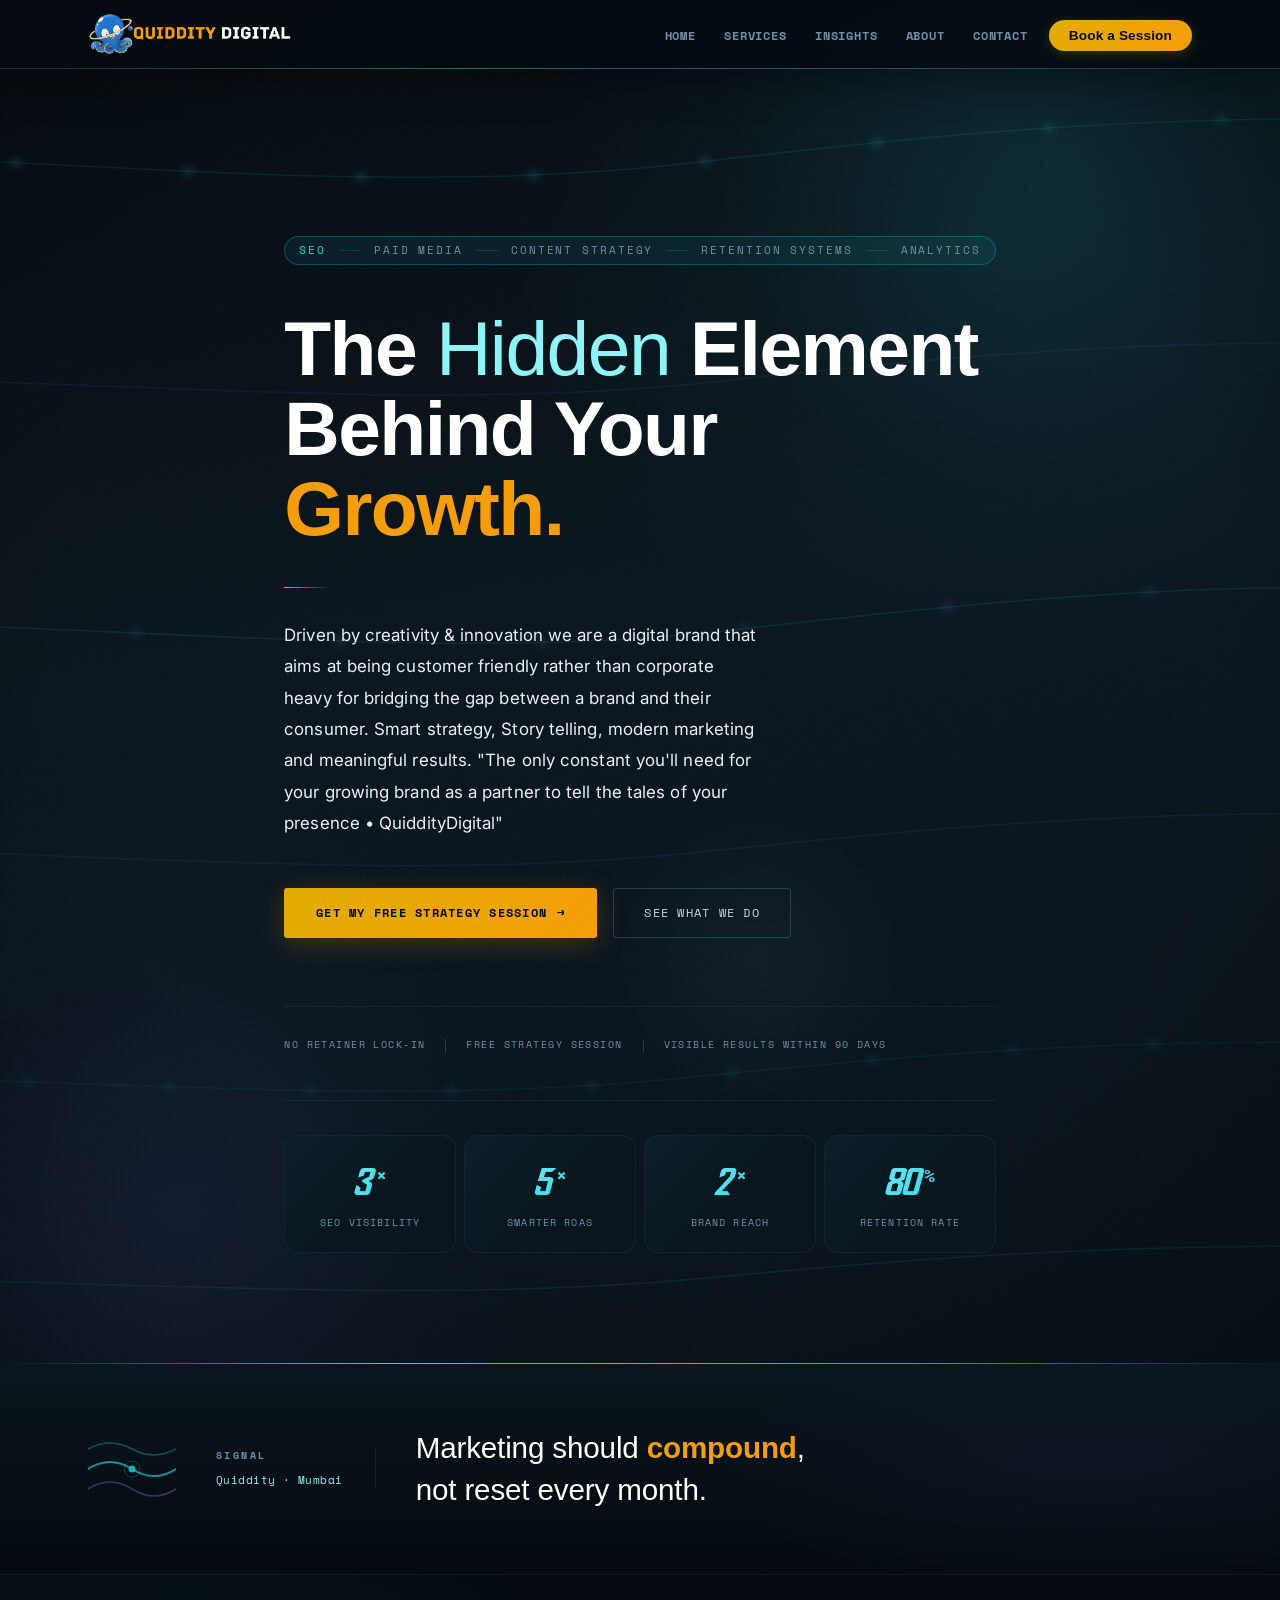
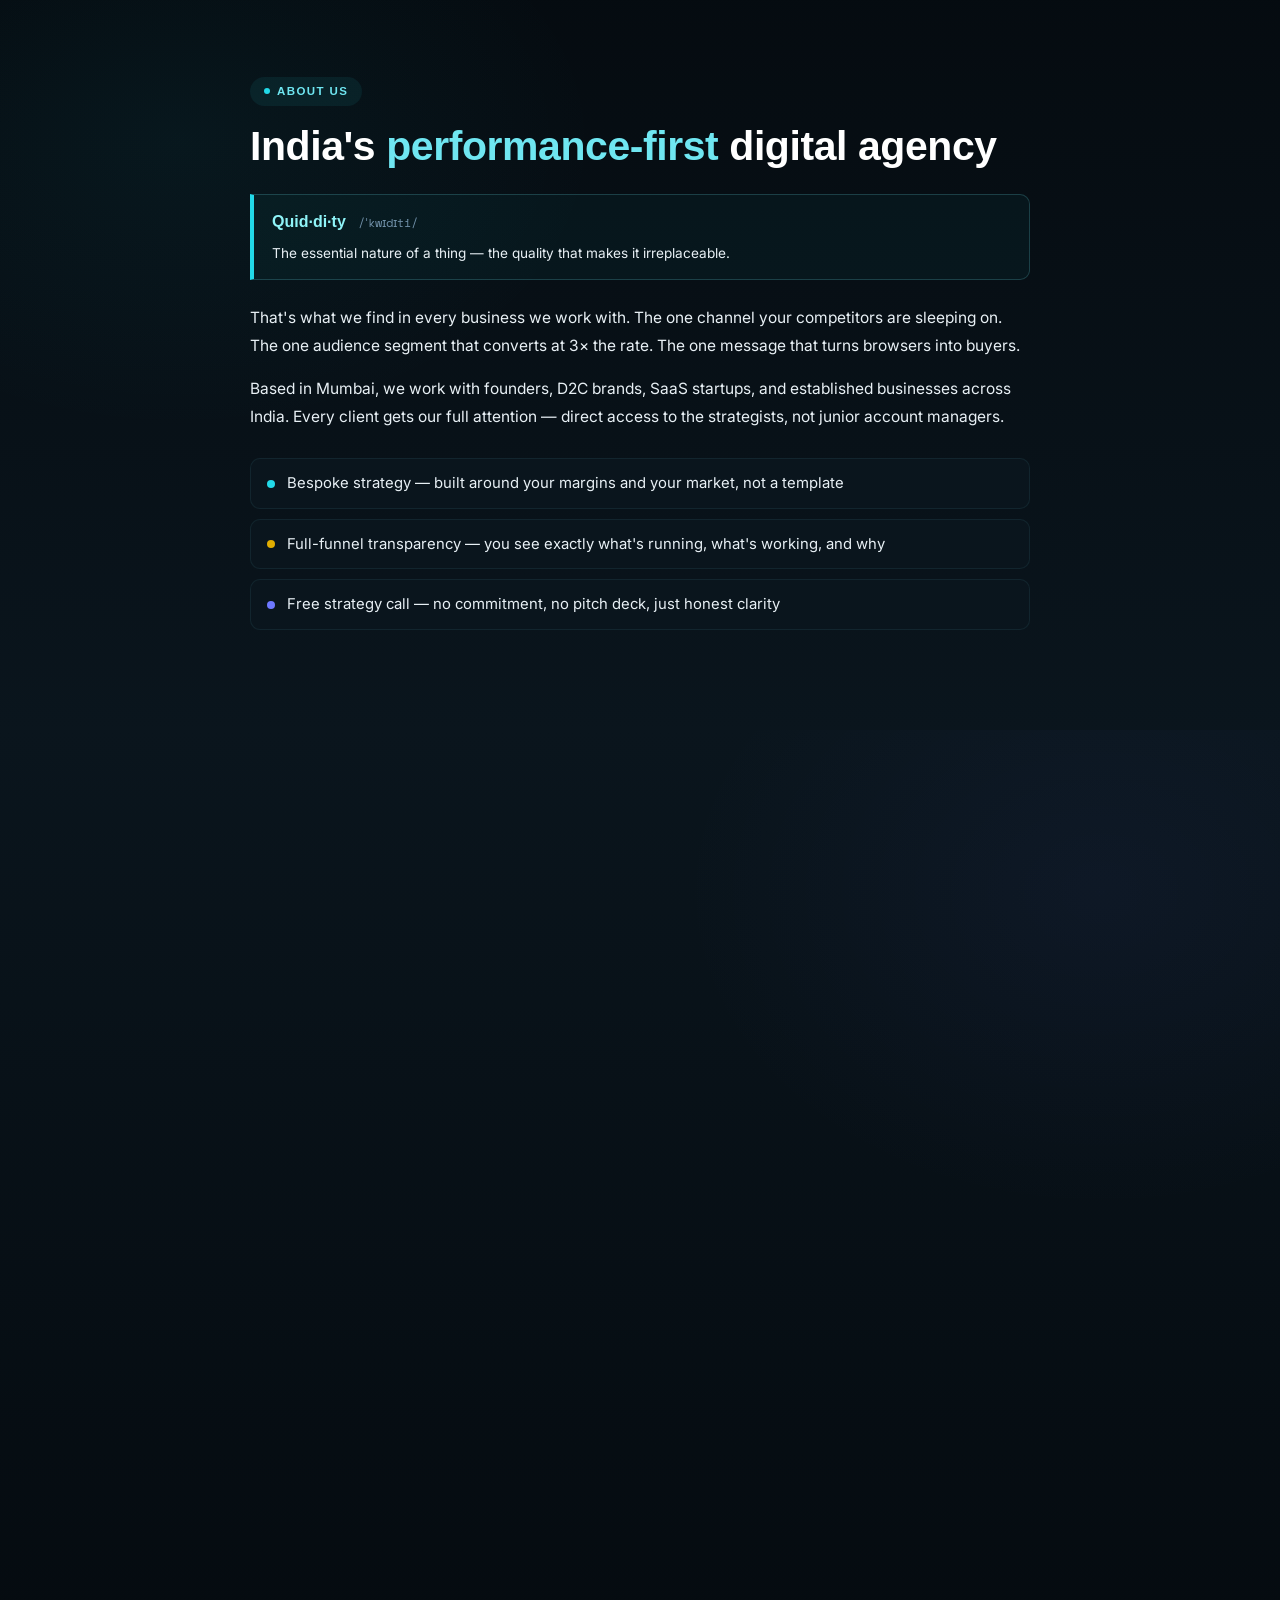
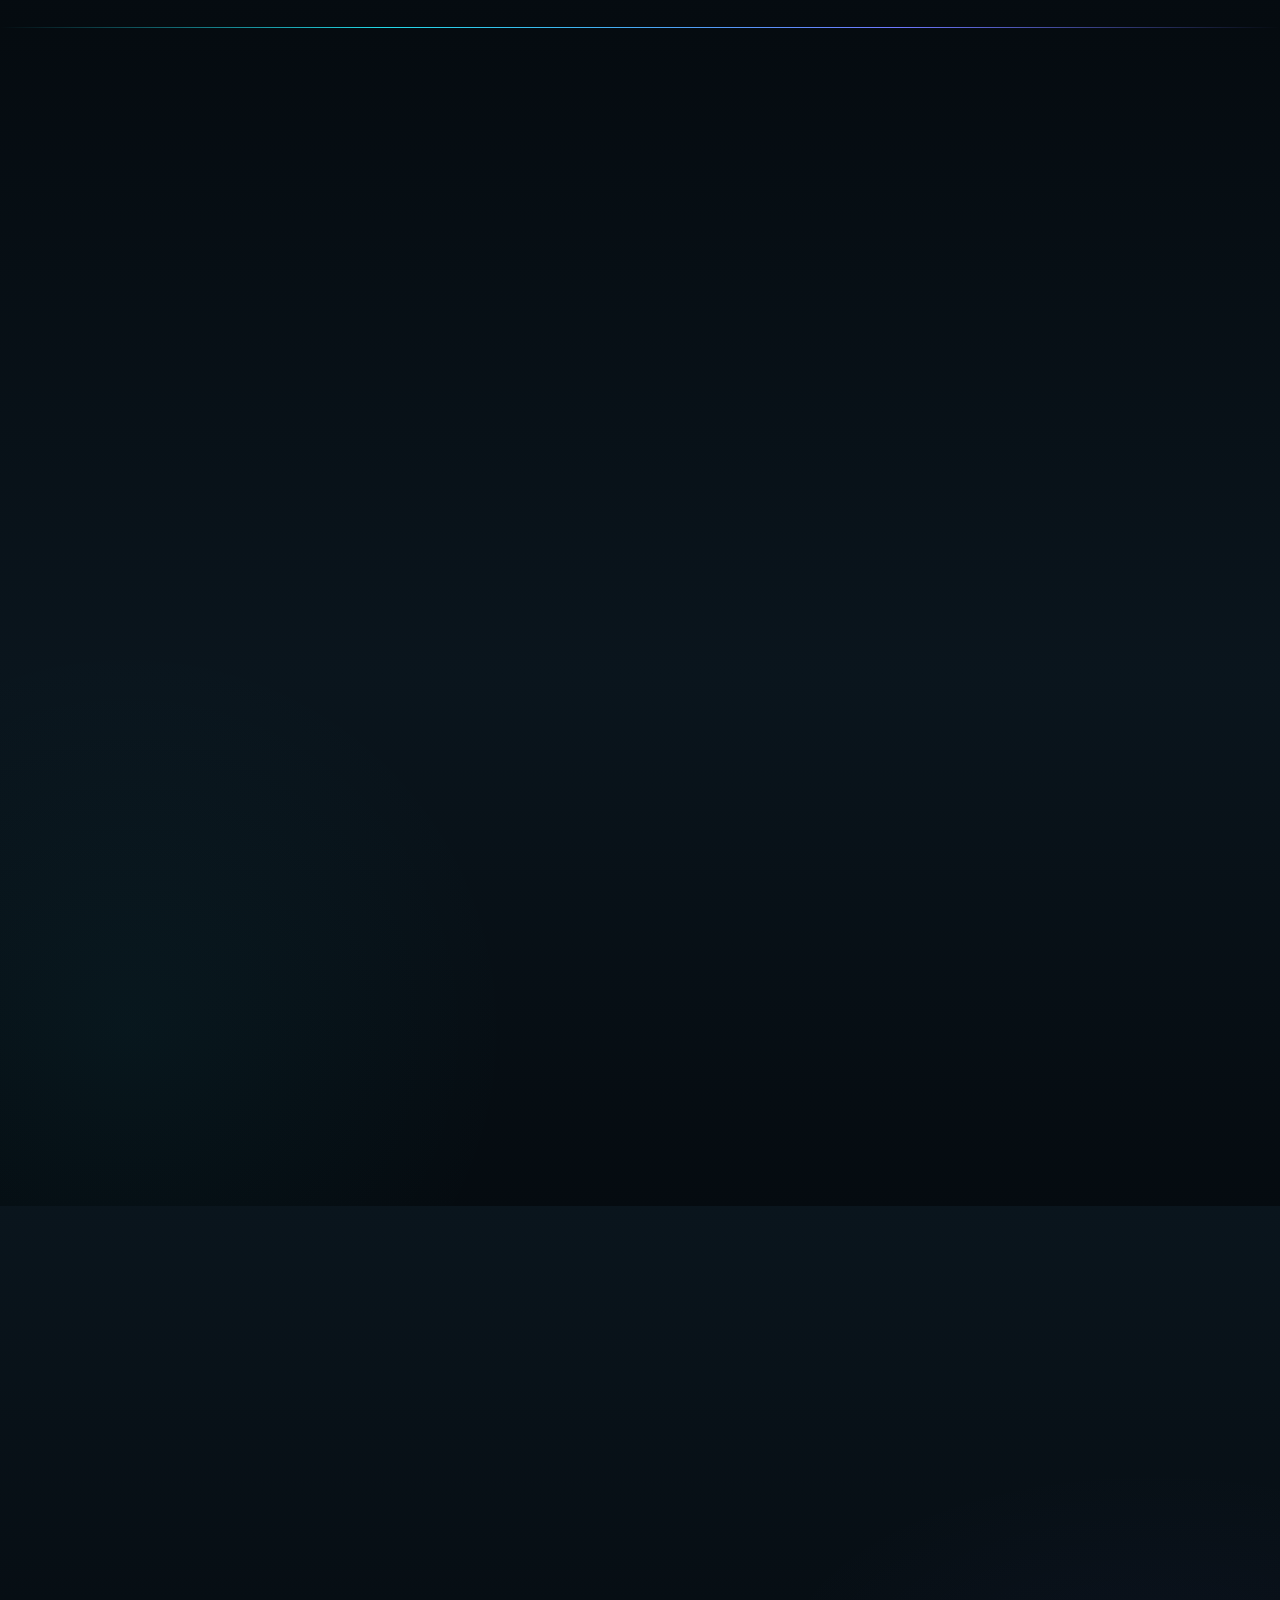
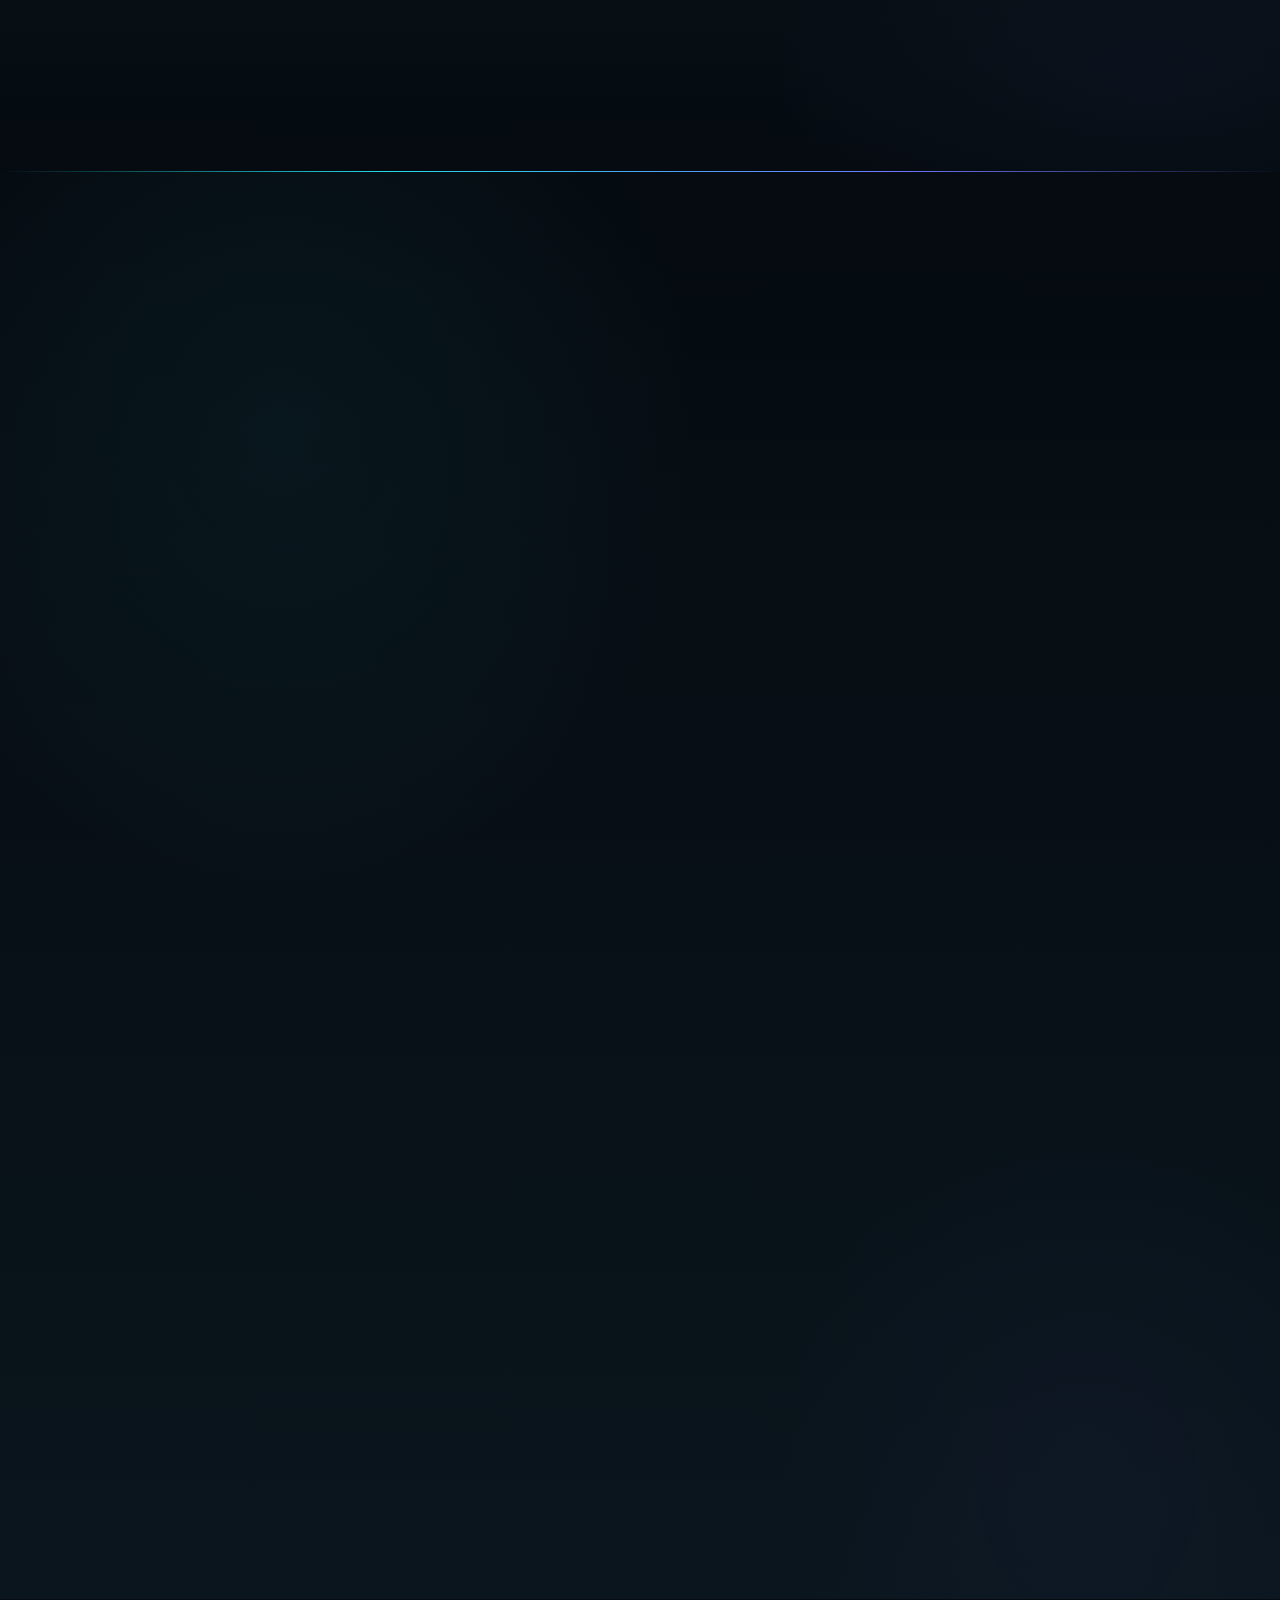
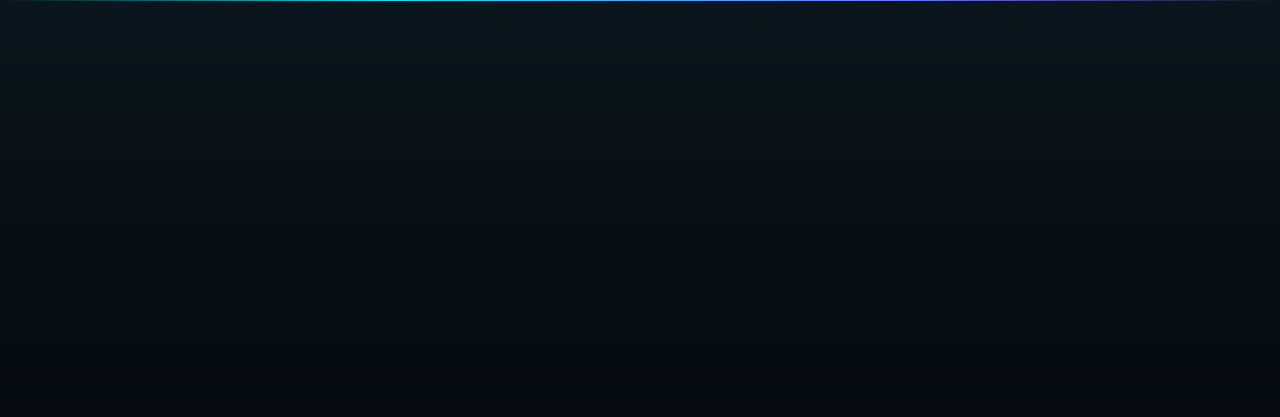
==== commit b5e8921d: "Add files via upload" ====
--- a/index.html
+++ b/index.html
@@ -22,9 +22,17 @@
   <meta property="og:locale"       content="en_IN"/>
   <meta name="twitter:image"       content="https://quidditydigital.com/assets/og-image.png"/>
   <link rel="canonical" href="https://quidditydigital.com"/>
-  <!-- Font preconnect MUST come before the stylesheet link -->
+  <!-- Font loading strategy:
+       1. preconnect: open the TCP connection to Google Fonts before the
+          browser even parses the font CSS — shaves ~150ms on mobile.
+       2. Google Fonts as a <link> (NOT @import in CSS): runs in parallel
+          with the stylesheet downloads rather than sequentially after.
+       3. Archive preload: tells the browser to fetch the hero headline
+          font ASAP, preventing the visible FOUT on the H1. -->
   <link rel="preconnect" href="https://fonts.googleapis.com"/>
   <link rel="preconnect" href="https://fonts.gstatic.com" crossorigin/>
+  <link rel="stylesheet" href="https://fonts.googleapis.com/css2?family=Space+Mono:wght@400;700&family=Inter:wght@400;500;600;700&display=swap"/>
+  <link rel="preload" href="public/fonts/Archive.ttf" as="font" type="font/ttf" crossorigin/>
   <link rel="stylesheet" href="styles.css"/>
   <link rel="stylesheet" href="ocean-current.css"/>
   <link rel="stylesheet" href="booking-v2.css"/>
@@ -116,7 +124,7 @@
 <nav id="navbar">
   <div class="container nav-wrap">
     <a href="#home" class="nav-logo" aria-label="Quiddity Digital – Home">
-      <span class="nav-logo-wrap"><img src="assets/Header-wordmark.svg" alt="Quiddity Digital" class="nav-logo-img"></span>
+      <span class="nav-logo-wrap"><img src="assets/Header-wordmark-v3.svg" alt="Quiddity Digital" class="nav-logo-img" fetchpriority="high" decoding="async"></span>
     </a>
 
     <ul class="nav-links" id="navLinks">
@@ -330,7 +338,7 @@
       <div class="hc reveal d1">
         <div class="hc-n">01</div>
         <div class="hc-icon hci--grey">
-          <img src="assets/Diagnose.png" alt="Audit & Diagnose">
+          <img src="assets/Diagnose.png" alt="Audit & Diagnose" loading="lazy" decoding="async">
         </div>
         <h3>Audit &amp; Diagnose</h3>
         <p>A forensic review of your current SEO, ad spend, landing pages, and competitors. We surface exactly where revenue is leaking and which growth channels are being under-leveraged.</p>
@@ -339,7 +347,7 @@
       <div class="hc reveal d2">
         <div class="hc-n">02</div>
         <div class="hc-icon hci--grey">
-          <img src="assets/Roadmap.png" alt="Build Your Roadmap">
+          <img src="assets/Roadmap.png" alt="Build Your Roadmap" loading="lazy" decoding="async">
         </div>
         <h3>Build Your Roadmap</h3>
         <p>A custom multi-channel growth plan — specific to your business, budget, and target audience. Every channel earns its place based on data, not guesswork or agency convenience.</p>
@@ -348,7 +356,7 @@
       <div class="hc reveal d3">
         <div class="hc-n">03</div>
         <div class="hc-icon hci--grey">
-          <img src="assets/Execute.png" alt="Execute & Compound">
+          <img src="assets/Execute.png" alt="Execute & Compound" loading="lazy" decoding="async">
         </div>
         <h3>Execute &amp; Compound</h3>
         <p>We launch, test, and optimise continuously. Weekly reporting you can actually read, honest assessments of what's working, and a team that treats your budget like it's their own.</p>
@@ -542,6 +550,12 @@
           ───────────────────────────── -->
           <div class="step-panel" id="step2">
             <p class="panel-lbl">Select a time slot</p>
+
+            <div class="session-banner" id="sessionBanner2">
+              <span class="sb-icon">📅</span>
+              <span class="sb-text">—</span>
+              <span class="sb-chip">Select a slot</span>
+            </div>
 
             <div class="times-grid-v2" id="timeGridV2"></div>
 
@@ -880,9 +894,12 @@
   </div>
 </footer>
 
-<!-- config.js must load synchronously before notion.js and script.js -->
+<!-- config.js loads synchronously: it defines CONFIG which notion.js and
+     script.js read. notion.js and script.js use defer so they don't block
+     HTML parsing — they execute in order after the document is parsed,
+     by which point config.js has already run. -->
 <script src="config.js"></script>
-<script src="notion.js"></script>
+<script src="notion.js" defer></script>
 <script src="script.js" defer></script>
 <script src="booking-v2.js" defer></script>
 
@@ -904,20 +921,38 @@
   /* ── 2. Bioluminescent particles — 70% cyan, 30% violet ── */
   var pc = document.getElementById('heroParticles');
   if (pc) {
-    for (var i = 0; i < 58; i++) {
-      var el = document.createElement('div');
-      var isViolet = Math.random() < 0.3;
-      el.className = 'particle' + (isViolet ? ' p-violet' : '');
-      var size = (Math.random() * 2.6 + 1.6).toFixed(1);
-      el.style.cssText = [
-        'width:'  + size + 'px',
-        'height:' + size + 'px',
-        'left:'   + (Math.random() * 100).toFixed(1) + '%',
-        'bottom:' + (Math.random() * 62).toFixed(1) + '%',
-        'animation-duration:'  + (Math.random() * 13 + 9).toFixed(1) + 's',
-        'animation-delay:-'    + (Math.random() * 20).toFixed(1) + 's'
-      ].join(';');
-      pc.appendChild(el);
+    /* Skip particle creation entirely if the user prefers reduced motion.
+       The CSS @media rule also handles this, but avoiding DOM creation
+       saves both parse time and compositor layers. */
+    var prefersReduced = window.matchMedia('(prefers-reduced-motion: reduce)').matches;
+
+    if (!prefersReduced) {
+      /* On mobile, create 28 particles instead of 58.
+         The CSS nth-child(even){display:none} rule would hide half anyway,
+         but creating 58 nodes and then hiding 29 still wastes DOM insertion
+         cost and compositor memory. Creating 28 upfront is cleaner. */
+      var isMobile = window.innerWidth <= 768;
+      var count = isMobile ? 28 : 58;
+
+      /* DocumentFragment: batch all 28/58 insertions into a single DOM write
+         instead of 58 individual appendChild calls each triggering layout. */
+      var frag = document.createDocumentFragment();
+      for (var i = 0; i < count; i++) {
+        var el = document.createElement('div');
+        var isViolet = Math.random() < 0.3;
+        el.className = 'particle' + (isViolet ? ' p-violet' : '');
+        var size = (Math.random() * 2.6 + 1.6).toFixed(1);
+        el.style.cssText = [
+          'width:'  + size + 'px',
+          'height:' + size + 'px',
+          'left:'   + (Math.random() * 100).toFixed(1) + '%',
+          'bottom:' + (Math.random() * 62).toFixed(1) + '%',
+          'animation-duration:'  + (Math.random() * 13 + 9).toFixed(1) + 's',
+          'animation-delay:-'    + (Math.random() * 20).toFixed(1) + 's'
+        ].join(';');
+        frag.appendChild(el);
+      }
+      pc.appendChild(frag); /* single DOM write */
     }
   }
 
--- a/styles.css
+++ b/styles.css
@@ -4,10 +4,10 @@
    Primary: #0BC4DC (brand blue)
    Accent : #E1AD01 → CTA gradient → #F59E0B
    BG     : #FFFFFF / #F8F9FA / #F0FAFB
-   Fonts  : Josefin Sans (headings) · Inter (body)
+   Fonts  : Archive (headings) · Inter (body)
    ================================================================ */
 
-@import url('https://fonts.googleapis.com/css2?family=Josefin+Sans:wght@300;400;600;700&family=Inter:wght@300;400;500;600&display=swap');
+@import url('https://fonts.googleapis.com/css2?family=Inter:wght@300;400;500;600&display=swap');
 
 /* ── TOKENS ─────────────────────────────────────────────────────── */
 :root {
@@ -41,7 +41,7 @@
   --green:   #10B981;
 
   /* Typography */
-  --ff-h: 'Josefin Sans', sans-serif;
+  --ff-h: 'Archive', sans-serif;
   --ff-b: 'Inter', sans-serif;
 
   /* Spacing */
--- a/ocean-current.css
+++ b/ocean-current.css
@@ -2,12 +2,16 @@
    QUIDDITY DIGITAL — ocean-current.css
    "Hidden Current" — Visual Identity System
    Abstract deep-ocean / bioluminescent / technological aesthetic.
-   Typography: Space Grotesk (display) · Inter (body) · Space Mono
+   Typography: Archive (headings) · Inter (body) · Space Mono
    (data/labels) · Dash Horizon (display numerals only — digits 0-9)
+   · TT Drugs Trial Black (section eyebrow/tag labels only)
    Loaded after styles.css on every page.
    ================================================================ */
 
-@import url('https://fonts.googleapis.com/css2?family=Space+Grotesk:wght@400;500;600;700&family=Space+Mono:wght@400;700&family=Inter:wght@400;500;600;700&display=swap');
+/* Google Fonts (Space Mono + Inter) loaded via <link> in <head> —
+   NOT via @import here. CSS @import is render-blocking: the browser
+   must download ocean-current.css first, then start the font request.
+   A <link rel="stylesheet"> in <head> runs both downloads in parallel. */
 
 /* Dash Horizon — demo charset is digits + A-Z/a-z only (no symbols).
    Used ONLY where markup isolates pure digits from any suffix glyph
@@ -20,6 +24,44 @@
   font-display: swap;
 }
 
+/* Archive — primary heading family (replaces Space Grotesk).
+   Three real faces: Regular, Bold, Italic. Declared on one
+   font-family name so font-weight/font-style in existing rules
+   resolve to the correct file automatically. */
+@font-face {
+  font-family: 'Archive';
+  src: url('public/fonts/Archive.ttf') format('truetype');
+  font-weight: 400;
+  font-style: normal;
+  font-display: swap;
+}
+@font-face {
+  font-family: 'Archive';
+  src: url('public/fonts/ArchiveBold.ttf') format('truetype');
+  font-weight: 700;
+  font-style: normal;
+  font-display: swap;
+}
+@font-face {
+  font-family: 'Archive';
+  src: url('public/fonts/ArchiveItalic.ttf') format('truetype');
+  font-weight: 400;
+  font-style: italic;
+  font-display: swap;
+}
+
+/* TT Drugs Trial Black — accent face for section eyebrow/tag
+   labels only (.section-tag, .signal-tag, .philosophy-label).
+   Single Black-weight file; wide weight range so it always
+   resolves regardless of the font-weight requested in CSS. */
+@font-face {
+  font-family: 'TT Drugs Trial Black';
+  src: url('public/fonts/TT Drugs Trial Black.otf') format('opentype');
+  font-weight: 100 900;
+  font-style: normal;
+  font-display: swap;
+}
+
 /* ── DESIGN TOKENS ─────────────────────────────────────────────
    Core palette: abyss / depth (structure) · current / undertow (the
    two bioluminescent currents — primary cyan & secondary violet).
@@ -77,7 +119,7 @@
   --red:   #FF6B6B;
   --green: #34D8A8;
 
-  --ff-h:    'Space Grotesk', sans-serif;
+  --ff-h:    'Archive', sans-serif;
   --ff-b:    'Inter', sans-serif;
   --ff-mono: 'Space Mono', monospace;
 
@@ -141,19 +183,28 @@
   box-shadow: 0 12px 40px rgba(0,0,0,.35) !important;
 }
 
-/* ── Logo — pre-cropped wordmark asset (assets/Header-wordmark.svg).
+/* ── Logo — pre-cropped wordmark asset (assets/Header-wordmark-v3.svg).
    Gold "QUIDDITY" + white "DIGITAL", icon mark already removed
-   at the asset level, so this is just a plain sized image. ── */
+   at the asset level, so this is just a plain sized image.
+   Sized larger for a real brand-mark presence; scales down in
+   stages at the existing layout breakpoints, never stretched
+   (height set, width auto preserves the SVG's native ratio). ── */
 .nav-logo {
   display: inline-flex !important;
   align-items: center !important;
   text-decoration: none !important;
   line-height: 0 !important;
 }
-.nav-logo-wrap { display: inline-block; line-height: 0 }
-.nav-logo-img { height: 30px; width: auto; display: block }
+.nav-logo-wrap { display: inline-block; line-height: 0; transition: height .3s var(--ease-current) }
+.nav-logo-img { height: 42px; width: auto; display: block; transition: height .3s var(--ease-current) }
+@media (max-width: 1024px) {
+  .nav-logo-img { height: 36px }
+}
 @media (max-width: 768px) {
-  .nav-logo-img { height: 20px }
+  .nav-logo-img { height: 28px }
+}
+@media (max-width: 480px) {
+  .nav-logo-img { height: 25px }
 }
 
 .nav-links a:not(.nav-cta) {
@@ -188,11 +239,27 @@
   display: flex;
   flex-direction: column;
   justify-content: center;
+  /* contain:layout+style scopes all the animation work inside this section
+     so the browser never recalculates layout for the rest of the page
+     when particles/orbs animate. paint is NOT included because the hero
+     spans the full viewport — paint containment requires a fixed size. */
+  contain: layout style;
 }
 #home::before, #home::after { display: none !important }
 
+/* content-visibility:auto defers rendering of below-fold sections until
+   they approach the viewport. On first load this can save 200-400ms of
+   paint work on mobile. contain-intrinsic-size prevents layout shift by
+   giving the browser an estimated height to reserve. */
+#about, #help, #services, #blogs, #booking, footer {
+  content-visibility: auto;
+  contain-intrinsic-size: 0 600px;
+}
+
 /* atmospheric canvas — noise + vignette */
-.hero-ocean-canvas { position: absolute; inset: 0; pointer-events: none; z-index: 0; overflow: hidden }
+/* contain:strict tells the browser this element's paint changes never affect
+   layout outside it — eliminates reflow checks during animation frames. */
+.hero-ocean-canvas { position: absolute; inset: 0; pointer-events: none; z-index: 0; overflow: hidden; contain: strict }
 .hero-ocean-canvas::before {
   content: ''; position: absolute; inset: 0; opacity: .025;
   background-image: url("data:image/svg+xml,%3Csvg viewBox='0 0 256 256' xmlns='http://www.w3.org/2000/svg'%3E%3Cfilter id='n'%3E%3CfeTurbulence type='fractalNoise' baseFrequency='0.9' numOctaves='4' stitchTiles='stitch'/%3E%3C/filter%3E%3Crect width='100%25' height='100%25' filter='url(%23n)'/%3E%3C/svg%3E");
@@ -204,7 +271,9 @@
 }
 
 /* drifting glow orbs — cyan + violet, asymmetric, very slow */
-.bio-orb { position: absolute; border-radius: 50%; pointer-events: none; will-change: transform }
+/* will-change removed: 95-170s animations don't benefit from GPU pre-promotion
+   and the extra compositing layers cost real VRAM on mobile. */
+.bio-orb { position: absolute; border-radius: 50%; pointer-events: none }
 .bio-orb--a {
   width: 760px; height: 760px; top: -220px; right: -160px;
   background: radial-gradient(circle, rgba(34,217,232,.085) 0%, transparent 65%);
@@ -227,7 +296,9 @@
 /* ── CURRENT FIELD — the signature element ──────────────────
    Layered, slow-flowing channel lines with a traveling glow
    segment. Abstract "data current" rather than literal waves. */
-.current-field { position: absolute; inset: 0; width: 100%; height: 100%; z-index: 0 }
+/* contain:strict scopes the continuous stroke-dashoffset animation
+   so the browser doesn't recheck document layout on every frame. */
+.current-field { position: absolute; inset: 0; width: 100%; height: 100%; z-index: 0; contain: strict }
 .cl { fill: none; stroke-linecap: round }
 .cl--a { stroke: var(--current);  opacity: .10; stroke-width: 1 }
 .cl--b { stroke: var(--undertow); opacity: .09; stroke-width: 1 }
@@ -239,14 +310,18 @@
 @keyframes curflow { to { stroke-dashoffset: -1200 } }
 
 /* bioluminescent particles — cyan + violet */
-.hero-particles { position: absolute; inset: 0; pointer-events: none }
+/* contain:strict limits compositor work to this layer only */
+.hero-particles { position: absolute; inset: 0; pointer-events: none; contain: strict }
 .particle {
   position: absolute; border-radius: 50%; opacity: 0;
   background: var(--current);
-  box-shadow: 0 0 10px var(--current), 0 0 2px var(--current-soft);
+  /* filter:drop-shadow is GPU-composited on mobile; box-shadow was triggering
+     per-frame repaints across 58 elements. Visually identical glow result. */
+  filter: drop-shadow(0 0 5px var(--current));
+  will-change: transform, opacity;
   animation: float-up linear infinite;
 }
-.particle.p-violet { background: var(--undertow); box-shadow: 0 0 10px var(--undertow), 0 0 2px var(--undertow-soft) }
+.particle.p-violet { background: var(--undertow); filter: drop-shadow(0 0 5px var(--undertow)) }
 @keyframes float-up {
   0%   { opacity: 0;   transform: translateY(0) }
   10%  { opacity: .82 }
@@ -341,11 +416,16 @@
 .trust-item svg { display: none !important }
 .trust-item:hover { color: var(--text-soft) !important }
 .trust-sep { width: 1px !important; height: 14px !important; background: var(--edge-strong) !important; display: inline-block !important; font-size: 0 !important }
+@media (max-width: 768px) {
+  .hero-trust-bar { flex-direction: column !important; align-items: flex-start !important; gap: 12px !important }
+  .trust-item { padding: 0 !important }
+  .trust-sep { display: none !important }
+}
 
 /* stats row */
 .hero-stats { display: flex !important; flex-wrap: wrap !important; gap: 8px !important; margin-top: 46px !important; padding-top: 34px !important; border-top: 1px solid var(--edge) !important; opacity: 0; animation: fadeInUp .7s var(--ease-current) .88s forwards }
-.hstat { flex: 1; min-width: 100px; padding: 0 !important; position: relative; text-align: center }
-.hstat-n { font-family: 'Dash Horizon', var(--ff-h) !important; font-size: 2.3rem !important; font-weight: 700 !important; line-height: 1 !important; color: var(--current) !important; letter-spacing: -.02em !important }
+.hstat { flex: 1; min-width: 100px; padding: 26px 14px 24px !important; position: relative; text-align: center }
+.hstat-n { font-family: 'Dash Horizon', var(--ff-h) !important; font-size: 2.3rem !important; font-weight: 700 !important; line-height: 1.3 !important; color: var(--current) !important; letter-spacing: -.02em !important; display: inline-block !important }
 .hstat-n sup { font-family: var(--ff-mono) !important; font-size: .5em !important; font-weight: 700 !important; vertical-align: super !important; color: var(--undertow-soft) !important }
 .hstat-l { font-family: var(--ff-mono) !important; font-size: .6rem !important; font-weight: 400 !important; letter-spacing: .12em !important; text-transform: uppercase !important; color: var(--text-muted) !important; margin-top: 6px !important; display: block !important }
 .hstat:nth-child(even) .hstat-n { color: var(--undertow-soft) !important }
@@ -382,12 +462,12 @@
 .signal-glyph { flex-shrink: 0; width: 88px; opacity: .85; line-height: 0 }
 .signal-glyph svg { width: 100%; height: auto; display: block }
 
-.signal-meta, .philosophy-band > .philosophy-inner > div:first-child {
+.signal-meta {
   flex-shrink: 0; display: flex; flex-direction: column; gap: 6px;
   font-family: var(--ff-mono);
   padding-right: 32px; border-right: 1px solid var(--edge);
 }
-.signal-tag, .philosophy-label { font-size: .62rem !important; letter-spacing: .24em !important; text-transform: uppercase !important; color: var(--text-muted) !important; font-weight: 700 !important; font-family: var(--ff-mono) !important; margin-bottom: 0 !important }
+.signal-tag, .philosophy-label { font-size: .62rem !important; letter-spacing: .24em !important; text-transform: uppercase !important; color: var(--text-muted) !important; font-weight: 700 !important; font-family: 'TT Drugs Trial Black', var(--ff-mono) !important; margin-bottom: 0 !important }
 .signal-coords { font-size: .7rem; letter-spacing: .04em; color: var(--current-soft) }
 .philosophy-marker { display: none !important }
 
@@ -603,19 +683,41 @@
   .hero-h1 { font-size: clamp(2.5rem, 9.5vw, 3.6rem) !important }
   .discipline-strip { flex-wrap: wrap; gap: 8px }
   .discipline-sep { display: none }
-  .trust-item { padding: 0 12px !important }
+
+  /* ── Mobile performance: visual appearance unchanged ── */
+
+  /* SVG gaussian filter runs on CPU. On mobile we remove it from
+     the pulse paths — the stroke animation still plays, it just
+     lacks the soft glow halo. Imperceptible at mobile screen size. */
+  .cl--pulse { filter: none }
+
+  /* Reduce painted area of the large orbs on mobile */
+  .bio-orb--a { width: 480px; height: 480px }
+  .bio-orb--b { width: 360px; height: 360px }
+
+  /* Thin navbar blur on mobile — blur(20px) is the most expensive
+     backdrop-filter value; this still gives the glass effect. */
+  #navbar {
+    backdrop-filter: blur(12px) saturate(140%) !important;
+    -webkit-backdrop-filter: blur(12px) saturate(140%) !important;
+  }
+
+  /* Hide every other particle on mobile via nth-child — reduces
+     animated element count from 58 to ~29 without touching JS.
+     The remaining particles cover the same visual area. */
+  .particle:nth-child(even) { display: none }
 
   .cl--c { opacity: .04 }
   .cl--c.cl--pulse { opacity: .22 }
   .bio-orb--c { display: none }
 
   .philosophy-inner, .signal-inner { flex-direction: column; align-items: flex-start; gap: 20px }
-  .signal-meta, .philosophy-band > .philosophy-inner > div:first-child {
+  .signal-meta {
     flex-direction: row; align-items: center; gap: 14px;
     padding-right: 0; border-right: none;
     padding-bottom: 16px; border-bottom: 1px solid var(--edge); width: 100%;
   }
-  .signal-glyph { width: 64px }
+  .signal-glyph { width: 64px !important }
 
   .hc:nth-child(2), .hc:nth-child(3) { --off: 0px }
 
@@ -632,7 +734,7 @@
   .hero-actions { gap: 12px !important }
   .btn-ocean-primary, .btn-ocean-ghost { padding: 13px 22px; font-size: .72rem }
   .signal-band, .philosophy-band { padding: 44px 0 }
-  .signal-glyph { width: 56px }
+  .signal-glyph { width: 56px !important }
   .signal-text, .philosophy-quote { font-size: 1.15rem !important }
   #homeBlogGrid > .blog-card:first-child .blog-body { padding: 24px }
 }
--- a/booking-v2.css
+++ b/booking-v2.css
@@ -320,6 +320,62 @@
 /* Legend dots */
 .leg-dot--sel { background: linear-gradient(135deg, var(--cta-from), var(--cta-to)) !important }
 .leg-dot--avail { background: var(--current) !important }
+
+
+/* ══════════════════════════════════════════════════════════════
+   CALENDAR TOOLTIP — blocked date reason on hover/tap
+   ══════════════════════════════════════════════════════════════ */
+.cal-day { position: relative !important }
+
+.cal-tooltip {
+  position: absolute;
+  bottom: calc(100% + 6px);
+  left: 50%;
+  transform: translateX(-50%);
+  background: rgba(5,11,16,.96);
+  border: 1px solid var(--edge-strong);
+  border-radius: 5px;
+  padding: 6px 10px;
+  font-family: var(--ff-mono);
+  font-size: .62rem;
+  letter-spacing: .06em;
+  color: var(--text-soft);
+  white-space: nowrap;
+  z-index: 100;
+  pointer-events: none;
+  box-shadow: 0 4px 16px rgba(0,0,0,.4);
+  animation: tip-in .12s ease;
+}
+@keyframes tip-in {
+  from { opacity:0; transform: translateX(-50%) translateY(4px) }
+  to   { opacity:1; transform: translateX(-50%) translateY(0) }
+}
+.cal-tooltip::after {
+  content: '';
+  position: absolute;
+  top: 100%; left: 50%;
+  transform: translateX(-50%);
+  border: 5px solid transparent;
+  border-top-color: var(--edge-strong);
+}
+
+/* Lead-time blocked (next 7 days) */
+.cal-day.lead-time {
+  opacity: .35 !important;
+  cursor: not-allowed !important;
+}
+
+/* Sunday / holiday / fully-booked */
+.cal-day.unavailable {
+  opacity: .25 !important;
+  cursor: not-allowed !important;
+  color: var(--text-muted) !important;
+}
+
+/* Step 2 session banner */
+#sessionBanner2 {
+  margin-bottom: 20px;
+}
 
 /* ══════════════════════════════════════════════════════════════
    STEP 2 — TIME SLOT SELECTION
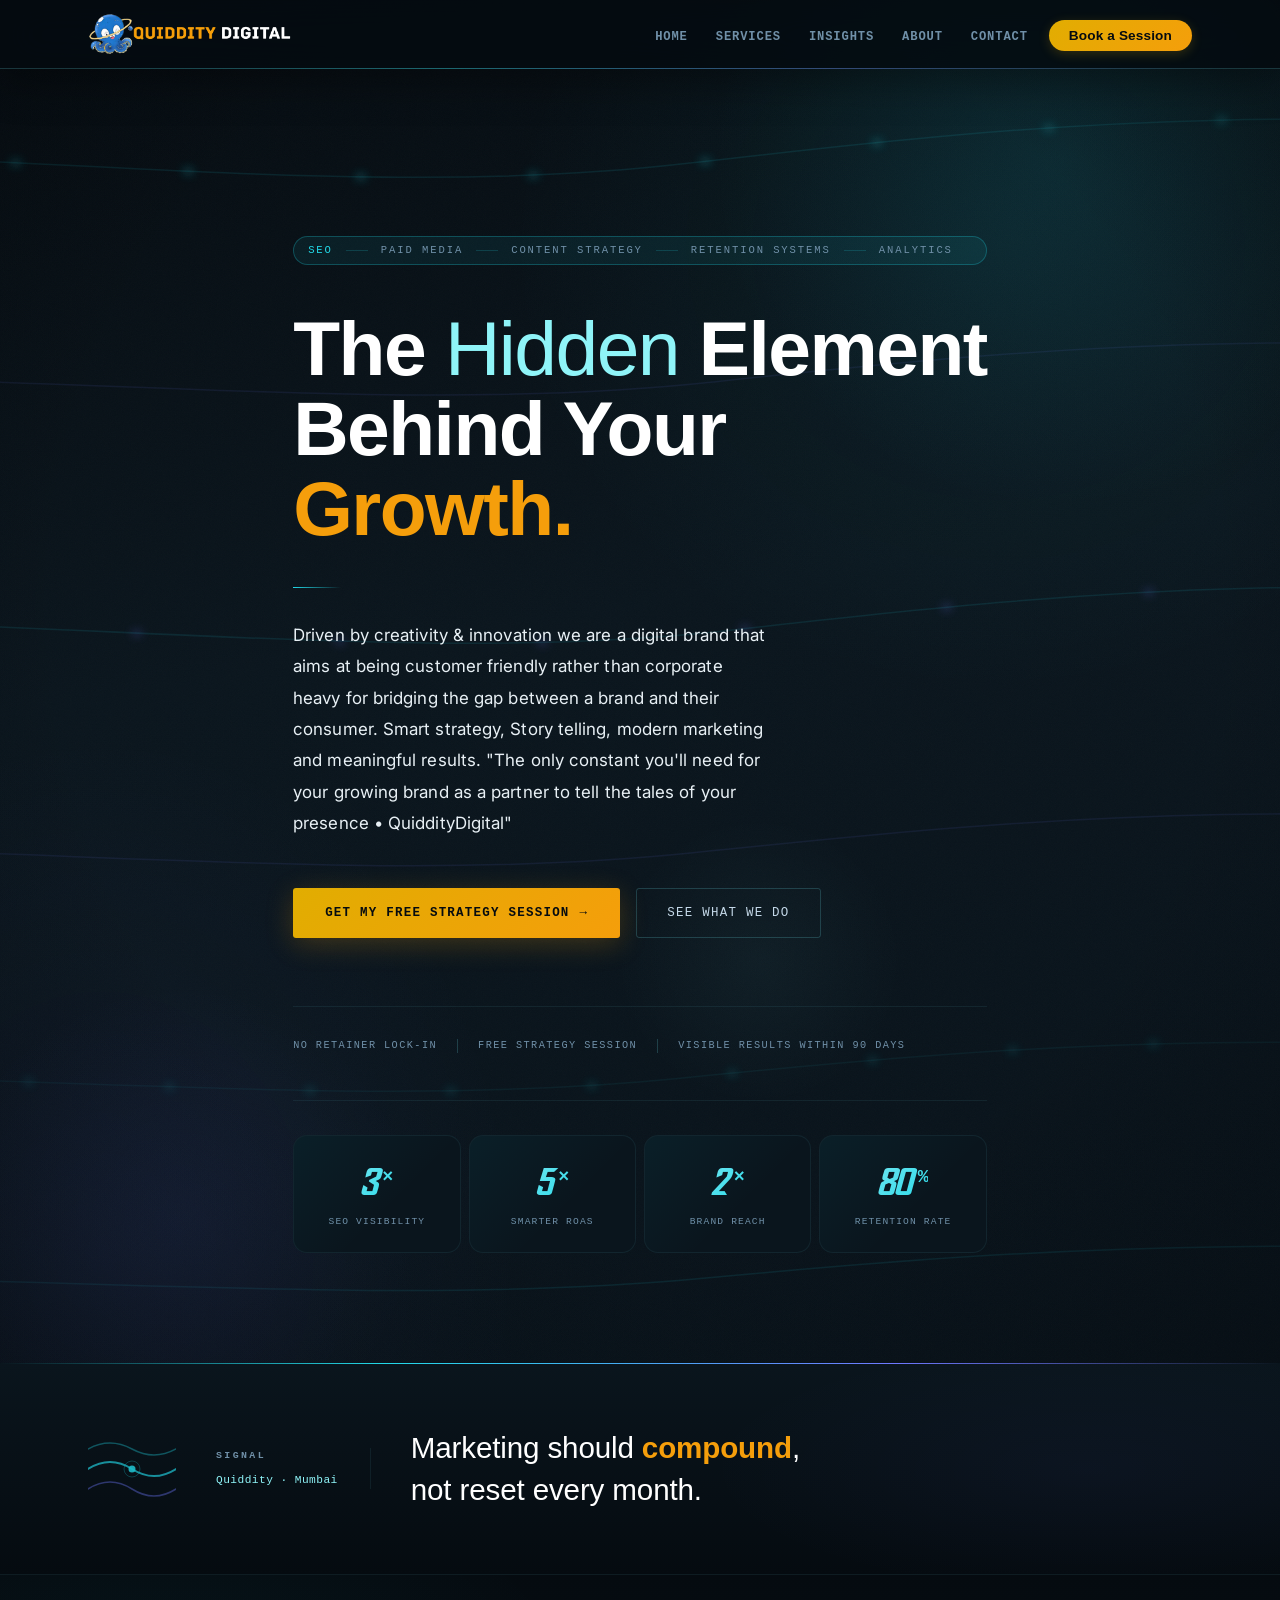
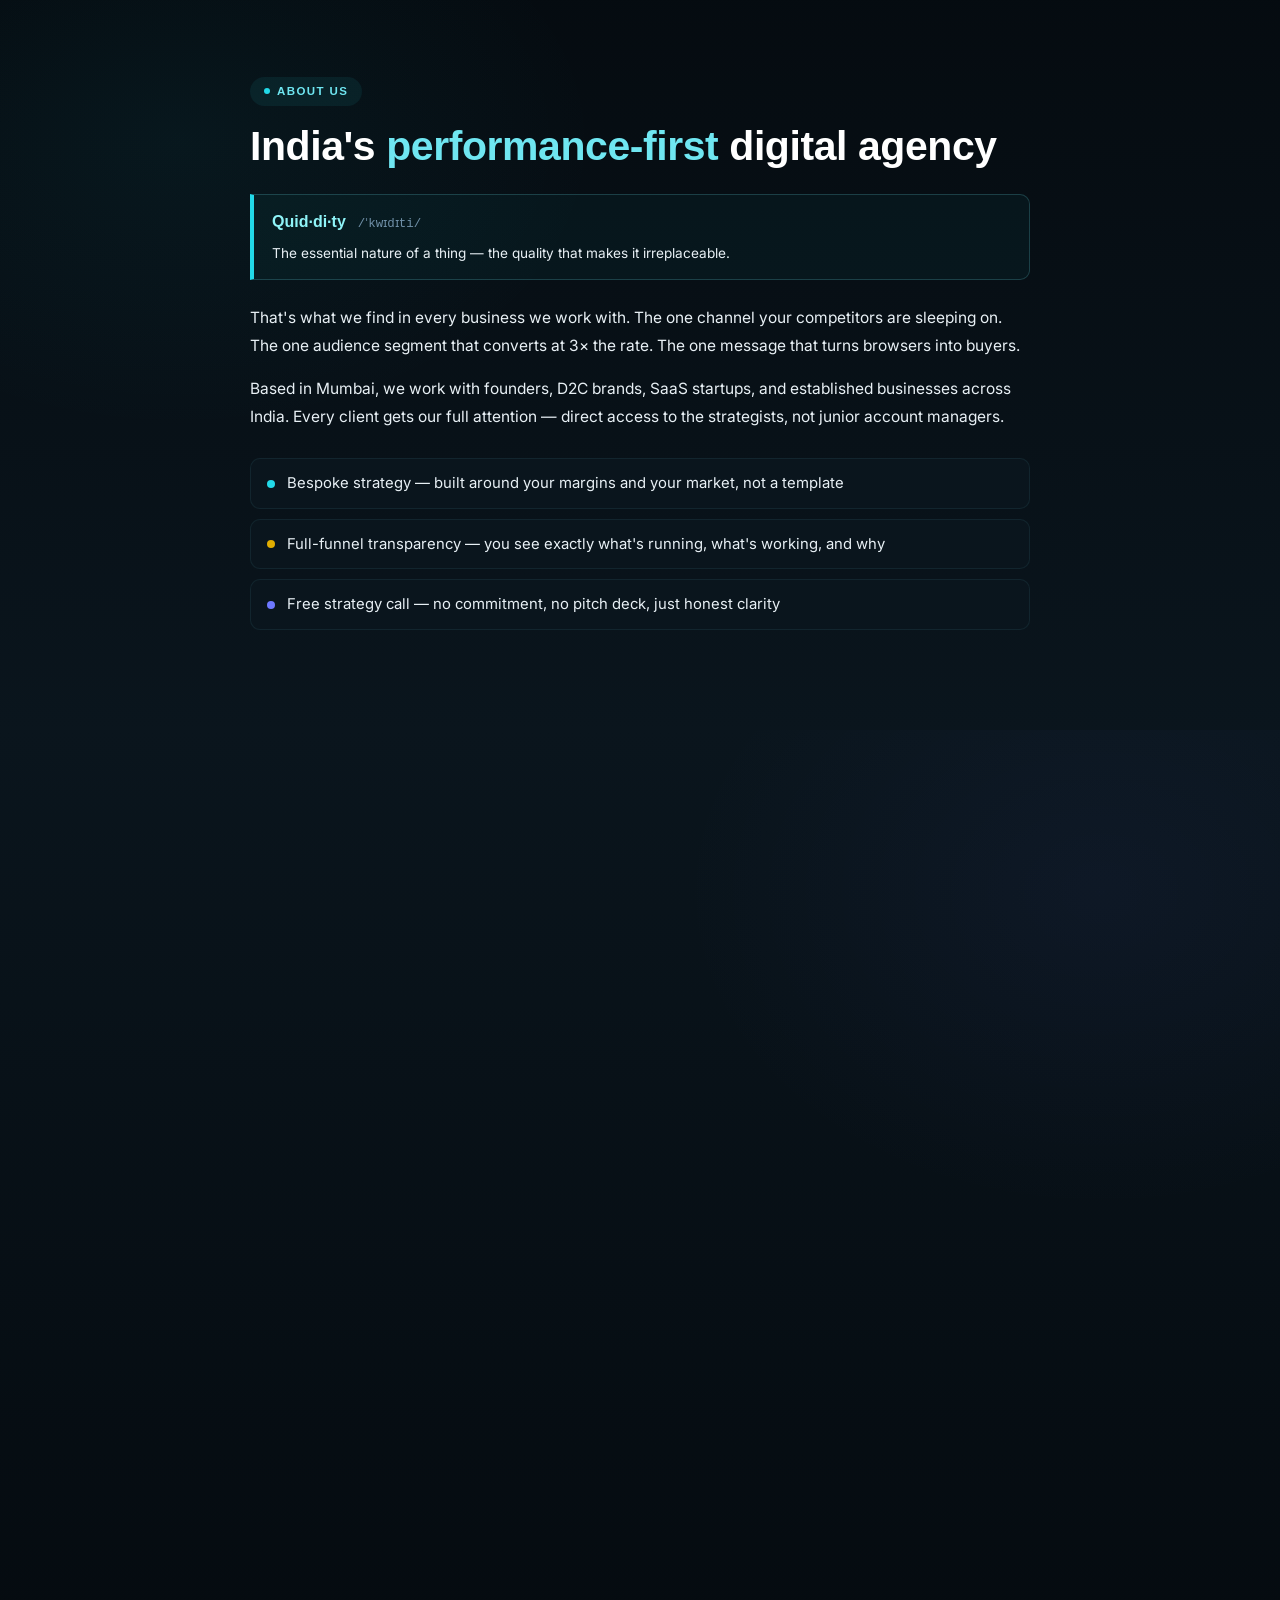
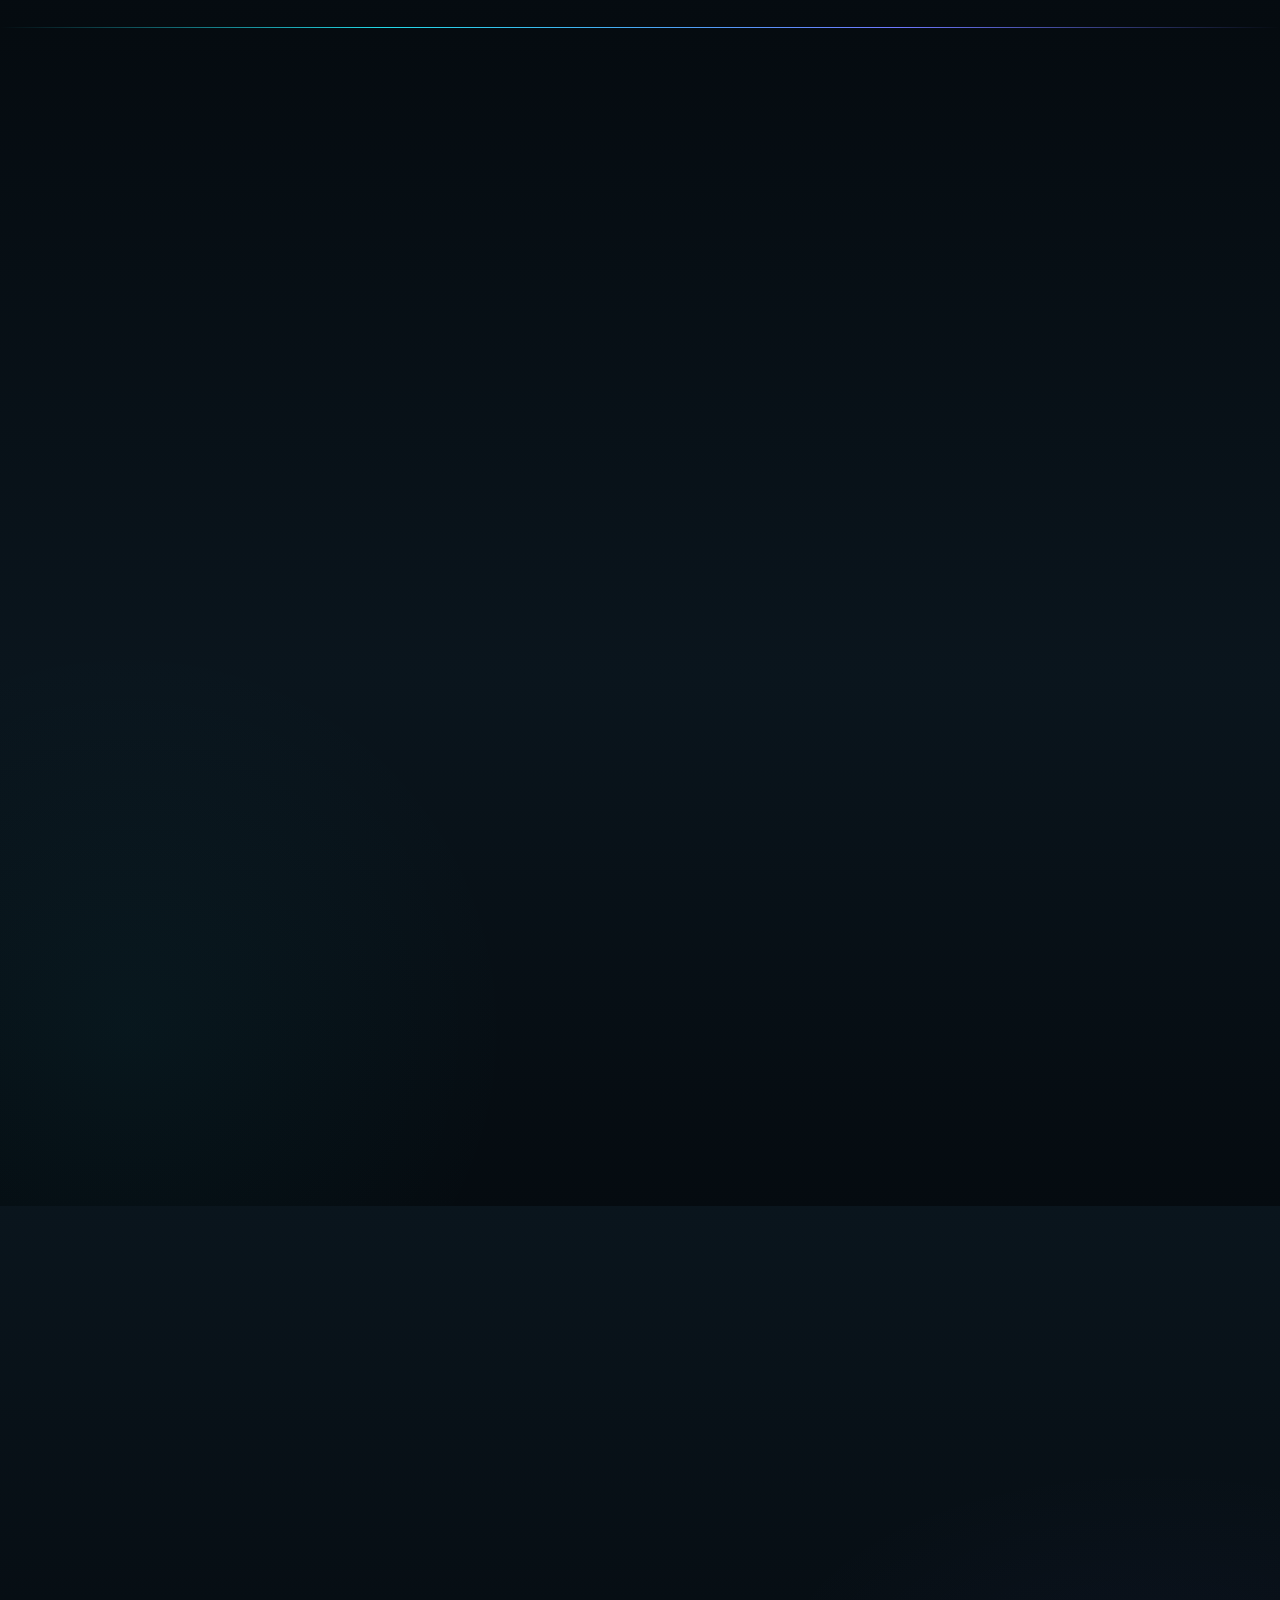
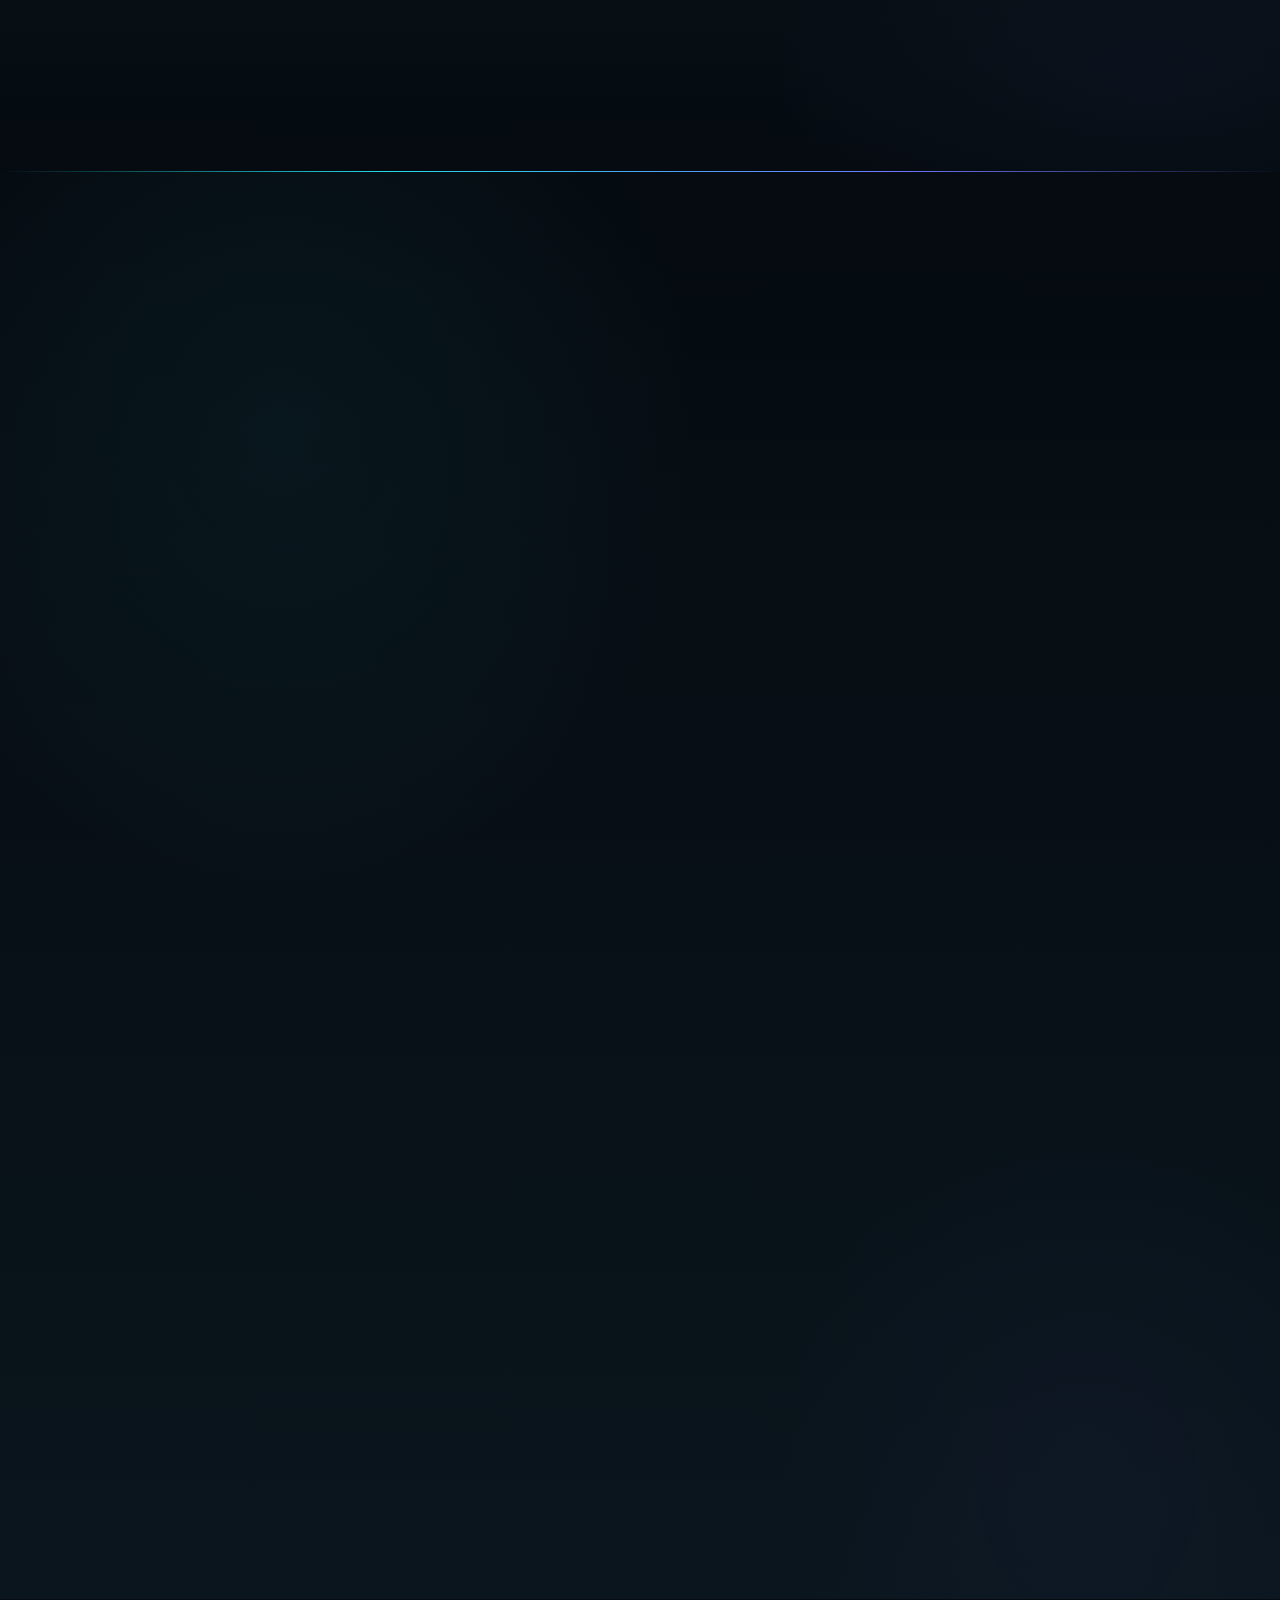
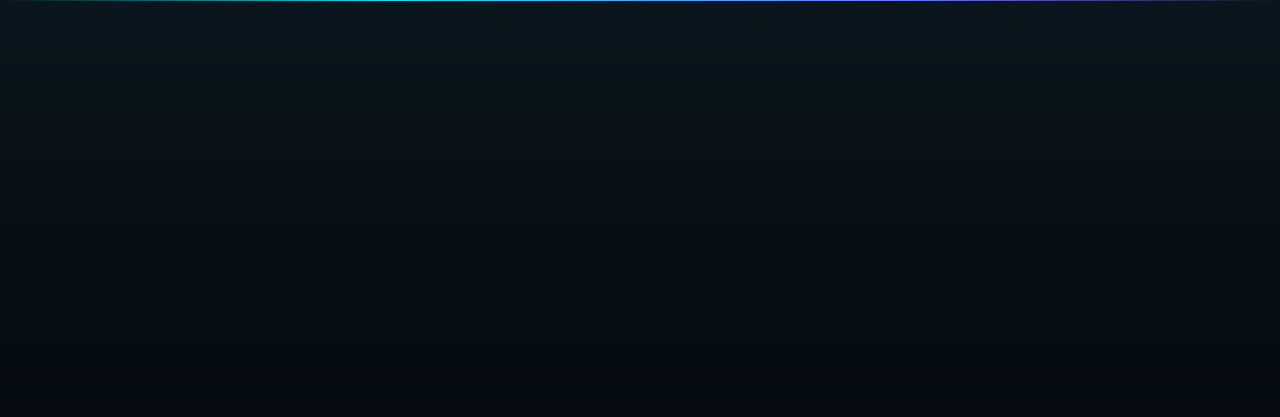
==== commit 106160f7: "Add files via upload" ====
--- a/index.html
+++ b/index.html
@@ -22,17 +22,9 @@
   <meta property="og:locale"       content="en_IN"/>
   <meta name="twitter:image"       content="https://quidditydigital.com/assets/og-image.png"/>
   <link rel="canonical" href="https://quidditydigital.com"/>
-  <!-- Font loading strategy:
-       1. preconnect: open the TCP connection to Google Fonts before the
-          browser even parses the font CSS — shaves ~150ms on mobile.
-       2. Google Fonts as a <link> (NOT @import in CSS): runs in parallel
-          with the stylesheet downloads rather than sequentially after.
-       3. Archive preload: tells the browser to fetch the hero headline
-          font ASAP, preventing the visible FOUT on the H1. -->
+  <!-- Font preconnect MUST come before the stylesheet link -->
   <link rel="preconnect" href="https://fonts.googleapis.com"/>
   <link rel="preconnect" href="https://fonts.gstatic.com" crossorigin/>
-  <link rel="stylesheet" href="https://fonts.googleapis.com/css2?family=Space+Mono:wght@400;700&family=Inter:wght@400;500;600;700&display=swap"/>
-  <link rel="preload" href="public/fonts/Archive.ttf" as="font" type="font/ttf" crossorigin/>
   <link rel="stylesheet" href="styles.css"/>
   <link rel="stylesheet" href="ocean-current.css"/>
   <link rel="stylesheet" href="booking-v2.css"/>
@@ -108,7 +100,6 @@
   </script>
   <!-- Favicons -->
   <link rel="icon" type="image/x-icon"       href="/assets/favicon.ico"/>
-  <link rel="icon" type="image/svg+xml"      href="/assets/favicon.svg"/>
   <link rel="icon" type="image/png" sizes="32x32" href="/assets/favicon-32x32.png"/>
   <link rel="icon" type="image/png" sizes="16x16" href="/assets/favicon-16x16.png"/>
   <link rel="apple-touch-icon" sizes="180x180"    href="/assets/apple-touch-icon.png"/>
@@ -124,7 +115,7 @@
 <nav id="navbar">
   <div class="container nav-wrap">
     <a href="#home" class="nav-logo" aria-label="Quiddity Digital – Home">
-      <span class="nav-logo-wrap"><img src="assets/Header-wordmark-v3.svg" alt="Quiddity Digital" class="nav-logo-img" fetchpriority="high" decoding="async"></span>
+      <span class="nav-logo-wrap"><img src="assets/Header-wordmark-v3.svg" alt="Quiddity Digital" class="nav-logo-img"></span>
     </a>
 
     <ul class="nav-links" id="navLinks">
@@ -338,7 +329,7 @@
       <div class="hc reveal d1">
         <div class="hc-n">01</div>
         <div class="hc-icon hci--grey">
-          <img src="assets/Diagnose.png" alt="Audit & Diagnose" loading="lazy" decoding="async">
+          <img src="assets/Diagnose.png" alt="Audit & Diagnose">
         </div>
         <h3>Audit &amp; Diagnose</h3>
         <p>A forensic review of your current SEO, ad spend, landing pages, and competitors. We surface exactly where revenue is leaking and which growth channels are being under-leveraged.</p>
@@ -347,7 +338,7 @@
       <div class="hc reveal d2">
         <div class="hc-n">02</div>
         <div class="hc-icon hci--grey">
-          <img src="assets/Roadmap.png" alt="Build Your Roadmap" loading="lazy" decoding="async">
+          <img src="assets/Roadmap.png" alt="Build Your Roadmap">
         </div>
         <h3>Build Your Roadmap</h3>
         <p>A custom multi-channel growth plan — specific to your business, budget, and target audience. Every channel earns its place based on data, not guesswork or agency convenience.</p>
@@ -356,7 +347,7 @@
       <div class="hc reveal d3">
         <div class="hc-n">03</div>
         <div class="hc-icon hci--grey">
-          <img src="assets/Execute.png" alt="Execute & Compound" loading="lazy" decoding="async">
+          <img src="assets/Execute.png" alt="Execute & Compound">
         </div>
         <h3>Execute &amp; Compound</h3>
         <p>We launch, test, and optimise continuously. Weekly reporting you can actually read, honest assessments of what's working, and a team that treats your budget like it's their own.</p>
@@ -594,32 +585,32 @@
               <!-- Name -->
               <div class="fg">
                 <label for="fName">Full Name <span class="req">*</span></label>
-                <input type="text" id="fName" placeholder="e.g. Amaan Khan" required autocomplete="name"/>
+                <input type="text" id="fName" placeholder="e.g. Amaan Khan" required autocomplete="name" maxlength="120"/>
               </div>
 
               <!-- Email -->
               <div class="fg">
                 <label for="fEmail">Email Address <span class="req">*</span></label>
-                <input type="email" id="fEmail" placeholder="you@yourcompany.com" required autocomplete="email"/>
+                <input type="email" id="fEmail" placeholder="you@yourcompany.com" required autocomplete="email" maxlength="254"/>
                 <span class="field-hint" id="fEmailHint"></span>
               </div>
 
               <!-- Phone -->
               <div class="fg">
                 <label for="fPhone">WhatsApp / Phone <span class="opt">(optional)</span></label>
-                <input type="tel" id="fPhone" placeholder="+91 73044 80555" autocomplete="tel"/>
+                <input type="tel" id="fPhone" placeholder="+91 73044 80555" autocomplete="tel" maxlength="30"/>
               </div>
 
               <!-- Business Type -->
               <div class="fg">
                 <label for="fBiz">Type of Business <span class="req">*</span></label>
-                <input type="text" id="fBiz" placeholder="e.g. D2C Brand, SaaS, Local Service" required/>
+                <input type="text" id="fBiz" placeholder="e.g. D2C Brand, SaaS, Local Service" required maxlength="200"/>
               </div>
 
               <!-- Website -->
               <div class="fg fg-full">
                 <label for="fWebsite">Website or Social Profile <span class="opt">(optional)</span></label>
-                <input type="url" id="fWebsite" placeholder="https://yourbrand.com or @handle"/>
+                <input type="url" id="fWebsite" placeholder="https://yourbrand.com or @handle" maxlength="300"/>
               </div>
 
               <!-- Primary Goal -->
@@ -654,7 +645,7 @@
               <!-- Challenge -->
               <div class="fg fg-full">
                 <label for="fChallenge">Tell us more about your current challenge</label>
-                <textarea id="fChallenge" rows="3"
+                <textarea id="fChallenge" rows="3" maxlength="3000"
                   placeholder="We're getting traffic but not enough conversions… We've tried SEO but aren't seeing results… We need a clear growth strategy…"></textarea>
               </div>
 
@@ -894,12 +885,9 @@
   </div>
 </footer>
 
-<!-- config.js loads synchronously: it defines CONFIG which notion.js and
-     script.js read. notion.js and script.js use defer so they don't block
-     HTML parsing — they execute in order after the document is parsed,
-     by which point config.js has already run. -->
+<!-- config.js must load synchronously before notion.js and script.js -->
 <script src="config.js"></script>
-<script src="notion.js" defer></script>
+<script src="notion.js"></script>
 <script src="script.js" defer></script>
 <script src="booking-v2.js" defer></script>
 
@@ -921,38 +909,20 @@
   /* ── 2. Bioluminescent particles — 70% cyan, 30% violet ── */
   var pc = document.getElementById('heroParticles');
   if (pc) {
-    /* Skip particle creation entirely if the user prefers reduced motion.
-       The CSS @media rule also handles this, but avoiding DOM creation
-       saves both parse time and compositor layers. */
-    var prefersReduced = window.matchMedia('(prefers-reduced-motion: reduce)').matches;
-
-    if (!prefersReduced) {
-      /* On mobile, create 28 particles instead of 58.
-         The CSS nth-child(even){display:none} rule would hide half anyway,
-         but creating 58 nodes and then hiding 29 still wastes DOM insertion
-         cost and compositor memory. Creating 28 upfront is cleaner. */
-      var isMobile = window.innerWidth <= 768;
-      var count = isMobile ? 28 : 58;
-
-      /* DocumentFragment: batch all 28/58 insertions into a single DOM write
-         instead of 58 individual appendChild calls each triggering layout. */
-      var frag = document.createDocumentFragment();
-      for (var i = 0; i < count; i++) {
-        var el = document.createElement('div');
-        var isViolet = Math.random() < 0.3;
-        el.className = 'particle' + (isViolet ? ' p-violet' : '');
-        var size = (Math.random() * 2.6 + 1.6).toFixed(1);
-        el.style.cssText = [
-          'width:'  + size + 'px',
-          'height:' + size + 'px',
-          'left:'   + (Math.random() * 100).toFixed(1) + '%',
-          'bottom:' + (Math.random() * 62).toFixed(1) + '%',
-          'animation-duration:'  + (Math.random() * 13 + 9).toFixed(1) + 's',
-          'animation-delay:-'    + (Math.random() * 20).toFixed(1) + 's'
-        ].join(';');
-        frag.appendChild(el);
-      }
-      pc.appendChild(frag); /* single DOM write */
+    for (var i = 0; i < 58; i++) {
+      var el = document.createElement('div');
+      var isViolet = Math.random() < 0.3;
+      el.className = 'particle' + (isViolet ? ' p-violet' : '');
+      var size = (Math.random() * 2.6 + 1.6).toFixed(1);
+      el.style.cssText = [
+        'width:'  + size + 'px',
+        'height:' + size + 'px',
+        'left:'   + (Math.random() * 100).toFixed(1) + '%',
+        'bottom:' + (Math.random() * 62).toFixed(1) + '%',
+        'animation-duration:'  + (Math.random() * 13 + 9).toFixed(1) + 's',
+        'animation-delay:-'    + (Math.random() * 20).toFixed(1) + 's'
+      ].join(';');
+      pc.appendChild(el);
     }
   }
 
